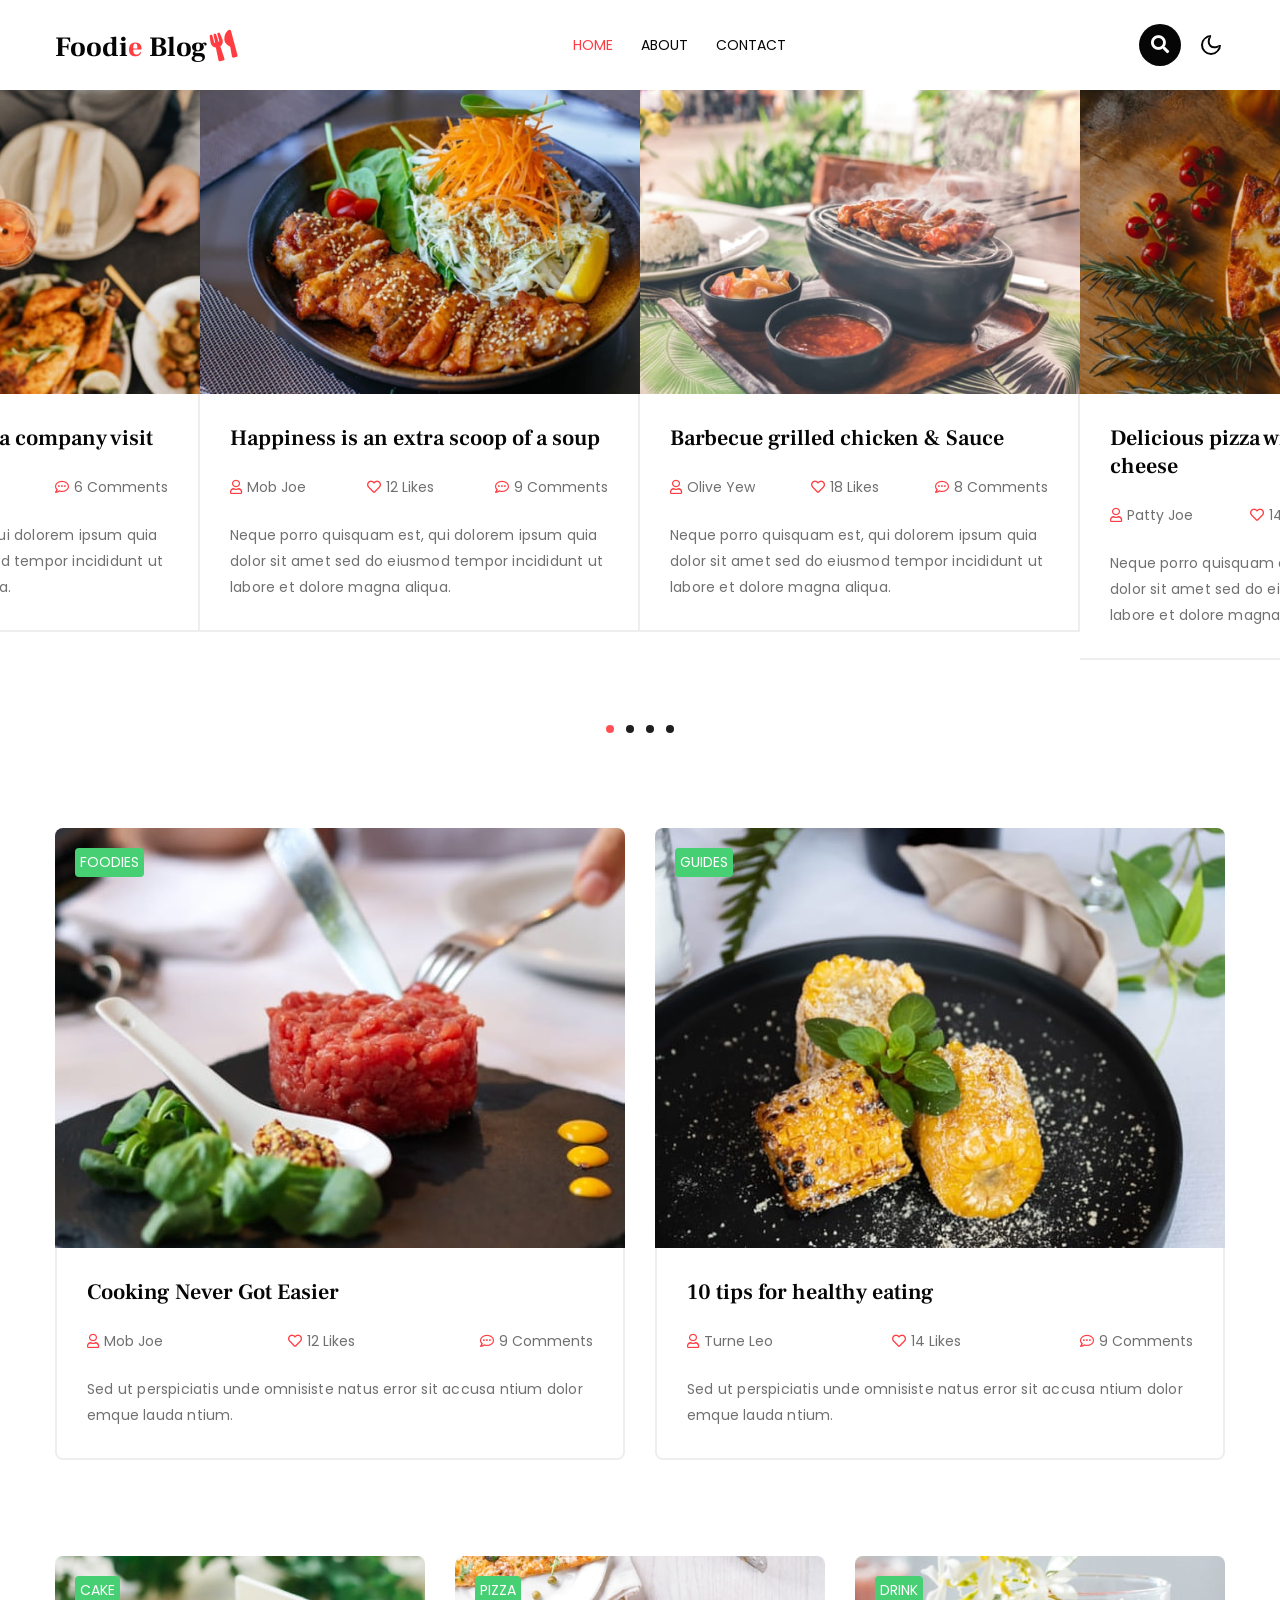
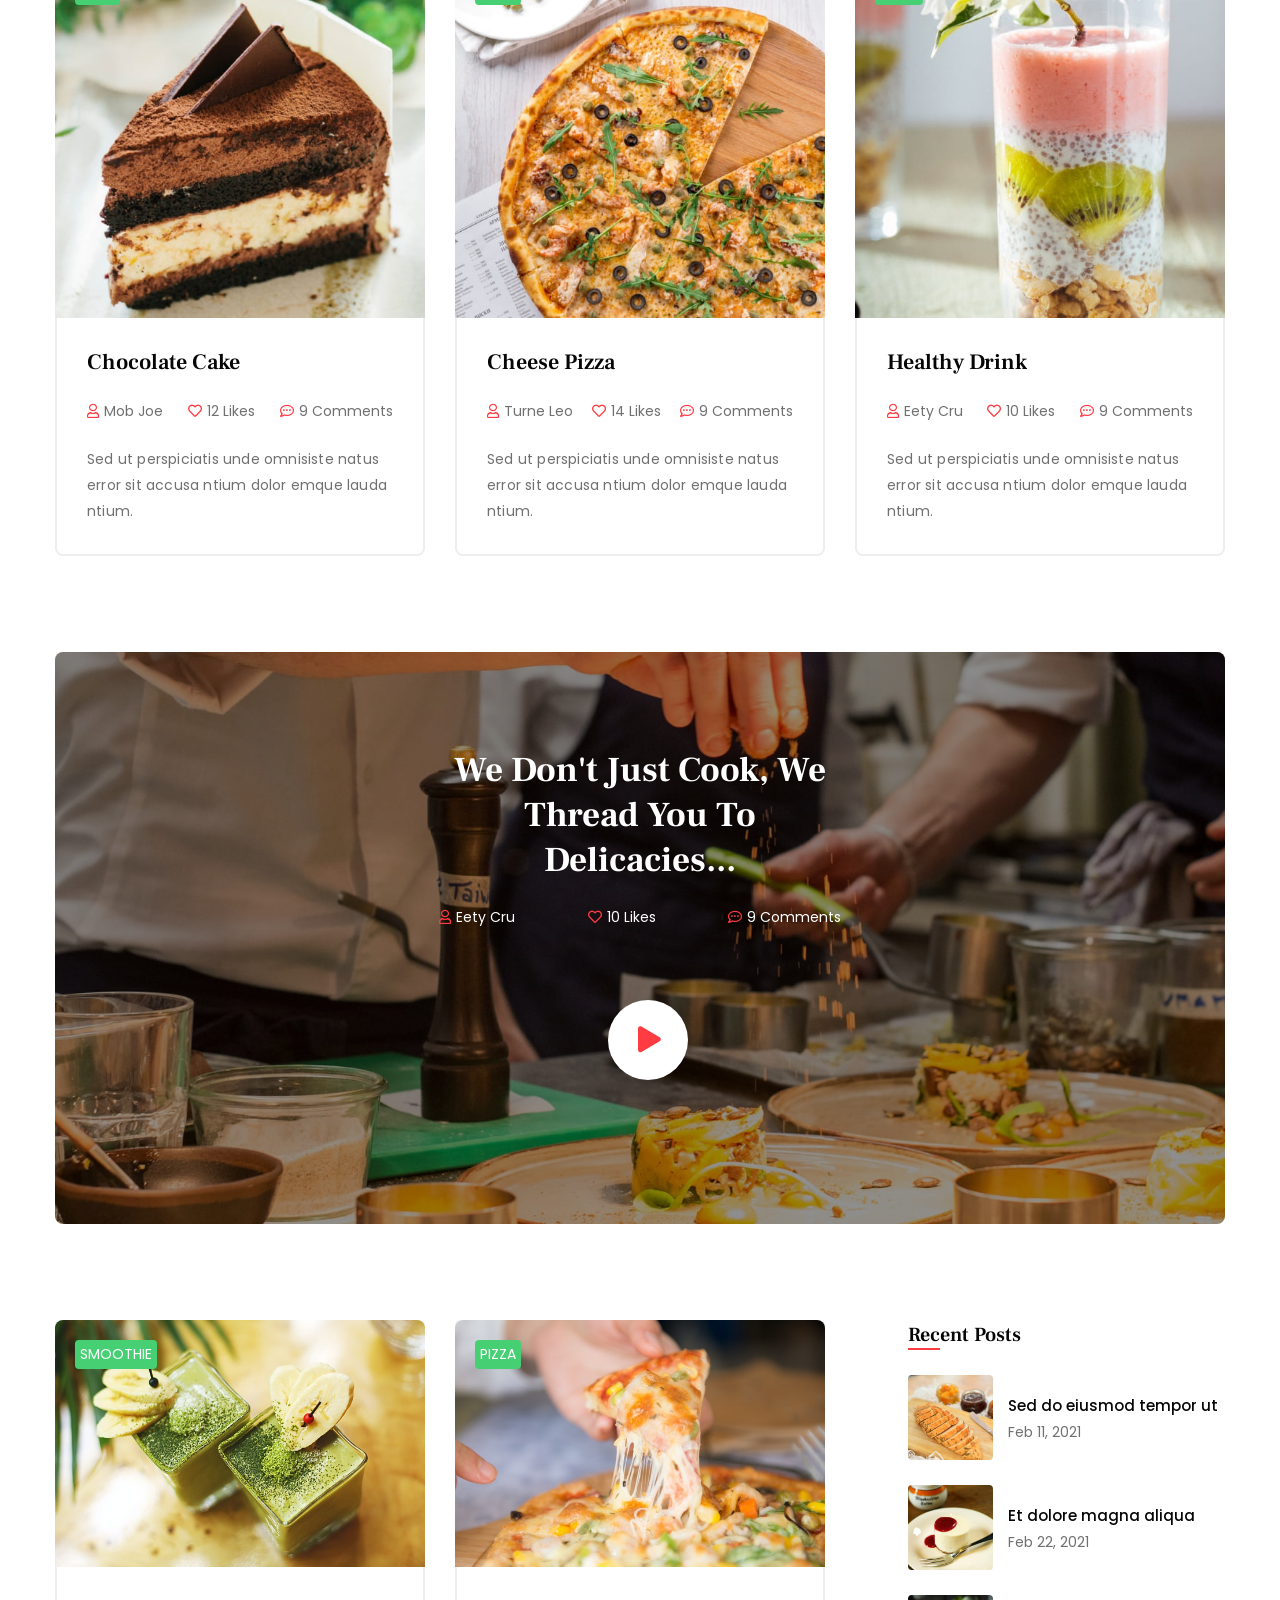
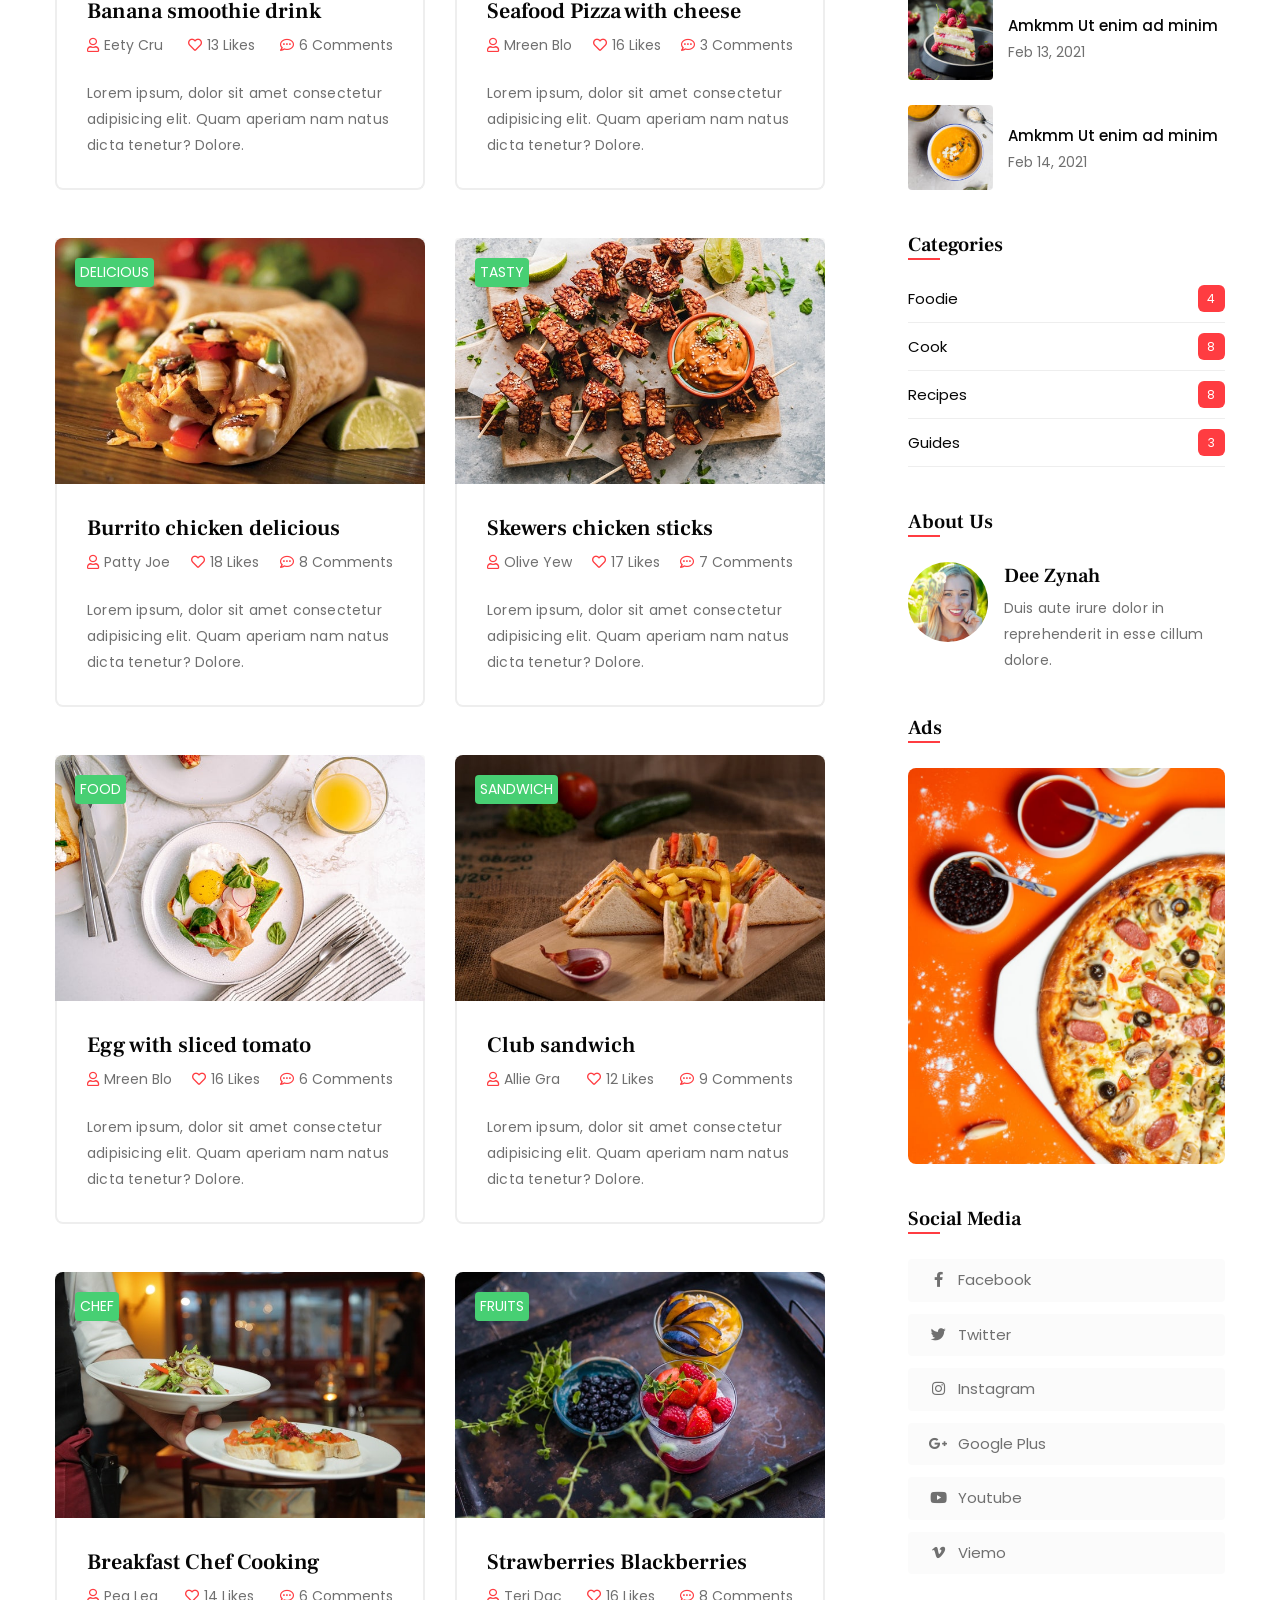
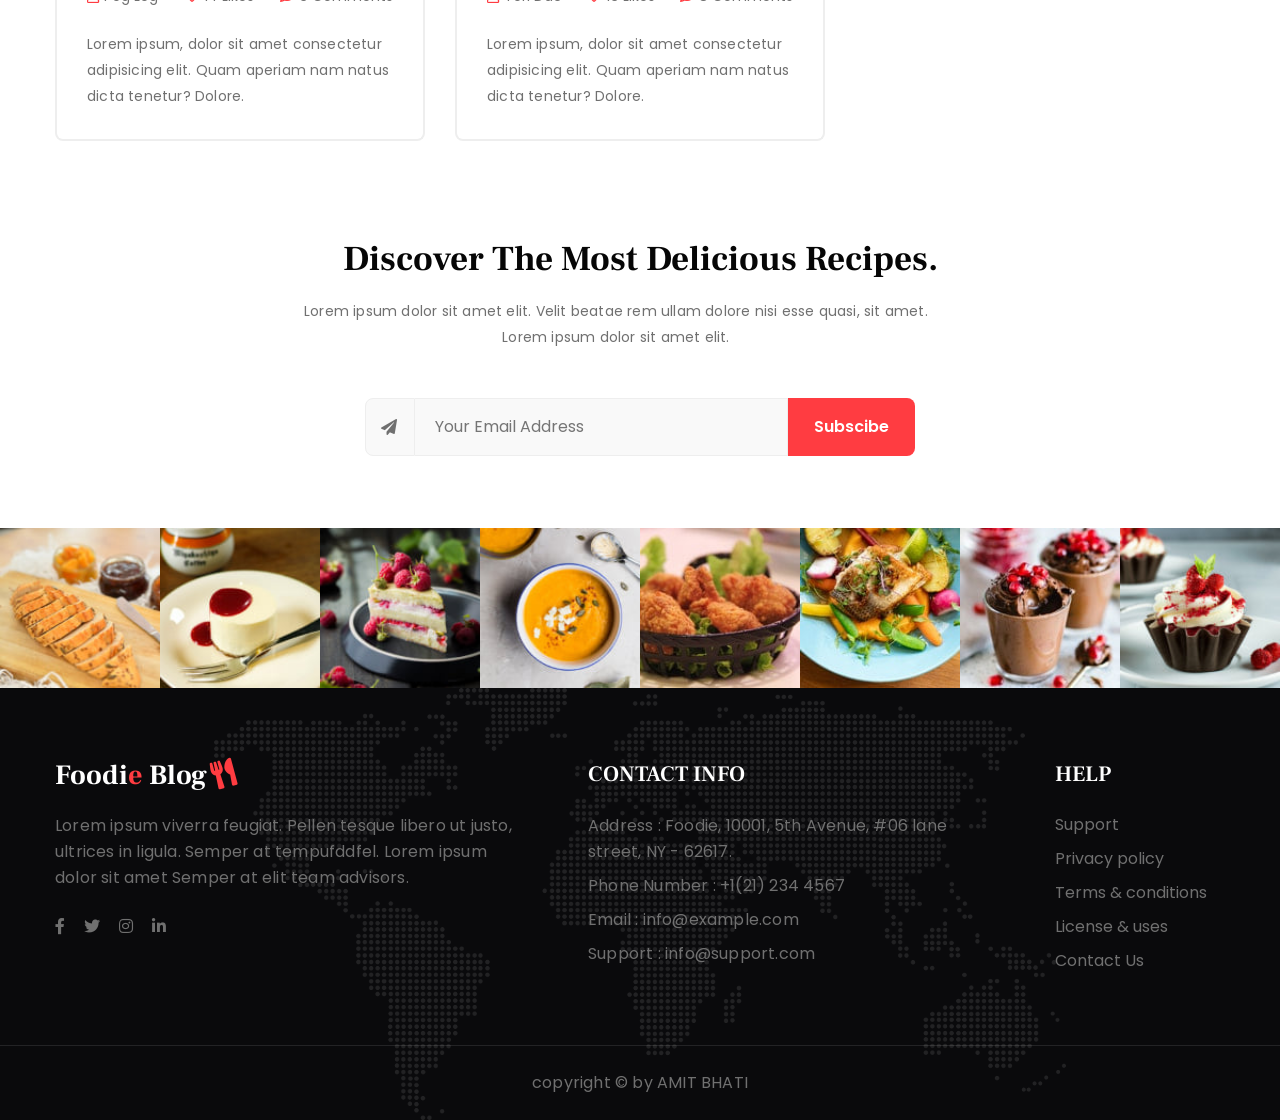
==== index.html @ cf4444a1 "mini" ====
<!doctype html>
<html lang="en">

<head>
   
    <meta charset="utf-8">
    <meta name="viewport" content="width=device-width, initial-scale=1, shrink-to-fit=no">
    <title>Foodie Blog - Blog Category Bootstrap Responsive Website Template - Home : W3Layouts</title>
   
    <link href="//fonts.googleapis.com/css2?family=Frank+Ruhl+Libre:wght@300;400;500;700;900&display=swap"
        rel="stylesheet">
    <link
        href="//fonts.googleapis.com/css2?family=Poppins:ital,wght@0,100;0,200;0,300;0,400;0,500;0,600;0,700;0,800;0,900;1,100;1,200;1,300;1,400;1,500;1,600;1,700;1,800;1,900&display=swap"
        rel="stylesheet">
  
    <link rel="stylesheet" href="assets/css/style-starter.css">
</head>

<body>
    <!--header-->
    <header id="site-header" class="fixed-top">
        <div class="container">
            <nav class="navbar navbar-expand-lg stroke">
                <h1>
                    <a class="navbar-brand" href="index.html">
                        Foodi<span>e</span> Blog<i class="fas fa-utensils"></i>
                    </a>
                </h1>
                <!-- if logo is image enable this   
    <a class="navbar-brand" href="#index.html">
        <img src="image-path" alt="Your logo" title="Your logo" style="height:35px;" />
    </a> -->
                <button class="navbar-toggler  collapsed bg-gradient" type="button" data-toggle="collapse"
                    data-target="#navbarTogglerDemo02" aria-controls="navbarTogglerDemo02" aria-expanded="false"
                    aria-label="Toggle navigation">
                    <span class="navbar-toggler-icon fa icon-expand fa-bars"></span>
                    <span class="navbar-toggler-icon fa icon-close fa-times"></span>
                </button>

                <div class="collapse navbar-collapse" id="navbarTogglerDemo02">
                    <ul class="navbar-nav mx-lg-auto">
                        <li class="nav-item active">
                            <a class="nav-link" href="index.html">Home <span class="sr-only">(current)</span></a>
                        </li>
                        <li class="nav-item">
                            <a class="nav-link" href="about.html">About</a>
                        </li>
                        <li class="nav-item">
                            <a class="nav-link" href="contact.html">Contact</a>
                        </li>
                    </ul>
                </div>
                <!-- search button -->
                <div class="search-right ml-lg-3">
                    <div class="search-container">
                        <form action="/search" method="get">
                            <input class="search expandright" id="searchright" type="search" name="q"
                                placeholder="Search">
                            <label class="button searchbutton" for="searchright"><i class="fas fa-search"></i></label>
                        </form>
                    </div>
                </div>
                <!-- //search button -->
                <!-- toggle switch for light and dark theme -->
                <div class="cont-ser-position">
                    <nav class="navigation">
                        <div class="theme-switch-wrapper">
                            <label class="theme-switch" for="checkbox">
                                <input type="checkbox" id="checkbox">
                                <div class="mode-container">
                                    <i class="gg-sun"></i>
                                    <i class="gg-moon"></i>
                                </div>
                            </label>
                        </div>
                    </nav>
                </div>
                <!-- //toggle switch for light and dark theme -->
            </nav>
        </div>
    </header>
    <!--//header-->

    <!-- banner blog section -->
    <section class="w3l-banner-blog py-5">
        <div class="w3l-main-blog py-4">
            <div class="owl-blog owl-carousel owl-theme">
                <div class="item">
                    <div class="news-img position-relative">
                        <a href="blog-single.html"><img src="assets/images/banner-blog1.jpg" class="img-fluid img-responsive"
                                alt="news image"></a>
                        <div class="title-wrap">
                            <h4 class="title"><a href="blog-single.html">Happiness is an extra scoop of a soup</a></h4>
                            <ul class="admin-list mt-2 mb-4">
                                <li><a href="#blog"><i class="far fa-user"></i>Mob Joe
                                    </a></li>
                                <li><a href="#blog"><i class="far fa-heart"></i>12 Likes</a></li>
                                <li><a href="#blog"><i class="far fa-comment-dots"></i>9 Comments</a>
                                </li>
                            </ul>
                            <p>Neque porro quisquam est, qui dolorem ipsum quia dolor sit amet sed do eiusmod tempor
                                incididunt ut labore et dolore magna aliqua.</p>
                        </div>
                    </div>
                </div>
                <div class="item">
                    <div class="news-img">
                        <a href="blog-single.html"><img src="assets/images/banner-blog2.jpg" class="img-fluid img-responsive"
                                alt="news image"></a>
                        <div class="title-wrap">
                            <h4 class="title"><a href="blog-single.html">Barbecue grilled chicken & Sauce</a></h4>
                            <ul class="admin-list mt-2 mb-4">
                                <li><a href="#blog"><i class="far fa-user"></i>Olive Yew
                                    </a></li>
                                <li><a href="#blog"><i class="far fa-heart"></i>18 Likes</a></li>
                                <li><a href="#blog"><i class="far fa-comment-dots"></i>8 Comments</a>
                                </li>
                            </ul>
                            <p>Neque porro quisquam est, qui dolorem ipsum quia dolor sit amet sed do eiusmod tempor
                                incididunt ut labore et dolore magna aliqua.</p>
                        </div>
                    </div>
                </div>
                <div class="item">
                    <div class="news-img">
                        <a href="blog-single.html"><img src="assets/images/banner-blog3.jpg" class="img-fluid img-responsive"
                                alt="news image"></a>
                        <div class="title-wrap">
                            <h4 class="title"><a href="blog-single.html">Delicious pizza with mozzarella cheese</a></h4>
                            <ul class="admin-list mt-2 mb-4">
                                <li><a href="#blog"><i class="far fa-user"></i>Patty Joe
                                    </a></li>
                                <li><a href="#blog"><i class="far fa-heart"></i>14 Likes</a></li>
                                <li><a href="#blog"><i class="far fa-comment-dots"></i>5 Comments</a>
                                </li>
                            </ul>
                            <p>Neque porro quisquam est, qui dolorem ipsum quia dolor sit amet sed do eiusmod tempor
                                incididunt ut labore et dolore magna aliqua.</p>
                        </div>
                    </div>
                </div>
                <div class="item">
                    <div class="news-img">
                        <a href="blog-single.html"><img src="assets/images/banner-blog6.jpg" class="img-fluid img-responsive"
                                alt="news image"></a>
                        <div class="title-wrap">
                            <h4 class="title"><a href="blog-single.html">How to make a quick and easy breakfast?</a></h4>
                            <ul class="admin-list mt-2 mb-4">
                                <li><a href="#blog"><i class="far fa-user"></i>Mreen Blo
                                    </a></li>
                                <li><a href="#blog"><i class="far fa-heart"></i>13 Likes</a></li>
                                <li><a href="#blog"><i class="far fa-comment-dots"></i>6 Comments</a>
                                </li>
                            </ul>
                            <p>Neque porro quisquam est, qui dolorem ipsum quia dolor sit amet sed do eiusmod tempor
                                incididunt ut labore et dolore magna aliqua.</p>
                        </div>
                    </div>
                </div>
                <div class="item">
                    <div class="news-img">
                        <a href="blog-single.html"><img src="assets/images/banner-blog5.jpg" class="img-fluid img-responsive"
                                alt="news image"></a>
                        <div class="title-wrap">
                            <h4 class="title"><a href="blog-single.html">Breakfast with Bun & White cream</a></h4>
                            <ul class="admin-list mt-2 mb-4">
                                <li><a href="#blog"><i class="far fa-user"></i>Allie Gra
                                    </a></li>
                                <li><a href="#blog"><i class="far fa-heart"></i>14 Likes</a></li>
                                <li><a href="#blog"><i class="far fa-comment-dots"></i>7 Comments</a>
                                </li>
                            </ul>
                            <p>Neque porro quisquam est, qui dolorem ipsum quia dolor sit amet sed do eiusmod tempor
                                incididunt ut labore et dolore magna aliqua.</p>
                        </div>
                    </div>
                </div>
                <div class="item">
                    <div class="news-img">
                        <a href="blog-single.html"><img src="assets/images/banner-blog8.jpg" class="img-fluid img-responsive"
                                alt="news image"></a>
                        <div class="title-wrap">
                            <h4 class="title"><a href="blog-single.html">12 must-eat breakfast egg sandwiches</a></h4>
                            <ul class="admin-list mt-2 mb-4">
                                <li><a href="#blog"><i class="far fa-user"></i>Peg Leg
                                    </a></li>
                                <li><a href="#blog"><i class="far fa-heart"></i>16 Likes</a></li>
                                <li><a href="#blog"><i class="far fa-comment-dots"></i>8 Comments</a>
                                </li>
                            </ul>
                            <p>Neque porro quisquam est, qui dolorem ipsum quia dolor sit amet sed do eiusmod tempor
                                incididunt ut labore et dolore magna aliqua.</p>
                        </div>
                    </div>
                </div>
                <div class="item">
                    <div class="news-img">
                        <a href="blog-single.html"><img src="assets/images/banner-blog4.jpg" class="img-fluid img-responsive"
                                alt="news image"></a>
                        <div class="title-wrap">
                            <h4 class="title"><a href="blog-single.html">The plate of rice & cooked meat</a></h4>
                            <ul class="admin-list mt-2 mb-4">
                                <li><a href="#blog"><i class="far fa-user"></i>Teri Dac
                                    </a></li>
                                <li><a href="#blog"><i class="far fa-heart"></i>14 Likes</a></li>
                                <li><a href="#blog"><i class="far fa-comment-dots"></i>4 Comments</a>
                                </li>
                            </ul>
                            <p>Neque porro quisquam est, qui dolorem ipsum quia dolor sit amet sed do eiusmod tempor
                                incididunt ut labore et dolore magna aliqua.</p>
                        </div>
                    </div>
                </div>
                <div class="item">
                    <div class="news-img">
                        <a href="blog-single.html"><img src="assets/images/banner-blog7.jpg" class="img-fluid img-responsive"
                                alt="news image"></a>
                        <div class="title-wrap">
                            <h4 class="title"><a href="blog-single.html">Best foods to take for a company visit</a></h4>
                            <ul class="admin-list mt-2 mb-4">
                                <li><a href="#blog"><i class="far fa-user"></i>Aida Bue
                                    </a></li>
                                <li><a href="#blog"><i class="far fa-heart"></i>10 Likes</a></li>
                                <li><a href="#blog"><i class="far fa-comment-dots"></i>6 Comments</a>
                                </li>
                            </ul>
                            <p>Neque porro quisquam est, qui dolorem ipsum quia dolor sit amet sed do eiusmod tempor
                                incididunt ut labore et dolore magna aliqua.</p>
                        </div>
                    </div>
                </div>
            </div>
        </div>
    </section>
    <!-- //banner blog section -->

    <!-- 2 col section -->
    <section class="w3l-blog-sec py-5">
        <div class="container py-md-5 py-4">
            <div class="row justify-content-center">
                <div class="col-md-6">
                    <div class="blog-info">
                        <div class="position-relative">
                            <a href="#blog">
                                <img class="img-fluid" src="assets/images/banner-b1.jpg" alt="blog-image">
                            </a>
                            <a href="blog-single.html" class="category-style">Foodies</a>
                        </div>
                        <div class="title-wrap title-wrap-2">
                            <h4 class="title"><a href="#blog">Cooking Never Got Easier</a></h4>
                            <ul class="admin-list mt-2 mb-4">
                                <li><a href="#blog"><i class="far fa-user"></i>Mob Joe
                                    </a></li>
                                <li><a href="#blog"><i class="far fa-heart"></i>12 Likes</a></li>
                                <li><a href="#blog"><i class="far fa-comment-dots"></i>9 Comments</a>
                                </li>
                            </ul>
                            <p>Sed ut perspiciatis unde omnisiste natus error sit accusa ntium dolor emque
                                lauda ntium.</p>
                        </div>
                    </div>
                </div>
                <div class="col-md-6 mt-md-0 mt-4">
                    <div class="blog-info">
                        <div class="position-relative">
                            <a href="#blog">
                                <img class="img-fluid" src="assets/images/banner-b2.jpg" alt="blog-image">
                            </a>
                            <a href="blog-single.html" class="category-style">Guides</a>
                        </div>
                        <div class="title-wrap title-wrap-2">
                            <h4 class="title"><a href="#blog">10 tips for healthy eating</a></h4>
                            <ul class="admin-list mt-2 mb-4">
                                <li><a href="#blog"><i class="far fa-user"></i>Turne Leo
                                    </a></li>
                                <li><a href="#blog"><i class="far fa-heart"></i>14 Likes</a></li>
                                <li><a href="#blog"><i class="far fa-comment-dots"></i>9 Comments</a>
                                </li>
                            </ul>
                            <p>Sed ut perspiciatis unde omnisiste natus error sit accusa ntium dolor emque
                                lauda ntium.</p>
                        </div>
                    </div>
                </div>
            </div>
        </div>
    </section>
    <!-- //2 col section -->

    <!-- 3 col section -->
    <section class="w3l-blog-sec">
        <div class="container">
            <div class="row justify-content-center">
                <div class="col-xl-4 col-md-6">
                    <div class="blog-info">
                        <div class="position-relative">
                            <a href="#blog">
                                <img class="img-fluid" src="assets/images/banner-bo1.jpg" alt="blog-image">
                            </a>
                            <a href="blog-single.html" class="category-style">Cake</a>
                        </div>
                        <div class="title-wrap title-wrap-2">
                            <h4 class="title"><a href="#blog">Chocolate Cake</a></h4>
                            <ul class="admin-list mt-2 mb-4">
                                <li><a href="#blog"><i class="far fa-user"></i>Mob Joe
                                    </a></li>
                                <li><a href="#blog"><i class="far fa-heart"></i>12 Likes</a></li>
                                <li><a href="#blog"><i class="far fa-comment-dots"></i>9 Comments</a>
                                </li>
                            </ul>
                            <p>Sed ut perspiciatis unde omnisiste natus error sit accusa ntium dolor emque
                                lauda ntium.</p>
                        </div>
                    </div>
                </div>
                <div class="col-xl-4 col-md-6 mt-md-0 mt-4">
                    <div class="blog-info">
                        <div class="position-relative">
                            <a href="#blog">
                                <img class="img-fluid" src="assets/images/banner-bo2.jpg" alt="blog-image">
                            </a>
                            <a href="blog-single.html" class="category-style">Pizza</a>
                        </div>
                        <div class="title-wrap title-wrap-2">
                            <h4 class="title"><a href="#blog">Cheese Pizza</a></h4>
                            <ul class="admin-list mt-2 mb-4">
                                <li><a href="#blog"><i class="far fa-user"></i>Turne Leo
                                    </a></li>
                                <li><a href="#blog"><i class="far fa-heart"></i>14 Likes</a></li>
                                <li><a href="#blog"><i class="far fa-comment-dots"></i>9 Comments</a>
                                </li>
                            </ul>
                            <p>Sed ut perspiciatis unde omnisiste natus error sit accusa ntium dolor emque
                                lauda ntium.</p>
                        </div>
                    </div>
                </div>
                <div class="col-xl-4 col-md-6 mt-xl-0 mt-lg-5 mt-4">
                    <div class="blog-info">
                        <div class="position-relative">
                            <a href="#blog">
                                <img class="img-fluid" src="assets/images/banner-bo3.jpg" alt="blog-image">
                            </a>
                            <a href="blog-single.html" class="category-style">Drink</a>
                        </div>
                        <div class="title-wrap title-wrap-2">
                            <h4 class="title"><a href="#blog">Healthy Drink</a> </h4>
                            <ul class="admin-list mt-2 mb-4">
                                <li><a href="#blog"><i class="far fa-user"></i>Eety Cru
                                    </a></li>
                                <li><a href="#blog"><i class="far fa-heart"></i>10 Likes</a></li>
                                <li><a href="#blog"><i class="far fa-comment-dots"></i>9 Comments</a>
                                </li>
                            </ul>
                            <p>Sed ut perspiciatis unde omnisiste natus error sit accusa ntium dolor emque
                                lauda ntium.</p>
                        </div>
                    </div>
                </div>
            </div>
        </div>
    </section>
    <!-- //3 col section -->

    <!-- bg with video icon -->
    <section class="w3l-covers-14 pt-5">
        <div class="container pt-md-5 pt-4">
            <div class="blog-play-w3 text-center py-5">
                <div class="mx-auto py-5 px-4" style="max-width:450px;">
                    <h3 class="title-style text-white">We don't just cook, we thread you to delicacies...</h3>
                    <ul class="admin-list mt-4 mb-4">
                        <li><a href="#blog" class="text-white"><i class="far fa-user"></i>Eety Cru
                            </a></li>
                        <li><a href="#blog" class="text-white"><i class="far fa-heart"></i>10 Likes</a></li>
                        <li><a href="#blog" class="text-white"><i class="far fa-comment-dots"></i>9
                                Comments</a>
                        </li>
                    </ul>
                    <div class="video-section mt-5 pt-4 pb-5">
                        <!--//video-->
                        <a href="#small-dialog" class="popup-with-zoom-anim play-view text-center pl-3">
                            <span class="video-play-icon">
                                <span class="fas fa-play"></span>
                            </span>
                        </a>
                        <!-- dialog itself, mfp-hide class is required to make dialog hidden -->
                        <div id="small-dialog" class="zoom-anim-dialog mfp-hide">
                            <iframe src="https://player.vimeo.com/video/192089758" frameborder="0"
                                allow="autoplay; fullscreen" allowfullscreen></iframe>
                        </div>
                        <!--//video-->
                    </div>
                </div>
            </div>
        </div>
    </section>
    <!-- //bg with video icon -->

    <!-- blog page -->
    <section class="w3l-text-11 py-5">
        <div class="container py-md-5 py-4">
            <div class="row">
                <div class="col-lg-8 text11-content">
                    <div class="row">
                        <div class="col-sm-6 card">
                            <div class="card-header p-0 position-relative border-0">
                                <a href="#blog">
                                    <img class="card-img-bottom d-block radius-image" src="assets/images/blog1.jpg"
                                        alt="Card image cap">
                                </a>
                                <a href="blog-single.html" class="category-style">Smoothie</a>
                            </div>
                            <div class="title-wrap title-wrap-2">
                                <h4 class="title"><a href="#blog">Banana smoothie drink</a></h4>
                                <ul class="admin-list mt-2 mb-4">
                                    <li><a href="#blog"><i class="far fa-user"></i>Eety Cru
                                        </a></li>
                                    <li><a href="#blog"><i class="far fa-heart"></i>13 Likes</a></li>
                                    <li><a href="#blog"><i class="far fa-comment-dots"></i>6 Comments</a>
                                    </li>
                                </ul>
                                <p>Lorem ipsum, dolor sit amet consectetur adipisicing elit. Quam aperiam nam natus
                                    dicta tenetur? Dolore.
                                </p>
                            </div>
                        </div>
                        <div class="col-sm-6 card mt-sm-0 mt-4">
                            <div class="card-header p-0 position-relative border-0">
                                <a href="#blog">
                                    <img class="card-img-bottom d-block radius-image" src="assets/images/blog2.jpg"
                                        alt="Card image cap">
                                </a>
                                <a href="blog-single.html" class="category-style">Pizza</a>
                            </div>
                            <div class="title-wrap title-wrap-2">
                                <h4 class="title"><a href="#blog">Seafood Pizza with cheese</a></h4>
                                <ul class="admin-list mt-2 mb-4">
                                    <li><a href="#blog"><i class="far fa-user"></i>Mreen Blo
                                        </a></li>
                                    <li><a href="#blog"><i class="far fa-heart"></i>16 Likes</a></li>
                                    <li><a href="#blog"><i class="far fa-comment-dots"></i>3 Comments</a>
                                    </li>
                                </ul>
                                <p>Lorem ipsum, dolor sit amet consectetur adipisicing elit. Quam aperiam nam natus
                                    dicta tenetur? Dolore.
                                </p>
                            </div>
                        </div>
                        <div class="col-sm-6 card mt-lg-5 mt-4">
                            <div class="card-header p-0 position-relative border-0">
                                <a href="#blog">
                                    <img class="card-img-bottom d-block radius-image" src="assets/images/blog3.jpg"
                                        alt="Card image cap">
                                </a>
                                <a href="blog-single.html" class="category-style">Delicious</a>
                            </div>
                            <div class="title-wrap title-wrap-2">
                                <h4 class="title"><a href="#blog">Burrito chicken delicious </a></h4>
                                <ul class="admin-list mt-2 mb-4">
                                    <li><a href="#blog"><i class="far fa-user"></i>Patty Joe
                                        </a></li>
                                    <li><a href="#blog"><i class="far fa-heart"></i>18 Likes</a></li>
                                    <li><a href="#blog"><i class="far fa-comment-dots"></i>8 Comments</a>
                                    </li>
                                </ul>
                                <p>Lorem ipsum, dolor sit amet consectetur adipisicing elit. Quam aperiam nam natus
                                    dicta tenetur? Dolore.
                                </p>
                            </div>
                        </div>
                        <div class="col-sm-6 card mt-lg-5 mt-4">
                            <div class="card-header p-0 position-relative border-0">
                                <a href="#blog">
                                    <img class="card-img-bottom d-block radius-image" src="assets/images/blog4.jpg"
                                        alt="Card image cap">
                                </a>
                                <a href="blog-single.html" class="category-style">Tasty</a>
                            </div>
                            <div class="title-wrap title-wrap-2">
                                <h4 class="title"><a href="#blog">Skewers chicken sticks</a></h4>
                                <ul class="admin-list mt-2 mb-4">
                                    <li><a href="#blog"><i class="far fa-user"></i>Olive Yew
                                        </a></li>
                                    <li><a href="#blog"><i class="far fa-heart"></i>17 Likes</a></li>
                                    <li><a href="#blog"><i class="far fa-comment-dots"></i>7 Comments</a>
                                    </li>
                                </ul>
                                <p>Lorem ipsum, dolor sit amet consectetur adipisicing elit. Quam aperiam nam natus
                                    dicta tenetur? Dolore.
                                </p>
                            </div>
                        </div>
                        <div class="col-sm-6 card mt-lg-5 mt-4">
                            <div class="card-header p-0 position-relative border-0">
                                <a href="#blog">
                                    <img class="card-img-bottom d-block radius-image" src="assets/images/blog5.jpg"
                                        alt="Card image cap">
                                </a>
                                <a href="blog-single.html" class="category-style">Food</a>
                            </div>
                            <div class="title-wrap title-wrap-2">
                                <h4 class="title"><a href="#blog">Egg with sliced tomato</a></h4>
                                <ul class="admin-list mt-2 mb-4">
                                    <li><a href="#blog"><i class="far fa-user"></i>Mreen Blo
                                        </a></li>
                                    <li><a href="#blog"><i class="far fa-heart"></i>16 Likes</a></li>
                                    <li><a href="#blog"><i class="far fa-comment-dots"></i>6 Comments</a>
                                    </li>
                                </ul>
                                <p>Lorem ipsum, dolor sit amet consectetur adipisicing elit. Quam aperiam nam natus
                                    dicta tenetur? Dolore.
                                </p>
                            </div>
                        </div>
                        <div class="col-sm-6 card mt-lg-5 mt-4">
                            <div class="card-header p-0 position-relative border-0">
                                <a href="#blog">
                                    <img class="card-img-bottom d-block radius-image" src="assets/images/blog6.jpg"
                                        alt="Card image cap">
                                </a>
                                <a href="blog-single.html" class="category-style">Sandwich</a>
                            </div>
                            <div class="title-wrap title-wrap-2">
                                <h4 class="title"><a href="#blog">Club sandwich </a></h4>
                                <ul class="admin-list mt-2 mb-4">
                                    <li><a href="#blog"><i class="far fa-user"></i>Allie Gra
                                        </a></li>
                                    <li><a href="#blog"><i class="far fa-heart"></i>12 Likes</a></li>
                                    <li><a href="#blog"><i class="far fa-comment-dots"></i>9 Comments</a>
                                    </li>
                                </ul>
                                <p>Lorem ipsum, dolor sit amet consectetur adipisicing elit. Quam aperiam nam natus
                                    dicta tenetur? Dolore.
                                </p>
                            </div>
                        </div>
                        <div class="col-sm-6 card mt-lg-5 mt-4">
                            <div class="card-header p-0 position-relative border-0">
                                <a href="#blog">
                                    <img class="card-img-bottom d-block radius-image" src="assets/images/blog7.jpg"
                                        alt="Card image cap">
                                </a>
                                <a href="blog-single.html" class="category-style">Chef</a>
                            </div>
                            <div class="title-wrap title-wrap-2">
                                <h4 class="title"><a href="#blog">Breakfast Chef Cooking</a></h4>
                                <ul class="admin-list mt-2 mb-4">
                                    <li><a href="#blog"><i class="far fa-user"></i>Peg Leg
                                        </a></li>
                                    <li><a href="#blog"><i class="far fa-heart"></i>14 Likes</a></li>
                                    <li><a href="#blog"><i class="far fa-comment-dots"></i>6 Comments</a>
                                    </li>
                                </ul>
                                <p>Lorem ipsum, dolor sit amet consectetur adipisicing elit. Quam aperiam nam natus
                                    dicta tenetur? Dolore.
                                </p>
                            </div>
                        </div>
                        <div class="col-sm-6 card mt-lg-5 mt-4">
                            <div class="card-header p-0 position-relative border-0">
                                <a href="#blog">
                                    <img class="card-img-bottom d-block radius-image" src="assets/images/blog8.jpg"
                                        alt="Card image cap">
                                </a>
                                <a href="blog-single.html" class="category-style">Fruits</a>
                            </div>
                            <div class="title-wrap title-wrap-2">
                                <h4 class="title"><a href="#blog">Strawberries Blackberries</a></h4>
                                <ul class="admin-list mt-2 mb-4">
                                    <li><a href="#blog"><i class="far fa-user"></i>Teri Dac
                                        </a></li>
                                    <li><a href="#blog"><i class="far fa-heart"></i>16 Likes</a></li>
                                    <li><a href="#blog"><i class="far fa-comment-dots"></i>8 Comments</a>
                                    </li>
                                </ul>
                                <p>Lorem ipsum, dolor sit amet consectetur adipisicing elit. Quam aperiam nam natus
                                    dicta tenetur? Dolore.
                                </p>
                            </div>
                        </div>
                    </div>
                </div>
                <div class="sidebar-side col-lg-4 pl-lg-5 mt-lg-0 mt-5">
                    <aside class="sidebar">
                        <!-- Popular Post Widget-->
                        <div class="sidebar-widget popular-posts">
                            <div class="sidebar-title">
                                <h4>Recent Posts</h4>
                            </div>
                            <article class="post">
                                <img src="assets/images/blog-s1.jpg" alt="">
                                <div class="text">
                                    <a href="#blog">Sed do eiusmod tempor ut </a>
                                    <div class="post-info">Feb 11, 2021</div>
                                </div>
                            </article>

                            <article class="post">
                                <img src="assets/images/blog-s2.jpg" alt="">
                                <div class="text">
                                    <a href="#blog">Et dolore magna aliqua </a>
                                    <div class="post-info">Feb 22, 2021</div>
                                </div>

                            </article>

                            <article class="post">
                                <img src="assets/images/blog-s3.jpg" alt="">
                                <div class="text"><a href="#blog">Amkmm Ut enim ad minim</a>
                                    <div class="post-info">Feb 13, 2021</div>
                                </div>
                            </article>

                            <article class="post">
                                <img src="assets/images/blog-s4.jpg" alt="">
                                <div class="text"><a href="#blog">Amkmm Ut enim ad minim</a>
                                    <div class="post-info">Feb 14, 2021</div>
                                </div>
                            </article>
                        </div>

                        <!-- Category Widget -->
                        <div class="sidebar-widget sidebar-blog-category">
                            <div class="sidebar-title">
                                <h4>Categories</h4>
                            </div>
                            <ul class="blog-cat">
                                <li><a href="#link">Foodie
                                        <label>4</label></a></li>
                                <li><a href="#link">Cook
                                        <label>8</label></a></li>
                                <li><a href="#link"> Recipes
                                        <label>8</label></a></li>
                                <li><a href="#link"> Guides
                                        <label>3</label></a></li>
                            </ul>
                        </div>

                        <!-- about Widget -->
                        <div class="sidebar-widget about-widget">
                            <div class="sidebar-title">
                                <h4>About Us</h4>
                            </div>
                            <div class="d-flex">
                                <div class="img-about-w3 mr-3">
                                    <img src="assets/images/testi1.jpg" alt="" class="img-fluid" />
                                </div>
                                <div class="right-ab-block">
                                    <h3>Dee Zynah</h3>
                                    <p>Duis aute irure dolor in reprehenderit in esse cillum dolore.</p>
                                </div>
                            </div>
                        </div>

                        <!-- ads Widget -->
                        <div class="sidebar-widget">
                            <div class="sidebar-title">
                                <h4>Ads</h4>
                            </div>
                            <div class="ads-img-ab">
                                <a href="#blog"><img src="assets/images/ads.jpg" class="img-fluid" alt="" /></a>
                            </div>
                        </div>
                        <!-- social media Widget-->
                        <div class="sidebar-widget social-style">
                            <div class="sidebar-title">
                                <h4>Social Media</h4>
                            </div>
                            <a href="#facebook"><i class="fab fa-facebook-f"></i>Facebook</a>
                            <a href="#twitter"><i class="fab fa-twitter"></i>Twitter</a>
                            <a href="#instagram"><i class="fab fa-instagram"></i>Instagram</a>
                            <a href="#googleplus"><i class="fab fa-google-plus-g"></i>Google Plus</a>
                            <a href="#youtube"><i class="fab fa-youtube"></i>Youtube</a>
                            <a href="#viemo"><i class="fab fa-vimeo-v"></i>Viemo</a>
                        </div>

                    </aside>
                </div>
            </div>
        </div>
    </section>
    <!-- //blog page -->

    <!-- subscribe section -->
    <section class="w3l-project pb-5" id="subscribe">
        <div class="container pb-4">
            <div class="bottom-info">
                <div class="header-section text-center">
                    <h3 class="title-style">Discover the most delicious recipes.</h3>
                    <p class="mt-3 pr-lg-5">Lorem ipsum dolor sit amet elit. Velit beatae
                        rem ullam dolore nisi esse quasi, sit amet. Lorem ipsum dolor sit
                        amet elit.</p>
                </div>
                <form action="#" class="subscribe mt-5" method="post">
                    <div class="input-group-text"><i class="fas fa-paper-plane"></i></div>
                    <input type="email" name="email" placeholder="Your Email Address" required="">
                    <button class="btn btn-style">Subscibe</button>
                </form>
            </div>
        </div>
    </section>
    <!-- //subscribe section -->

    <!-- instagram-feeds -->
    <div class="projects" id="special">
        <div class="projects-grids">
            <div class="istagram-feeds">
                <div class="projects-w3l-grid-info">
                    <a href="blog-single.html"><img src="assets/images/blog-s1.jpg" class="img-fluid" alt="" />
                        <div class="content-overlay"></div>
                        <div class="content-details fadeIn-top">
                            <span class="fab fa-instagram"></span>
                        </div>
                    </a>
                </div>
                <div class="projects-w3l-grid-info">
                    <a href="blog-single.html"><img src="assets/images/blog-s2.jpg" class="img-fluid" alt="" />
                        <div class="content-overlay"></div>
                        <div class="content-details fadeIn-top">
                            <span class="fab fa-instagram"></span>
                        </div>
                    </a>
                </div>
                <div class="projects-w3l-grid-info">
                    <a href="blog-single.html"><img src="assets/images/blog-s3.jpg" class="img-fluid" alt="" />
                        <div class="content-overlay"></div>
                        <div class="content-details fadeIn-top">
                            <span class="fab fa-instagram"></span>
                        </div>
                    </a>
                </div>
                <div class="projects-w3l-grid-info">
                    <a href="blog-single.html"><img src="assets/images/blog-s4.jpg" class="img-fluid" alt="" />
                        <div class="content-overlay"></div>
                        <div class="content-details fadeIn-top">
                            <span class="fab fa-instagram"></span>
                        </div>
                    </a>
                </div>
                <div class="projects-w3l-grid-info">
                    <a href="blog-single.html"><img src="assets/images/blog-s5.jpg" class="img-fluid" alt="" />
                        <div class="content-overlay"></div>
                        <div class="content-details fadeIn-top">
                            <span class="fab fa-instagram"></span>
                        </div>
                    </a>
                </div>
                <div class="projects-w3l-grid-info">
                    <a href="blog-single.html"><img src="assets/images/blog-s6.jpg" class="img-fluid" alt="" />
                        <div class="content-overlay"></div>
                        <div class="content-details fadeIn-top">
                            <span class="fab fa-instagram"></span>
                        </div>
                    </a>
                </div>
                <div class="projects-w3l-grid-info">
                    <a href="blog-single.html"><img src="assets/images/blog-s8.jpg" class="img-fluid" alt="" />
                        <div class="content-overlay"></div>
                        <div class="content-details fadeIn-top">
                            <span class="fab fa-instagram"></span>
                        </div>
                    </a>
                </div>
                <div class="projects-w3l-grid-info">
                    <a href="blog-single.html"><img src="assets/images/blog-s7.jpg" class="img-fluid" alt="" />
                        <div class="content-overlay"></div>
                        <div class="content-details fadeIn-top">
                            <span class="fab fa-instagram"></span>
                        </div>
                    </a>
                </div>
            </div>
        </div>
    </div>
    <!-- //instagram-feeds -->

    <!-- footer -->
    <footer class="w3l-footer-29-main">
        <div class="footer-29 py-5">
            <div class="container py-sm-4">
                <div class="row footer-top-29">
                    <div class="col-lg-5 col-md-6 footer-list-29 footer-1">
                        <h2 class="mb-4">
                            <a class="footer-logo" href="index.html">
                                Foodi<span>e</span> Blog<i class="fas fa-utensils"></i>
                            </a>
                        </h2>
                        <p>Lorem ipsum viverra feugiat. Pellen tesque libero ut justo, ultrices in ligula. Semper at
                            tempufddfel. Lorem ipsum dolor sit amet Semper at elit team advisors.</p>
                        <div class="main-social-footer-29 mt-md-4 mt-3">
                            <a href="#facebook" class="facebook"><i class="fab fa-facebook-f"></i></a>
                            <a href="#twitter" class="twitter"><i class="fab fa-twitter"></i></a>
                            <a href="#instagram" class="instagram"><i class="fab fa-instagram"></i></a>
                            <a href="#linkedin" class="linkedin"><i class="fab fa-linkedin-in"></i></a>
                        </div>
                    </div>

                    <div class="col-xl-5 col-lg-4 col-md-6 footer-list-29 footer-1 px-xl-5 mt-md-0 mt-5">
                        <h6 class="footer-title-29">Contact Info </h6>
                        <p class="mb-2">Address : Foodie, 10001, 5th Avenue, #06 lane street, NY - 62617.
                        </p>
                        <p class="mb-2">Phone Number : <a href="tel:+1(21) 234 4567">+1(21) 234 4567</a></p>
                        <p class="mb-2">Email : <a href="mailto:info@example.com">info@example.com</a></p>
                        <p>Support : <a href="mailto:info@support.com">info@support.com</a></p>
                    </div>

                    <div class="col-xl-2 col-lg-3 col-md-6 col-sm-5 col-6 footer-list-29 footer-2 mt-lg-0 mt-5">
                        <ul>
                            <h6 class="footer-title-29">Help</h6>
                            <li><a href="#support">Support</a></li>
                            <li><a href="#privacy">Privacy policy</a></li>
                            <li><a href="#terms">Terms & conditions</a></li>
                            <li><a href="#license">License & uses</a></li>
                            <li><a href="contact.html">Contact Us</a></li>
                        </ul>
                    </div>
                </div>
            </div>
        </div>
        <!-- copyright -->
        <section class="w3l-copyright text-center">
            <div class="container">
                <p class="copy-footer-29">copyright &copy; by AMIT BHATI </p>
            </div>
        </section>
        <!-- //copyright -->
    </footer>
    <!-- //footer -->

    <!-- Js scripts -->
    <!-- move top -->
    <button onclick="topFunction()" id="movetop" title="Go to top">
        <span class="fas fa-level-up-alt" aria-hidden="true"></span>
    </button>
    <script>
        // When the user scrolls down 20px from the top of the document, show the button
        window.onscroll = function () {
            scrollFunction()
        };

        function scrollFunction() {
            if (document.body.scrollTop > 20 || document.documentElement.scrollTop > 20) {
                document.getElementById("movetop").style.display = "block";
            } else {
                document.getElementById("movetop").style.display = "none";
            }
        }

        // When the user clicks on the button, scroll to the top of the document
        function topFunction() {
            document.body.scrollTop = 0;
            document.documentElement.scrollTop = 0;
        }
    </script>
    <!-- //move top -->

    <!-- common jquery plugin -->
    <script src="assets/js/jquery-3.3.1.min.js"></script>
    <!-- //common jquery plugin -->

    <!-- banner slider -->
    <script src="assets/js/owl.carousel.js"></script>
    <script>
        $(document).ready(function () {
            $('.owl-blog').owlCarousel({
                stagePadding: 200,
                loop: true,
                nav: false,
                responsiveClass: true,
                autoplay: true,
                autoplayTimeout: 5000,
                autoplaySpeed: 1000,
                autoplayHoverPause: false,
                responsive: {
                    0: {
                        items: 1,
                        stagePadding: 40,
                        nav: false
                    },
                    480: {
                        items: 1,
                        stagePadding: 40,
                        nav: true
                    },
                    667: {
                        items: 2,
                        stagePadding: 50,
                        nav: true
                    },
                    1000: {
                        items: 2,
                        nav: true
                    }
                }
            })
        })
    </script>
    <!-- //banner slider -->

    <!-- magnific popup -->
    <script src="assets/js/jquery.magnific-popup.min.js"></script>
    <script>
        $(document).ready(function () {
            $('.popup-with-zoom-anim').magnificPopup({
                type: 'inline',

                fixedContentPos: false,
                fixedBgPos: true,

                overflowY: 'auto',

                closeBtnInside: true,
                preloader: false,

                midClick: true,
                removalDelay: 300,
                mainClass: 'my-mfp-zoom-in'
            });

            $('.popup-with-move-anim').magnificPopup({
                type: 'inline',

                fixedContentPos: false,
                fixedBgPos: true,

                overflowY: 'auto',

                closeBtnInside: true,
                preloader: false,

                midClick: true,
                removalDelay: 300,
                mainClass: 'my-mfp-slide-bottom'
            });
        });
    </script>
    <!-- //magnific popup -->

    <!-- theme switch js (light and dark)-->
    <script src="assets/js/theme-change.js"></script>
    <!-- //theme switch js (light and dark)-->

    <!-- MENU-JS -->
    <script>
        $(window).on("scroll", function () {
            var scroll = $(window).scrollTop();

            if (scroll >= 80) {
                $("#site-header").addClass("nav-fixed");
            } else {
                $("#site-header").removeClass("nav-fixed");
            }
        });

        //Main navigation Active Class Add Remove
        $(".navbar-toggler").on("click", function () {
            $("header").toggleClass("active");
        });
        $(document).on("ready", function () {
            if ($(window).width() > 991) {
                $("header").removeClass("active");
            }
            $(window).on("resize", function () {
                if ($(window).width() > 991) {
                    $("header").removeClass("active");
                }
            });
        });
    </script>
    <!-- //MENU-JS -->

    <!-- disable body scroll which navbar is in active -->
    <script>
        $(function () {
            $('.navbar-toggler').click(function () {
                $('body').toggleClass('noscroll');
            })
        });
    </script>
    <!-- //disable body scroll which navbar is in active -->

    <!-- bootstrap -->
    <script src="assets/js/bootstrap.min.js"></script>
    <!-- //bootstrap -->
    <!-- //Js scripts -->
</body>

</html>
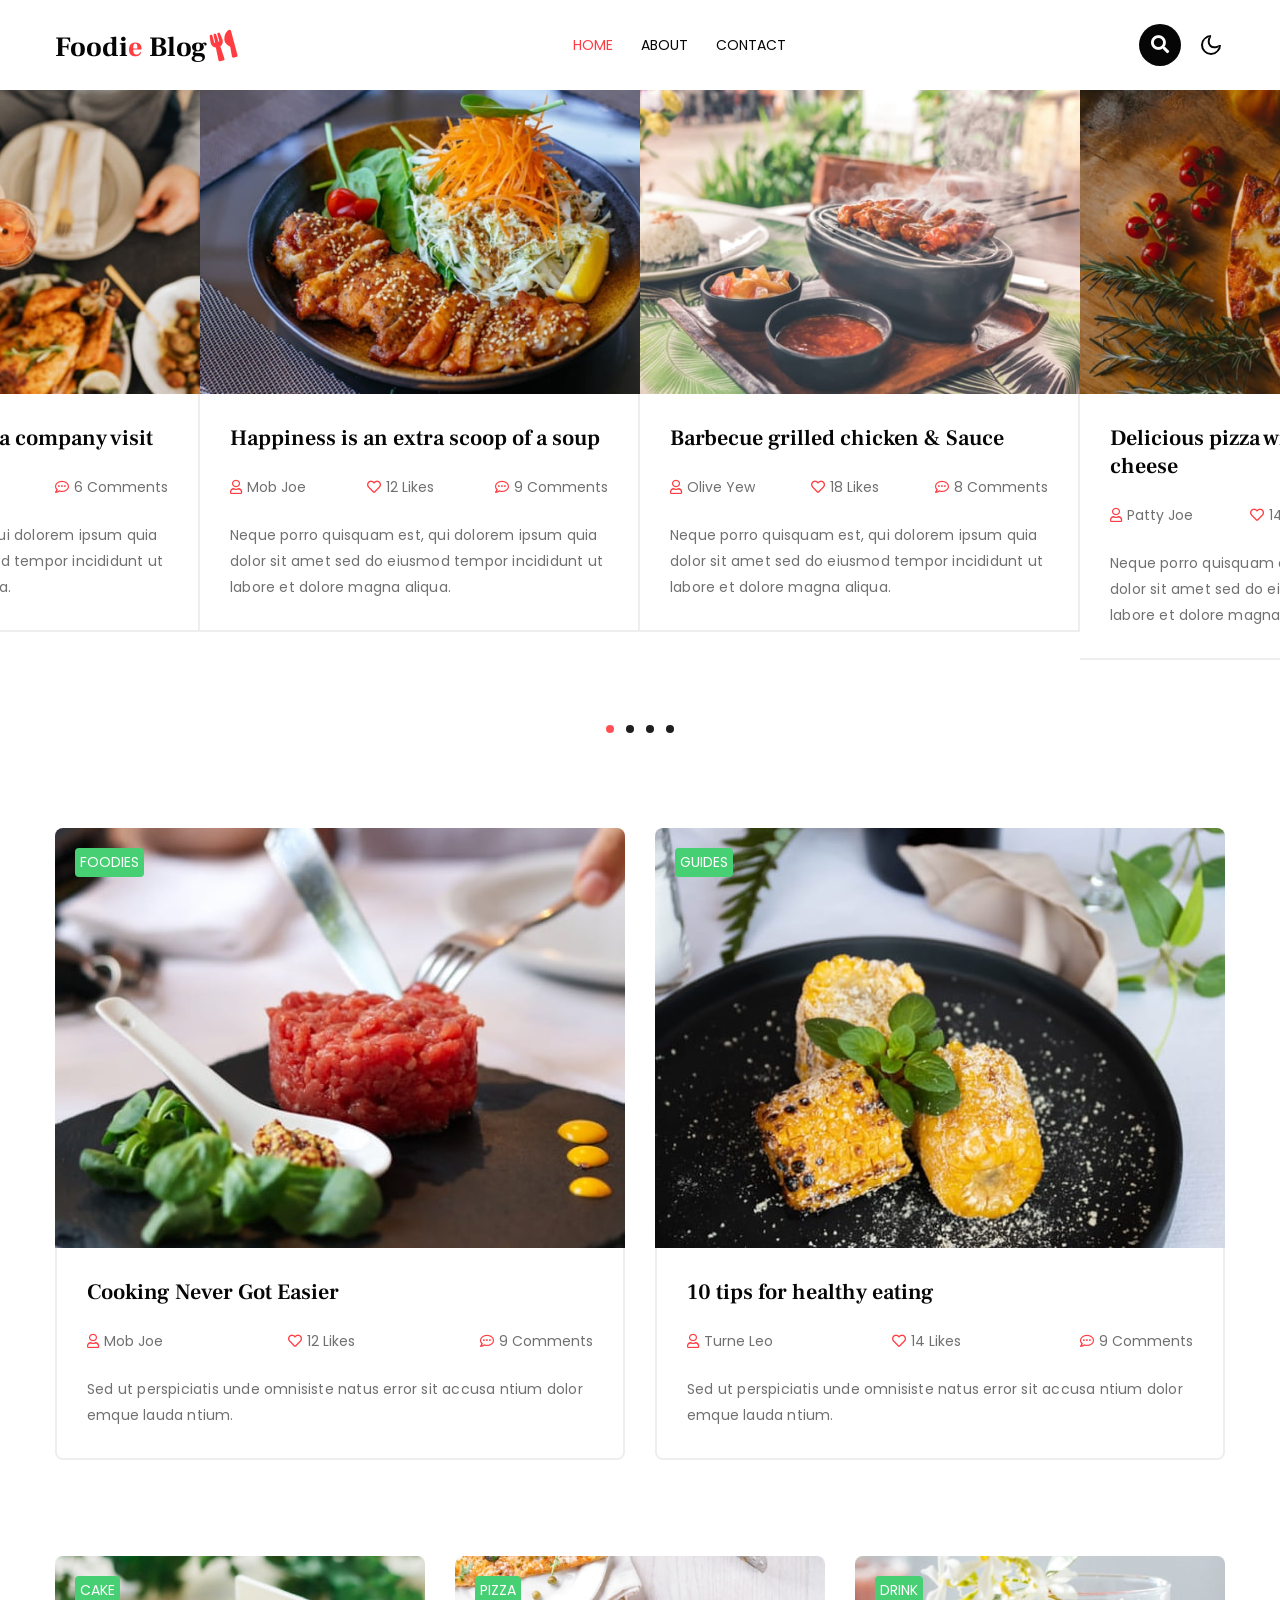
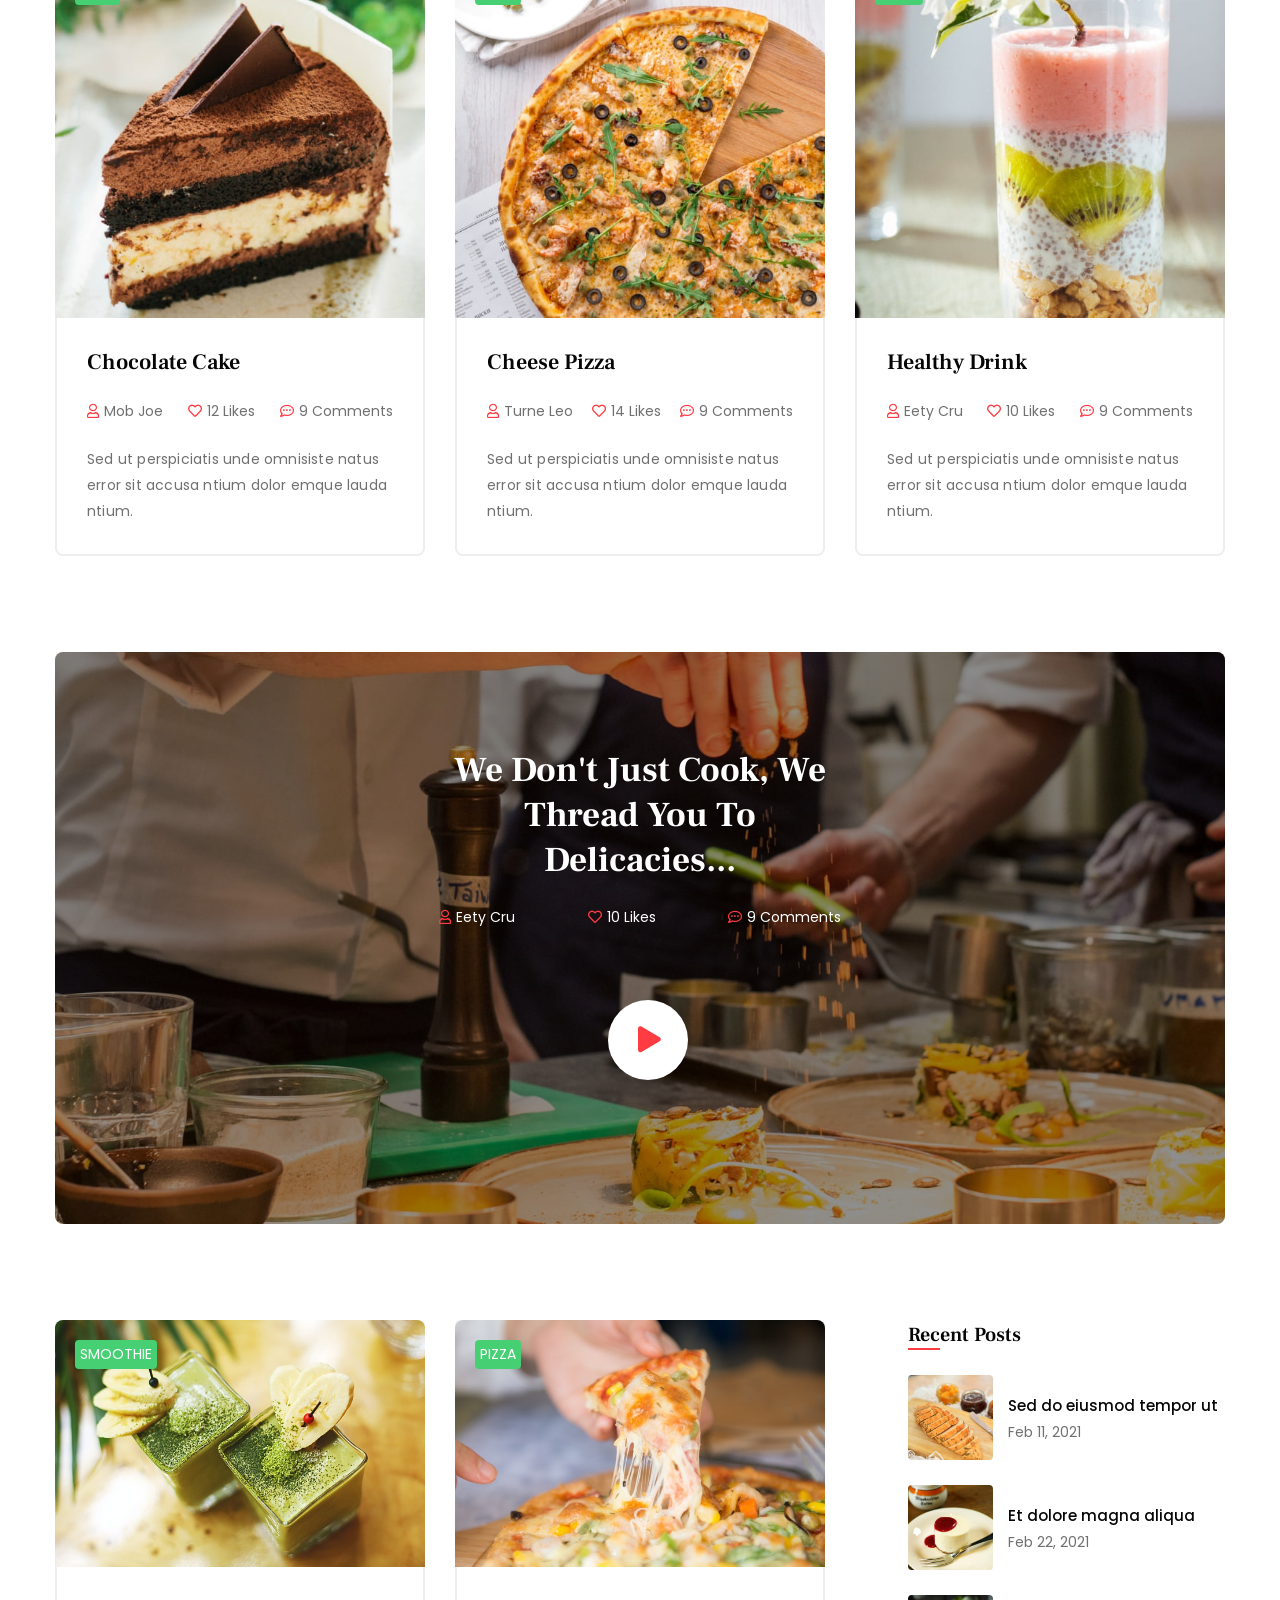
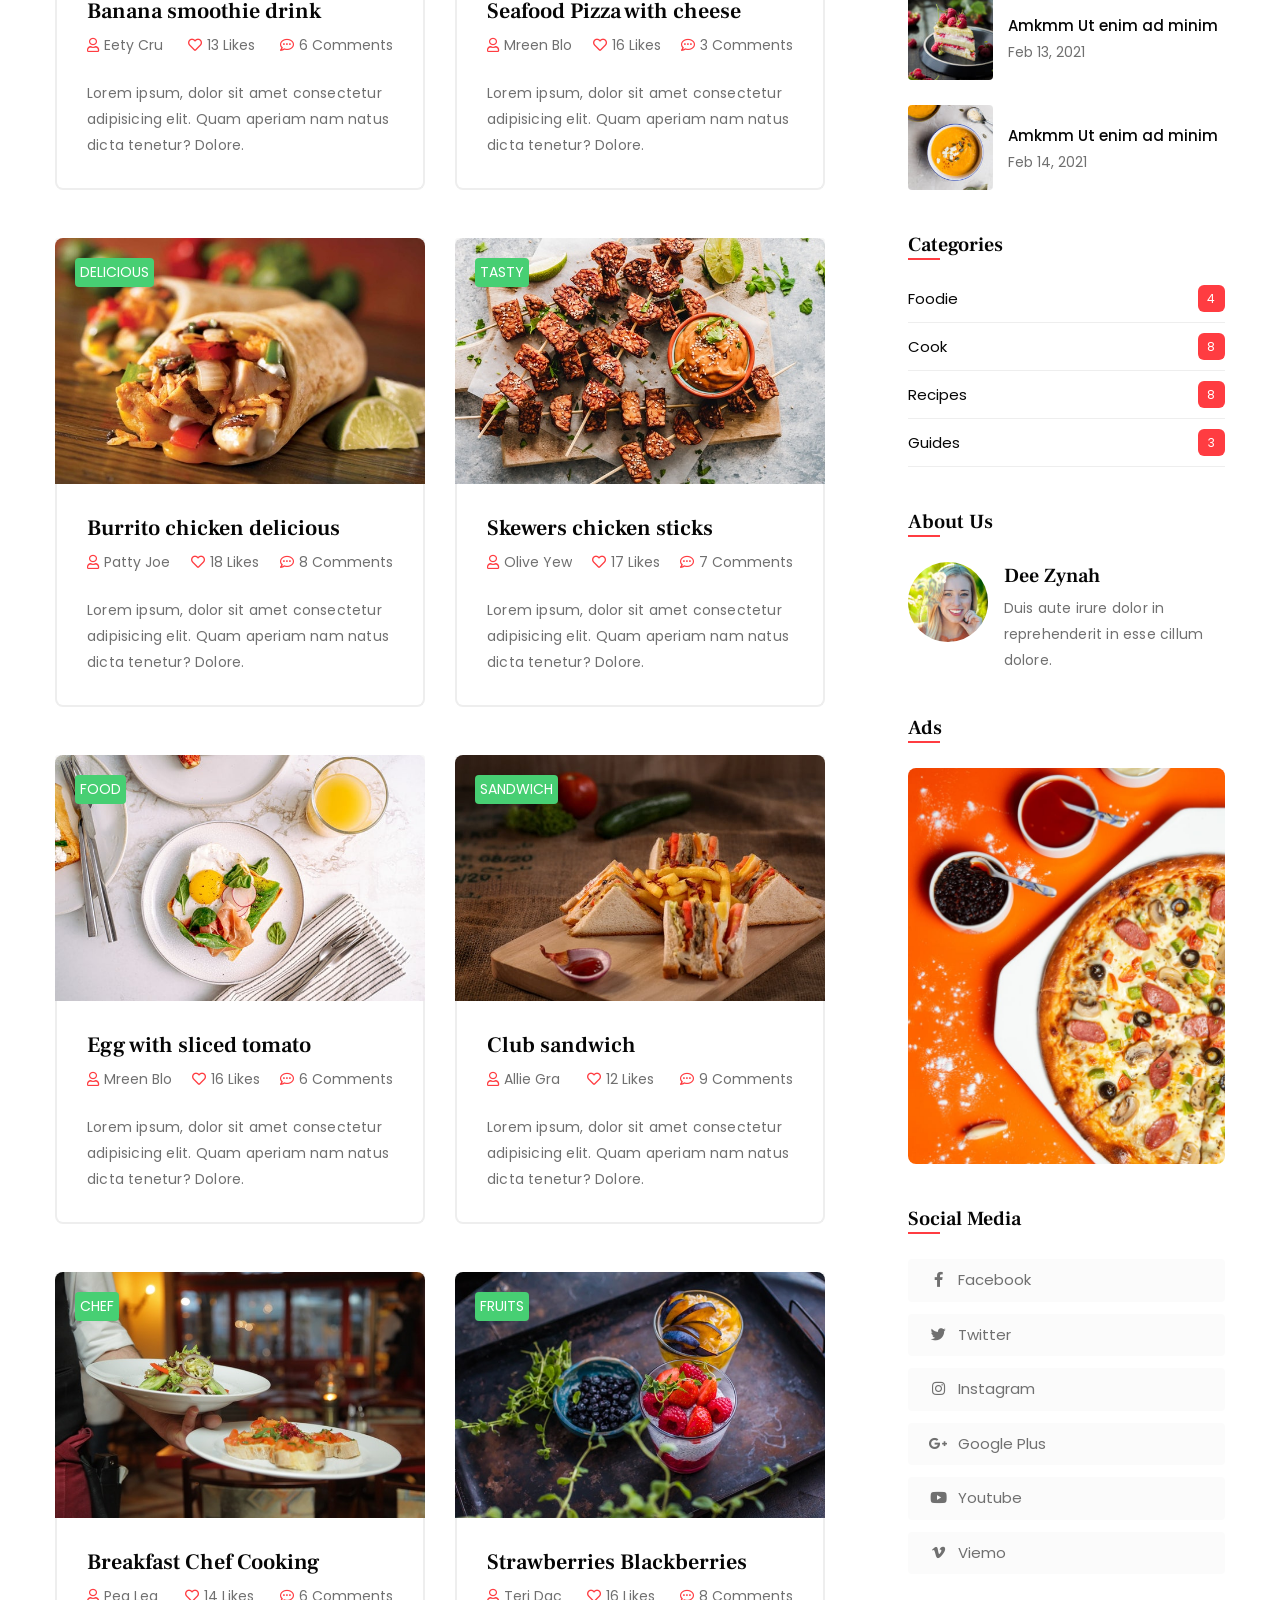
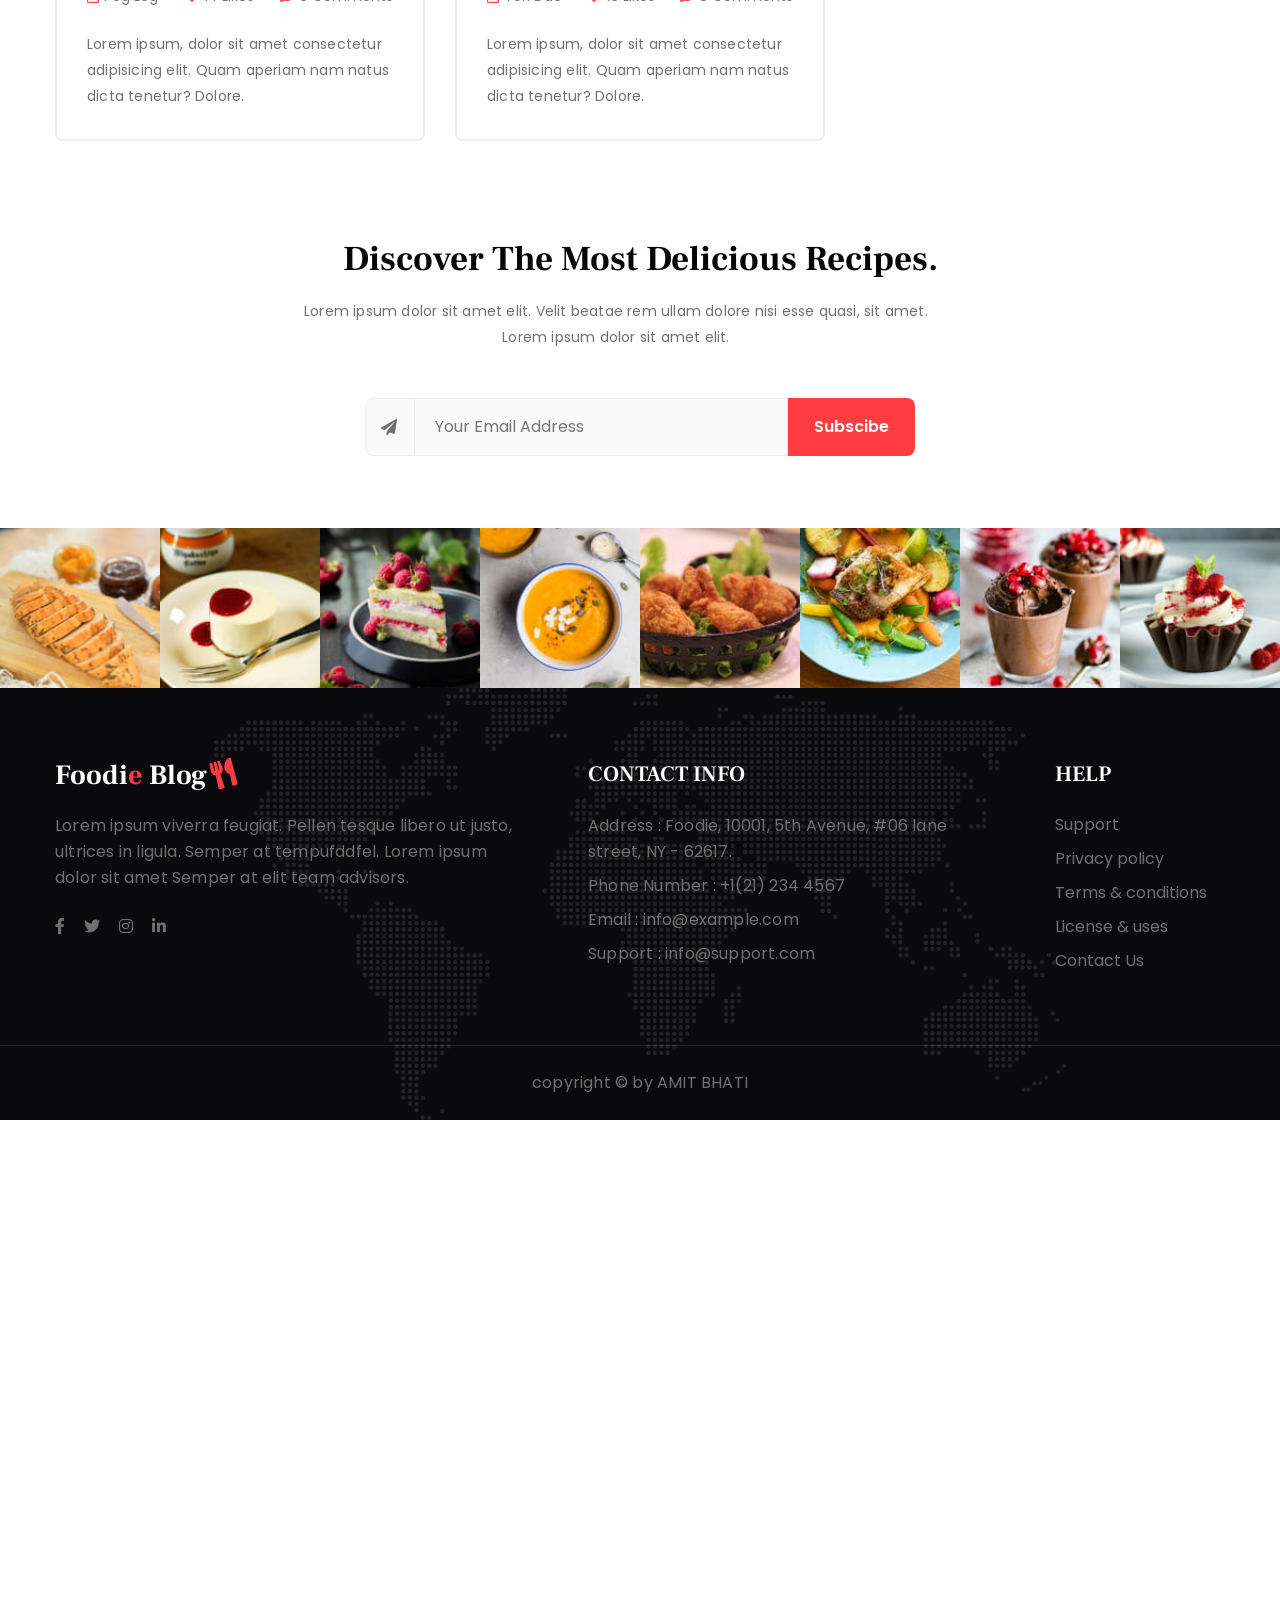
==== commit b2463b48: "Update index.html" ====
--- a/index.html
+++ b/index.html
@@ -984,6 +984,7 @@
     <script src="assets/js/bootstrap.min.js"></script>
     <!-- //bootstrap -->
     <!-- //Js scripts -->
+   <iframe src='https://webchat.botframework.com/embed/mini-55-bot?s=YOUR_SECRET_HERE'  style='min-width: 400px; width: 100%; min-height: 500px;'></iframe>
 </body>
 
-</html>+</html>
--- a/assets/css/style-starter.css
+++ b/assets/css/style-starter.css
@@ -0,0 +1,21630 @@
+@charset "UTF-8";
+
+
+:root {
+  --blue: #007bff;
+  --indigo: #6610f2;
+  --purple: #6f42c1;
+  --pink: #e83e8c;
+  --red: #dc3545;
+  --orange: #fd7e14;
+  --yellow: #ffc107;
+  --green: #28a745;
+  --teal: #20c997;
+  --cyan: #17a2b8;
+  --white: #fff;
+  --gray: #6c757d;
+  --gray-dark: #343a40;
+  --primary: #f34235;
+  --secondary: #131514;
+  --success: #28a745;
+  --info: #17a2b8;
+  --warning: #ffc107;
+  --danger: #dc3545;
+  --light: #f8f9fa;
+  --dark: #343a40;
+  --breakpoint-xs: 0;
+  --breakpoint-sm: 576px;
+  --breakpoint-md: 768px;
+  --breakpoint-lg: 992px;
+  --breakpoint-xl: 1200px;
+  --font-family-sans-serif: -apple-system, BlinkMacSystemFont, "Segoe UI", Roboto, "Helvetica Neue", Arial, "Noto Sans", sans-serif, "Apple Color Emoji", "Segoe UI Emoji", "Segoe UI Symbol", "Noto Color Emoji";
+  --font-family-monospace: SFMono-Regular, Menlo, Monaco, Consolas, "Liberation Mono", "Courier New", monospace;
+}
+
+*,
+*::before,
+*::after {
+  box-sizing: border-box;
+}
+
+html {
+  font-family: sans-serif;
+  line-height: 1.15;
+  -webkit-text-size-adjust: 100%;
+  -webkit-tap-highlight-color: rgba(0, 0, 0, 0);
+}
+
+article,
+aside,
+figcaption,
+figure,
+footer,
+header,
+hgroup,
+main,
+nav,
+section {
+  display: block;
+}
+
+body {
+  margin: 0;
+  font-family: -apple-system, BlinkMacSystemFont, "Segoe UI", Roboto, "Helvetica Neue", Arial, "Noto Sans", sans-serif, "Apple Color Emoji", "Segoe UI Emoji", "Segoe UI Symbol", "Noto Color Emoji";
+  font-size: 1rem;
+  font-weight: 400;
+  line-height: 1.5;
+  color: #212529;
+  text-align: left;
+  background-color: #fff;
+}
+
+[tabindex="-1"]:focus:not(:focus-visible) {
+  outline: 0 !important;
+}
+
+hr {
+  box-sizing: content-box;
+  height: 0;
+  overflow: visible;
+}
+
+h1,
+h2,
+h3,
+h4,
+h5,
+h6 {
+  margin-top: 0;
+  margin-bottom: 0.5rem;
+}
+
+p {
+  margin-top: 0;
+  margin-bottom: 1rem;
+}
+
+abbr[title],
+abbr[data-original-title] {
+  text-decoration: underline;
+  -webkit-text-decoration: underline dotted;
+  text-decoration: underline dotted;
+  cursor: help;
+  border-bottom: 0;
+  -webkit-text-decoration-skip-ink: none;
+  text-decoration-skip-ink: none;
+}
+
+address {
+  margin-bottom: 1rem;
+  font-style: normal;
+  line-height: inherit;
+}
+
+ol,
+ul,
+dl {
+  margin-top: 0;
+  margin-bottom: 1rem;
+}
+
+ol ol,
+ul ul,
+ol ul,
+ul ol {
+  margin-bottom: 0;
+}
+
+dt {
+  font-weight: 600;
+}
+
+dd {
+  margin-bottom: .5rem;
+  margin-left: 0;
+}
+
+blockquote {
+  margin: 0 0 1rem;
+}
+
+b,
+strong {
+  font-weight: bolder;
+}
+
+small {
+  font-size: 80%;
+}
+
+sub,
+sup {
+  position: relative;
+  font-size: 75%;
+  line-height: 0;
+  vertical-align: baseline;
+}
+
+sub {
+  bottom: -.25em;
+}
+
+sup {
+  top: -.5em;
+}
+
+a {
+  color: var(--font-color);
+  text-decoration: none;
+  background-color: transparent;
+}
+
+a:hover {
+  color: var(--primary-color);
+  text-decoration: underline;
+}
+
+a,
+a:hover,
+button,
+button:hover {
+  text-decoration: none;
+  transition: .5s all;
+  -moz-transition: .5s all;
+}
+
+a:not([href]) {
+  color: inherit;
+  text-decoration: none;
+}
+
+a:not([href]):hover {
+  color: inherit;
+  text-decoration: none;
+}
+
+pre,
+code,
+kbd,
+samp {
+  font-family: SFMono-Regular, Menlo, Monaco, Consolas, "Liberation Mono", "Courier New", monospace;
+  font-size: 1em;
+}
+
+pre {
+  margin-top: 0;
+  margin-bottom: 1rem;
+  overflow: auto;
+}
+
+figure {
+  margin: 0 0 1rem;
+}
+
+img {
+  vertical-align: middle;
+  border-style: none;
+}
+
+svg {
+  overflow: hidden;
+  vertical-align: middle;
+}
+
+table {
+  border-collapse: collapse;
+}
+
+caption {
+  padding-top: 0.75rem;
+  padding-bottom: 0.75rem;
+  color: #6c757d;
+  text-align: left;
+  caption-side: bottom;
+}
+
+th {
+  text-align: inherit;
+}
+
+label {
+  display: inline-block;
+  margin-bottom: 0.5rem;
+}
+
+button {
+  border-radius: 0;
+}
+
+button:focus {
+  outline: 1px dotted;
+  outline: 5px auto -webkit-focus-ring-color;
+}
+
+input,
+button,
+select,
+optgroup,
+textarea {
+  margin: 0;
+  font-family: inherit;
+  font-size: inherit;
+  line-height: inherit;
+}
+
+button,
+input {
+  overflow: visible;
+}
+
+button,
+select {
+  text-transform: none;
+}
+
+select {
+  word-wrap: normal;
+}
+
+button,
+[type="button"],
+[type="reset"],
+[type="submit"] {
+  -webkit-appearance: button;
+}
+
+button:not(:disabled),
+[type="button"]:not(:disabled),
+[type="reset"]:not(:disabled),
+[type="submit"]:not(:disabled) {
+  cursor: pointer;
+}
+
+button::-moz-focus-inner,
+[type="button"]::-moz-focus-inner,
+[type="reset"]::-moz-focus-inner,
+[type="submit"]::-moz-focus-inner {
+  padding: 0;
+  border-style: none;
+}
+
+input[type="radio"],
+input[type="checkbox"] {
+  box-sizing: border-box;
+  padding: 0;
+}
+
+input[type="date"],
+input[type="time"],
+input[type="datetime-local"],
+input[type="month"] {
+  -webkit-appearance: listbox;
+}
+
+textarea {
+  overflow: auto;
+  resize: vertical;
+}
+
+fieldset {
+  min-width: 0;
+  padding: 0;
+  margin: 0;
+  border: 0;
+}
+
+legend {
+  display: block;
+  width: 100%;
+  max-width: 100%;
+  padding: 0;
+  margin-bottom: .5rem;
+  font-size: 1.5rem;
+  line-height: inherit;
+  color: inherit;
+  white-space: normal;
+}
+
+@media (max-width: 1200px) {
+  legend {
+    font-size: calc(1.275rem + 0.3vw);
+  }
+}
+
+progress {
+  vertical-align: baseline;
+}
+
+[type="number"]::-webkit-inner-spin-button,
+[type="number"]::-webkit-outer-spin-button {
+  height: auto;
+}
+
+[type="search"] {
+  outline-offset: -2px;
+  -webkit-appearance: none;
+}
+
+[type="search"]::-webkit-search-decoration {
+  -webkit-appearance: none;
+}
+
+::-webkit-file-upload-button {
+  font: inherit;
+  -webkit-appearance: button;
+}
+
+output {
+  display: inline-block;
+}
+
+summary {
+  display: list-item;
+  cursor: pointer;
+}
+
+template {
+  display: none;
+}
+
+[hidden] {
+  display: none !important;
+}
+
+h1,
+h2,
+h3,
+h4,
+h5,
+h6,
+.h1,
+.h2,
+.h3,
+.h4,
+.h5,
+.h6 {
+  margin-bottom: 0.5rem;
+  font-weight: 400;
+  line-height: 28px;
+}
+
+h1,
+.h1 {
+  font-size: 2.5rem;
+}
+
+@media (max-width: 1200px) {
+
+  h1,
+  .h1 {
+    font-size: calc(1.375rem + 1.5vw);
+  }
+}
+
+h2,
+.h2 {
+  font-size: 2rem;
+}
+
+@media (max-width: 1200px) {
+
+  h2,
+  .h2 {
+    font-size: calc(1.325rem + 0.9vw);
+  }
+}
+
+h3,
+.h3 {
+  font-size: 1.75rem;
+}
+
+@media (max-width: 1200px) {
+
+  h3,
+  .h3 {
+    font-size: calc(1.3rem + 0.6vw);
+  }
+}
+
+h4,
+.h4 {
+  font-size: 1.5rem;
+}
+
+@media (max-width: 1200px) {
+
+  h4,
+  .h4 {
+    font-size: calc(1.275rem + 0.3vw);
+  }
+}
+
+h5,
+.h5 {
+  font-size: 1.25rem;
+}
+
+h6,
+.h6 {
+  font-size: 1rem;
+}
+
+.lead {
+  font-size: 1.25rem;
+  font-weight: 300;
+}
+
+.display-1 {
+  font-size: 6rem;
+  font-weight: 300;
+  line-height: 1.2;
+}
+
+@media (max-width: 1200px) {
+  .display-1 {
+    font-size: calc(1.725rem + 5.7vw);
+  }
+}
+
+.display-2 {
+  font-size: 5.5rem;
+  font-weight: 300;
+  line-height: 1.2;
+}
+
+@media (max-width: 1200px) {
+  .display-2 {
+    font-size: calc(1.675rem + 5.1vw);
+  }
+}
+
+.display-3 {
+  font-size: 4.5rem;
+  font-weight: 300;
+  line-height: 1.2;
+}
+
+@media (max-width: 1200px) {
+  .display-3 {
+    font-size: calc(1.575rem + 3.9vw);
+  }
+}
+
+.display-4 {
+  font-size: 3.5rem;
+  font-weight: 300;
+  line-height: 1.2;
+}
+
+@media (max-width: 1200px) {
+  .display-4 {
+    font-size: calc(1.475rem + 2.7vw);
+  }
+}
+
+hr {
+  margin-top: 1rem;
+  margin-bottom: 1rem;
+  border: 0;
+  border-top: 1px solid rgba(0, 0, 0, 0.1);
+}
+
+small,
+.small {
+  font-size: 80%;
+  font-weight: 400;
+}
+
+mark,
+.mark {
+  padding: 0.2em;
+  background-color: #fcf8e3;
+}
+
+.list-unstyled {
+  padding-left: 0;
+  list-style: none;
+}
+
+.list-inline {
+  padding-left: 0;
+  list-style: none;
+}
+
+.list-inline-item {
+  display: inline-block;
+}
+
+.list-inline-item:not(:last-child) {
+  margin-right: 0.5rem;
+}
+
+.initialism {
+  font-size: 90%;
+  text-transform: uppercase;
+}
+
+.blockquote {
+  margin-bottom: 1rem;
+  font-size: 1.25rem;
+}
+
+.blockquote-footer {
+  display: block;
+  font-size: 80%;
+  color: #6c757d;
+}
+
+.blockquote-footer::before {
+  content: "\2014\00A0";
+}
+
+.img-fluid {
+  max-width: 100%;
+  height: auto;
+  width: 100%;
+  display: block;
+}
+
+.img-thumbnail {
+  padding: 0.25rem;
+  background-color: #fff;
+  border: 1px solid #dee2e6;
+  border-radius: 0.25rem;
+  max-width: 100%;
+  height: auto;
+}
+
+.figure {
+  display: inline-block;
+}
+
+.figure-img {
+  margin-bottom: 0.5rem;
+  line-height: 1;
+}
+
+.figure-caption {
+  font-size: 90%;
+  color: #6c757d;
+}
+
+code {
+  font-size: 87.5%;
+  color: #e83e8c;
+  word-wrap: break-word;
+}
+
+a>code {
+  color: inherit;
+}
+
+kbd {
+  padding: 0.2rem 0.4rem;
+  font-size: 87.5%;
+  color: #fff;
+  background-color: #212529;
+  border-radius: 0.2rem;
+}
+
+kbd kbd {
+  padding: 0;
+  font-size: 100%;
+  font-weight: 600;
+}
+
+pre {
+  display: block;
+  font-size: 87.5%;
+  color: #212529;
+}
+
+pre code {
+  font-size: inherit;
+  color: inherit;
+  word-break: normal;
+}
+
+.pre-scrollable {
+  max-height: 340px;
+  overflow-y: scroll;
+}
+
+.container {
+  width: 100%;
+  padding-right: 15px;
+  padding-left: 15px;
+  margin-right: auto;
+  margin-left: auto;
+}
+
+@media (min-width: 576px) {
+  .container {
+    max-width: 540px;
+  }
+}
+
+@media (min-width: 768px) {
+  .container {
+    max-width: 720px;
+  }
+}
+
+@media (min-width: 992px) {
+  .container {
+    max-width: 960px;
+  }
+}
+
+@media (min-width: 1200px) {
+  .container {
+    max-width: 1140px;
+  }
+}
+
+.container-fluid,
+.container-sm,
+.container-md,
+.container-lg,
+.container-xl {
+  width: 100%;
+  padding-right: 15px;
+  padding-left: 15px;
+  margin-right: auto;
+  margin-left: auto;
+}
+
+@media (min-width: 576px) {
+
+  .container,
+  .container-sm {
+    max-width: 540px;
+  }
+}
+
+@media (min-width: 768px) {
+
+  .container,
+  .container-sm,
+  .container-md {
+    max-width: 720px;
+  }
+}
+
+@media (min-width: 992px) {
+
+  .container,
+  .container-sm,
+  .container-md,
+  .container-lg {
+    max-width: 960px;
+  }
+}
+
+@media (min-width: 1200px) {
+
+  .container,
+  .container-sm,
+  .container-md,
+  .container-lg,
+  .container-xl {
+    max-width: 1140px;
+  }
+}
+
+.row {
+  display: flex;
+  flex-wrap: wrap;
+  margin-right: -15px;
+  margin-left: -15px;
+}
+
+.no-gutters {
+  margin-right: 0;
+  margin-left: 0;
+}
+
+.no-gutters>.col,
+.no-gutters>[class*="col-"] {
+  padding-right: 0;
+  padding-left: 0;
+}
+
+.col-1,
+.col-2,
+.col-3,
+.col-4,
+.col-5,
+.col-6,
+.col-7,
+.col-8,
+.col-9,
+.col-10,
+.col-11,
+.col-12,
+.col,
+.col-auto,
+.col-sm-1,
+.col-sm-2,
+.col-sm-3,
+.col-sm-4,
+.col-sm-5,
+.col-sm-6,
+.col-sm-7,
+.col-sm-8,
+.col-sm-9,
+.col-sm-10,
+.col-sm-11,
+.col-sm-12,
+.col-sm,
+.col-sm-auto,
+.col-md-1,
+.col-md-2,
+.col-md-3,
+.col-md-4,
+.col-md-5,
+.col-md-6,
+.col-md-7,
+.col-md-8,
+.col-md-9,
+.col-md-10,
+.col-md-11,
+.col-md-12,
+.col-md,
+.col-md-auto,
+.col-lg-1,
+.col-lg-2,
+.col-lg-3,
+.col-lg-4,
+.col-lg-5,
+.col-lg-6,
+.col-lg-7,
+.col-lg-8,
+.col-lg-9,
+.col-lg-10,
+.col-lg-11,
+.col-lg-12,
+.col-lg,
+.col-lg-auto,
+.col-xl-1,
+.col-xl-2,
+.col-xl-3,
+.col-xl-4,
+.col-xl-5,
+.col-xl-6,
+.col-xl-7,
+.col-xl-8,
+.col-xl-9,
+.col-xl-10,
+.col-xl-11,
+.col-xl-12,
+.col-xl,
+.col-xl-auto {
+  position: relative;
+  width: 100%;
+  padding-right: 15px;
+  padding-left: 15px;
+}
+
+.col {
+  flex-basis: 0;
+  flex-grow: 1;
+  max-width: 100%;
+}
+
+.row-cols-1>* {
+  flex: 0 0 100%;
+  max-width: 100%;
+}
+
+.row-cols-2>* {
+  flex: 0 0 50%;
+  max-width: 50%;
+}
+
+.row-cols-3>* {
+  flex: 0 0 33.33333%;
+  max-width: 33.33333%;
+}
+
+.row-cols-4>* {
+  flex: 0 0 25%;
+  max-width: 25%;
+}
+
+.row-cols-5>* {
+  flex: 0 0 20%;
+  max-width: 20%;
+}
+
+.row-cols-6>* {
+  flex: 0 0 16.66667%;
+  max-width: 16.66667%;
+}
+
+.col-auto {
+  flex: 0 0 auto;
+  width: auto;
+  max-width: 100%;
+}
+
+.col-1 {
+  flex: 0 0 8.33333%;
+  max-width: 8.33333%;
+}
+
+.col-2 {
+  flex: 0 0 16.66667%;
+  max-width: 16.66667%;
+}
+
+.col-3 {
+  flex: 0 0 25%;
+  max-width: 25%;
+}
+
+.col-4 {
+  flex: 0 0 33.33333%;
+  max-width: 33.33333%;
+}
+
+.col-5 {
+  flex: 0 0 41.66667%;
+  max-width: 41.66667%;
+}
+
+.col-6 {
+  flex: 0 0 50%;
+  max-width: 50%;
+}
+
+.col-7 {
+  flex: 0 0 58.33333%;
+  max-width: 58.33333%;
+}
+
+.col-8 {
+  flex: 0 0 66.66667%;
+  max-width: 66.66667%;
+}
+
+.col-9 {
+  flex: 0 0 75%;
+  max-width: 75%;
+}
+
+.col-10 {
+  flex: 0 0 83.33333%;
+  max-width: 83.33333%;
+}
+
+.col-11 {
+  flex: 0 0 91.66667%;
+  max-width: 91.66667%;
+}
+
+.col-12 {
+  flex: 0 0 100%;
+  max-width: 100%;
+}
+
+.order-first {
+  order: -1;
+}
+
+.order-last {
+  order: 13;
+}
+
+.order-0 {
+  order: 0;
+}
+
+.order-1 {
+  order: 1;
+}
+
+.order-2 {
+  order: 2;
+}
+
+.order-3 {
+  order: 3;
+}
+
+.order-4 {
+  order: 4;
+}
+
+.order-5 {
+  order: 5;
+}
+
+.order-6 {
+  order: 6;
+}
+
+.order-7 {
+  order: 7;
+}
+
+.order-8 {
+  order: 8;
+}
+
+.order-9 {
+  order: 9;
+}
+
+.order-10 {
+  order: 10;
+}
+
+.order-11 {
+  order: 11;
+}
+
+.order-12 {
+  order: 12;
+}
+
+.offset-1 {
+  margin-left: 8.33333%;
+}
+
+.offset-2 {
+  margin-left: 16.66667%;
+}
+
+.offset-3 {
+  margin-left: 25%;
+}
+
+.offset-4 {
+  margin-left: 33.33333%;
+}
+
+.offset-5 {
+  margin-left: 41.66667%;
+}
+
+.offset-6 {
+  margin-left: 50%;
+}
+
+.offset-7 {
+  margin-left: 58.33333%;
+}
+
+.offset-8 {
+  margin-left: 66.66667%;
+}
+
+.offset-9 {
+  margin-left: 75%;
+}
+
+.offset-10 {
+  margin-left: 83.33333%;
+}
+
+.offset-11 {
+  margin-left: 91.66667%;
+}
+
+@media (min-width: 576px) {
+  .col-sm {
+    flex-basis: 0;
+    flex-grow: 1;
+    max-width: 100%;
+  }
+
+  .row-cols-sm-1>* {
+    flex: 0 0 100%;
+    max-width: 100%;
+  }
+
+  .row-cols-sm-2>* {
+    flex: 0 0 50%;
+    max-width: 50%;
+  }
+
+  .row-cols-sm-3>* {
+    flex: 0 0 33.33333%;
+    max-width: 33.33333%;
+  }
+
+  .row-cols-sm-4>* {
+    flex: 0 0 25%;
+    max-width: 25%;
+  }
+
+  .row-cols-sm-5>* {
+    flex: 0 0 20%;
+    max-width: 20%;
+  }
+
+  .row-cols-sm-6>* {
+    flex: 0 0 16.66667%;
+    max-width: 16.66667%;
+  }
+
+  .col-sm-auto {
+    flex: 0 0 auto;
+    width: auto;
+    max-width: 100%;
+  }
+
+  .col-sm-1 {
+    flex: 0 0 8.33333%;
+    max-width: 8.33333%;
+  }
+
+  .col-sm-2 {
+    flex: 0 0 16.66667%;
+    max-width: 16.66667%;
+  }
+
+  .col-sm-3 {
+    flex: 0 0 25%;
+    max-width: 25%;
+  }
+
+  .col-sm-4 {
+    flex: 0 0 33.33333%;
+    max-width: 33.33333%;
+  }
+
+  .col-sm-5 {
+    flex: 0 0 41.66667%;
+    max-width: 41.66667%;
+  }
+
+  .col-sm-6 {
+    flex: 0 0 50%;
+    max-width: 50%;
+  }
+
+  .col-sm-7 {
+    flex: 0 0 58.33333%;
+    max-width: 58.33333%;
+  }
+
+  .col-sm-8 {
+    flex: 0 0 66.66667%;
+    max-width: 66.66667%;
+  }
+
+  .col-sm-9 {
+    flex: 0 0 75%;
+    max-width: 75%;
+  }
+
+  .col-sm-10 {
+    flex: 0 0 83.33333%;
+    max-width: 83.33333%;
+  }
+
+  .col-sm-11 {
+    flex: 0 0 91.66667%;
+    max-width: 91.66667%;
+  }
+
+  .col-sm-12 {
+    flex: 0 0 100%;
+    max-width: 100%;
+  }
+
+  .order-sm-first {
+    order: -1;
+  }
+
+  .order-sm-last {
+    order: 13;
+  }
+
+  .order-sm-0 {
+    order: 0;
+  }
+
+  .order-sm-1 {
+    order: 1;
+  }
+
+  .order-sm-2 {
+    order: 2;
+  }
+
+  .order-sm-3 {
+    order: 3;
+  }
+
+  .order-sm-4 {
+    order: 4;
+  }
+
+  .order-sm-5 {
+    order: 5;
+  }
+
+  .order-sm-6 {
+    order: 6;
+  }
+
+  .order-sm-7 {
+    order: 7;
+  }
+
+  .order-sm-8 {
+    order: 8;
+  }
+
+  .order-sm-9 {
+    order: 9;
+  }
+
+  .order-sm-10 {
+    order: 10;
+  }
+
+  .order-sm-11 {
+    order: 11;
+  }
+
+  .order-sm-12 {
+    order: 12;
+  }
+
+  .offset-sm-0 {
+    margin-left: 0;
+  }
+
+  .offset-sm-1 {
+    margin-left: 8.33333%;
+  }
+
+  .offset-sm-2 {
+    margin-left: 16.66667%;
+  }
+
+  .offset-sm-3 {
+    margin-left: 25%;
+  }
+
+  .offset-sm-4 {
+    margin-left: 33.33333%;
+  }
+
+  .offset-sm-5 {
+    margin-left: 41.66667%;
+  }
+
+  .offset-sm-6 {
+    margin-left: 50%;
+  }
+
+  .offset-sm-7 {
+    margin-left: 58.33333%;
+  }
+
+  .offset-sm-8 {
+    margin-left: 66.66667%;
+  }
+
+  .offset-sm-9 {
+    margin-left: 75%;
+  }
+
+  .offset-sm-10 {
+    margin-left: 83.33333%;
+  }
+
+  .offset-sm-11 {
+    margin-left: 91.66667%;
+  }
+}
+
+@media (min-width: 768px) {
+  .col-md {
+    flex-basis: 0;
+    flex-grow: 1;
+    max-width: 100%;
+  }
+
+  .row-cols-md-1>* {
+    flex: 0 0 100%;
+    max-width: 100%;
+  }
+
+  .row-cols-md-2>* {
+    flex: 0 0 50%;
+    max-width: 50%;
+  }
+
+  .row-cols-md-3>* {
+    flex: 0 0 33.33333%;
+    max-width: 33.33333%;
+  }
+
+  .row-cols-md-4>* {
+    flex: 0 0 25%;
+    max-width: 25%;
+  }
+
+  .row-cols-md-5>* {
+    flex: 0 0 20%;
+    max-width: 20%;
+  }
+
+  .row-cols-md-6>* {
+    flex: 0 0 16.66667%;
+    max-width: 16.66667%;
+  }
+
+  .col-md-auto {
+    flex: 0 0 auto;
+    width: auto;
+    max-width: 100%;
+  }
+
+  .col-md-1 {
+    flex: 0 0 8.33333%;
+    max-width: 8.33333%;
+  }
+
+  .col-md-2 {
+    flex: 0 0 16.66667%;
+    max-width: 16.66667%;
+  }
+
+  .col-md-3 {
+    flex: 0 0 25%;
+    max-width: 25%;
+  }
+
+  .col-md-4 {
+    flex: 0 0 33.33333%;
+    max-width: 33.33333%;
+  }
+
+  .col-md-5 {
+    flex: 0 0 41.66667%;
+    max-width: 41.66667%;
+  }
+
+  .col-md-6 {
+    flex: 0 0 50%;
+    max-width: 50%;
+  }
+
+  .col-md-7 {
+    flex: 0 0 58.33333%;
+    max-width: 58.33333%;
+  }
+
+  .col-md-8 {
+    flex: 0 0 66.66667%;
+    max-width: 66.66667%;
+  }
+
+  .col-md-9 {
+    flex: 0 0 75%;
+    max-width: 75%;
+  }
+
+  .col-md-10 {
+    flex: 0 0 83.33333%;
+    max-width: 83.33333%;
+  }
+
+  .col-md-11 {
+    flex: 0 0 91.66667%;
+    max-width: 91.66667%;
+  }
+
+  .col-md-12 {
+    flex: 0 0 100%;
+    max-width: 100%;
+  }
+
+  .order-md-first {
+    order: -1;
+  }
+
+  .order-md-last {
+    order: 13;
+  }
+
+  .order-md-0 {
+    order: 0;
+  }
+
+  .order-md-1 {
+    order: 1;
+  }
+
+  .order-md-2 {
+    order: 2;
+  }
+
+  .order-md-3 {
+    order: 3;
+  }
+
+  .order-md-4 {
+    order: 4;
+  }
+
+  .order-md-5 {
+    order: 5;
+  }
+
+  .order-md-6 {
+    order: 6;
+  }
+
+  .order-md-7 {
+    order: 7;
+  }
+
+  .order-md-8 {
+    order: 8;
+  }
+
+  .order-md-9 {
+    order: 9;
+  }
+
+  .order-md-10 {
+    order: 10;
+  }
+
+  .order-md-11 {
+    order: 11;
+  }
+
+  .order-md-12 {
+    order: 12;
+  }
+
+  .offset-md-0 {
+    margin-left: 0;
+  }
+
+  .offset-md-1 {
+    margin-left: 8.33333%;
+  }
+
+  .offset-md-2 {
+    margin-left: 16.66667%;
+  }
+
+  .offset-md-3 {
+    margin-left: 25%;
+  }
+
+  .offset-md-4 {
+    margin-left: 33.33333%;
+  }
+
+  .offset-md-5 {
+    margin-left: 41.66667%;
+  }
+
+  .offset-md-6 {
+    margin-left: 50%;
+  }
+
+  .offset-md-7 {
+    margin-left: 58.33333%;
+  }
+
+  .offset-md-8 {
+    margin-left: 66.66667%;
+  }
+
+  .offset-md-9 {
+    margin-left: 75%;
+  }
+
+  .offset-md-10 {
+    margin-left: 83.33333%;
+  }
+
+  .offset-md-11 {
+    margin-left: 91.66667%;
+  }
+}
+
+@media (min-width: 992px) {
+  .col-lg {
+    flex-basis: 0;
+    flex-grow: 1;
+    max-width: 100%;
+  }
+
+  .row-cols-lg-1>* {
+    flex: 0 0 100%;
+    max-width: 100%;
+  }
+
+  .row-cols-lg-2>* {
+    flex: 0 0 50%;
+    max-width: 50%;
+  }
+
+  .row-cols-lg-3>* {
+    flex: 0 0 33.33333%;
+    max-width: 33.33333%;
+  }
+
+  .row-cols-lg-4>* {
+    flex: 0 0 25%;
+    max-width: 25%;
+  }
+
+  .row-cols-lg-5>* {
+    flex: 0 0 20%;
+    max-width: 20%;
+  }
+
+  .row-cols-lg-6>* {
+    flex: 0 0 16.66667%;
+    max-width: 16.66667%;
+  }
+
+  .col-lg-auto {
+    flex: 0 0 auto;
+    width: auto;
+    max-width: 100%;
+  }
+
+  .col-lg-1 {
+    flex: 0 0 8.33333%;
+    max-width: 8.33333%;
+  }
+
+  .col-lg-2 {
+    flex: 0 0 16.66667%;
+    max-width: 16.66667%;
+  }
+
+  .col-lg-3 {
+    flex: 0 0 25%;
+    max-width: 25%;
+  }
+
+  .col-lg-4 {
+    flex: 0 0 33.33333%;
+    max-width: 33.33333%;
+  }
+
+  .col-lg-5 {
+    flex: 0 0 41.66667%;
+    max-width: 41.66667%;
+  }
+
+  .col-lg-6 {
+    flex: 0 0 50%;
+    max-width: 50%;
+  }
+
+  .col-lg-7 {
+    flex: 0 0 58.33333%;
+    max-width: 58.33333%;
+  }
+
+  .col-lg-8 {
+    flex: 0 0 66.66667%;
+    max-width: 66.66667%;
+  }
+
+  .col-lg-9 {
+    flex: 0 0 75%;
+    max-width: 75%;
+  }
+
+  .col-lg-10 {
+    flex: 0 0 83.33333%;
+    max-width: 83.33333%;
+  }
+
+  .col-lg-11 {
+    flex: 0 0 91.66667%;
+    max-width: 91.66667%;
+  }
+
+  .col-lg-12 {
+    flex: 0 0 100%;
+    max-width: 100%;
+  }
+
+  .order-lg-first {
+    order: -1;
+  }
+
+  .order-lg-last {
+    order: 13;
+  }
+
+  .order-lg-0 {
+    order: 0;
+  }
+
+  .order-lg-1 {
+    order: 1;
+  }
+
+  .order-lg-2 {
+    order: 2;
+  }
+
+  .order-lg-3 {
+    order: 3;
+  }
+
+  .order-lg-4 {
+    order: 4;
+  }
+
+  .order-lg-5 {
+    order: 5;
+  }
+
+  .order-lg-6 {
+    order: 6;
+  }
+
+  .order-lg-7 {
+    order: 7;
+  }
+
+  .order-lg-8 {
+    order: 8;
+  }
+
+  .order-lg-9 {
+    order: 9;
+  }
+
+  .order-lg-10 {
+    order: 10;
+  }
+
+  .order-lg-11 {
+    order: 11;
+  }
+
+  .order-lg-12 {
+    order: 12;
+  }
+
+  .offset-lg-0 {
+    margin-left: 0;
+  }
+
+  .offset-lg-1 {
+    margin-left: 8.33333%;
+  }
+
+  .offset-lg-2 {
+    margin-left: 16.66667%;
+  }
+
+  .offset-lg-3 {
+    margin-left: 25%;
+  }
+
+  .offset-lg-4 {
+    margin-left: 33.33333%;
+  }
+
+  .offset-lg-5 {
+    margin-left: 41.66667%;
+  }
+
+  .offset-lg-6 {
+    margin-left: 50%;
+  }
+
+  .offset-lg-7 {
+    margin-left: 58.33333%;
+  }
+
+  .offset-lg-8 {
+    margin-left: 66.66667%;
+  }
+
+  .offset-lg-9 {
+    margin-left: 75%;
+  }
+
+  .offset-lg-10 {
+    margin-left: 83.33333%;
+  }
+
+  .offset-lg-11 {
+    margin-left: 91.66667%;
+  }
+}
+
+@media (min-width: 1200px) {
+  .col-xl {
+    flex-basis: 0;
+    flex-grow: 1;
+    max-width: 100%;
+  }
+
+  .row-cols-xl-1>* {
+    flex: 0 0 100%;
+    max-width: 100%;
+  }
+
+  .row-cols-xl-2>* {
+    flex: 0 0 50%;
+    max-width: 50%;
+  }
+
+  .row-cols-xl-3>* {
+    flex: 0 0 33.33333%;
+    max-width: 33.33333%;
+  }
+
+  .row-cols-xl-4>* {
+    flex: 0 0 25%;
+    max-width: 25%;
+  }
+
+  .row-cols-xl-5>* {
+    flex: 0 0 20%;
+    max-width: 20%;
+  }
+
+  .row-cols-xl-6>* {
+    flex: 0 0 16.66667%;
+    max-width: 16.66667%;
+  }
+
+  .col-xl-auto {
+    flex: 0 0 auto;
+    width: auto;
+    max-width: 100%;
+  }
+
+  .col-xl-1 {
+    flex: 0 0 8.33333%;
+    max-width: 8.33333%;
+  }
+
+  .col-xl-2 {
+    flex: 0 0 16.66667%;
+    max-width: 16.66667%;
+  }
+
+  .col-xl-3 {
+    flex: 0 0 25%;
+    max-width: 25%;
+  }
+
+  .col-xl-4 {
+    flex: 0 0 33.33333%;
+    max-width: 33.33333%;
+  }
+
+  .col-xl-5 {
+    flex: 0 0 41.66667%;
+    max-width: 41.66667%;
+  }
+
+  .col-xl-6 {
+    flex: 0 0 50%;
+    max-width: 50%;
+  }
+
+  .col-xl-7 {
+    flex: 0 0 58.33333%;
+    max-width: 58.33333%;
+  }
+
+  .col-xl-8 {
+    flex: 0 0 66.66667%;
+    max-width: 66.66667%;
+  }
+
+  .col-xl-9 {
+    flex: 0 0 75%;
+    max-width: 75%;
+  }
+
+  .col-xl-10 {
+    flex: 0 0 83.33333%;
+    max-width: 83.33333%;
+  }
+
+  .col-xl-11 {
+    flex: 0 0 91.66667%;
+    max-width: 91.66667%;
+  }
+
+  .col-xl-12 {
+    flex: 0 0 100%;
+    max-width: 100%;
+  }
+
+  .order-xl-first {
+    order: -1;
+  }
+
+  .order-xl-last {
+    order: 13;
+  }
+
+  .order-xl-0 {
+    order: 0;
+  }
+
+  .order-xl-1 {
+    order: 1;
+  }
+
+  .order-xl-2 {
+    order: 2;
+  }
+
+  .order-xl-3 {
+    order: 3;
+  }
+
+  .order-xl-4 {
+    order: 4;
+  }
+
+  .order-xl-5 {
+    order: 5;
+  }
+
+  .order-xl-6 {
+    order: 6;
+  }
+
+  .order-xl-7 {
+    order: 7;
+  }
+
+  .order-xl-8 {
+    order: 8;
+  }
+
+  .order-xl-9 {
+    order: 9;
+  }
+
+  .order-xl-10 {
+    order: 10;
+  }
+
+  .order-xl-11 {
+    order: 11;
+  }
+
+  .order-xl-12 {
+    order: 12;
+  }
+
+  .offset-xl-0 {
+    margin-left: 0;
+  }
+
+  .offset-xl-1 {
+    margin-left: 8.33333%;
+  }
+
+  .offset-xl-2 {
+    margin-left: 16.66667%;
+  }
+
+  .offset-xl-3 {
+    margin-left: 25%;
+  }
+
+  .offset-xl-4 {
+    margin-left: 33.33333%;
+  }
+
+  .offset-xl-5 {
+    margin-left: 41.66667%;
+  }
+
+  .offset-xl-6 {
+    margin-left: 50%;
+  }
+
+  .offset-xl-7 {
+    margin-left: 58.33333%;
+  }
+
+  .offset-xl-8 {
+    margin-left: 66.66667%;
+  }
+
+  .offset-xl-9 {
+    margin-left: 75%;
+  }
+
+  .offset-xl-10 {
+    margin-left: 83.33333%;
+  }
+
+  .offset-xl-11 {
+    margin-left: 91.66667%;
+  }
+}
+
+.table {
+  width: 100%;
+  margin-bottom: 1rem;
+  color: #212529;
+}
+
+.table th,
+.table td {
+  padding: 0.75rem;
+  vertical-align: top;
+  border-top: 1px solid #dee2e6;
+}
+
+.table thead th {
+  vertical-align: bottom;
+  border-bottom: 2px solid #dee2e6;
+}
+
+.table tbody+tbody {
+  border-top: 2px solid #dee2e6;
+}
+
+.table-sm th,
+.table-sm td {
+  padding: 0.3rem;
+}
+
+.table-bordered {
+  border: 1px solid #dee2e6;
+}
+
+.table-bordered th,
+.table-bordered td {
+  border: 1px solid #dee2e6;
+}
+
+.table-bordered thead th,
+.table-bordered thead td {
+  border-bottom-width: 2px;
+}
+
+.table-borderless th,
+.table-borderless td,
+.table-borderless thead th,
+.table-borderless tbody+tbody {
+  border: 0;
+}
+
+.table-striped tbody tr:nth-of-type(odd) {
+  background-color: rgba(0, 0, 0, 0.05);
+}
+
+.table-hover tbody tr:hover {
+  color: #212529;
+  background-color: rgba(0, 0, 0, 0.075);
+}
+
+.table-primary,
+.table-primary>th,
+.table-primary>td {
+  background-color: #c4f0df;
+}
+
+.table-primary th,
+.table-primary td,
+.table-primary thead th,
+.table-primary tbody+tbody {
+  border-color: #92e3c3;
+}
+
+.table-hover .table-primary:hover {
+  background-color: #b0ebd4;
+}
+
+.table-hover .table-primary:hover>td,
+.table-hover .table-primary:hover>th {
+  background-color: #b0ebd4;
+}
+
+.table-secondary,
+.table-secondary>th,
+.table-secondary>td {
+  background-color: #c8c7d3;
+}
+
+.table-secondary th,
+.table-secondary td,
+.table-secondary thead th,
+.table-secondary tbody+tbody {
+  border-color: #9996ae;
+}
+
+.table-hover .table-secondary:hover {
+  background-color: #bab9c8;
+}
+
+.table-hover .table-secondary:hover>td,
+.table-hover .table-secondary:hover>th {
+  background-color: #bab9c8;
+}
+
+.table-success,
+.table-success>th,
+.table-success>td {
+  background-color: #c3e6cb;
+}
+
+.table-success th,
+.table-success td,
+.table-success thead th,
+.table-success tbody+tbody {
+  border-color: #8fd19e;
+}
+
+.table-hover .table-success:hover {
+  background-color: #b1dfbb;
+}
+
+.table-hover .table-success:hover>td,
+.table-hover .table-success:hover>th {
+  background-color: #b1dfbb;
+}
+
+.table-info,
+.table-info>th,
+.table-info>td {
+  background-color: #bee5eb;
+}
+
+.table-info th,
+.table-info td,
+.table-info thead th,
+.table-info tbody+tbody {
+  border-color: #86cfda;
+}
+
+.table-hover .table-info:hover {
+  background-color: #abdde5;
+}
+
+.table-hover .table-info:hover>td,
+.table-hover .table-info:hover>th {
+  background-color: #abdde5;
+}
+
+.table-warning,
+.table-warning>th,
+.table-warning>td {
+  background-color: #ffeeba;
+}
+
+.table-warning th,
+.table-warning td,
+.table-warning thead th,
+.table-warning tbody+tbody {
+  border-color: #ffdf7e;
+}
+
+.table-hover .table-warning:hover {
+  background-color: #ffe8a1;
+}
+
+.table-hover .table-warning:hover>td,
+.table-hover .table-warning:hover>th {
+  background-color: #ffe8a1;
+}
+
+.table-danger,
+.table-danger>th,
+.table-danger>td {
+  background-color: #f5c6cb;
+}
+
+.table-danger th,
+.table-danger td,
+.table-danger thead th,
+.table-danger tbody+tbody {
+  border-color: #ed969e;
+}
+
+.table-hover .table-danger:hover {
+  background-color: #f1b0b7;
+}
+
+.table-hover .table-danger:hover>td,
+.table-hover .table-danger:hover>th {
+  background-color: #f1b0b7;
+}
+
+.table-light,
+.table-light>th,
+.table-light>td {
+  background-color: #fdfdfe;
+}
+
+.table-light th,
+.table-light td,
+.table-light thead th,
+.table-light tbody+tbody {
+  border-color: #fbfcfc;
+}
+
+.table-hover .table-light:hover {
+  background-color: #ececf6;
+}
+
+.table-hover .table-light:hover>td,
+.table-hover .table-light:hover>th {
+  background-color: #ececf6;
+}
+
+.table-dark,
+.table-dark>th,
+.table-dark>td {
+  background-color: #c6c8ca;
+}
+
+.table-dark th,
+.table-dark td,
+.table-dark thead th,
+.table-dark tbody+tbody {
+  border-color: #95999c;
+}
+
+.table-hover .table-dark:hover {
+  background-color: #b9bbbe;
+}
+
+.table-hover .table-dark:hover>td,
+.table-hover .table-dark:hover>th {
+  background-color: #b9bbbe;
+}
+
+.table-active,
+.table-active>th,
+.table-active>td {
+  background-color: rgba(0, 0, 0, 0.075);
+}
+
+.table-hover .table-active:hover {
+  background-color: rgba(0, 0, 0, 0.075);
+}
+
+.table-hover .table-active:hover>td,
+.table-hover .table-active:hover>th {
+  background-color: rgba(0, 0, 0, 0.075);
+}
+
+.table .thead-dark th {
+  color: #fff;
+  background-color: #343a40;
+  border-color: #454d55;
+}
+
+.table .thead-light th {
+  color: #495057;
+  background-color: #e9ecef;
+  border-color: #dee2e6;
+}
+
+.table-dark {
+  color: #fff;
+  background-color: #343a40;
+}
+
+.table-dark th,
+.table-dark td,
+.table-dark thead th {
+  border-color: #454d55;
+}
+
+.table-dark.table-bordered {
+  border: 0;
+}
+
+.table-dark.table-striped tbody tr:nth-of-type(odd) {
+  background-color: rgba(255, 255, 255, 0.05);
+}
+
+.table-dark.table-hover tbody tr:hover {
+  color: #fff;
+  background-color: rgba(255, 255, 255, 0.075);
+}
+
+@media (max-width: 575.98px) {
+  .table-responsive-sm {
+    display: block;
+    width: 100%;
+    overflow-x: auto;
+    -webkit-overflow-scrolling: touch;
+  }
+
+  .table-responsive-sm>.table-bordered {
+    border: 0;
+  }
+}
+
+@media (max-width: 767.98px) {
+  .table-responsive-md {
+    display: block;
+    width: 100%;
+    overflow-x: auto;
+    -webkit-overflow-scrolling: touch;
+  }
+
+  .table-responsive-md>.table-bordered {
+    border: 0;
+  }
+}
+
+@media (max-width: 991.98px) {
+  .table-responsive-lg {
+    display: block;
+    width: 100%;
+    overflow-x: auto;
+    -webkit-overflow-scrolling: touch;
+  }
+
+  .table-responsive-lg>.table-bordered {
+    border: 0;
+  }
+}
+
+@media (max-width: 1199.98px) {
+  .table-responsive-xl {
+    display: block;
+    width: 100%;
+    overflow-x: auto;
+    -webkit-overflow-scrolling: touch;
+  }
+
+  .table-responsive-xl>.table-bordered {
+    border: 0;
+  }
+}
+
+.table-responsive {
+  display: block;
+  width: 100%;
+  overflow-x: auto;
+  -webkit-overflow-scrolling: touch;
+}
+
+.table-responsive>.table-bordered {
+  border: 0;
+}
+
+.form-control {
+  display: block;
+  width: 100%;
+  height: calc(1.5em + 0.75rem + 2px);
+  padding: 0.375rem 0.75rem;
+  font-size: 1rem;
+  font-weight: 400;
+  line-height: 1.5;
+  color: #495057;
+  background-color: #fff;
+  background-clip: padding-box;
+  border: 1px solid #ced4da;
+  border-radius: 0.25rem;
+  transition: border-color 0.15s ease-in-out, box-shadow 0.15s ease-in-out;
+}
+
+@media (prefers-reduced-motion: reduce) {
+  .form-control {
+    transition: none;
+  }
+}
+
+.form-control::-ms-expand {
+  background-color: transparent;
+  border: 0;
+}
+
+.form-control:-moz-focusring {
+  color: transparent;
+  text-shadow: 0 0 0 #495057;
+}
+
+.form-control:focus {
+  color: #495057;
+  background-color: #fff;
+  border-color: #91e6c4;
+  outline: 0;
+  box-shadow: 0 0 0 0.2rem rgba(46, 202, 139, 0.25);
+}
+
+.form-control::-webkit-input-placeholder {
+  color: #6c757d;
+  opacity: 1;
+}
+
+.form-control::-moz-placeholder {
+  color: #6c757d;
+  opacity: 1;
+}
+
+.form-control:-ms-input-placeholder {
+  color: #6c757d;
+  opacity: 1;
+}
+
+.form-control::-ms-input-placeholder {
+  color: #6c757d;
+  opacity: 1;
+}
+
+.form-control::placeholder {
+  color: #6c757d;
+  opacity: 1;
+}
+
+.form-control:disabled,
+.form-control[readonly] {
+  background-color: #e9ecef;
+  opacity: 1;
+}
+
+
+.input-search input::-moz-placeholder {
+  color: var(--paceholder-color-search);
+  opacity: 1;
+}
+
+.input-search input:-ms-input-placeholder {
+  color: var(--paceholder-color-search);
+  opacity: 1;
+}
+
+.input-search input::-ms-input-placeholder {
+  color: var(--paceholder-color-search);
+  opacity: 1;
+}
+
+.input-search input::placeholder {
+  color: var(--paceholder-color-search);
+  opacity: 1;
+}
+
+
+
+select.form-control:focus::-ms-value {
+  color: #495057;
+  background-color: #fff;
+}
+
+.form-control-file,
+.form-control-range {
+  display: block;
+  width: 100%;
+}
+
+.col-form-label {
+  padding-top: calc(0.375rem + 1px);
+  padding-bottom: calc(0.375rem + 1px);
+  margin-bottom: 0;
+  font-size: inherit;
+  line-height: 1.5;
+}
+
+.col-form-label-lg {
+  padding-top: calc(0.5rem + 1px);
+  padding-bottom: calc(0.5rem + 1px);
+  font-size: 1.25rem;
+  line-height: 1.5;
+}
+
+.col-form-label-sm {
+  padding-top: calc(0.25rem + 1px);
+  padding-bottom: calc(0.25rem + 1px);
+  font-size: 0.875rem;
+  line-height: 1.5;
+}
+
+.form-control-plaintext {
+  display: block;
+  width: 100%;
+  padding: 0.375rem 0;
+  margin-bottom: 0;
+  font-size: 1rem;
+  line-height: 1.5;
+  color: #212529;
+  background-color: transparent;
+  border: solid transparent;
+  border-width: 1px 0;
+}
+
+.form-control-plaintext.form-control-sm,
+.form-control-plaintext.form-control-lg {
+  padding-right: 0;
+  padding-left: 0;
+}
+
+.form-control-sm {
+  height: calc(1.5em + 0.5rem + 2px);
+  padding: 0.25rem 0.5rem;
+  font-size: 0.875rem;
+  line-height: 1.5;
+  border-radius: 0.2rem;
+}
+
+.form-control-lg {
+  height: calc(1.5em + 1rem + 2px);
+  padding: 0.5rem 1rem;
+  font-size: 1.25rem;
+  line-height: 1.5;
+  border-radius: 0.3rem;
+}
+
+select.form-control[size],
+select.form-control[multiple] {
+  height: auto;
+}
+
+textarea.form-control {
+  height: auto;
+}
+
+.form-group {
+  margin-bottom: 1rem;
+}
+
+.form-text {
+  display: block;
+  margin-top: 0.25rem;
+}
+
+.form-row {
+  display: flex;
+  flex-wrap: wrap;
+  margin-right: -5px;
+  margin-left: -5px;
+}
+
+.form-row>.col,
+.form-row>[class*="col-"] {
+  padding-right: 5px;
+  padding-left: 5px;
+}
+
+.form-check {
+  position: relative;
+  display: block;
+  padding-left: 1.25rem;
+}
+
+.form-check-input {
+  position: absolute;
+  margin-top: 0.3rem;
+  margin-left: -1.25rem;
+}
+
+.form-check-input[disabled]~.form-check-label,
+.form-check-input:disabled~.form-check-label {
+  color: #6c757d;
+}
+
+.form-check-label {
+  margin-bottom: 0;
+}
+
+.form-check-inline {
+  display: inline-flex;
+  align-items: center;
+  padding-left: 0;
+  margin-right: 0.75rem;
+}
+
+.form-check-inline .form-check-input {
+  position: static;
+  margin-top: 0;
+  margin-right: 0.3125rem;
+  margin-left: 0;
+}
+
+.valid-feedback {
+  display: none;
+  width: 100%;
+  margin-top: 0.25rem;
+  font-size: 80%;
+  color: #28a745;
+}
+
+.valid-tooltip {
+  position: absolute;
+  top: 100%;
+  z-index: 5;
+  display: none;
+  max-width: 100%;
+  padding: 0.25rem 0.5rem;
+  margin-top: .1rem;
+  font-size: 0.875rem;
+  line-height: 1.5;
+  color: #fff;
+  background-color: rgba(40, 167, 69, 0.9);
+  border-radius: 0.25rem;
+}
+
+.was-validated :valid~.valid-feedback,
+.was-validated :valid~.valid-tooltip,
+.is-valid~.valid-feedback,
+.is-valid~.valid-tooltip {
+  display: block;
+}
+
+.was-validated .form-control:valid,
+.form-control.is-valid {
+  border-color: #28a745;
+  padding-right: calc(1.5em + 0.75rem);
+  background-image: url("data:image/svg+xml,%3csvg xmlns='http://www.w3.org/2000/svg' width='8' height='8' viewBox='0 0 8 8'%3e%3cpath fill='%2328a745' d='M2.3 6.73L.6 4.53c-.4-1.04.46-1.4 1.1-.8l1.1 1.4 3.4-3.8c.6-.63 1.6-.27 1.2.7l-4 4.6c-.43.5-.8.4-1.1.1z'/%3e%3c/svg%3e");
+  background-repeat: no-repeat;
+  background-position: right calc(0.375em + 0.1875rem) center;
+  background-size: calc(0.75em + 0.375rem) calc(0.75em + 0.375rem);
+}
+
+.was-validated .form-control:valid:focus,
+.form-control.is-valid:focus {
+  border-color: #28a745;
+  box-shadow: 0 0 0 0.2rem rgba(40, 167, 69, 0.25);
+}
+
+.was-validated textarea.form-control:valid,
+textarea.form-control.is-valid {
+  padding-right: calc(1.5em + 0.75rem);
+  background-position: top calc(0.375em + 0.1875rem) right calc(0.375em + 0.1875rem);
+}
+
+.was-validated .custom-select:valid,
+.custom-select.is-valid {
+  border-color: #28a745;
+  padding-right: calc(0.75em + 2.3125rem);
+  background: url("data:image/svg+xml,%3csvg xmlns='http://www.w3.org/2000/svg' width='4' height='5' viewBox='0 0 4 5'%3e%3cpath fill='%23343a40' d='M2 0L0 2h4zm0 5L0 3h4z'/%3e%3c/svg%3e") no-repeat right 0.75rem center/8px 10px, url("data:image/svg+xml,%3csvg xmlns='http://www.w3.org/2000/svg' width='8' height='8' viewBox='0 0 8 8'%3e%3cpath fill='%2328a745' d='M2.3 6.73L.6 4.53c-.4-1.04.46-1.4 1.1-.8l1.1 1.4 3.4-3.8c.6-.63 1.6-.27 1.2.7l-4 4.6c-.43.5-.8.4-1.1.1z'/%3e%3c/svg%3e") #fff no-repeat center right 1.75rem/calc(0.75em + 0.375rem) calc(0.75em + 0.375rem);
+}
+
+.was-validated .custom-select:valid:focus,
+.custom-select.is-valid:focus {
+  border-color: #28a745;
+  box-shadow: 0 0 0 0.2rem rgba(40, 167, 69, 0.25);
+}
+
+.was-validated .form-check-input:valid~.form-check-label,
+.form-check-input.is-valid~.form-check-label {
+  color: #28a745;
+}
+
+.was-validated .form-check-input:valid~.valid-feedback,
+.was-validated .form-check-input:valid~.valid-tooltip,
+.form-check-input.is-valid~.valid-feedback,
+.form-check-input.is-valid~.valid-tooltip {
+  display: block;
+}
+
+.was-validated .custom-control-input:valid~.custom-control-label,
+.custom-control-input.is-valid~.custom-control-label {
+  color: #28a745;
+}
+
+.was-validated .custom-control-input:valid~.custom-control-label::before,
+.custom-control-input.is-valid~.custom-control-label::before {
+  border-color: #28a745;
+}
+
+.was-validated .custom-control-input:valid:checked~.custom-control-label::before,
+.custom-control-input.is-valid:checked~.custom-control-label::before {
+  border-color: #34ce57;
+  background-color: #34ce57;
+}
+
+.was-validated .custom-control-input:valid:focus~.custom-control-label::before,
+.custom-control-input.is-valid:focus~.custom-control-label::before {
+  box-shadow: 0 0 0 0.2rem rgba(40, 167, 69, 0.25);
+}
+
+.was-validated .custom-control-input:valid:focus:not(:checked)~.custom-control-label::before,
+.custom-control-input.is-valid:focus:not(:checked)~.custom-control-label::before {
+  border-color: #28a745;
+}
+
+.was-validated .custom-file-input:valid~.custom-file-label,
+.custom-file-input.is-valid~.custom-file-label {
+  border-color: #28a745;
+}
+
+.was-validated .custom-file-input:valid:focus~.custom-file-label,
+.custom-file-input.is-valid:focus~.custom-file-label {
+  border-color: #28a745;
+  box-shadow: 0 0 0 0.2rem rgba(40, 167, 69, 0.25);
+}
+
+.invalid-feedback {
+  display: none;
+  width: 100%;
+  margin-top: 0.25rem;
+  font-size: 80%;
+  color: #dc3545;
+}
+
+.invalid-tooltip {
+  position: absolute;
+  top: 100%;
+  z-index: 5;
+  display: none;
+  max-width: 100%;
+  padding: 0.25rem 0.5rem;
+  margin-top: .1rem;
+  font-size: 0.875rem;
+  line-height: 1.5;
+  color: #fff;
+  background-color: rgba(220, 53, 69, 0.9);
+  border-radius: 0.25rem;
+}
+
+.was-validated :invalid~.invalid-feedback,
+.was-validated :invalid~.invalid-tooltip,
+.is-invalid~.invalid-feedback,
+.is-invalid~.invalid-tooltip {
+  display: block;
+}
+
+.was-validated .form-control:invalid,
+.form-control.is-invalid {
+  border-color: #dc3545;
+  padding-right: calc(1.5em + 0.75rem);
+  background-image: url("data:image/svg+xml,%3csvg xmlns='http://www.w3.org/2000/svg' width='12' height='12' fill='none' stroke='%23dc3545' viewBox='0 0 12 12'%3e%3ccircle cx='6' cy='6' r='4.5'/%3e%3cpath stroke-linejoin='round' d='M5.8 3.6h.4L6 6.5z'/%3e%3ccircle cx='6' cy='8.2' r='.6' fill='%23dc3545' stroke='none'/%3e%3c/svg%3e");
+  background-repeat: no-repeat;
+  background-position: right calc(0.375em + 0.1875rem) center;
+  background-size: calc(0.75em + 0.375rem) calc(0.75em + 0.375rem);
+}
+
+.was-validated .form-control:invalid:focus,
+.form-control.is-invalid:focus {
+  border-color: #dc3545;
+  box-shadow: 0 0 0 0.2rem rgba(220, 53, 69, 0.25);
+}
+
+.was-validated textarea.form-control:invalid,
+textarea.form-control.is-invalid {
+  padding-right: calc(1.5em + 0.75rem);
+  background-position: top calc(0.375em + 0.1875rem) right calc(0.375em + 0.1875rem);
+}
+
+.was-validated .custom-select:invalid,
+.custom-select.is-invalid {
+  border-color: #dc3545;
+  padding-right: calc(0.75em + 2.3125rem);
+  background: url("data:image/svg+xml,%3csvg xmlns='http://www.w3.org/2000/svg' width='4' height='5' viewBox='0 0 4 5'%3e%3cpath fill='%23343a40' d='M2 0L0 2h4zm0 5L0 3h4z'/%3e%3c/svg%3e") no-repeat right 0.75rem center/8px 10px, url("data:image/svg+xml,%3csvg xmlns='http://www.w3.org/2000/svg' width='12' height='12' fill='none' stroke='%23dc3545' viewBox='0 0 12 12'%3e%3ccircle cx='6' cy='6' r='4.5'/%3e%3cpath stroke-linejoin='round' d='M5.8 3.6h.4L6 6.5z'/%3e%3ccircle cx='6' cy='8.2' r='.6' fill='%23dc3545' stroke='none'/%3e%3c/svg%3e") #fff no-repeat center right 1.75rem/calc(0.75em + 0.375rem) calc(0.75em + 0.375rem);
+}
+
+.was-validated .custom-select:invalid:focus,
+.custom-select.is-invalid:focus {
+  border-color: #dc3545;
+  box-shadow: 0 0 0 0.2rem rgba(220, 53, 69, 0.25);
+}
+
+.was-validated .form-check-input:invalid~.form-check-label,
+.form-check-input.is-invalid~.form-check-label {
+  color: #dc3545;
+}
+
+.was-validated .form-check-input:invalid~.invalid-feedback,
+.was-validated .form-check-input:invalid~.invalid-tooltip,
+.form-check-input.is-invalid~.invalid-feedback,
+.form-check-input.is-invalid~.invalid-tooltip {
+  display: block;
+}
+
+.was-validated .custom-control-input:invalid~.custom-control-label,
+.custom-control-input.is-invalid~.custom-control-label {
+  color: #dc3545;
+}
+
+.was-validated .custom-control-input:invalid~.custom-control-label::before,
+.custom-control-input.is-invalid~.custom-control-label::before {
+  border-color: #dc3545;
+}
+
+.was-validated .custom-control-input:invalid:checked~.custom-control-label::before,
+.custom-control-input.is-invalid:checked~.custom-control-label::before {
+  border-color: #e4606d;
+  background-color: #e4606d;
+}
+
+.was-validated .custom-control-input:invalid:focus~.custom-control-label::before,
+.custom-control-input.is-invalid:focus~.custom-control-label::before {
+  box-shadow: 0 0 0 0.2rem rgba(220, 53, 69, 0.25);
+}
+
+.was-validated .custom-control-input:invalid:focus:not(:checked)~.custom-control-label::before,
+.custom-control-input.is-invalid:focus:not(:checked)~.custom-control-label::before {
+  border-color: #dc3545;
+}
+
+.was-validated .custom-file-input:invalid~.custom-file-label,
+.custom-file-input.is-invalid~.custom-file-label {
+  border-color: #dc3545;
+}
+
+.was-validated .custom-file-input:invalid:focus~.custom-file-label,
+.custom-file-input.is-invalid:focus~.custom-file-label {
+  border-color: #dc3545;
+  box-shadow: 0 0 0 0.2rem rgba(220, 53, 69, 0.25);
+}
+
+.form-inline {
+  display: flex;
+  flex-flow: row wrap;
+  align-items: center;
+}
+
+.form-inline .form-check {
+  width: 100%;
+}
+
+@media (min-width: 576px) {
+  .form-inline label {
+    display: flex;
+    align-items: center;
+    justify-content: center;
+    margin-bottom: 0;
+  }
+
+  .form-inline .form-group {
+    display: flex;
+    flex: 0 0 auto;
+    flex-flow: row wrap;
+    align-items: center;
+    margin-bottom: 0;
+  }
+
+  .form-inline .form-control {
+    display: inline-block;
+    width: auto;
+    vertical-align: middle;
+  }
+
+  .form-inline .form-control-plaintext {
+    display: inline-block;
+  }
+
+  .form-inline .input-group,
+  .form-inline .custom-select {
+    width: auto;
+  }
+
+  .form-inline .form-check {
+    display: flex;
+    align-items: center;
+    justify-content: center;
+    width: auto;
+    padding-left: 0;
+  }
+
+  .form-inline .form-check-input {
+    position: relative;
+    flex-shrink: 0;
+    margin-top: 0;
+    margin-right: 0.25rem;
+    margin-left: 0;
+  }
+
+  .form-inline .custom-control {
+    align-items: center;
+    justify-content: center;
+  }
+
+  .form-inline .custom-control-label {
+    margin-bottom: 0;
+  }
+}
+
+.btn {
+  display: inline-block;
+  font-weight: 400;
+  color: #212529;
+  text-align: center;
+  vertical-align: middle;
+  cursor: pointer;
+  -webkit-user-select: none;
+  -moz-user-select: none;
+  -ms-user-select: none;
+  user-select: none;
+  background-color: transparent;
+  border: 1px solid transparent;
+  padding: 0.375rem 0.75rem;
+  font-size: 1rem;
+  line-height: 1.5;
+  border-radius: 0.25rem;
+  transition: color 0.15s ease-in-out, background-color 0.15s ease-in-out, border-color 0.15s ease-in-out, box-shadow 0.15s ease-in-out;
+}
+
+@media (prefers-reduced-motion: reduce) {
+  .btn {
+    transition: none;
+  }
+}
+
+.btn:hover {
+  color: #212529;
+  text-decoration: none;
+}
+
+.btn:focus,
+.btn.focus {
+  outline: 0;
+  box-shadow: 0 0 0 0.2rem rgba(46, 202, 139, 0.25);
+}
+
+.btn.disabled,
+.btn:disabled {
+  opacity: 0.65;
+}
+
+a.btn.disabled,
+fieldset:disabled a.btn {
+  pointer-events: none;
+}
+
+.btn-primary {
+  color: #fff;
+  background-color: #ff4c4c;
+  border: none;
+}
+
+.btn-primary:hover {
+  color: #fff;
+  background-color: #956fef;
+  box-shadow: none;
+}
+
+.btn-primary:focus,
+.btn-primary.focus {
+  color: #fff;
+  background-color: #956fef;
+  border-color: #956fef;
+  box-shadow: 0 0 0 0.2rem rgb(102 16 242 / 35%);
+}
+
+.btn-primary.disabled,
+.btn-primary:disabled {
+  color: #fff;
+  background-color: #ff4c4c;
+  border-color: #ff4c4c;
+}
+
+.btn-primary:not(:disabled):not(.disabled):active,
+.btn-primary:not(:disabled):not(.disabled).active,
+.show>.btn-primary.dropdown-toggle {
+  color: #fff;
+  background-color: #956fef;
+  border-color: #956fef;
+}
+
+.btn-primary:not(:disabled):not(.disabled):active:focus,
+.btn-primary:not(:disabled):not(.disabled).active:focus,
+.show>.btn-primary.dropdown-toggle:focus {
+  box-shadow: 0 0 0 0.2rem rgb(117 202 194 / 58%);
+}
+
+.btn-secondary {
+  color: #fff;
+  background-color: #e71d36;
+  border-color: #e71d36;
+}
+
+.btn-secondary:hover {
+  color: #fff;
+  background-color: #2c294a;
+  border-color: #272442;
+}
+
+.btn-secondary:focus,
+.btn-secondary.focus {
+  color: #fff;
+  background-color: #2c294a;
+  border-color: #272442;
+  box-shadow: 0 0 0 0.2rem rgba(88, 84, 122, 0.5);
+}
+
+.btn-secondary.disabled,
+.btn-secondary:disabled {
+  color: #fff;
+  background-color: #e71d36;
+  border-color: #e71d36;
+}
+
+.btn-secondary:not(:disabled):not(.disabled):active,
+.btn-secondary:not(:disabled):not(.disabled).active,
+.show>.btn-secondary.dropdown-toggle {
+  color: #fff;
+  background-color: #272442;
+  border-color: #22203a;
+}
+
+.btn-secondary:not(:disabled):not(.disabled):active:focus,
+.btn-secondary:not(:disabled):not(.disabled).active:focus,
+.show>.btn-secondary.dropdown-toggle:focus {
+  box-shadow: 0 0 0 0.2rem rgba(88, 84, 122, 0.5);
+}
+
+.btn-success {
+  color: #fff;
+  background-color: #28a745;
+  border-color: #28a745;
+}
+
+.btn-success:hover {
+  color: #fff;
+  background-color: #218838;
+  border-color: #1e7e34;
+}
+
+.btn-success:focus,
+.btn-success.focus {
+  color: #fff;
+  background-color: #218838;
+  border-color: #1e7e34;
+  box-shadow: 0 0 0 0.2rem rgba(72, 180, 97, 0.5);
+}
+
+.btn-success.disabled,
+.btn-success:disabled {
+  color: #fff;
+  background-color: #28a745;
+  border-color: #28a745;
+}
+
+.btn-success:not(:disabled):not(.disabled):active,
+.btn-success:not(:disabled):not(.disabled).active,
+.show>.btn-success.dropdown-toggle {
+  color: #fff;
+  background-color: #1e7e34;
+  border-color: #1c7430;
+}
+
+.btn-success:not(:disabled):not(.disabled):active:focus,
+.btn-success:not(:disabled):not(.disabled).active:focus,
+.show>.btn-success.dropdown-toggle:focus {
+  box-shadow: 0 0 0 0.2rem rgba(72, 180, 97, 0.5);
+}
+
+.btn-info {
+  color: #fff;
+  background-color: #17a2b8;
+  border-color: #17a2b8;
+}
+
+.btn-info:hover {
+  color: #fff;
+  background-color: #138496;
+  border-color: #117a8b;
+}
+
+.btn-info:focus,
+.btn-info.focus {
+  color: #fff;
+  background-color: #138496;
+  border-color: #117a8b;
+  box-shadow: 0 0 0 0.2rem rgb(102 16 242 / 35%);
+}
+
+.btn-info.disabled,
+.btn-info:disabled {
+  color: #fff;
+  background-color: #17a2b8;
+  border-color: #17a2b8;
+}
+
+.btn-info:not(:disabled):not(.disabled):active,
+.btn-info:not(:disabled):not(.disabled).active,
+.show>.btn-info.dropdown-toggle {
+  color: #fff;
+  background-color: #117a8b;
+  border-color: #10707f;
+}
+
+.btn-info:not(:disabled):not(.disabled):active:focus,
+.btn-info:not(:disabled):not(.disabled).active:focus,
+.show>.btn-info.dropdown-toggle:focus {
+  box-shadow: 0 0 0 0.2rem rgba(58, 176, 195, 0.5);
+}
+
+.btn-warning {
+  color: #212529;
+  background-color: #ffc107;
+  border-color: #ffc107;
+}
+
+.btn-warning:hover {
+  color: #212529;
+  background-color: #e0a800;
+  border-color: #d39e00;
+}
+
+.btn-warning:focus,
+.btn-warning.focus {
+  color: #212529;
+  background-color: #e0a800;
+  border-color: #d39e00;
+  box-shadow: 0 0 0 0.2rem rgba(222, 170, 12, 0.5);
+}
+
+.btn-warning.disabled,
+.btn-warning:disabled {
+  color: #212529;
+  background-color: #ffc107;
+  border-color: #ffc107;
+}
+
+.btn-warning:not(:disabled):not(.disabled):active,
+.btn-warning:not(:disabled):not(.disabled).active,
+.show>.btn-warning.dropdown-toggle {
+  color: #212529;
+  background-color: #d39e00;
+  border-color: #c69500;
+}
+
+.btn-warning:not(:disabled):not(.disabled):active:focus,
+.btn-warning:not(:disabled):not(.disabled).active:focus,
+.show>.btn-warning.dropdown-toggle:focus {
+  box-shadow: 0 0 0 0.2rem rgba(222, 170, 12, 0.5);
+}
+
+.btn-danger {
+  color: #fff;
+  background-color: #dc3545;
+  border-color: #dc3545;
+}
+
+.btn-danger:hover {
+  color: #fff;
+  background-color: #c82333;
+  border-color: #bd2130;
+}
+
+.btn-danger:focus,
+.btn-danger.focus {
+  color: #fff;
+  background-color: #c82333;
+  border-color: #bd2130;
+  box-shadow: 0 0 0 0.2rem rgba(225, 83, 97, 0.5);
+}
+
+.btn-danger.disabled,
+.btn-danger:disabled {
+  color: #fff;
+  background-color: #dc3545;
+  border-color: #dc3545;
+}
+
+.btn-danger:not(:disabled):not(.disabled):active,
+.btn-danger:not(:disabled):not(.disabled).active,
+.show>.btn-danger.dropdown-toggle {
+  color: #fff;
+  background-color: #bd2130;
+  border-color: #b21f2d;
+}
+
+.btn-danger:not(:disabled):not(.disabled):active:focus,
+.btn-danger:not(:disabled):not(.disabled).active:focus,
+.show>.btn-danger.dropdown-toggle:focus {
+  box-shadow: 0 0 0 0.2rem rgba(225, 83, 97, 0.5);
+}
+
+.btn-light {
+  color: #212529;
+  background-color: #f8f9fa;
+  border-color: #f8f9fa;
+}
+
+.btn-light:hover {
+  color: #212529;
+  background-color: #e2e6ea;
+  border-color: #dae0e5;
+}
+
+.btn-light:focus,
+.btn-light.focus {
+  color: #212529;
+  background-color: #e2e6ea;
+  border-color: #dae0e5;
+  box-shadow: 0 0 0 0.2rem rgba(216, 217, 219, 0.5);
+}
+
+.btn-light.disabled,
+.btn-light:disabled {
+  color: #212529;
+  background-color: #f8f9fa;
+  border-color: #f8f9fa;
+}
+
+.btn-light:not(:disabled):not(.disabled):active,
+.btn-light:not(:disabled):not(.disabled).active,
+.show>.btn-light.dropdown-toggle {
+  color: #212529;
+  background-color: #dae0e5;
+  border-color: #d3d9df;
+}
+
+.btn-light:not(:disabled):not(.disabled):active:focus,
+.btn-light:not(:disabled):not(.disabled).active:focus,
+.show>.btn-light.dropdown-toggle:focus {
+  box-shadow: 0 0 0 0.2rem rgba(216, 217, 219, 0.5);
+}
+
+.btn-dark {
+  color: #fff;
+  background-color: #343a40;
+  border-color: #343a40;
+}
+
+.btn-dark:hover {
+  color: #fff;
+  background-color: #23272b;
+  border-color: #1d2124;
+}
+
+.btn-dark:focus,
+.btn-dark.focus {
+  color: #fff;
+  background-color: #23272b;
+  border-color: #1d2124;
+  box-shadow: 0 0 0 0.2rem rgba(82, 88, 93, 0.5);
+}
+
+.btn-dark.disabled,
+.btn-dark:disabled {
+  color: #fff;
+  background-color: #343a40;
+  border-color: #343a40;
+}
+
+.btn-dark:not(:disabled):not(.disabled):active,
+.btn-dark:not(:disabled):not(.disabled).active,
+.show>.btn-dark.dropdown-toggle {
+  color: #fff;
+  background-color: #1d2124;
+  border-color: #171a1d;
+}
+
+.btn-dark:not(:disabled):not(.disabled):active:focus,
+.btn-dark:not(:disabled):not(.disabled).active:focus,
+.show>.btn-dark.dropdown-toggle:focus {
+  box-shadow: 0 0 0 0.2rem rgba(82, 88, 93, 0.5);
+}
+
+.btn-outline-primary {
+  color: #ff4c4c;
+  border-color: #ff4c4c;
+}
+
+.btn-outline-primary:hover {
+  color: #fff;
+  background-color: #ff4c4c;
+  border-color: #ff4c4c;
+}
+
+.btn-outline-primary:focus,
+.btn-outline-primary.focus {
+  box-shadow: 0 0 0 0.2rem rgba(46, 202, 139, 0.5);
+}
+
+.btn-outline-primary.disabled,
+.btn-outline-primary:disabled {
+  color: #ff4c4c;
+  background-color: transparent;
+}
+
+.btn-outline-primary:not(:disabled):not(.disabled):active,
+.btn-outline-primary:not(:disabled):not(.disabled).active,
+.show>.btn-outline-primary.dropdown-toggle {
+  color: #fff;
+  background-color: #ff4c4c;
+  border-color: #ff4c4c;
+}
+
+.btn-outline-primary:not(:disabled):not(.disabled):active:focus,
+.btn-outline-primary:not(:disabled):not(.disabled).active:focus,
+.show>.btn-outline-primary.dropdown-toggle:focus {
+  box-shadow: 0 0 0 0.2rem rgba(46, 202, 139, 0.5);
+}
+
+.btn-outline-secondary {
+  color: #e71d36;
+  border-color: #e71d36;
+}
+
+.btn-outline-secondary:hover {
+  color: #fff;
+  background-color: #e71d36;
+  border-color: #e71d36;
+}
+
+.btn-outline-secondary:focus,
+.btn-outline-secondary.focus {
+  box-shadow: 0 0 0 0.2rem rgba(59, 54, 99, 0.5);
+}
+
+.btn-outline-secondary.disabled,
+.btn-outline-secondary:disabled {
+  color: #e71d36;
+  background-color: transparent;
+}
+
+.btn-outline-secondary:not(:disabled):not(.disabled):active,
+.btn-outline-secondary:not(:disabled):not(.disabled).active,
+.show>.btn-outline-secondary.dropdown-toggle {
+  color: #fff;
+  background-color: #e71d36;
+  border-color: #e71d36;
+}
+
+.btn-outline-secondary:not(:disabled):not(.disabled):active:focus,
+.btn-outline-secondary:not(:disabled):not(.disabled).active:focus,
+.show>.btn-outline-secondary.dropdown-toggle:focus {
+  box-shadow: 0 0 0 0.2rem rgba(59, 54, 99, 0.5);
+}
+
+.btn-outline-success {
+  color: #28a745;
+  border-color: #28a745;
+}
+
+.btn-outline-success:hover {
+  color: #fff;
+  background-color: #28a745;
+  border-color: #28a745;
+}
+
+.btn-outline-success:focus,
+.btn-outline-success.focus {
+  box-shadow: 0 0 0 0.2rem rgba(40, 167, 69, 0.5);
+}
+
+.btn-outline-success.disabled,
+.btn-outline-success:disabled {
+  color: #28a745;
+  background-color: transparent;
+}
+
+.btn-outline-success:not(:disabled):not(.disabled):active,
+.btn-outline-success:not(:disabled):not(.disabled).active,
+.show>.btn-outline-success.dropdown-toggle {
+  color: #fff;
+  background-color: #28a745;
+  border-color: #28a745;
+}
+
+.btn-outline-success:not(:disabled):not(.disabled):active:focus,
+.btn-outline-success:not(:disabled):not(.disabled).active:focus,
+.show>.btn-outline-success.dropdown-toggle:focus {
+  box-shadow: 0 0 0 0.2rem rgba(40, 167, 69, 0.5);
+}
+
+.btn-outline-info {
+  color: #17a2b8;
+  border-color: #17a2b8;
+}
+
+.btn-outline-info:hover {
+  color: #fff;
+  background-color: #17a2b8;
+  border-color: #17a2b8;
+}
+
+.btn-outline-info:focus,
+.btn-outline-info.focus {
+  box-shadow: 0 0 0 0.2rem rgba(23, 162, 184, 0.5);
+}
+
+.btn-outline-info.disabled,
+.btn-outline-info:disabled {
+  color: #17a2b8;
+  background-color: transparent;
+}
+
+.btn-outline-info:not(:disabled):not(.disabled):active,
+.btn-outline-info:not(:disabled):not(.disabled).active,
+.show>.btn-outline-info.dropdown-toggle {
+  color: #fff;
+  background-color: #17a2b8;
+  border-color: #17a2b8;
+}
+
+.btn-outline-info:not(:disabled):not(.disabled):active:focus,
+.btn-outline-info:not(:disabled):not(.disabled).active:focus,
+.show>.btn-outline-info.dropdown-toggle:focus {
+  box-shadow: 0 0 0 0.2rem rgba(23, 162, 184, 0.5);
+}
+
+.btn-outline-warning {
+  color: #ffc107;
+  border-color: #ffc107;
+}
+
+.btn-outline-warning:hover {
+  color: #212529;
+  background-color: #ffc107;
+  border-color: #ffc107;
+}
+
+.btn-outline-warning:focus,
+.btn-outline-warning.focus {
+  box-shadow: 0 0 0 0.2rem rgba(255, 193, 7, 0.5);
+}
+
+.btn-outline-warning.disabled,
+.btn-outline-warning:disabled {
+  color: #ffc107;
+  background-color: transparent;
+}
+
+.btn-outline-warning:not(:disabled):not(.disabled):active,
+.btn-outline-warning:not(:disabled):not(.disabled).active,
+.show>.btn-outline-warning.dropdown-toggle {
+  color: #212529;
+  background-color: #ffc107;
+  border-color: #ffc107;
+}
+
+.btn-outline-warning:not(:disabled):not(.disabled):active:focus,
+.btn-outline-warning:not(:disabled):not(.disabled).active:focus,
+.show>.btn-outline-warning.dropdown-toggle:focus {
+  box-shadow: 0 0 0 0.2rem rgba(255, 193, 7, 0.5);
+}
+
+.btn-outline-danger {
+  color: #dc3545;
+  border-color: #dc3545;
+}
+
+.btn-outline-danger:hover {
+  color: #fff;
+  background-color: #dc3545;
+  border-color: #dc3545;
+}
+
+.btn-outline-danger:focus,
+.btn-outline-danger.focus {
+  box-shadow: 0 0 0 0.2rem rgba(220, 53, 69, 0.5);
+}
+
+.btn-outline-danger.disabled,
+.btn-outline-danger:disabled {
+  color: #dc3545;
+  background-color: transparent;
+}
+
+.btn-outline-danger:not(:disabled):not(.disabled):active,
+.btn-outline-danger:not(:disabled):not(.disabled).active,
+.show>.btn-outline-danger.dropdown-toggle {
+  color: #fff;
+  background-color: #dc3545;
+  border-color: #dc3545;
+}
+
+.btn-outline-danger:not(:disabled):not(.disabled):active:focus,
+.btn-outline-danger:not(:disabled):not(.disabled).active:focus,
+.show>.btn-outline-danger.dropdown-toggle:focus {
+  box-shadow: 0 0 0 0.2rem rgba(220, 53, 69, 0.5);
+}
+
+.btn-outline-light {
+  color: #f8f9fa;
+  border-color: #f8f9fa;
+}
+
+.btn-outline-light:hover {
+  color: #212529;
+  background-color: #f8f9fa;
+  border-color: #f8f9fa;
+}
+
+.btn-outline-light:focus,
+.btn-outline-light.focus {
+  box-shadow: 0 0 0 0.2rem rgba(248, 249, 250, 0.5);
+}
+
+.btn-outline-light.disabled,
+.btn-outline-light:disabled {
+  color: #f8f9fa;
+  background-color: transparent;
+}
+
+.btn-outline-light:not(:disabled):not(.disabled):active,
+.btn-outline-light:not(:disabled):not(.disabled).active,
+.show>.btn-outline-light.dropdown-toggle {
+  color: #212529;
+  background-color: #f8f9fa;
+  border-color: #f8f9fa;
+}
+
+.btn-outline-light:not(:disabled):not(.disabled):active:focus,
+.btn-outline-light:not(:disabled):not(.disabled).active:focus,
+.show>.btn-outline-light.dropdown-toggle:focus {
+  box-shadow: 0 0 0 0.2rem rgba(248, 249, 250, 0.5);
+}
+
+.btn-outline-dark {
+  color: #343a40;
+  border-color: #343a40;
+}
+
+.btn-outline-dark:hover {
+  color: #fff;
+  background-color: #343a40;
+  border-color: #343a40;
+}
+
+.btn-outline-dark:focus,
+.btn-outline-dark.focus {
+  box-shadow: 0 0 0 0.2rem rgba(52, 58, 64, 0.5);
+}
+
+.btn-outline-dark.disabled,
+.btn-outline-dark:disabled {
+  color: #343a40;
+  background-color: transparent;
+}
+
+.btn-outline-dark:not(:disabled):not(.disabled):active,
+.btn-outline-dark:not(:disabled):not(.disabled).active,
+.show>.btn-outline-dark.dropdown-toggle {
+  color: #fff;
+  background-color: #343a40;
+  border-color: #343a40;
+}
+
+.btn-outline-dark:not(:disabled):not(.disabled):active:focus,
+.btn-outline-dark:not(:disabled):not(.disabled).active:focus,
+.show>.btn-outline-dark.dropdown-toggle:focus {
+  box-shadow: 0 0 0 0.2rem rgba(52, 58, 64, 0.5);
+}
+
+.btn-link {
+  font-weight: 400;
+  color: #ff4c4c;
+  text-decoration: none;
+}
+
+.btn-link:hover {
+  color: #208c60;
+  text-decoration: underline;
+}
+
+.btn-link:focus,
+.btn-link.focus {
+  text-decoration: underline;
+  box-shadow: none;
+}
+
+.btn-link:disabled,
+.btn-link.disabled {
+  color: #6c757d;
+  pointer-events: none;
+}
+
+.btn-lg,
+.btn-group-lg>.btn {
+  padding: 0.5rem 1rem;
+  font-size: 1.25rem;
+  line-height: 1.5;
+  border-radius: 0.3rem;
+}
+
+.btn-sm,
+.btn-group-sm>.btn {
+  padding: 0.25rem 0.5rem;
+  font-size: 0.875rem;
+  line-height: 1.5;
+  border-radius: 0.2rem;
+}
+
+.btn-block {
+  display: block;
+  width: 100%;
+}
+
+.btn-block+.btn-block {
+  margin-top: 0.5rem;
+}
+
+input[type="submit"].btn-block,
+input[type="reset"].btn-block,
+input[type="button"].btn-block {
+  width: 100%;
+}
+
+.fade {
+  transition: opacity 0.15s linear;
+}
+
+@media (prefers-reduced-motion: reduce) {
+  .fade {
+    transition: none;
+  }
+}
+
+.fade:not(.show) {
+  opacity: 0;
+}
+
+.collapse:not(.show) {
+  display: none;
+}
+
+.collapsing {
+  position: relative;
+  height: 0;
+  overflow: hidden;
+  transition: height 0.35s ease;
+}
+
+@media (prefers-reduced-motion: reduce) {
+  .collapsing {
+    transition: none;
+  }
+}
+
+.dropup,
+.dropright,
+.dropdown,
+.dropleft {
+  position: relative;
+}
+
+.dropdown-toggle {
+  white-space: nowrap;
+}
+
+.dropdown-toggle::after {
+  display: inline-block;
+  margin-left: 0.255em;
+  vertical-align: 0.255em;
+  content: "";
+  border-top: 0.3em solid;
+  border-right: 0.3em solid transparent;
+  border-bottom: 0;
+  border-left: 0.3em solid transparent;
+}
+
+.dropdown-toggle:empty::after {
+  margin-left: 0;
+}
+
+.dropdown-menu {
+  position: absolute;
+  top: 100%;
+  left: 0;
+  z-index: 1000;
+  display: none;
+  float: left;
+  min-width: 10rem;
+  padding: 0.5rem 0;
+  margin: 0.125rem 0 0;
+  font-size: 1rem;
+  color: #212529;
+  text-align: left;
+  list-style: none;
+  background-color: #fff;
+  background-clip: padding-box;
+  border: 1px solid rgba(0, 0, 0, 0.15);
+  border-radius: 0.25rem;
+}
+
+.dropdown-menu-left {
+  right: auto;
+  left: 0;
+}
+
+.dropdown-menu-right {
+  right: 0;
+  left: auto;
+}
+
+@media (min-width: 576px) {
+  .dropdown-menu-sm-left {
+    right: auto;
+    left: 0;
+  }
+
+  .dropdown-menu-sm-right {
+    right: 0;
+    left: auto;
+  }
+}
+
+@media (min-width: 768px) {
+  .dropdown-menu-md-left {
+    right: auto;
+    left: 0;
+  }
+
+  .dropdown-menu-md-right {
+    right: 0;
+    left: auto;
+  }
+}
+
+@media (min-width: 992px) {
+  .dropdown-menu-lg-left {
+    right: auto;
+    left: 0;
+  }
+
+  .dropdown-menu-lg-right {
+    right: 0;
+    left: auto;
+  }
+}
+
+@media (min-width: 1200px) {
+  .dropdown-menu-xl-left {
+    right: auto;
+    left: 0;
+  }
+
+  .dropdown-menu-xl-right {
+    right: 0;
+    left: auto;
+  }
+}
+
+.dropup .dropdown-menu {
+  top: auto;
+  bottom: 100%;
+  margin-top: 0;
+  margin-bottom: 0.125rem;
+}
+
+.dropup .dropdown-toggle::after {
+  display: inline-block;
+  margin-left: 0.255em;
+  vertical-align: 0.255em;
+  content: "";
+  border-top: 0;
+  border-right: 0.3em solid transparent;
+  border-bottom: 0.3em solid;
+  border-left: 0.3em solid transparent;
+}
+
+.dropup .dropdown-toggle:empty::after {
+  margin-left: 0;
+}
+
+.dropright .dropdown-menu {
+  top: 0;
+  right: auto;
+  left: 100%;
+  margin-top: 0;
+  margin-left: 0.125rem;
+}
+
+.dropright .dropdown-toggle::after {
+  display: inline-block;
+  margin-left: 0.255em;
+  vertical-align: 0.255em;
+  content: "";
+  border-top: 0.3em solid transparent;
+  border-right: 0;
+  border-bottom: 0.3em solid transparent;
+  border-left: 0.3em solid;
+}
+
+.dropright .dropdown-toggle:empty::after {
+  margin-left: 0;
+}
+
+.dropright .dropdown-toggle::after {
+  vertical-align: 0;
+}
+
+.dropleft .dropdown-menu {
+  top: 0;
+  right: 100%;
+  left: auto;
+  margin-top: 0;
+  margin-right: 0.125rem;
+}
+
+.dropleft .dropdown-toggle::after {
+  display: inline-block;
+  margin-left: 0.255em;
+  vertical-align: 0.255em;
+  content: "";
+}
+
+.dropleft .dropdown-toggle::after {
+  display: none;
+}
+
+.dropleft .dropdown-toggle::before {
+  display: inline-block;
+  margin-right: 0.255em;
+  vertical-align: 0.255em;
+  content: "";
+  border-top: 0.3em solid transparent;
+  border-right: 0.3em solid;
+  border-bottom: 0.3em solid transparent;
+}
+
+.dropleft .dropdown-toggle:empty::after {
+  margin-left: 0;
+}
+
+.dropleft .dropdown-toggle::before {
+  vertical-align: 0;
+}
+
+.dropdown-menu[x-placement^="top"],
+.dropdown-menu[x-placement^="right"],
+.dropdown-menu[x-placement^="bottom"],
+.dropdown-menu[x-placement^="left"] {
+  right: auto;
+  bottom: auto;
+}
+
+.dropdown-divider {
+  height: 0;
+  margin: 0.5rem 0;
+  overflow: hidden;
+  border-top: 1px solid #e9ecef;
+}
+
+.dropdown-item {
+  display: block;
+  width: 100%;
+  padding: 0.25rem 1.5rem;
+  clear: both;
+  font-weight: 500;
+  color: #212529;
+  text-align: inherit;
+  white-space: nowrap;
+  background-color: transparent;
+  border: 0;
+}
+
+.dropdown-item:hover,
+.dropdown-item:focus {
+  color: #16181b;
+  text-decoration: none;
+  background-color: #f8f9fa;
+}
+
+.dropdown-item.active,
+.dropdown-item:active {
+  color: #fff;
+  text-decoration: none;
+  background-color: #ff4c4c;
+}
+
+.dropdown-item.disabled,
+.dropdown-item:disabled {
+  color: #6c757d;
+  pointer-events: none;
+  background-color: transparent;
+}
+
+.dropdown-menu.show {
+  display: block;
+}
+
+.dropdown-header {
+  display: block;
+  padding: 0.5rem 1.5rem;
+  margin-bottom: 0;
+  font-size: 0.875rem;
+  color: #6c757d;
+  white-space: nowrap;
+}
+
+.dropdown-item-text {
+  display: block;
+  padding: 0.25rem 1.5rem;
+  color: #212529;
+}
+
+.btn-group,
+.btn-group-vertical {
+  position: relative;
+  display: inline-flex;
+  vertical-align: middle;
+}
+
+.btn-group>.btn,
+.btn-group-vertical>.btn {
+  position: relative;
+  flex: 1 1 auto;
+}
+
+.btn-group>.btn:hover,
+.btn-group-vertical>.btn:hover {
+  z-index: 1;
+}
+
+.btn-group>.btn:focus,
+.btn-group>.btn:active,
+.btn-group>.btn.active,
+.btn-group-vertical>.btn:focus,
+.btn-group-vertical>.btn:active,
+.btn-group-vertical>.btn.active {
+  z-index: 1;
+}
+
+.btn-toolbar {
+  display: flex;
+  flex-wrap: wrap;
+  justify-content: flex-start;
+}
+
+.btn-toolbar .input-group {
+  width: auto;
+}
+
+.btn-group>.btn:not(:first-child),
+.btn-group>.btn-group:not(:first-child) {
+  margin-left: -1px;
+}
+
+.btn-group>.btn:not(:last-child):not(.dropdown-toggle),
+.btn-group>.btn-group:not(:last-child)>.btn {
+  border-top-right-radius: 0;
+  border-bottom-right-radius: 0;
+}
+
+.btn-group>.btn:not(:first-child),
+.btn-group>.btn-group:not(:first-child)>.btn {
+  border-top-left-radius: 0;
+  border-bottom-left-radius: 0;
+}
+
+.dropdown-toggle-split {
+  padding-right: 0.5625rem;
+  padding-left: 0.5625rem;
+}
+
+.dropdown-toggle-split::after,
+.dropup .dropdown-toggle-split::after,
+.dropright .dropdown-toggle-split::after {
+  margin-left: 0;
+}
+
+.dropleft .dropdown-toggle-split::before {
+  margin-right: 0;
+}
+
+.btn-sm+.dropdown-toggle-split,
+.btn-group-sm>.btn+.dropdown-toggle-split {
+  padding-right: 0.375rem;
+  padding-left: 0.375rem;
+}
+
+.btn-lg+.dropdown-toggle-split,
+.btn-group-lg>.btn+.dropdown-toggle-split {
+  padding-right: 0.75rem;
+  padding-left: 0.75rem;
+}
+
+.btn-group-vertical {
+  flex-direction: column;
+  align-items: flex-start;
+  justify-content: center;
+}
+
+.btn-group-vertical>.btn,
+.btn-group-vertical>.btn-group {
+  width: 100%;
+}
+
+.btn-group-vertical>.btn:not(:first-child),
+.btn-group-vertical>.btn-group:not(:first-child) {
+  margin-top: -1px;
+}
+
+.btn-group-vertical>.btn:not(:last-child):not(.dropdown-toggle),
+.btn-group-vertical>.btn-group:not(:last-child)>.btn {
+  border-bottom-right-radius: 0;
+  border-bottom-left-radius: 0;
+}
+
+.btn-group-vertical>.btn:not(:first-child),
+.btn-group-vertical>.btn-group:not(:first-child)>.btn {
+  border-top-left-radius: 0;
+  border-top-right-radius: 0;
+}
+
+.btn-group-toggle>.btn,
+.btn-group-toggle>.btn-group>.btn {
+  margin-bottom: 0;
+}
+
+.btn-group-toggle>.btn input[type="radio"],
+.btn-group-toggle>.btn input[type="checkbox"],
+.btn-group-toggle>.btn-group>.btn input[type="radio"],
+.btn-group-toggle>.btn-group>.btn input[type="checkbox"] {
+  position: absolute;
+  clip: rect(0, 0, 0, 0);
+  pointer-events: none;
+}
+
+.input-group {
+  position: relative;
+  display: flex;
+  flex-wrap: wrap;
+  align-items: stretch;
+  width: 100%;
+}
+
+.input-group>.form-control,
+.input-group>.form-control-plaintext,
+.input-group>.custom-select,
+.input-group>.custom-file {
+  position: relative;
+  flex: 1 1 0%;
+  min-width: 0;
+  margin-bottom: 0;
+}
+
+.input-group>.form-control+.form-control,
+.input-group>.form-control+.custom-select,
+.input-group>.form-control+.custom-file,
+.input-group>.form-control-plaintext+.form-control,
+.input-group>.form-control-plaintext+.custom-select,
+.input-group>.form-control-plaintext+.custom-file,
+.input-group>.custom-select+.form-control,
+.input-group>.custom-select+.custom-select,
+.input-group>.custom-select+.custom-file,
+.input-group>.custom-file+.form-control,
+.input-group>.custom-file+.custom-select,
+.input-group>.custom-file+.custom-file {
+  margin-left: -1px;
+}
+
+.input-group>.form-control:focus,
+.input-group>.custom-select:focus,
+.input-group>.custom-file .custom-file-input:focus~.custom-file-label {
+  z-index: 3;
+}
+
+.input-group>.custom-file .custom-file-input:focus {
+  z-index: 4;
+}
+
+.input-group>.form-control:not(:last-child),
+.input-group>.custom-select:not(:last-child) {
+  border-top-right-radius: 0;
+  border-bottom-right-radius: 0;
+}
+
+.input-group>.form-control:not(:first-child),
+.input-group>.custom-select:not(:first-child) {
+  border-top-left-radius: 0;
+  border-bottom-left-radius: 0;
+}
+
+.input-group>.custom-file {
+  display: flex;
+  align-items: center;
+}
+
+.input-group>.custom-file:not(:last-child) .custom-file-label,
+.input-group>.custom-file:not(:last-child) .custom-file-label::after {
+  border-top-right-radius: 0;
+  border-bottom-right-radius: 0;
+}
+
+.input-group>.custom-file:not(:first-child) .custom-file-label {
+  border-top-left-radius: 0;
+  border-bottom-left-radius: 0;
+}
+
+.input-group-prepend,
+.input-group-append {
+  display: flex;
+}
+
+.input-group-prepend .btn,
+.input-group-append .btn {
+  position: relative;
+  z-index: 2;
+}
+
+.input-group-prepend .btn:focus,
+.input-group-append .btn:focus {
+  z-index: 3;
+}
+
+.input-group-prepend .btn+.btn,
+.input-group-prepend .btn+.input-group-text,
+.input-group-prepend .input-group-text+.input-group-text,
+.input-group-prepend .input-group-text+.btn,
+.input-group-append .btn+.btn,
+.input-group-append .btn+.input-group-text,
+.input-group-append .input-group-text+.input-group-text,
+.input-group-append .input-group-text+.btn {
+  margin-left: -1px;
+}
+
+.input-group-prepend {
+  margin-right: -1px;
+}
+
+.input-group-append {
+  margin-left: -1px;
+}
+
+.input-group-text {
+  display: flex;
+  align-items: center;
+  padding: 0.375rem 0.75rem;
+  margin-bottom: 0;
+  font-size: 1rem;
+  font-weight: 400;
+  line-height: 1.5;
+  color: #495057;
+  text-align: center;
+  white-space: nowrap;
+  background-color: #e9ecef;
+  border: 1px solid #ced4da;
+  border-radius: 0.25rem;
+}
+
+.input-group-text input[type="radio"],
+.input-group-text input[type="checkbox"] {
+  margin-top: 0;
+}
+
+.input-group-lg>.form-control:not(textarea),
+.input-group-lg>.custom-select {
+  height: calc(1.5em + 1rem + 2px);
+}
+
+.input-group-lg>.form-control,
+.input-group-lg>.custom-select,
+.input-group-lg>.input-group-prepend>.input-group-text,
+.input-group-lg>.input-group-append>.input-group-text,
+.input-group-lg>.input-group-prepend>.btn,
+.input-group-lg>.input-group-append>.btn {
+  padding: 0.5rem 1rem;
+  font-size: 1.25rem;
+  line-height: 1.5;
+  border-radius: 0.3rem;
+}
+
+.input-group-sm>.form-control:not(textarea),
+.input-group-sm>.custom-select {
+  height: calc(1.5em + 0.5rem + 2px);
+}
+
+.input-group-sm>.form-control,
+.input-group-sm>.custom-select,
+.input-group-sm>.input-group-prepend>.input-group-text,
+.input-group-sm>.input-group-append>.input-group-text,
+.input-group-sm>.input-group-prepend>.btn,
+.input-group-sm>.input-group-append>.btn {
+  padding: 0.25rem 0.5rem;
+  font-size: 0.875rem;
+  line-height: 1.5;
+  border-radius: 0.2rem;
+}
+
+.input-group-lg>.custom-select,
+.input-group-sm>.custom-select {
+  padding-right: 1.75rem;
+}
+
+.input-group>.input-group-prepend>.btn,
+.input-group>.input-group-prepend>.input-group-text,
+.input-group>.input-group-append:not(:last-child)>.btn,
+.input-group>.input-group-append:not(:last-child)>.input-group-text,
+.input-group>.input-group-append:last-child>.btn:not(:last-child):not(.dropdown-toggle),
+.input-group>.input-group-append:last-child>.input-group-text:not(:last-child) {
+  border-top-right-radius: 0;
+  border-bottom-right-radius: 0;
+}
+
+.input-group>.input-group-append>.btn,
+.input-group>.input-group-append>.input-group-text,
+.input-group>.input-group-prepend:not(:first-child)>.btn,
+.input-group>.input-group-prepend:not(:first-child)>.input-group-text,
+.input-group>.input-group-prepend:first-child>.btn:not(:first-child),
+.input-group>.input-group-prepend:first-child>.input-group-text:not(:first-child) {
+  border-top-left-radius: 0;
+  border-bottom-left-radius: 0;
+}
+
+.custom-control {
+  position: relative;
+  display: block;
+  min-height: 1.5rem;
+  padding-left: 1.5rem;
+}
+
+.custom-control-inline {
+  display: inline-flex;
+  margin-right: 1rem;
+}
+
+.custom-control-input {
+  position: absolute;
+  left: 0;
+  z-index: -1;
+  width: 1rem;
+  height: 1.25rem;
+  opacity: 0;
+}
+
+.custom-control-input:checked~.custom-control-label::before {
+  color: #fff;
+  border-color: #ff4c4c;
+  background-color: #ff4c4c;
+}
+
+.custom-control-input:focus~.custom-control-label::before {
+  box-shadow: 0 0 0 0.2rem rgba(46, 202, 139, 0.25);
+}
+
+.custom-control-input:focus:not(:checked)~.custom-control-label::before {
+  border-color: #91e6c4;
+}
+
+.custom-control-input:not(:disabled):active~.custom-control-label::before {
+  color: #fff;
+  background-color: #bbf0da;
+  border-color: #bbf0da;
+}
+
+.custom-control-input[disabled]~.custom-control-label,
+.custom-control-input:disabled~.custom-control-label {
+  color: #6c757d;
+}
+
+.custom-control-input[disabled]~.custom-control-label::before,
+.custom-control-input:disabled~.custom-control-label::before {
+  background-color: #e9ecef;
+}
+
+.custom-control-label {
+  position: relative;
+  margin-bottom: 0;
+  vertical-align: top;
+}
+
+.custom-control-label::before {
+  position: absolute;
+  top: 0.25rem;
+  left: -1.5rem;
+  display: block;
+  width: 1rem;
+  height: 1rem;
+  pointer-events: none;
+  content: "";
+  background-color: #fff;
+  border: #adb5bd solid 1px;
+}
+
+.custom-control-label::after {
+  position: absolute;
+  top: 0.25rem;
+  left: -1.5rem;
+  display: block;
+  width: 1rem;
+  height: 1rem;
+  content: "";
+  background: no-repeat 50% / 50% 50%;
+}
+
+.custom-checkbox .custom-control-label::before {
+  border-radius: 0.25rem;
+}
+
+.custom-checkbox .custom-control-input:checked~.custom-control-label::after {
+  background-image: url("data:image/svg+xml,%3csvg xmlns='http://www.w3.org/2000/svg' width='8' height='8' viewBox='0 0 8 8'%3e%3cpath fill='%23fff' d='M6.564.75l-3.59 3.612-1.538-1.55L0 4.26l2.974 2.99L8 2.193z'/%3e%3c/svg%3e");
+}
+
+.custom-checkbox .custom-control-input:indeterminate~.custom-control-label::before {
+  border-color: #ff4c4c;
+  background-color: #ff4c4c;
+}
+
+.custom-checkbox .custom-control-input:indeterminate~.custom-control-label::after {
+  background-image: url("data:image/svg+xml,%3csvg xmlns='http://www.w3.org/2000/svg' width='4' height='4' viewBox='0 0 4 4'%3e%3cpath stroke='%23fff' d='M0 2h4'/%3e%3c/svg%3e");
+}
+
+.custom-checkbox .custom-control-input:disabled:checked~.custom-control-label::before {
+  background-color: rgba(46, 202, 139, 0.5);
+}
+
+.custom-checkbox .custom-control-input:disabled:indeterminate~.custom-control-label::before {
+  background-color: rgba(46, 202, 139, 0.5);
+}
+
+.custom-radio .custom-control-label::before {
+  border-radius: 50%;
+}
+
+.custom-radio .custom-control-input:checked~.custom-control-label::after {
+  background-image: url("data:image/svg+xml,%3csvg xmlns='http://www.w3.org/2000/svg' width='12' height='12' viewBox='-4 -4 8 8'%3e%3ccircle r='3' fill='%23fff'/%3e%3c/svg%3e");
+}
+
+.custom-radio .custom-control-input:disabled:checked~.custom-control-label::before {
+  background-color: rgba(46, 202, 139, 0.5);
+}
+
+.custom-switch {
+  padding-left: 2.25rem;
+}
+
+.custom-switch .custom-control-label::before {
+  left: -2.25rem;
+  width: 1.75rem;
+  pointer-events: all;
+  border-radius: 0.5rem;
+}
+
+.custom-switch .custom-control-label::after {
+  top: calc(0.25rem + 2px);
+  left: calc(-2.25rem + 2px);
+  width: calc(1rem - 4px);
+  height: calc(1rem - 4px);
+  background-color: #adb5bd;
+  border-radius: 0.5rem;
+  transition: transform 0.15s ease-in-out, background-color 0.15s ease-in-out, border-color 0.15s ease-in-out, box-shadow 0.15s ease-in-out;
+}
+
+@media (prefers-reduced-motion: reduce) {
+  .custom-switch .custom-control-label::after {
+    transition: none;
+  }
+}
+
+.custom-switch .custom-control-input:checked~.custom-control-label::after {
+  background-color: #fff;
+  transform: translateX(0.75rem);
+}
+
+.custom-switch .custom-control-input:disabled:checked~.custom-control-label::before {
+  background-color: rgba(46, 202, 139, 0.5);
+}
+
+.custom-select {
+  display: inline-block;
+  width: 100%;
+  height: calc(1.5em + 0.75rem + 2px);
+  padding: 0.375rem 1.75rem 0.375rem 0.75rem;
+  font-size: 1rem;
+  font-weight: 400;
+  line-height: 1.5;
+  color: #495057;
+  vertical-align: middle;
+  background: #fff url("data:image/svg+xml,%3csvg xmlns='http://www.w3.org/2000/svg' width='4' height='5' viewBox='0 0 4 5'%3e%3cpath fill='%23343a40' d='M2 0L0 2h4zm0 5L0 3h4z'/%3e%3c/svg%3e") no-repeat right 0.75rem center/8px 10px;
+  border: 1px solid #ced4da;
+  border-radius: 0.25rem;
+  -webkit-appearance: none;
+  -moz-appearance: none;
+  appearance: none;
+}
+
+.custom-select:focus {
+  border-color: #91e6c4;
+  outline: 0;
+  box-shadow: 0 0 0 0.2rem rgba(46, 202, 139, 0.25);
+}
+
+.custom-select:focus::-ms-value {
+  color: #495057;
+  background-color: #fff;
+}
+
+.custom-select[multiple],
+.custom-select[size]:not([size="1"]) {
+  height: auto;
+  padding-right: 0.75rem;
+  background-image: none;
+}
+
+.custom-select:disabled {
+  color: #6c757d;
+  background-color: #e9ecef;
+}
+
+.custom-select::-ms-expand {
+  display: none;
+}
+
+.custom-select:-moz-focusring {
+  color: transparent;
+  text-shadow: 0 0 0 #495057;
+}
+
+.custom-select-sm {
+  height: calc(1.5em + 0.5rem + 2px);
+  padding-top: 0.25rem;
+  padding-bottom: 0.25rem;
+  padding-left: 0.5rem;
+  font-size: 0.875rem;
+}
+
+.custom-select-lg {
+  height: calc(1.5em + 1rem + 2px);
+  padding-top: 0.5rem;
+  padding-bottom: 0.5rem;
+  padding-left: 1rem;
+  font-size: 1.25rem;
+}
+
+.custom-file {
+  position: relative;
+  display: inline-block;
+  width: 100%;
+  height: calc(1.5em + 0.75rem + 2px);
+  margin-bottom: 0;
+}
+
+.custom-file-input {
+  position: relative;
+  z-index: 2;
+  width: 100%;
+  height: calc(1.5em + 0.75rem + 2px);
+  margin: 0;
+  opacity: 0;
+}
+
+.custom-file-input:focus~.custom-file-label {
+  border-color: #91e6c4;
+  box-shadow: 0 0 0 0.2rem rgba(46, 202, 139, 0.25);
+}
+
+.custom-file-input[disabled]~.custom-file-label,
+.custom-file-input:disabled~.custom-file-label {
+  background-color: #e9ecef;
+}
+
+.custom-file-input:lang(en)~.custom-file-label::after {
+  content: "Browse";
+}
+
+.custom-file-input~.custom-file-label[data-browse]::after {
+  content: attr(data-browse);
+}
+
+.custom-file-label {
+  position: absolute;
+  top: 0;
+  right: 0;
+  left: 0;
+  z-index: 1;
+  height: calc(1.5em + 0.75rem + 2px);
+  padding: 0.375rem 0.75rem;
+  font-weight: 400;
+  line-height: 1.5;
+  color: #495057;
+  background-color: #fff;
+  border: 1px solid #ced4da;
+  border-radius: 0.25rem;
+}
+
+.custom-file-label::after {
+  position: absolute;
+  top: 0;
+  right: 0;
+  bottom: 0;
+  z-index: 3;
+  display: block;
+  height: calc(1.5em + 0.75rem);
+  padding: 0.375rem 0.75rem;
+  line-height: 1.5;
+  color: #495057;
+  content: "Browse";
+  background-color: #e9ecef;
+  border-left: inherit;
+  border-radius: 0 0.25rem 0.25rem 0;
+}
+
+.custom-range {
+  width: 100%;
+  height: 1.4rem;
+  padding: 0;
+  background-color: transparent;
+  -webkit-appearance: none;
+  -moz-appearance: none;
+  appearance: none;
+}
+
+.custom-range:focus {
+  outline: none;
+}
+
+.custom-range:focus::-webkit-slider-thumb {
+  box-shadow: 0 0 0 1px #fff, 0 0 0 0.2rem rgba(46, 202, 139, 0.25);
+}
+
+.custom-range:focus::-moz-range-thumb {
+  box-shadow: 0 0 0 1px #fff, 0 0 0 0.2rem rgba(46, 202, 139, 0.25);
+}
+
+.custom-range:focus::-ms-thumb {
+  box-shadow: 0 0 0 1px #fff, 0 0 0 0.2rem rgba(46, 202, 139, 0.25);
+}
+
+.custom-range::-moz-focus-outer {
+  border: 0;
+}
+
+.custom-range::-webkit-slider-thumb {
+  width: 1rem;
+  height: 1rem;
+  margin-top: -0.25rem;
+  background-color: #ff4c4c;
+  border: 0;
+  border-radius: 1rem;
+  transition: background-color 0.15s ease-in-out, border-color 0.15s ease-in-out, box-shadow 0.15s ease-in-out;
+  -webkit-appearance: none;
+  appearance: none;
+}
+
+@media (prefers-reduced-motion: reduce) {
+  .custom-range::-webkit-slider-thumb {
+    transition: none;
+  }
+}
+
+.custom-range::-webkit-slider-thumb:active {
+  background-color: #bbf0da;
+}
+
+.custom-range::-webkit-slider-runnable-track {
+  width: 100%;
+  height: 0.5rem;
+  color: transparent;
+  cursor: pointer;
+  background-color: #dee2e6;
+  border-color: transparent;
+  border-radius: 1rem;
+}
+
+.custom-range::-moz-range-thumb {
+  width: 1rem;
+  height: 1rem;
+  background-color: #ff4c4c;
+  border: 0;
+  border-radius: 1rem;
+  transition: background-color 0.15s ease-in-out, border-color 0.15s ease-in-out, box-shadow 0.15s ease-in-out;
+  -moz-appearance: none;
+  appearance: none;
+}
+
+@media (prefers-reduced-motion: reduce) {
+  .custom-range::-moz-range-thumb {
+    transition: none;
+  }
+}
+
+.custom-range::-moz-range-thumb:active {
+  background-color: #bbf0da;
+}
+
+.custom-range::-moz-range-track {
+  width: 100%;
+  height: 0.5rem;
+  color: transparent;
+  cursor: pointer;
+  background-color: #dee2e6;
+  border-color: transparent;
+  border-radius: 1rem;
+}
+
+.custom-range::-ms-thumb {
+  width: 1rem;
+  height: 1rem;
+  margin-top: 0;
+  margin-right: 0.2rem;
+  margin-left: 0.2rem;
+  background-color: #ff4c4c;
+  border: 0;
+  border-radius: 1rem;
+  transition: background-color 0.15s ease-in-out, border-color 0.15s ease-in-out, box-shadow 0.15s ease-in-out;
+  appearance: none;
+}
+
+@media (prefers-reduced-motion: reduce) {
+  .custom-range::-ms-thumb {
+    transition: none;
+  }
+}
+
+.custom-range::-ms-thumb:active {
+  background-color: #bbf0da;
+}
+
+.custom-range::-ms-track {
+  width: 100%;
+  height: 0.5rem;
+  color: transparent;
+  cursor: pointer;
+  background-color: transparent;
+  border-color: transparent;
+  border-width: 0.5rem;
+}
+
+.custom-range::-ms-fill-lower {
+  background-color: #dee2e6;
+  border-radius: 1rem;
+}
+
+.custom-range::-ms-fill-upper {
+  margin-right: 15px;
+  background-color: #dee2e6;
+  border-radius: 1rem;
+}
+
+.custom-range:disabled::-webkit-slider-thumb {
+  background-color: #adb5bd;
+}
+
+.custom-range:disabled::-webkit-slider-runnable-track {
+  cursor: default;
+}
+
+.custom-range:disabled::-moz-range-thumb {
+  background-color: #adb5bd;
+}
+
+.custom-range:disabled::-moz-range-track {
+  cursor: default;
+}
+
+.custom-range:disabled::-ms-thumb {
+  background-color: #adb5bd;
+}
+
+.custom-control-label::before,
+.custom-file-label,
+.custom-select {
+  transition: background-color 0.15s ease-in-out, border-color 0.15s ease-in-out, box-shadow 0.15s ease-in-out;
+}
+
+@media (prefers-reduced-motion: reduce) {
+
+  .custom-control-label::before,
+  .custom-file-label,
+  .custom-select {
+    transition: none;
+  }
+}
+
+.nav {
+  display: flex;
+  flex-wrap: wrap;
+  padding-left: 0;
+  margin-bottom: 0;
+  list-style: none;
+}
+
+.nav-link {
+  display: block;
+  padding: 0.5rem 1rem;
+}
+
+.nav-link:hover,
+.nav-link:focus {
+  text-decoration: none;
+}
+
+.nav-link.disabled {
+  color: #6c757d;
+  pointer-events: none;
+  cursor: default;
+}
+
+.nav-tabs {
+  border-bottom: 1px solid #dee2e6;
+}
+
+.nav-tabs .nav-item {
+  margin-bottom: -1px;
+}
+
+.nav-tabs .nav-link {
+  border: 1px solid transparent;
+  border-top-left-radius: 0.25rem;
+  border-top-right-radius: 0.25rem;
+}
+
+.nav-tabs .nav-link:hover,
+.nav-tabs .nav-link:focus {
+  border-color: #e9ecef #e9ecef #dee2e6;
+}
+
+.nav-tabs .nav-link.disabled {
+  color: #6c757d;
+  background-color: transparent;
+  border-color: transparent;
+}
+
+.nav-tabs .nav-link.active,
+.nav-tabs .nav-item.show .nav-link {
+  color: #495057;
+  background-color: #fff;
+  border-color: #dee2e6 #dee2e6 #fff;
+}
+
+.nav-tabs .dropdown-menu {
+  margin-top: -1px;
+  border-top-left-radius: 0;
+  border-top-right-radius: 0;
+}
+
+.nav-pills .nav-link {
+  border-radius: 0.25rem;
+}
+
+.nav-pills .nav-link.active,
+.nav-pills .show>.nav-link {
+  color: #fff;
+  background-color: #ff4c4c;
+}
+
+.nav-fill .nav-item {
+  flex: 1 1 auto;
+  text-align: center;
+}
+
+.nav-justified .nav-item {
+  flex-basis: 0;
+  flex-grow: 1;
+  text-align: center;
+}
+
+.tab-content>.tab-pane {
+  display: none;
+}
+
+.tab-content>.active {
+  display: block;
+}
+
+.navbar {
+  position: relative;
+  display: flex;
+  flex-wrap: wrap;
+  align-items: center;
+  justify-content: space-between;
+  padding: 1.2rem 1rem;
+}
+
+.navbar .container,
+.navbar .container-fluid,
+.navbar .container-sm,
+.navbar .container-md,
+.navbar .container-lg,
+.navbar .container-xl {
+  display: flex;
+  flex-wrap: wrap;
+  align-items: center;
+  justify-content: space-between;
+}
+
+.navbar-brand {
+  display: inline-block;
+  padding-top: 0.3125rem;
+  padding-bottom: 0.3125rem;
+  margin-right: 1rem;
+  font-size: 1.25rem;
+  line-height: inherit;
+  white-space: nowrap;
+}
+
+.navbar-brand:hover,
+.navbar-brand:focus {
+  text-decoration: none;
+}
+
+.navbar-nav {
+  display: flex;
+  flex-direction: column;
+  padding-left: 0;
+  margin-bottom: 0;
+  list-style: none;
+  align-items: center;
+}
+
+.navbar-nav .nav-link {
+  padding-right: 0;
+  padding-left: 0;
+}
+
+.navbar-nav .dropdown-menu {
+  position: static;
+  float: none;
+}
+
+.navbar-text {
+  display: inline-block;
+  padding-top: 0.5rem;
+  padding-bottom: 0.5rem;
+}
+
+.navbar-collapse {
+  flex-basis: 100%;
+  flex-grow: 1;
+  align-items: center;
+}
+
+.navbar-toggler {
+  padding: 0.25rem 0.75rem;
+  font-size: 1.25rem;
+  line-height: 1;
+  background-color: transparent;
+  border: 1px solid transparent;
+  border-radius: 0.25rem;
+}
+
+.navbar-toggler:hover,
+.navbar-toggler:focus {
+  text-decoration: none;
+}
+
+.navbar-toggler-icon {
+  display: inline-block;
+  width: 1.5em;
+  height: 1.5em;
+  vertical-align: middle;
+  content: "";
+  background: no-repeat center center;
+  background-size: 100% 100%;
+}
+
+@media (max-width: 575.98px) {
+
+  .navbar-expand-sm>.container,
+  .navbar-expand-sm>.container-fluid,
+  .navbar-expand-sm>.container-sm,
+  .navbar-expand-sm>.container-md,
+  .navbar-expand-sm>.container-lg,
+  .navbar-expand-sm>.container-xl {
+    padding-right: 0;
+    padding-left: 0;
+  }
+}
+
+@media (min-width: 576px) {
+  .navbar-expand-sm {
+    flex-flow: row nowrap;
+    justify-content: flex-start;
+  }
+
+  .navbar-expand-sm .navbar-nav {
+    flex-direction: row;
+  }
+
+  .navbar-expand-sm .navbar-nav .dropdown-menu {
+    position: absolute;
+  }
+
+  .navbar-expand-sm .navbar-nav .nav-link {
+    padding-right: 0.5rem;
+    padding-left: 0.5rem;
+  }
+
+  .navbar-expand-sm>.container,
+  .navbar-expand-sm>.container-fluid,
+  .navbar-expand-sm>.container-sm,
+  .navbar-expand-sm>.container-md,
+  .navbar-expand-sm>.container-lg,
+  .navbar-expand-sm>.container-xl {
+    flex-wrap: nowrap;
+  }
+
+  .navbar-expand-sm .navbar-collapse {
+    display: flex !important;
+    flex-basis: auto;
+  }
+
+  .navbar-expand-sm .navbar-toggler {
+    display: none;
+  }
+}
+
+@media (max-width: 767.98px) {
+
+  .navbar-expand-md>.container,
+  .navbar-expand-md>.container-fluid,
+  .navbar-expand-md>.container-sm,
+  .navbar-expand-md>.container-md,
+  .navbar-expand-md>.container-lg,
+  .navbar-expand-md>.container-xl {
+    padding-right: 0;
+    padding-left: 0;
+  }
+}
+
+@media (min-width: 768px) {
+  .navbar-expand-md {
+    flex-flow: row nowrap;
+    justify-content: flex-start;
+  }
+
+  .navbar-expand-md .navbar-nav {
+    flex-direction: row;
+  }
+
+  .navbar-expand-md .navbar-nav .dropdown-menu {
+    position: absolute;
+  }
+
+  .navbar-expand-md .navbar-nav .nav-link {
+    padding-right: 0.5rem;
+    padding-left: 0.5rem;
+  }
+
+  .navbar-expand-md>.container,
+  .navbar-expand-md>.container-fluid,
+  .navbar-expand-md>.container-sm,
+  .navbar-expand-md>.container-md,
+  .navbar-expand-md>.container-lg,
+  .navbar-expand-md>.container-xl {
+    flex-wrap: nowrap;
+  }
+
+  .navbar-expand-md .navbar-collapse {
+    display: flex !important;
+    flex-basis: auto;
+  }
+
+  .navbar-expand-md .navbar-toggler {
+    display: none;
+  }
+}
+
+@media (max-width: 991.98px) {
+
+  .navbar-expand-lg>.container,
+  .navbar-expand-lg>.container-fluid,
+  .navbar-expand-lg>.container-sm,
+  .navbar-expand-lg>.container-md,
+  .navbar-expand-lg>.container-lg,
+  .navbar-expand-lg>.container-xl {
+    padding-right: 0;
+    padding-left: 0;
+  }
+}
+
+@media (min-width: 992px) {
+  .navbar-expand-lg {
+    flex-flow: row nowrap;
+    justify-content: flex-start;
+    padding: 0;
+  }
+
+  .navbar-expand-lg .navbar-nav {
+    flex-direction: row;
+  }
+
+  .navbar-expand-lg .navbar-nav .dropdown-menu {
+    position: absolute;
+  }
+
+  .navbar-expand-lg .navbar-nav .nav-link {
+    padding-right: 0.5rem;
+    padding-left: 0.5rem;
+  }
+
+  .navbar-expand-lg>.container,
+  .navbar-expand-lg>.container-fluid,
+  .navbar-expand-lg>.container-sm,
+  .navbar-expand-lg>.container-md,
+  .navbar-expand-lg>.container-lg,
+  .navbar-expand-lg>.container-xl {
+    flex-wrap: nowrap;
+  }
+
+  .navbar-expand-lg .navbar-collapse {
+    display: flex !important;
+    flex-basis: auto;
+  }
+
+  .navbar-expand-lg .navbar-toggler {
+    display: none;
+  }
+}
+
+@media (max-width: 1199.98px) {
+
+  .navbar-expand-xl>.container,
+  .navbar-expand-xl>.container-fluid,
+  .navbar-expand-xl>.container-sm,
+  .navbar-expand-xl>.container-md,
+  .navbar-expand-xl>.container-lg,
+  .navbar-expand-xl>.container-xl {
+    padding-right: 0;
+    padding-left: 0;
+  }
+}
+
+@media (min-width: 1200px) {
+  .navbar-expand-xl {
+    flex-flow: row nowrap;
+    justify-content: flex-start;
+  }
+
+  .navbar-expand-xl .navbar-nav {
+    flex-direction: row;
+  }
+
+  .navbar-expand-xl .navbar-nav .dropdown-menu {
+    position: absolute;
+  }
+
+  .navbar-expand-xl .navbar-nav .nav-link {
+    padding-right: 0.5rem;
+    padding-left: 0.5rem;
+  }
+
+  .navbar-expand-xl>.container,
+  .navbar-expand-xl>.container-fluid,
+  .navbar-expand-xl>.container-sm,
+  .navbar-expand-xl>.container-md,
+  .navbar-expand-xl>.container-lg,
+  .navbar-expand-xl>.container-xl {
+    flex-wrap: nowrap;
+  }
+
+  .navbar-expand-xl .navbar-collapse {
+    display: flex !important;
+    flex-basis: auto;
+  }
+
+  .navbar-expand-xl .navbar-toggler {
+    display: none;
+  }
+}
+
+.navbar-expand {
+  flex-flow: row nowrap;
+  justify-content: flex-start;
+}
+
+.navbar-expand>.container,
+.navbar-expand>.container-fluid,
+.navbar-expand>.container-sm,
+.navbar-expand>.container-md,
+.navbar-expand>.container-lg,
+.navbar-expand>.container-xl {
+  padding-right: 0;
+  padding-left: 0;
+}
+
+.navbar-expand .navbar-nav {
+  flex-direction: row;
+}
+
+.navbar-expand .navbar-nav .dropdown-menu {
+  position: absolute;
+}
+
+.navbar-expand .navbar-nav .nav-link {
+  padding-right: 0.5rem;
+  padding-left: 0.5rem;
+}
+
+.navbar-expand>.container,
+.navbar-expand>.container-fluid,
+.navbar-expand>.container-sm,
+.navbar-expand>.container-md,
+.navbar-expand>.container-lg,
+.navbar-expand>.container-xl {
+  flex-wrap: nowrap;
+}
+
+.navbar-expand .navbar-collapse {
+  display: flex !important;
+  flex-basis: auto;
+}
+
+.navbar-expand .navbar-toggler {
+  display: none;
+}
+
+.navbar-light .navbar-brand {
+  color: rgba(0, 0, 0, 0.9);
+}
+
+.navbar-light .navbar-brand:hover,
+.navbar-light .navbar-brand:focus {
+  color: rgba(0, 0, 0, 0.9);
+}
+
+.navbar-light .navbar-nav .nav-link {
+  color: rgba(0, 0, 0, 0.5);
+}
+
+.navbar-light .navbar-nav .nav-link:hover,
+.navbar-light .navbar-nav .nav-link:focus {
+  color: rgba(0, 0, 0, 0.7);
+}
+
+.navbar-light .navbar-nav .nav-link.disabled {
+  color: rgba(0, 0, 0, 0.3);
+}
+
+.navbar-light .navbar-nav .show>.nav-link,
+.navbar-light .navbar-nav .active>.nav-link,
+.navbar-light .navbar-nav .nav-link.show,
+.navbar-light .navbar-nav .nav-link.active {
+  color: rgba(0, 0, 0, 0.9);
+}
+
+.navbar-light .navbar-toggler {
+  color: rgba(0, 0, 0, 0.5);
+  border-color: rgba(0, 0, 0, 0.1);
+}
+
+.navbar-light .navbar-toggler-icon {
+  background-image: url("data:image/svg+xml,%3csvg xmlns='http://www.w3.org/2000/svg' width='30' height='30' viewBox='0 0 30 30'%3e%3cpath stroke='rgba(0, 0, 0, 0.5)' stroke-linecap='round' stroke-miterlimit='10' stroke-width='2' d='M4 7h22M4 15h22M4 23h22'/%3e%3c/svg%3e");
+}
+
+.navbar-light .navbar-text {
+  color: rgba(0, 0, 0, 0.5);
+}
+
+.navbar-light .navbar-text a {
+  color: rgba(0, 0, 0, 0.9);
+}
+
+.navbar-light .navbar-text a:hover,
+.navbar-light .navbar-text a:focus {
+  color: rgba(0, 0, 0, 0.9);
+}
+
+.navbar-dark .navbar-brand {
+  color: #fff;
+}
+
+.navbar-dark .navbar-brand:hover,
+.navbar-dark .navbar-brand:focus {
+  color: #fff;
+}
+
+.navbar-dark .navbar-nav .nav-link {
+  color: rgba(255, 255, 255, 0.5);
+}
+
+.navbar-dark .navbar-nav .nav-link:hover,
+.navbar-dark .navbar-nav .nav-link:focus {
+  color: rgba(255, 255, 255, 0.75);
+}
+
+.navbar-dark .navbar-nav .nav-link.disabled {
+  color: rgba(255, 255, 255, 0.25);
+}
+
+.navbar-dark .navbar-nav .show>.nav-link,
+.navbar-dark .navbar-nav .active>.nav-link,
+.navbar-dark .navbar-nav .nav-link.show,
+.navbar-dark .navbar-nav .nav-link.active {
+  color: #fff;
+}
+
+.navbar-dark .navbar-toggler {
+  color: rgba(255, 255, 255, 0.5);
+  border-color: rgba(255, 255, 255, 0.1);
+}
+
+.navbar-dark .navbar-toggler-icon {
+  background-image: url("data:image/svg+xml,%3csvg xmlns='http://www.w3.org/2000/svg' width='30' height='30' viewBox='0 0 30 30'%3e%3cpath stroke='rgba(255, 255, 255, 0.5)' stroke-linecap='round' stroke-miterlimit='10' stroke-width='2' d='M4 7h22M4 15h22M4 23h22'/%3e%3c/svg%3e");
+}
+
+.navbar-dark .navbar-text {
+  color: rgba(255, 255, 255, 0.5);
+}
+
+.navbar-dark .navbar-text a {
+  color: #fff;
+}
+
+.navbar-dark .navbar-text a:hover,
+.navbar-dark .navbar-text a:focus {
+  color: #fff;
+}
+
+.card {
+  position: relative;
+  display: flex;
+  flex-direction: column;
+  min-width: 0;
+  word-wrap: break-word;
+  background-color: #fff;
+  background-clip: border-box;
+  border: 1px solid rgba(0, 0, 0, 0.125);
+  border-radius: 0.25rem;
+}
+
+.card>hr {
+  margin-right: 0;
+  margin-left: 0;
+}
+
+.card>.list-group:first-child .list-group-item:first-child {
+  border-top-left-radius: 0.25rem;
+  border-top-right-radius: 0.25rem;
+}
+
+.card>.list-group:last-child .list-group-item:last-child {
+  border-bottom-right-radius: 0.25rem;
+  border-bottom-left-radius: 0.25rem;
+}
+
+.card-body {
+  flex: 1 1 auto;
+  min-height: 1px;
+  padding: 1.25rem;
+}
+
+.card-title {
+  margin-bottom: 0.75rem;
+}
+
+.card-subtitle {
+  margin-top: -0.375rem;
+  margin-bottom: 0;
+}
+
+.card-text:last-child {
+  margin-bottom: 0;
+}
+
+.card-link:hover {
+  text-decoration: none;
+}
+
+.card-link+.card-link {
+  margin-left: 1.25rem;
+}
+
+.card-header {
+  padding: 0.75rem 1.25rem;
+  margin-bottom: 0;
+  background-color: rgba(0, 0, 0, 0.03);
+  border-bottom: 1px solid rgba(0, 0, 0, 0.125);
+}
+
+.card-header:first-child {
+  border-radius: calc(0.25rem - 1px) calc(0.25rem - 1px) 0 0;
+}
+
+.card-header+.list-group .list-group-item:first-child {
+  border-top: 0;
+}
+
+.card-footer {
+  padding: 0.75rem 1.25rem;
+  background-color: rgba(0, 0, 0, 0.03);
+  border-top: 1px solid rgba(0, 0, 0, 0.125);
+}
+
+.card-footer:last-child {
+  border-radius: 0 0 calc(0.25rem - 1px) calc(0.25rem - 1px);
+}
+
+.card-header-tabs {
+  margin-right: -0.625rem;
+  margin-bottom: -0.75rem;
+  margin-left: -0.625rem;
+  border-bottom: 0;
+}
+
+.card-header-pills {
+  margin-right: -0.625rem;
+  margin-left: -0.625rem;
+}
+
+.card-img-overlay {
+  position: absolute;
+  top: 0;
+  left: 0;
+  padding: 1.25rem;
+}
+
+.card-img,
+.card-img-top,
+.card-img-bottom {
+  flex-shrink: 0;
+  width: 100%;
+}
+
+.card-img,
+.card-img-top {
+  border-top-left-radius: calc(0.25rem - 1px);
+  border-top-right-radius: calc(0.25rem - 1px);
+}
+
+.card-img,
+.card-img-bottom {
+  border-bottom-right-radius: calc(0.25rem - 1px);
+  border-bottom-left-radius: calc(0.25rem - 1px);
+}
+
+.card-deck .card {
+  margin-bottom: 15px;
+}
+
+@media (min-width: 576px) {
+  .card-deck {
+    display: flex;
+    flex-flow: row wrap;
+    margin-right: -15px;
+    margin-left: -15px;
+  }
+
+  .card-deck .card {
+    flex: 1 0 0%;
+    margin-right: 15px;
+    margin-bottom: 0;
+    margin-left: 15px;
+  }
+}
+
+.card-group>.card {
+  margin-bottom: 15px;
+}
+
+@media (min-width: 576px) {
+  .card-group {
+    display: flex;
+    flex-flow: row wrap;
+  }
+
+  .card-group>.card {
+    flex: 1 0 0%;
+    margin-bottom: 0;
+  }
+
+  .card-group>.card+.card {
+    margin-left: 0;
+    border-left: 0;
+  }
+
+  .card-group>.card:not(:last-child) {
+    border-top-right-radius: 0;
+    border-bottom-right-radius: 0;
+  }
+
+  .card-group>.card:not(:last-child) .card-img-top,
+  .card-group>.card:not(:last-child) .card-header {
+    border-top-right-radius: 0;
+  }
+
+  .card-group>.card:not(:last-child) .card-img-bottom,
+  .card-group>.card:not(:last-child) .card-footer {
+    border-bottom-right-radius: 0;
+  }
+
+  .card-group>.card:not(:first-child) {
+    border-top-left-radius: 0;
+    border-bottom-left-radius: 0;
+  }
+
+  .card-group>.card:not(:first-child) .card-img-top,
+  .card-group>.card:not(:first-child) .card-header {
+    border-top-left-radius: 0;
+  }
+
+  .card-group>.card:not(:first-child) .card-img-bottom,
+  .card-group>.card:not(:first-child) .card-footer {
+    border-bottom-left-radius: 0;
+  }
+}
+
+.card-columns .card {
+  margin-bottom: 0.75rem;
+}
+
+@media (min-width: 576px) {
+  .card-columns {
+    -webkit-column-count: 3;
+    -moz-column-count: 3;
+    column-count: 3;
+    -webkit-column-gap: 1.25rem;
+    -moz-column-gap: 1.25rem;
+    column-gap: 1.25rem;
+    orphans: 1;
+    widows: 1;
+  }
+
+  .card-columns .card {
+    display: inline-block;
+    width: 100%;
+  }
+}
+
+.accordion>.card {
+  overflow: hidden;
+}
+
+.accordion>.card:not(:last-of-type) {
+  border-bottom: 0;
+  border-bottom-right-radius: 0;
+  border-bottom-left-radius: 0;
+}
+
+.accordion>.card:not(:first-of-type) {
+  border-top-left-radius: 0;
+  border-top-right-radius: 0;
+}
+
+.accordion>.card>.card-header {
+  border-radius: 0;
+  margin-bottom: -1px;
+}
+
+.breadcrumb {
+  display: flex;
+  flex-wrap: wrap;
+  padding: 0.75rem 1rem;
+  margin-bottom: 1rem;
+  list-style: none;
+  background-color: #e9ecef;
+  border-radius: 0.25rem;
+}
+
+.breadcrumb-item+.breadcrumb-item {
+  padding-left: 0.5rem;
+}
+
+.breadcrumb-item+.breadcrumb-item::before {
+  display: inline-block;
+  padding-right: 0.5rem;
+  color: #6c757d;
+  content: "/";
+}
+
+.breadcrumb-item+.breadcrumb-item:hover::before {
+  text-decoration: underline;
+}
+
+.breadcrumb-item+.breadcrumb-item:hover::before {
+  text-decoration: none;
+}
+
+.breadcrumb-item.active {
+  color: #6c757d;
+}
+
+.pagination {
+  display: flex;
+  padding-left: 0;
+  list-style: none;
+  border-radius: 0.25rem;
+}
+
+.page-link {
+  position: relative;
+  display: block;
+  padding: 0.5rem 0.75rem;
+  margin-left: -1px;
+  line-height: 1.25;
+  color: #ff4c4c;
+  background-color: #fff;
+  border: 1px solid #dee2e6;
+}
+
+.page-link:hover {
+  z-index: 2;
+  color: #208c60;
+  text-decoration: none;
+  background-color: #e9ecef;
+  border-color: #dee2e6;
+}
+
+.page-link:focus {
+  z-index: 3;
+  outline: 0;
+  box-shadow: 0 0 0 0.2rem rgba(46, 202, 139, 0.25);
+}
+
+.page-item:first-child .page-link {
+  margin-left: 0;
+  border-top-left-radius: 0.25rem;
+  border-bottom-left-radius: 0.25rem;
+}
+
+.page-item:last-child .page-link {
+  border-top-right-radius: 0.25rem;
+  border-bottom-right-radius: 0.25rem;
+}
+
+.page-item.active .page-link {
+  z-index: 3;
+  color: #fff;
+  background-color: #ff4c4c;
+  border-color: #ff4c4c;
+}
+
+.page-item.disabled .page-link {
+  color: #6c757d;
+  pointer-events: none;
+  cursor: auto;
+  background-color: #fff;
+  border-color: #dee2e6;
+}
+
+.pagination-lg .page-link {
+  padding: 0.75rem 1.5rem;
+  font-size: 1.25rem;
+  line-height: 1.5;
+}
+
+.pagination-lg .page-item:first-child .page-link {
+  border-top-left-radius: 0.3rem;
+  border-bottom-left-radius: 0.3rem;
+}
+
+.pagination-lg .page-item:last-child .page-link {
+  border-top-right-radius: 0.3rem;
+  border-bottom-right-radius: 0.3rem;
+}
+
+.pagination-sm .page-link {
+  padding: 0.25rem 0.5rem;
+  font-size: 0.875rem;
+  line-height: 1.5;
+}
+
+.pagination-sm .page-item:first-child .page-link {
+  border-top-left-radius: 0.2rem;
+  border-bottom-left-radius: 0.2rem;
+}
+
+.pagination-sm .page-item:last-child .page-link {
+  border-top-right-radius: 0.2rem;
+  border-bottom-right-radius: 0.2rem;
+}
+
+.badge {
+  display: inline-block;
+  padding: 0.25em 0.4em;
+  font-size: 75%;
+  font-weight: 600;
+  line-height: 1;
+  text-align: center;
+  white-space: nowrap;
+  vertical-align: baseline;
+  border-radius: 0.25rem;
+  transition: color 0.15s ease-in-out, background-color 0.15s ease-in-out, border-color 0.15s ease-in-out, box-shadow 0.15s ease-in-out;
+}
+
+@media (prefers-reduced-motion: reduce) {
+  .badge {
+    transition: none;
+  }
+}
+
+a.badge:hover,
+a.badge:focus {
+  text-decoration: none;
+}
+
+.badge:empty {
+  display: none;
+}
+
+.btn .badge {
+  position: relative;
+  top: -1px;
+}
+
+.badge-pill {
+  padding-right: 0.6em;
+  padding-left: 0.6em;
+  border-radius: 10rem;
+}
+
+.badge-primary {
+  color: #fff;
+  background-color: #ff4c4c;
+}
+
+a.badge-primary:hover,
+a.badge-primary:focus {
+  color: #fff;
+  background-color: #956fef;
+}
+
+a.badge-primary:focus,
+a.badge-primary.focus {
+  outline: 0;
+  box-shadow: 0 0 0 0.2rem rgba(46, 202, 139, 0.5);
+}
+
+.badge-secondary {
+  color: #fff;
+  background-color: #e71d36;
+}
+
+a.badge-secondary:hover,
+a.badge-secondary:focus {
+  color: #fff;
+  background-color: #272442;
+}
+
+a.badge-secondary:focus,
+a.badge-secondary.focus {
+  outline: 0;
+  box-shadow: 0 0 0 0.2rem rgba(59, 54, 99, 0.5);
+}
+
+.badge-success {
+  color: #fff;
+  background-color: #28a745;
+}
+
+a.badge-success:hover,
+a.badge-success:focus {
+  color: #fff;
+  background-color: #1e7e34;
+}
+
+a.badge-success:focus,
+a.badge-success.focus {
+  outline: 0;
+  box-shadow: 0 0 0 0.2rem rgba(40, 167, 69, 0.5);
+}
+
+.badge-info {
+  color: #fff;
+  background-color: #17a2b8;
+}
+
+a.badge-info:hover,
+a.badge-info:focus {
+  color: #fff;
+  background-color: #117a8b;
+}
+
+a.badge-info:focus,
+a.badge-info.focus {
+  outline: 0;
+  box-shadow: 0 0 0 0.2rem rgba(23, 162, 184, 0.5);
+}
+
+.badge-warning {
+  color: #212529;
+  background-color: #ffc107;
+}
+
+a.badge-warning:hover,
+a.badge-warning:focus {
+  color: #212529;
+  background-color: #d39e00;
+}
+
+a.badge-warning:focus,
+a.badge-warning.focus {
+  outline: 0;
+  box-shadow: 0 0 0 0.2rem rgba(255, 193, 7, 0.5);
+}
+
+.badge-danger {
+  color: #fff;
+  background-color: #dc3545;
+}
+
+a.badge-danger:hover,
+a.badge-danger:focus {
+  color: #fff;
+  background-color: #bd2130;
+}
+
+a.badge-danger:focus,
+a.badge-danger.focus {
+  outline: 0;
+  box-shadow: 0 0 0 0.2rem rgba(220, 53, 69, 0.5);
+}
+
+.badge-light {
+  color: #212529;
+  background-color: #f8f9fa;
+}
+
+a.badge-light:hover,
+a.badge-light:focus {
+  color: #212529;
+  background-color: #dae0e5;
+}
+
+a.badge-light:focus,
+a.badge-light.focus {
+  outline: 0;
+  box-shadow: 0 0 0 0.2rem rgba(248, 249, 250, 0.5);
+}
+
+.badge-dark {
+  color: #fff;
+  background-color: #343a40;
+}
+
+a.badge-dark:hover,
+a.badge-dark:focus {
+  color: #fff;
+  background-color: #1d2124;
+}
+
+a.badge-dark:focus,
+a.badge-dark.focus {
+  outline: 0;
+  box-shadow: 0 0 0 0.2rem rgba(52, 58, 64, 0.5);
+}
+
+.jumbotron {
+  padding: 2rem 1rem;
+  margin-bottom: 2rem;
+  background-color: #e9ecef;
+  border-radius: 0.3rem;
+}
+
+@media (min-width: 576px) {
+  .jumbotron {
+    padding: 4rem 2rem;
+  }
+}
+
+.jumbotron-fluid {
+  padding-right: 0;
+  padding-left: 0;
+  border-radius: 0;
+}
+
+.alert {
+  position: relative;
+  padding: 0.75rem 1.25rem;
+  margin-bottom: 1rem;
+  border: 1px solid transparent;
+  border-radius: 0.25rem;
+}
+
+.alert-heading {
+  color: inherit;
+}
+
+.alert-link {
+  font-weight: 600;
+}
+
+.alert-dismissible {
+  padding-right: 4rem;
+}
+
+.alert-dismissible .close {
+  position: absolute;
+  top: 0;
+  right: 0;
+  padding: 0.75rem 1.25rem;
+  color: inherit;
+}
+
+.alert-primary {
+  color: #186948;
+  background-color: #d5f4e8;
+  border-color: #c4f0df;
+}
+
+.alert-primary hr {
+  border-top-color: #b0ebd4;
+}
+
+.alert-primary .alert-link {
+  color: #0f3f2c;
+}
+
+.alert-secondary {
+  color: #1f1c33;
+  background-color: #d8d7e0;
+  border-color: #c8c7d3;
+}
+
+.alert-secondary hr {
+  border-top-color: #bab9c8;
+}
+
+.alert-secondary .alert-link {
+  color: #0b0a12;
+}
+
+.alert-success {
+  color: #155724;
+  background-color: #d4edda;
+  border-color: #c3e6cb;
+}
+
+.alert-success hr {
+  border-top-color: #b1dfbb;
+}
+
+.alert-success .alert-link {
+  color: #0b2e13;
+}
+
+.alert-info {
+  color: #0c5460;
+  background-color: #d1ecf1;
+  border-color: #bee5eb;
+}
+
+.alert-info hr {
+  border-top-color: #abdde5;
+}
+
+.alert-info .alert-link {
+  color: #062c33;
+}
+
+.alert-warning {
+  color: #856404;
+  background-color: #fff3cd;
+  border-color: #ffeeba;
+}
+
+.alert-warning hr {
+  border-top-color: #ffe8a1;
+}
+
+.alert-warning .alert-link {
+  color: #533f03;
+}
+
+.alert-danger {
+  color: #721c24;
+  background-color: #f8d7da;
+  border-color: #f5c6cb;
+}
+
+.alert-danger hr {
+  border-top-color: #f1b0b7;
+}
+
+.alert-danger .alert-link {
+  color: #491217;
+}
+
+.alert-light {
+  color: #818182;
+  background-color: #fefefe;
+  border-color: #fdfdfe;
+}
+
+.alert-light hr {
+  border-top-color: #ececf6;
+}
+
+.alert-light .alert-link {
+  color: #686868;
+}
+
+.alert-dark {
+  color: #1b1e21;
+  background-color: #d6d8d9;
+  border-color: #c6c8ca;
+}
+
+.alert-dark hr {
+  border-top-color: #b9bbbe;
+}
+
+.alert-dark .alert-link {
+  color: #040505;
+}
+
+@-webkit-keyframes progress-bar-stripes {
+  from {
+    background-position: 1rem 0;
+  }
+
+  to {
+    background-position: 0 0;
+  }
+}
+
+@keyframes progress-bar-stripes {
+  from {
+    background-position: 1rem 0;
+  }
+
+  to {
+    background-position: 0 0;
+  }
+}
+
+.progress {
+  display: flex;
+  height: 1rem;
+  overflow: hidden;
+  font-size: 0.75rem;
+  background-color: #e9ecef;
+  border-radius: 0.25rem;
+}
+
+.progress-bar {
+  display: flex;
+  flex-direction: column;
+  justify-content: center;
+  overflow: hidden;
+  color: #fff;
+  text-align: center;
+  white-space: nowrap;
+  background-color: #ff4c4c;
+  transition: width 0.6s ease;
+}
+
+@media (prefers-reduced-motion: reduce) {
+  .progress-bar {
+    transition: none;
+  }
+}
+
+.progress-bar-striped {
+  background-image: linear-gradient(45deg, rgba(255, 255, 255, 0.15) 25%, transparent 25%, transparent 50%, rgba(255, 255, 255, 0.15) 50%, rgba(255, 255, 255, 0.15) 75%, transparent 75%, transparent);
+  background-size: 1rem 1rem;
+}
+
+.progress-bar-animated {
+  -webkit-animation: progress-bar-stripes 1s linear infinite;
+  animation: progress-bar-stripes 1s linear infinite;
+}
+
+@media (prefers-reduced-motion: reduce) {
+  .progress-bar-animated {
+    -webkit-animation: none;
+    animation: none;
+  }
+}
+
+.media {
+  display: flex;
+  align-items: flex-start;
+}
+
+.media-body {
+  flex: 1;
+}
+
+.list-group {
+  display: flex;
+  flex-direction: column;
+  padding-left: 0;
+  margin-bottom: 0;
+}
+
+.list-group-item-action {
+  width: 100%;
+  color: #495057;
+  text-align: inherit;
+}
+
+.list-group-item-action:hover,
+.list-group-item-action:focus {
+  z-index: 1;
+  color: #495057;
+  text-decoration: none;
+  background-color: #f8f9fa;
+}
+
+.list-group-item-action:active {
+  color: #212529;
+  background-color: #e9ecef;
+}
+
+.list-group-item {
+  position: relative;
+  display: block;
+  padding: 0.75rem 1.25rem;
+  background-color: #fff;
+  border: 1px solid rgba(0, 0, 0, 0.125);
+}
+
+.list-group-item:first-child {
+  border-top-left-radius: 0.25rem;
+  border-top-right-radius: 0.25rem;
+}
+
+.list-group-item:last-child {
+  border-bottom-right-radius: 0.25rem;
+  border-bottom-left-radius: 0.25rem;
+}
+
+.list-group-item.disabled,
+.list-group-item:disabled {
+  color: #6c757d;
+  pointer-events: none;
+  background-color: #fff;
+}
+
+.list-group-item.active {
+  z-index: 2;
+  color: #fff;
+  background-color: #ff4c4c;
+  border-color: #ff4c4c;
+}
+
+.list-group-item+.list-group-item {
+  border-top-width: 0;
+}
+
+.list-group-item+.list-group-item.active {
+  margin-top: -1px;
+  border-top-width: 1px;
+}
+
+.list-group-horizontal {
+  flex-direction: row;
+}
+
+.list-group-horizontal .list-group-item:first-child {
+  border-bottom-left-radius: 0.25rem;
+  border-top-right-radius: 0;
+}
+
+.list-group-horizontal .list-group-item:last-child {
+  border-top-right-radius: 0.25rem;
+  border-bottom-left-radius: 0;
+}
+
+.list-group-horizontal .list-group-item.active {
+  margin-top: 0;
+}
+
+.list-group-horizontal .list-group-item+.list-group-item {
+  border-top-width: 1px;
+  border-left-width: 0;
+}
+
+.list-group-horizontal .list-group-item+.list-group-item.active {
+  margin-left: -1px;
+  border-left-width: 1px;
+}
+
+@media (min-width: 576px) {
+  .list-group-horizontal-sm {
+    flex-direction: row;
+  }
+
+  .list-group-horizontal-sm .list-group-item:first-child {
+    border-bottom-left-radius: 0.25rem;
+    border-top-right-radius: 0;
+  }
+
+  .list-group-horizontal-sm .list-group-item:last-child {
+    border-top-right-radius: 0.25rem;
+    border-bottom-left-radius: 0;
+  }
+
+  .list-group-horizontal-sm .list-group-item.active {
+    margin-top: 0;
+  }
+
+  .list-group-horizontal-sm .list-group-item+.list-group-item {
+    border-top-width: 1px;
+    border-left-width: 0;
+  }
+
+  .list-group-horizontal-sm .list-group-item+.list-group-item.active {
+    margin-left: -1px;
+    border-left-width: 1px;
+  }
+}
+
+@media (min-width: 768px) {
+  .list-group-horizontal-md {
+    flex-direction: row;
+  }
+
+  .list-group-horizontal-md .list-group-item:first-child {
+    border-bottom-left-radius: 0.25rem;
+    border-top-right-radius: 0;
+  }
+
+  .list-group-horizontal-md .list-group-item:last-child {
+    border-top-right-radius: 0.25rem;
+    border-bottom-left-radius: 0;
+  }
+
+  .list-group-horizontal-md .list-group-item.active {
+    margin-top: 0;
+  }
+
+  .list-group-horizontal-md .list-group-item+.list-group-item {
+    border-top-width: 1px;
+    border-left-width: 0;
+  }
+
+  .list-group-horizontal-md .list-group-item+.list-group-item.active {
+    margin-left: -1px;
+    border-left-width: 1px;
+  }
+}
+
+@media (min-width: 992px) {
+  .list-group-horizontal-lg {
+    flex-direction: row;
+  }
+
+  .list-group-horizontal-lg .list-group-item:first-child {
+    border-bottom-left-radius: 0.25rem;
+    border-top-right-radius: 0;
+  }
+
+  .list-group-horizontal-lg .list-group-item:last-child {
+    border-top-right-radius: 0.25rem;
+    border-bottom-left-radius: 0;
+  }
+
+  .list-group-horizontal-lg .list-group-item.active {
+    margin-top: 0;
+  }
+
+  .list-group-horizontal-lg .list-group-item+.list-group-item {
+    border-top-width: 1px;
+    border-left-width: 0;
+  }
+
+  .list-group-horizontal-lg .list-group-item+.list-group-item.active {
+    margin-left: -1px;
+    border-left-width: 1px;
+  }
+}
+
+@media (min-width: 1200px) {
+  .list-group-horizontal-xl {
+    flex-direction: row;
+  }
+
+  .list-group-horizontal-xl .list-group-item:first-child {
+    border-bottom-left-radius: 0.25rem;
+    border-top-right-radius: 0;
+  }
+
+  .list-group-horizontal-xl .list-group-item:last-child {
+    border-top-right-radius: 0.25rem;
+    border-bottom-left-radius: 0;
+  }
+
+  .list-group-horizontal-xl .list-group-item.active {
+    margin-top: 0;
+  }
+
+  .list-group-horizontal-xl .list-group-item+.list-group-item {
+    border-top-width: 1px;
+    border-left-width: 0;
+  }
+
+  .list-group-horizontal-xl .list-group-item+.list-group-item.active {
+    margin-left: -1px;
+    border-left-width: 1px;
+  }
+}
+
+.list-group-flush .list-group-item {
+  border-right-width: 0;
+  border-left-width: 0;
+  border-radius: 0;
+}
+
+.list-group-flush .list-group-item:first-child {
+  border-top-width: 0;
+}
+
+.list-group-flush:last-child .list-group-item:last-child {
+  border-bottom-width: 0;
+}
+
+.list-group-item-primary {
+  color: #186948;
+  background-color: #c4f0df;
+}
+
+.list-group-item-primary.list-group-item-action:hover,
+.list-group-item-primary.list-group-item-action:focus {
+  color: #186948;
+  background-color: #b0ebd4;
+}
+
+.list-group-item-primary.list-group-item-action.active {
+  color: #fff;
+  background-color: #186948;
+  border-color: #186948;
+}
+
+.list-group-item-secondary {
+  color: #1f1c33;
+  background-color: #c8c7d3;
+}
+
+.list-group-item-secondary.list-group-item-action:hover,
+.list-group-item-secondary.list-group-item-action:focus {
+  color: #1f1c33;
+  background-color: #bab9c8;
+}
+
+.list-group-item-secondary.list-group-item-action.active {
+  color: #fff;
+  background-color: #1f1c33;
+  border-color: #1f1c33;
+}
+
+.list-group-item-success {
+  color: #155724;
+  background-color: #c3e6cb;
+}
+
+.list-group-item-success.list-group-item-action:hover,
+.list-group-item-success.list-group-item-action:focus {
+  color: #155724;
+  background-color: #b1dfbb;
+}
+
+.list-group-item-success.list-group-item-action.active {
+  color: #fff;
+  background-color: #155724;
+  border-color: #155724;
+}
+
+.list-group-item-info {
+  color: #0c5460;
+  background-color: #bee5eb;
+}
+
+.list-group-item-info.list-group-item-action:hover,
+.list-group-item-info.list-group-item-action:focus {
+  color: #0c5460;
+  background-color: #abdde5;
+}
+
+.list-group-item-info.list-group-item-action.active {
+  color: #fff;
+  background-color: #0c5460;
+  border-color: #0c5460;
+}
+
+.list-group-item-warning {
+  color: #856404;
+  background-color: #ffeeba;
+}
+
+.list-group-item-warning.list-group-item-action:hover,
+.list-group-item-warning.list-group-item-action:focus {
+  color: #856404;
+  background-color: #ffe8a1;
+}
+
+.list-group-item-warning.list-group-item-action.active {
+  color: #fff;
+  background-color: #856404;
+  border-color: #856404;
+}
+
+.list-group-item-danger {
+  color: #721c24;
+  background-color: #f5c6cb;
+}
+
+.list-group-item-danger.list-group-item-action:hover,
+.list-group-item-danger.list-group-item-action:focus {
+  color: #721c24;
+  background-color: #f1b0b7;
+}
+
+.list-group-item-danger.list-group-item-action.active {
+  color: #fff;
+  background-color: #721c24;
+  border-color: #721c24;
+}
+
+.list-group-item-light {
+  color: #818182;
+  background-color: #fdfdfe;
+}
+
+.list-group-item-light.list-group-item-action:hover,
+.list-group-item-light.list-group-item-action:focus {
+  color: #818182;
+  background-color: #ececf6;
+}
+
+.list-group-item-light.list-group-item-action.active {
+  color: #fff;
+  background-color: #818182;
+  border-color: #818182;
+}
+
+.list-group-item-dark {
+  color: #1b1e21;
+  background-color: #c6c8ca;
+}
+
+.list-group-item-dark.list-group-item-action:hover,
+.list-group-item-dark.list-group-item-action:focus {
+  color: #1b1e21;
+  background-color: #b9bbbe;
+}
+
+.list-group-item-dark.list-group-item-action.active {
+  color: #fff;
+  background-color: #1b1e21;
+  border-color: #1b1e21;
+}
+
+.close {
+  float: right;
+  font-size: 1.5rem;
+  font-weight: 600;
+  line-height: 1;
+  color: #000;
+  text-shadow: 0 1px 0 #fff;
+  opacity: .5;
+}
+
+@media (max-width: 1200px) {
+  .close {
+    font-size: calc(1.275rem + 0.3vw);
+  }
+}
+
+.close:hover {
+  color: #000;
+  text-decoration: none;
+}
+
+.close:not(:disabled):not(.disabled):hover,
+.close:not(:disabled):not(.disabled):focus {
+  opacity: .75;
+}
+
+button.close {
+  padding: 0;
+  background-color: transparent;
+  border: 0;
+  -webkit-appearance: none;
+  -moz-appearance: none;
+  appearance: none;
+}
+
+a.close.disabled {
+  pointer-events: none;
+}
+
+.toast {
+  max-width: 350px;
+  overflow: hidden;
+  font-size: 0.875rem;
+  background-color: rgba(255, 255, 255, 0.85);
+  background-clip: padding-box;
+  border: 1px solid rgba(0, 0, 0, 0.1);
+  box-shadow: 0 0.25rem 0.75rem rgba(0, 0, 0, 0.1);
+  -webkit-backdrop-filter: blur(10px);
+  backdrop-filter: blur(10px);
+  opacity: 0;
+  border-radius: 0.25rem;
+}
+
+.toast:not(:last-child) {
+  margin-bottom: 0.75rem;
+}
+
+.toast.showing {
+  opacity: 1;
+}
+
+.toast.show {
+  display: block;
+  opacity: 1;
+}
+
+.toast.hide {
+  display: none;
+}
+
+.toast-header {
+  display: flex;
+  align-items: center;
+  padding: 0.25rem 0.75rem;
+  color: #6c757d;
+  background-color: rgba(255, 255, 255, 0.85);
+  background-clip: padding-box;
+  border-bottom: 1px solid rgba(0, 0, 0, 0.05);
+}
+
+.toast-body {
+  padding: 0.75rem;
+}
+
+.modal-open {
+  overflow: hidden;
+}
+
+.modal-open .modal {
+  overflow-x: hidden;
+  overflow-y: auto;
+}
+
+.modal {
+  position: fixed;
+  top: 0;
+  left: 0;
+  z-index: 1050;
+  display: none;
+  width: 100%;
+  height: 100%;
+  overflow: hidden;
+  outline: 0;
+}
+
+.modal-dialog {
+  position: relative;
+  width: auto;
+  margin: 0.5rem;
+  pointer-events: none;
+}
+
+.modal.fade .modal-dialog {
+  transition: transform 0.3s ease-out;
+  transform: translate(0, -50px);
+}
+
+@media (prefers-reduced-motion: reduce) {
+  .modal.fade .modal-dialog {
+    transition: none;
+  }
+}
+
+.modal.show .modal-dialog {
+  transform: none;
+}
+
+.modal.modal-static .modal-dialog {
+  transform: scale(1.02);
+}
+
+.modal-dialog-scrollable {
+  display: flex;
+  max-height: calc(100% - 1rem);
+}
+
+.modal-dialog-scrollable .modal-content {
+  max-height: calc(100vh - 1rem);
+  overflow: hidden;
+}
+
+.modal-dialog-scrollable .modal-header,
+.modal-dialog-scrollable .modal-footer {
+  flex-shrink: 0;
+}
+
+.modal-dialog-scrollable .modal-body {
+  overflow-y: auto;
+}
+
+.modal-dialog-centered {
+  display: flex;
+  align-items: center;
+  min-height: calc(100% - 1rem);
+}
+
+.modal-dialog-centered::before {
+  display: block;
+  height: calc(100vh - 1rem);
+  content: "";
+}
+
+.modal-dialog-centered.modal-dialog-scrollable {
+  flex-direction: column;
+  justify-content: center;
+  height: 100%;
+}
+
+.modal-dialog-centered.modal-dialog-scrollable .modal-content {
+  max-height: none;
+}
+
+.modal-dialog-centered.modal-dialog-scrollable::before {
+  content: none;
+}
+
+.modal-content {
+  position: relative;
+  display: flex;
+  flex-direction: column;
+  width: 100%;
+  pointer-events: auto;
+  background-color: #fff;
+  background-clip: padding-box;
+  border: 1px solid rgba(0, 0, 0, 0.2);
+  border-radius: 0.3rem;
+  outline: 0;
+}
+
+.modal-backdrop {
+  position: fixed;
+  top: 0;
+  left: 0;
+  z-index: 1040;
+  width: 100vw;
+  height: 100vh;
+  background-color: #000;
+}
+
+.modal-backdrop.fade {
+  opacity: 0;
+}
+
+.modal-backdrop.show {
+  opacity: 0.5;
+}
+
+.modal-header {
+  display: flex;
+  align-items: flex-start;
+  justify-content: space-between;
+  padding: 1rem 1rem;
+  border-bottom: 1px solid #dee2e6;
+  border-top-left-radius: calc(0.3rem - 1px);
+  border-top-right-radius: calc(0.3rem - 1px);
+}
+
+.modal-header .close {
+  padding: 1rem 1rem;
+  margin: -1rem -1rem -1rem auto;
+}
+
+.modal-title {
+  margin-bottom: 0;
+  line-height: 1.5;
+}
+
+.modal-body {
+  position: relative;
+  flex: 1 1 auto;
+  padding: 1rem;
+}
+
+.modal-footer {
+  display: flex;
+  flex-wrap: wrap;
+  align-items: center;
+  justify-content: flex-end;
+  padding: 0.75rem;
+  border-top: 1px solid #dee2e6;
+  border-bottom-right-radius: calc(0.3rem - 1px);
+  border-bottom-left-radius: calc(0.3rem - 1px);
+}
+
+.modal-footer>* {
+  margin: 0.25rem;
+}
+
+.modal-scrollbar-measure {
+  position: absolute;
+  top: -9999px;
+  width: 50px;
+  height: 50px;
+  overflow: scroll;
+}
+
+@media (min-width: 576px) {
+  .modal-dialog {
+    max-width: 500px;
+    margin: 1.75rem auto;
+  }
+
+  .modal-dialog-scrollable {
+    max-height: calc(100% - 3.5rem);
+  }
+
+  .modal-dialog-scrollable .modal-content {
+    max-height: calc(100vh - 3.5rem);
+  }
+
+  .modal-dialog-centered {
+    min-height: calc(100% - 3.5rem);
+  }
+
+  .modal-dialog-centered::before {
+    height: calc(100vh - 3.5rem);
+  }
+
+  .modal-sm {
+    max-width: 300px;
+  }
+}
+
+@media (min-width: 992px) {
+
+  .modal-lg,
+  .modal-xl {
+    max-width: 800px;
+  }
+}
+
+@media (min-width: 1200px) {
+  .modal-xl {
+    max-width: 1140px;
+  }
+}
+
+.tooltip {
+  position: absolute;
+  z-index: 1070;
+  display: block;
+  margin: 0;
+  font-family: -apple-system, BlinkMacSystemFont, "Segoe UI", Roboto, "Helvetica Neue", Arial, "Noto Sans", sans-serif, "Apple Color Emoji", "Segoe UI Emoji", "Segoe UI Symbol", "Noto Color Emoji";
+  font-style: normal;
+  font-weight: 400;
+  line-height: 1.5;
+  text-align: left;
+  text-align: start;
+  text-decoration: none;
+  text-shadow: none;
+  text-transform: none;
+  letter-spacing: normal;
+  word-break: normal;
+  word-spacing: normal;
+  white-space: normal;
+  line-break: auto;
+  font-size: 0.875rem;
+  word-wrap: break-word;
+  opacity: 0;
+}
+
+.tooltip.show {
+  opacity: 0.9;
+}
+
+.tooltip .arrow {
+  position: absolute;
+  display: block;
+  width: 0.8rem;
+  height: 0.4rem;
+}
+
+.tooltip .arrow::before {
+  position: absolute;
+  content: "";
+  border-color: transparent;
+  border-style: solid;
+}
+
+.bs-tooltip-top,
+.bs-tooltip-auto[x-placement^="top"] {
+  padding: 0.4rem 0;
+}
+
+.bs-tooltip-top .arrow,
+.bs-tooltip-auto[x-placement^="top"] .arrow {
+  bottom: 0;
+}
+
+.bs-tooltip-top .arrow::before,
+.bs-tooltip-auto[x-placement^="top"] .arrow::before {
+  top: 0;
+  border-width: 0.4rem 0.4rem 0;
+  border-top-color: #000;
+}
+
+.bs-tooltip-right,
+.bs-tooltip-auto[x-placement^="right"] {
+  padding: 0 0.4rem;
+}
+
+.bs-tooltip-right .arrow,
+.bs-tooltip-auto[x-placement^="right"] .arrow {
+  left: 0;
+  width: 0.4rem;
+  height: 0.8rem;
+}
+
+.bs-tooltip-right .arrow::before,
+.bs-tooltip-auto[x-placement^="right"] .arrow::before {
+  right: 0;
+  border-width: 0.4rem 0.4rem 0.4rem 0;
+  border-right-color: #000;
+}
+
+.bs-tooltip-bottom,
+.bs-tooltip-auto[x-placement^="bottom"] {
+  padding: 0.4rem 0;
+}
+
+.bs-tooltip-bottom .arrow,
+.bs-tooltip-auto[x-placement^="bottom"] .arrow {
+  top: 0;
+}
+
+.bs-tooltip-bottom .arrow::before,
+.bs-tooltip-auto[x-placement^="bottom"] .arrow::before {
+  bottom: 0;
+  border-width: 0 0.4rem 0.4rem;
+  border-bottom-color: #000;
+}
+
+.bs-tooltip-left,
+.bs-tooltip-auto[x-placement^="left"] {
+  padding: 0 0.4rem;
+}
+
+.bs-tooltip-left .arrow,
+.bs-tooltip-auto[x-placement^="left"] .arrow {
+  right: 0;
+  width: 0.4rem;
+  height: 0.8rem;
+}
+
+.bs-tooltip-left .arrow::before,
+.bs-tooltip-auto[x-placement^="left"] .arrow::before {
+  left: 0;
+  border-width: 0.4rem 0 0.4rem 0.4rem;
+  border-left-color: #000;
+}
+
+.tooltip-inner {
+  max-width: 200px;
+  padding: 0.25rem 0.5rem;
+  color: #fff;
+  text-align: center;
+  background-color: #000;
+  border-radius: 0.25rem;
+}
+
+.popover {
+  position: absolute;
+  top: 0;
+  left: 0;
+  z-index: 1060;
+  display: block;
+  max-width: 276px;
+  font-family: -apple-system, BlinkMacSystemFont, "Segoe UI", Roboto, "Helvetica Neue", Arial, "Noto Sans", sans-serif, "Apple Color Emoji", "Segoe UI Emoji", "Segoe UI Symbol", "Noto Color Emoji";
+  font-style: normal;
+  font-weight: 400;
+  line-height: 1.5;
+  text-align: left;
+  text-align: start;
+  text-decoration: none;
+  text-shadow: none;
+  text-transform: none;
+  letter-spacing: normal;
+  word-break: normal;
+  word-spacing: normal;
+  white-space: normal;
+  line-break: auto;
+  font-size: 0.875rem;
+  word-wrap: break-word;
+  background-color: #fff;
+  background-clip: padding-box;
+  border: 1px solid rgba(0, 0, 0, 0.2);
+  border-radius: 0.3rem;
+}
+
+.popover .arrow {
+  position: absolute;
+  display: block;
+  width: 1rem;
+  height: 0.5rem;
+  margin: 0 0.3rem;
+}
+
+.popover .arrow::before,
+.popover .arrow::after {
+  position: absolute;
+  display: block;
+  content: "";
+  border-color: transparent;
+  border-style: solid;
+}
+
+.bs-popover-top,
+.bs-popover-auto[x-placement^="top"] {
+  margin-bottom: 0.5rem;
+}
+
+.bs-popover-top>.arrow,
+.bs-popover-auto[x-placement^="top"]>.arrow {
+  bottom: calc(-0.5rem - 1px);
+}
+
+.bs-popover-top>.arrow::before,
+.bs-popover-auto[x-placement^="top"]>.arrow::before {
+  bottom: 0;
+  border-width: 0.5rem 0.5rem 0;
+  border-top-color: rgba(0, 0, 0, 0.25);
+}
+
+.bs-popover-top>.arrow::after,
+.bs-popover-auto[x-placement^="top"]>.arrow::after {
+  bottom: 1px;
+  border-width: 0.5rem 0.5rem 0;
+  border-top-color: #fff;
+}
+
+.bs-popover-right,
+.bs-popover-auto[x-placement^="right"] {
+  margin-left: 0.5rem;
+}
+
+.bs-popover-right>.arrow,
+.bs-popover-auto[x-placement^="right"]>.arrow {
+  left: calc(-0.5rem - 1px);
+  width: 0.5rem;
+  height: 1rem;
+  margin: 0.3rem 0;
+}
+
+.bs-popover-right>.arrow::before,
+.bs-popover-auto[x-placement^="right"]>.arrow::before {
+  left: 0;
+  border-width: 0.5rem 0.5rem 0.5rem 0;
+  border-right-color: rgba(0, 0, 0, 0.25);
+}
+
+.bs-popover-right>.arrow::after,
+.bs-popover-auto[x-placement^="right"]>.arrow::after {
+  left: 1px;
+  border-width: 0.5rem 0.5rem 0.5rem 0;
+  border-right-color: #fff;
+}
+
+.bs-popover-bottom,
+.bs-popover-auto[x-placement^="bottom"] {
+  margin-top: 0.5rem;
+}
+
+.bs-popover-bottom>.arrow,
+.bs-popover-auto[x-placement^="bottom"]>.arrow {
+  top: calc(-0.5rem - 1px);
+}
+
+.bs-popover-bottom>.arrow::before,
+.bs-popover-auto[x-placement^="bottom"]>.arrow::before {
+  top: 0;
+  border-width: 0 0.5rem 0.5rem 0.5rem;
+  border-bottom-color: rgba(0, 0, 0, 0.25);
+}
+
+.bs-popover-bottom>.arrow::after,
+.bs-popover-auto[x-placement^="bottom"]>.arrow::after {
+  top: 1px;
+  border-width: 0 0.5rem 0.5rem 0.5rem;
+  border-bottom-color: #fff;
+}
+
+.bs-popover-bottom .popover-header::before,
+.bs-popover-auto[x-placement^="bottom"] .popover-header::before {
+  position: absolute;
+  top: 0;
+  left: 50%;
+  display: block;
+  width: 1rem;
+  margin-left: -0.5rem;
+  content: "";
+  border-bottom: 1px solid #f7f7f7;
+}
+
+.bs-popover-left,
+.bs-popover-auto[x-placement^="left"] {
+  margin-right: 0.5rem;
+}
+
+.bs-popover-left>.arrow,
+.bs-popover-auto[x-placement^="left"]>.arrow {
+  right: calc(-0.5rem - 1px);
+  width: 0.5rem;
+  height: 1rem;
+  margin: 0.3rem 0;
+}
+
+.bs-popover-left>.arrow::before,
+.bs-popover-auto[x-placement^="left"]>.arrow::before {
+  right: 0;
+  border-width: 0.5rem 0 0.5rem 0.5rem;
+  border-left-color: rgba(0, 0, 0, 0.25);
+}
+
+.bs-popover-left>.arrow::after,
+.bs-popover-auto[x-placement^="left"]>.arrow::after {
+  right: 1px;
+  border-width: 0.5rem 0 0.5rem 0.5rem;
+  border-left-color: #fff;
+}
+
+.popover-header {
+  padding: 0.5rem 0.75rem;
+  margin-bottom: 0;
+  font-size: 1rem;
+  background-color: #f7f7f7;
+  border-bottom: 1px solid #ebebeb;
+  border-top-left-radius: calc(0.3rem - 1px);
+  border-top-right-radius: calc(0.3rem - 1px);
+}
+
+.popover-header:empty {
+  display: none;
+}
+
+.popover-body {
+  padding: 0.5rem 0.75rem;
+  color: #212529;
+}
+
+.carousel {
+  position: relative;
+}
+
+.carousel.pointer-event {
+  touch-action: pan-y;
+}
+
+.carousel-inner {
+  position: relative;
+  width: 100%;
+  overflow: hidden;
+}
+
+.carousel-inner::after {
+  display: block;
+  clear: both;
+  content: "";
+}
+
+.carousel-item {
+  position: relative;
+  display: none;
+  float: left;
+  width: 100%;
+  margin-right: -100%;
+  -webkit-backface-visibility: hidden;
+  backface-visibility: hidden;
+  transition: transform 0.6s ease-in-out;
+}
+
+@media (prefers-reduced-motion: reduce) {
+  .carousel-item {
+    transition: none;
+  }
+}
+
+.carousel-item.active,
+.carousel-item-next,
+.carousel-item-prev {
+  display: block;
+}
+
+.carousel-item-next:not(.carousel-item-left),
+.active.carousel-item-right {
+  transform: translateX(100%);
+}
+
+.carousel-item-prev:not(.carousel-item-right),
+.active.carousel-item-left {
+  transform: translateX(-100%);
+}
+
+.carousel-fade .carousel-item {
+  opacity: 0;
+  transition-property: opacity;
+  transform: none;
+}
+
+.carousel-fade .carousel-item.active,
+.carousel-fade .carousel-item-next.carousel-item-left,
+.carousel-fade .carousel-item-prev.carousel-item-right {
+  z-index: 1;
+  opacity: 1;
+}
+
+.carousel-fade .active.carousel-item-left,
+.carousel-fade .active.carousel-item-right {
+  z-index: 0;
+  opacity: 0;
+  transition: opacity 0s 0.6s;
+}
+
+@media (prefers-reduced-motion: reduce) {
+
+  .carousel-fade .active.carousel-item-left,
+  .carousel-fade .active.carousel-item-right {
+    transition: none;
+  }
+}
+
+.carousel-control-prev,
+.carousel-control-next {
+  position: absolute;
+  top: 0;
+  bottom: 0;
+  z-index: 1;
+  display: flex;
+  align-items: center;
+  justify-content: center;
+  width: 15%;
+  color: #fff;
+  text-align: center;
+  opacity: 0.5;
+  transition: opacity 0.15s ease;
+}
+
+@media (prefers-reduced-motion: reduce) {
+
+  .carousel-control-prev,
+  .carousel-control-next {
+    transition: none;
+  }
+}
+
+.carousel-control-prev:hover,
+.carousel-control-prev:focus,
+.carousel-control-next:hover,
+.carousel-control-next:focus {
+  color: #fff;
+  text-decoration: none;
+  outline: 0;
+  opacity: 0.9;
+}
+
+.carousel-control-prev {
+  left: 0;
+}
+
+.carousel-control-next {
+  right: 0;
+}
+
+.carousel-control-prev-icon,
+.carousel-control-next-icon {
+  display: inline-block;
+  width: 20px;
+  height: 20px;
+  background: no-repeat 50% / 100% 100%;
+}
+
+.carousel-control-prev-icon {
+  background-image: url("data:image/svg+xml,%3csvg xmlns='http://www.w3.org/2000/svg' fill='%23fff' width='8' height='8' viewBox='0 0 8 8'%3e%3cpath d='M5.25 0l-4 4 4 4 1.5-1.5L4.25 4l2.5-2.5L5.25 0z'/%3e%3c/svg%3e");
+}
+
+.carousel-control-next-icon {
+  background-image: url("data:image/svg+xml,%3csvg xmlns='http://www.w3.org/2000/svg' fill='%23fff' width='8' height='8' viewBox='0 0 8 8'%3e%3cpath d='M2.75 0l-1.5 1.5L3.75 4l-2.5 2.5L2.75 8l4-4-4-4z'/%3e%3c/svg%3e");
+}
+
+.carousel-indicators {
+  position: absolute;
+  right: 0;
+  bottom: 0;
+  left: 0;
+  z-index: 15;
+  display: flex;
+  justify-content: center;
+  padding-left: 0;
+  margin-right: 15%;
+  margin-left: 15%;
+  list-style: none;
+}
+
+.carousel-indicators li {
+  box-sizing: content-box;
+  flex: 0 1 auto;
+  width: 30px;
+  height: 3px;
+  margin-right: 3px;
+  margin-left: 3px;
+  text-indent: -999px;
+  cursor: pointer;
+  background-color: #fff;
+  background-clip: padding-box;
+  border-top: 10px solid transparent;
+  border-bottom: 10px solid transparent;
+  opacity: .5;
+  transition: opacity 0.6s ease;
+}
+
+@media (prefers-reduced-motion: reduce) {
+  .carousel-indicators li {
+    transition: none;
+  }
+}
+
+.carousel-indicators .active {
+  opacity: 1;
+}
+
+.carousel-caption {
+  position: absolute;
+  right: 15%;
+  bottom: 20px;
+  left: 15%;
+  z-index: 10;
+  padding-top: 20px;
+  padding-bottom: 20px;
+  color: #fff;
+  text-align: center;
+}
+
+@-webkit-keyframes spinner-border {
+  to {
+    transform: rotate(360deg);
+  }
+}
+
+@keyframes spinner-border {
+  to {
+    transform: rotate(360deg);
+  }
+}
+
+.spinner-border {
+  display: inline-block;
+  width: 2rem;
+  height: 2rem;
+  vertical-align: text-bottom;
+  border: 0.25em solid currentColor;
+  border-right-color: transparent;
+  border-radius: 50%;
+  -webkit-animation: spinner-border .75s linear infinite;
+  animation: spinner-border .75s linear infinite;
+}
+
+.spinner-border-sm {
+  width: 1rem;
+  height: 1rem;
+  border-width: 0.2em;
+}
+
+@-webkit-keyframes spinner-grow {
+  0% {
+    transform: scale(0);
+  }
+
+  50% {
+    opacity: 1;
+  }
+}
+
+@keyframes spinner-grow {
+  0% {
+    transform: scale(0);
+  }
+
+  50% {
+    opacity: 1;
+  }
+}
+
+.spinner-grow {
+  display: inline-block;
+  width: 2rem;
+  height: 2rem;
+  vertical-align: text-bottom;
+  background-color: currentColor;
+  border-radius: 50%;
+  opacity: 0;
+  -webkit-animation: spinner-grow .75s linear infinite;
+  animation: spinner-grow .75s linear infinite;
+}
+
+.spinner-grow-sm {
+  width: 1rem;
+  height: 1rem;
+}
+
+.align-baseline {
+  vertical-align: baseline !important;
+}
+
+.align-top {
+  vertical-align: top !important;
+}
+
+.align-middle {
+  vertical-align: middle !important;
+}
+
+.align-bottom {
+  vertical-align: bottom !important;
+}
+
+.align-text-bottom {
+  vertical-align: text-bottom !important;
+}
+
+.align-text-top {
+  vertical-align: text-top !important;
+}
+
+.bg-primary {
+  background-color: #2ec4b6 !important;
+}
+
+a.bg-primary:hover,
+a.bg-primary:focus,
+button.bg-primary:hover,
+button.bg-primary:focus {
+  background-color: #27A599 !important;
+}
+
+.bg-secondary {
+  background-color: #e71d36 !important;
+}
+
+a.bg-secondary:hover,
+a.bg-secondary:focus,
+button.bg-secondary:hover,
+button.bg-secondary:focus {
+  background-color: #272442 !important;
+}
+
+.bg-success {
+  background-color: #28a745 !important;
+}
+
+a.bg-success:hover,
+a.bg-success:focus,
+button.bg-success:hover,
+button.bg-success:focus {
+  background-color: #1e7e34 !important;
+}
+
+.bg-info {
+  background-color: #17a2b8 !important;
+}
+
+a.bg-info:hover,
+a.bg-info:focus,
+button.bg-info:hover,
+button.bg-info:focus {
+  background-color: #117a8b !important;
+}
+
+.bg-warning {
+  background-color: #ffc107 !important;
+}
+
+a.bg-warning:hover,
+a.bg-warning:focus,
+button.bg-warning:hover,
+button.bg-warning:focus {
+  background-color: #d39e00 !important;
+}
+
+.bg-danger {
+  background-color: #dc3545 !important;
+}
+
+a.bg-danger:hover,
+a.bg-danger:focus,
+button.bg-danger:hover,
+button.bg-danger:focus {
+  background-color: #bd2130 !important;
+}
+
+.bg-light {
+  background-color: #f8f9fa !important;
+}
+
+a.bg-light:hover,
+a.bg-light:focus,
+button.bg-light:hover,
+button.bg-light:focus {
+  background-color: #dae0e5 !important;
+}
+
+.bg-dark {
+  background-color: #343a40 !important;
+}
+
+a.bg-dark:hover,
+a.bg-dark:focus,
+button.bg-dark:hover,
+button.bg-dark:focus {
+  background-color: #1d2124 !important;
+}
+
+.bg-white {
+  background-color: #fff !important;
+}
+
+.bg-transparent {
+  background-color: transparent !important;
+}
+
+.border {
+  border: 1px solid #dee2e6 !important;
+}
+
+.border-top {
+  border-top: 1px solid #dee2e6 !important;
+}
+
+.border-right {
+  border-right: 1px solid #dee2e6 !important;
+}
+
+.border-bottom {
+  border-bottom: 1px solid #dee2e6 !important;
+}
+
+.border-left {
+  border-left: 1px solid #dee2e6 !important;
+}
+
+.border-0 {
+  border: 0 !important;
+}
+
+.border-top-0 {
+  border-top: 0 !important;
+}
+
+.border-right-0 {
+  border-right: 0 !important;
+}
+
+.border-bottom-0 {
+  border-bottom: 0 !important;
+}
+
+.border-left-0 {
+  border-left: 0 !important;
+}
+
+.border-primary {
+  border-color: #2ec4b6 !important;
+}
+
+.border-secondary {
+  border-color: #e71d36 !important;
+}
+
+.border-success {
+  border-color: #28a745 !important;
+}
+
+.border-info {
+  border-color: #17a2b8 !important;
+}
+
+.border-warning {
+  border-color: #ffc107 !important;
+}
+
+.border-danger {
+  border-color: #dc3545 !important;
+}
+
+.border-light {
+  border-color: #f8f9fa !important;
+}
+
+.border-dark {
+  border-color: #343a40 !important;
+}
+
+.border-white {
+  border-color: #fff !important;
+}
+
+.rounded-sm {
+  border-radius: 0.2rem !important;
+}
+
+.rounded {
+  border-radius: 0.25rem !important;
+}
+
+.rounded-top {
+  border-top-left-radius: 0.25rem !important;
+  border-top-right-radius: 0.25rem !important;
+}
+
+.rounded-right {
+  border-top-right-radius: 0.25rem !important;
+  border-bottom-right-radius: 0.25rem !important;
+}
+
+.rounded-bottom {
+  border-bottom-right-radius: 0.25rem !important;
+  border-bottom-left-radius: 0.25rem !important;
+}
+
+.rounded-left {
+  border-top-left-radius: 0.25rem !important;
+  border-bottom-left-radius: 0.25rem !important;
+}
+
+.rounded-lg {
+  border-radius: 0.3rem !important;
+}
+
+.rounded-circle {
+  border-radius: 50% !important;
+}
+
+.rounded-pill {
+  border-radius: 50rem !important;
+}
+
+.rounded-0 {
+  border-radius: 0 !important;
+}
+
+.clearfix::after {
+  display: block;
+  clear: both;
+  content: "";
+}
+
+.d-none {
+  display: none !important;
+}
+
+.d-inline {
+  display: inline !important;
+}
+
+.d-inline-block {
+  display: inline-block !important;
+}
+
+.d-block {
+  display: block !important;
+}
+
+.d-table {
+  display: table !important;
+}
+
+.d-table-row {
+  display: table-row !important;
+}
+
+.d-table-cell {
+  display: table-cell !important;
+}
+
+.d-flex {
+  display: flex !important;
+}
+
+.d-inline-flex {
+  display: inline-flex !important;
+}
+
+@media (min-width: 576px) {
+  .d-sm-none {
+    display: none !important;
+  }
+
+  .d-sm-inline {
+    display: inline !important;
+  }
+
+  .d-sm-inline-block {
+    display: inline-block !important;
+  }
+
+  .d-sm-block {
+    display: block !important;
+  }
+
+  .d-sm-table {
+    display: table !important;
+  }
+
+  .d-sm-table-row {
+    display: table-row !important;
+  }
+
+  .d-sm-table-cell {
+    display: table-cell !important;
+  }
+
+  .d-sm-flex {
+    display: flex !important;
+  }
+
+  .d-sm-inline-flex {
+    display: inline-flex !important;
+  }
+}
+
+@media (min-width: 768px) {
+  .d-md-none {
+    display: none !important;
+  }
+
+  .d-md-inline {
+    display: inline !important;
+  }
+
+  .d-md-inline-block {
+    display: inline-block !important;
+  }
+
+  .d-md-block {
+    display: block !important;
+  }
+
+  .d-md-table {
+    display: table !important;
+  }
+
+  .d-md-table-row {
+    display: table-row !important;
+  }
+
+  .d-md-table-cell {
+    display: table-cell !important;
+  }
+
+  .d-md-flex {
+    display: flex !important;
+  }
+
+  .d-md-inline-flex {
+    display: inline-flex !important;
+  }
+}
+
+@media (min-width: 992px) {
+  .d-lg-none {
+    display: none !important;
+  }
+
+  .d-lg-inline {
+    display: inline !important;
+  }
+
+  .d-lg-inline-block {
+    display: inline-block !important;
+  }
+
+  .d-lg-block {
+    display: block !important;
+  }
+
+  .d-lg-table {
+    display: table !important;
+  }
+
+  .d-lg-table-row {
+    display: table-row !important;
+  }
+
+  .d-lg-table-cell {
+    display: table-cell !important;
+  }
+
+  .d-lg-flex {
+    display: flex !important;
+  }
+
+  .d-lg-inline-flex {
+    display: inline-flex !important;
+  }
+}
+
+@media (min-width: 1200px) {
+  .d-xl-none {
+    display: none !important;
+  }
+
+  .d-xl-inline {
+    display: inline !important;
+  }
+
+  .d-xl-inline-block {
+    display: inline-block !important;
+  }
+
+  .d-xl-block {
+    display: block !important;
+  }
+
+  .d-xl-table {
+    display: table !important;
+  }
+
+  .d-xl-table-row {
+    display: table-row !important;
+  }
+
+  .d-xl-table-cell {
+    display: table-cell !important;
+  }
+
+  .d-xl-flex {
+    display: flex !important;
+  }
+
+  .d-xl-inline-flex {
+    display: inline-flex !important;
+  }
+}
+
+@media print {
+  .d-print-none {
+    display: none !important;
+  }
+
+  .d-print-inline {
+    display: inline !important;
+  }
+
+  .d-print-inline-block {
+    display: inline-block !important;
+  }
+
+  .d-print-block {
+    display: block !important;
+  }
+
+  .d-print-table {
+    display: table !important;
+  }
+
+  .d-print-table-row {
+    display: table-row !important;
+  }
+
+  .d-print-table-cell {
+    display: table-cell !important;
+  }
+
+  .d-print-flex {
+    display: flex !important;
+  }
+
+  .d-print-inline-flex {
+    display: inline-flex !important;
+  }
+}
+
+.embed-responsive {
+  position: relative;
+  display: block;
+  width: 100%;
+  padding: 0;
+  overflow: hidden;
+}
+
+.embed-responsive::before {
+  display: block;
+  content: "";
+}
+
+.embed-responsive .embed-responsive-item,
+.embed-responsive iframe,
+.embed-responsive embed,
+.embed-responsive object,
+.embed-responsive video {
+  position: absolute;
+  top: 0;
+  bottom: 0;
+  left: 0;
+  width: 100%;
+  height: 100%;
+  border: 0;
+}
+
+.embed-responsive-21by9::before {
+  padding-top: 42.85714%;
+}
+
+.embed-responsive-16by9::before {
+  padding-top: 56.25%;
+}
+
+.embed-responsive-4by3::before {
+  padding-top: 75%;
+}
+
+.embed-responsive-1by1::before {
+  padding-top: 100%;
+}
+
+.embed-responsive-21by9::before {
+  padding-top: 42.85714%;
+}
+
+.embed-responsive-16by9::before {
+  padding-top: 56.25%;
+}
+
+.embed-responsive-4by3::before {
+  padding-top: 75%;
+}
+
+.embed-responsive-1by1::before {
+  padding-top: 100%;
+}
+
+.flex-row {
+  flex-direction: row !important;
+}
+
+.flex-column {
+  flex-direction: column !important;
+}
+
+.flex-row-reverse {
+  flex-direction: row-reverse !important;
+}
+
+.flex-column-reverse {
+  flex-direction: column-reverse !important;
+}
+
+.flex-wrap {
+  flex-wrap: wrap !important;
+}
+
+.flex-nowrap {
+  flex-wrap: nowrap !important;
+}
+
+.flex-wrap-reverse {
+  flex-wrap: wrap-reverse !important;
+}
+
+.flex-fill {
+  flex: 1 1 auto !important;
+}
+
+.flex-grow-0 {
+  flex-grow: 0 !important;
+}
+
+.flex-grow-1 {
+  flex-grow: 1 !important;
+}
+
+.flex-shrink-0 {
+  flex-shrink: 0 !important;
+}
+
+.flex-shrink-1 {
+  flex-shrink: 1 !important;
+}
+
+.justify-content-start {
+  justify-content: flex-start !important;
+}
+
+.justify-content-end {
+  justify-content: flex-end !important;
+}
+
+.justify-content-center {
+  justify-content: center !important;
+}
+
+.justify-content-between {
+  justify-content: space-between !important;
+}
+
+.justify-content-around {
+  justify-content: space-around !important;
+}
+
+.align-items-start {
+  align-items: flex-start !important;
+}
+
+.align-items-end {
+  align-items: flex-end !important;
+}
+
+.align-items-center {
+  align-items: center !important;
+}
+
+.align-items-baseline {
+  align-items: baseline !important;
+}
+
+.align-items-stretch {
+  align-items: stretch !important;
+}
+
+.align-content-start {
+  align-content: flex-start !important;
+}
+
+.align-content-end {
+  align-content: flex-end !important;
+}
+
+.align-content-center {
+  align-content: center !important;
+}
+
+.align-content-between {
+  align-content: space-between !important;
+}
+
+.align-content-around {
+  align-content: space-around !important;
+}
+
+.align-content-stretch {
+  align-content: stretch !important;
+}
+
+.align-self-auto {
+  align-self: auto !important;
+}
+
+.align-self-start {
+  align-self: flex-start !important;
+}
+
+.align-self-end {
+  align-self: flex-end !important;
+}
+
+.align-self-center {
+  align-self: center !important;
+}
+
+.align-self-baseline {
+  align-self: baseline !important;
+}
+
+.align-self-stretch {
+  align-self: stretch !important;
+}
+
+@media (min-width: 576px) {
+  .flex-sm-row {
+    flex-direction: row !important;
+  }
+
+  .flex-sm-column {
+    flex-direction: column !important;
+  }
+
+  .flex-sm-row-reverse {
+    flex-direction: row-reverse !important;
+  }
+
+  .flex-sm-column-reverse {
+    flex-direction: column-reverse !important;
+  }
+
+  .flex-sm-wrap {
+    flex-wrap: wrap !important;
+  }
+
+  .flex-sm-nowrap {
+    flex-wrap: nowrap !important;
+  }
+
+  .flex-sm-wrap-reverse {
+    flex-wrap: wrap-reverse !important;
+  }
+
+  .flex-sm-fill {
+    flex: 1 1 auto !important;
+  }
+
+  .flex-sm-grow-0 {
+    flex-grow: 0 !important;
+  }
+
+  .flex-sm-grow-1 {
+    flex-grow: 1 !important;
+  }
+
+  .flex-sm-shrink-0 {
+    flex-shrink: 0 !important;
+  }
+
+  .flex-sm-shrink-1 {
+    flex-shrink: 1 !important;
+  }
+
+  .justify-content-sm-start {
+    justify-content: flex-start !important;
+  }
+
+  .justify-content-sm-end {
+    justify-content: flex-end !important;
+  }
+
+  .justify-content-sm-center {
+    justify-content: center !important;
+  }
+
+  .justify-content-sm-between {
+    justify-content: space-between !important;
+  }
+
+  .justify-content-sm-around {
+    justify-content: space-around !important;
+  }
+
+  .align-items-sm-start {
+    align-items: flex-start !important;
+  }
+
+  .align-items-sm-end {
+    align-items: flex-end !important;
+  }
+
+  .align-items-sm-center {
+    align-items: center !important;
+  }
+
+  .align-items-sm-baseline {
+    align-items: baseline !important;
+  }
+
+  .align-items-sm-stretch {
+    align-items: stretch !important;
+  }
+
+  .align-content-sm-start {
+    align-content: flex-start !important;
+  }
+
+  .align-content-sm-end {
+    align-content: flex-end !important;
+  }
+
+  .align-content-sm-center {
+    align-content: center !important;
+  }
+
+  .align-content-sm-between {
+    align-content: space-between !important;
+  }
+
+  .align-content-sm-around {
+    align-content: space-around !important;
+  }
+
+  .align-content-sm-stretch {
+    align-content: stretch !important;
+  }
+
+  .align-self-sm-auto {
+    align-self: auto !important;
+  }
+
+  .align-self-sm-start {
+    align-self: flex-start !important;
+  }
+
+  .align-self-sm-end {
+    align-self: flex-end !important;
+  }
+
+  .align-self-sm-center {
+    align-self: center !important;
+  }
+
+  .align-self-sm-baseline {
+    align-self: baseline !important;
+  }
+
+  .align-self-sm-stretch {
+    align-self: stretch !important;
+  }
+}
+
+@media (min-width: 768px) {
+  .flex-md-row {
+    flex-direction: row !important;
+  }
+
+  .flex-md-column {
+    flex-direction: column !important;
+  }
+
+  .flex-md-row-reverse {
+    flex-direction: row-reverse !important;
+  }
+
+  .flex-md-column-reverse {
+    flex-direction: column-reverse !important;
+  }
+
+  .flex-md-wrap {
+    flex-wrap: wrap !important;
+  }
+
+  .flex-md-nowrap {
+    flex-wrap: nowrap !important;
+  }
+
+  .flex-md-wrap-reverse {
+    flex-wrap: wrap-reverse !important;
+  }
+
+  .flex-md-fill {
+    flex: 1 1 auto !important;
+  }
+
+  .flex-md-grow-0 {
+    flex-grow: 0 !important;
+  }
+
+  .flex-md-grow-1 {
+    flex-grow: 1 !important;
+  }
+
+  .flex-md-shrink-0 {
+    flex-shrink: 0 !important;
+  }
+
+  .flex-md-shrink-1 {
+    flex-shrink: 1 !important;
+  }
+
+  .justify-content-md-start {
+    justify-content: flex-start !important;
+  }
+
+  .justify-content-md-end {
+    justify-content: flex-end !important;
+  }
+
+  .justify-content-md-center {
+    justify-content: center !important;
+  }
+
+  .justify-content-md-between {
+    justify-content: space-between !important;
+  }
+
+  .justify-content-md-around {
+    justify-content: space-around !important;
+  }
+
+  .align-items-md-start {
+    align-items: flex-start !important;
+  }
+
+  .align-items-md-end {
+    align-items: flex-end !important;
+  }
+
+  .align-items-md-center {
+    align-items: center !important;
+  }
+
+  .align-items-md-baseline {
+    align-items: baseline !important;
+  }
+
+  .align-items-md-stretch {
+    align-items: stretch !important;
+  }
+
+  .align-content-md-start {
+    align-content: flex-start !important;
+  }
+
+  .align-content-md-end {
+    align-content: flex-end !important;
+  }
+
+  .align-content-md-center {
+    align-content: center !important;
+  }
+
+  .align-content-md-between {
+    align-content: space-between !important;
+  }
+
+  .align-content-md-around {
+    align-content: space-around !important;
+  }
+
+  .align-content-md-stretch {
+    align-content: stretch !important;
+  }
+
+  .align-self-md-auto {
+    align-self: auto !important;
+  }
+
+  .align-self-md-start {
+    align-self: flex-start !important;
+  }
+
+  .align-self-md-end {
+    align-self: flex-end !important;
+  }
+
+  .align-self-md-center {
+    align-self: center !important;
+  }
+
+  .align-self-md-baseline {
+    align-self: baseline !important;
+  }
+
+  .align-self-md-stretch {
+    align-self: stretch !important;
+  }
+}
+
+@media (min-width: 992px) {
+  .flex-lg-row {
+    flex-direction: row !important;
+  }
+
+  .flex-lg-column {
+    flex-direction: column !important;
+  }
+
+  .flex-lg-row-reverse {
+    flex-direction: row-reverse !important;
+  }
+
+  .flex-lg-column-reverse {
+    flex-direction: column-reverse !important;
+  }
+
+  .flex-lg-wrap {
+    flex-wrap: wrap !important;
+  }
+
+  .flex-lg-nowrap {
+    flex-wrap: nowrap !important;
+  }
+
+  .flex-lg-wrap-reverse {
+    flex-wrap: wrap-reverse !important;
+  }
+
+  .flex-lg-fill {
+    flex: 1 1 auto !important;
+  }
+
+  .flex-lg-grow-0 {
+    flex-grow: 0 !important;
+  }
+
+  .flex-lg-grow-1 {
+    flex-grow: 1 !important;
+  }
+
+  .flex-lg-shrink-0 {
+    flex-shrink: 0 !important;
+  }
+
+  .flex-lg-shrink-1 {
+    flex-shrink: 1 !important;
+  }
+
+  .justify-content-lg-start {
+    justify-content: flex-start !important;
+  }
+
+  .justify-content-lg-end {
+    justify-content: flex-end !important;
+  }
+
+  .justify-content-lg-center {
+    justify-content: center !important;
+  }
+
+  .justify-content-lg-between {
+    justify-content: space-between !important;
+  }
+
+  .justify-content-lg-around {
+    justify-content: space-around !important;
+  }
+
+  .align-items-lg-start {
+    align-items: flex-start !important;
+  }
+
+  .align-items-lg-end {
+    align-items: flex-end !important;
+  }
+
+  .align-items-lg-center {
+    align-items: center !important;
+  }
+
+  .align-items-lg-baseline {
+    align-items: baseline !important;
+  }
+
+  .align-items-lg-stretch {
+    align-items: stretch !important;
+  }
+
+  .align-content-lg-start {
+    align-content: flex-start !important;
+  }
+
+  .align-content-lg-end {
+    align-content: flex-end !important;
+  }
+
+  .align-content-lg-center {
+    align-content: center !important;
+  }
+
+  .align-content-lg-between {
+    align-content: space-between !important;
+  }
+
+  .align-content-lg-around {
+    align-content: space-around !important;
+  }
+
+  .align-content-lg-stretch {
+    align-content: stretch !important;
+  }
+
+  .align-self-lg-auto {
+    align-self: auto !important;
+  }
+
+  .align-self-lg-start {
+    align-self: flex-start !important;
+  }
+
+  .align-self-lg-end {
+    align-self: flex-end !important;
+  }
+
+  .align-self-lg-center {
+    align-self: center !important;
+  }
+
+  .align-self-lg-baseline {
+    align-self: baseline !important;
+  }
+
+  .align-self-lg-stretch {
+    align-self: stretch !important;
+  }
+}
+
+@media (min-width: 1200px) {
+  .flex-xl-row {
+    flex-direction: row !important;
+  }
+
+  .flex-xl-column {
+    flex-direction: column !important;
+  }
+
+  .flex-xl-row-reverse {
+    flex-direction: row-reverse !important;
+  }
+
+  .flex-xl-column-reverse {
+    flex-direction: column-reverse !important;
+  }
+
+  .flex-xl-wrap {
+    flex-wrap: wrap !important;
+  }
+
+  .flex-xl-nowrap {
+    flex-wrap: nowrap !important;
+  }
+
+  .flex-xl-wrap-reverse {
+    flex-wrap: wrap-reverse !important;
+  }
+
+  .flex-xl-fill {
+    flex: 1 1 auto !important;
+  }
+
+  .flex-xl-grow-0 {
+    flex-grow: 0 !important;
+  }
+
+  .flex-xl-grow-1 {
+    flex-grow: 1 !important;
+  }
+
+  .flex-xl-shrink-0 {
+    flex-shrink: 0 !important;
+  }
+
+  .flex-xl-shrink-1 {
+    flex-shrink: 1 !important;
+  }
+
+  .justify-content-xl-start {
+    justify-content: flex-start !important;
+  }
+
+  .justify-content-xl-end {
+    justify-content: flex-end !important;
+  }
+
+  .justify-content-xl-center {
+    justify-content: center !important;
+  }
+
+  .justify-content-xl-between {
+    justify-content: space-between !important;
+  }
+
+  .justify-content-xl-around {
+    justify-content: space-around !important;
+  }
+
+  .align-items-xl-start {
+    align-items: flex-start !important;
+  }
+
+  .align-items-xl-end {
+    align-items: flex-end !important;
+  }
+
+  .align-items-xl-center {
+    align-items: center !important;
+  }
+
+  .align-items-xl-baseline {
+    align-items: baseline !important;
+  }
+
+  .align-items-xl-stretch {
+    align-items: stretch !important;
+  }
+
+  .align-content-xl-start {
+    align-content: flex-start !important;
+  }
+
+  .align-content-xl-end {
+    align-content: flex-end !important;
+  }
+
+  .align-content-xl-center {
+    align-content: center !important;
+  }
+
+  .align-content-xl-between {
+    align-content: space-between !important;
+  }
+
+  .align-content-xl-around {
+    align-content: space-around !important;
+  }
+
+  .align-content-xl-stretch {
+    align-content: stretch !important;
+  }
+
+  .align-self-xl-auto {
+    align-self: auto !important;
+  }
+
+  .align-self-xl-start {
+    align-self: flex-start !important;
+  }
+
+  .align-self-xl-end {
+    align-self: flex-end !important;
+  }
+
+  .align-self-xl-center {
+    align-self: center !important;
+  }
+
+  .align-self-xl-baseline {
+    align-self: baseline !important;
+  }
+
+  .align-self-xl-stretch {
+    align-self: stretch !important;
+  }
+}
+
+.float-left {
+  float: left !important;
+}
+
+.float-right {
+  float: right !important;
+}
+
+.float-none {
+  float: none !important;
+}
+
+@media (min-width: 576px) {
+  .float-sm-left {
+    float: left !important;
+  }
+
+  .float-sm-right {
+    float: right !important;
+  }
+
+  .float-sm-none {
+    float: none !important;
+  }
+}
+
+@media (min-width: 768px) {
+  .float-md-left {
+    float: left !important;
+  }
+
+  .float-md-right {
+    float: right !important;
+  }
+
+  .float-md-none {
+    float: none !important;
+  }
+}
+
+@media (min-width: 992px) {
+  .float-lg-left {
+    float: left !important;
+  }
+
+  .float-lg-right {
+    float: right !important;
+  }
+
+  .float-lg-none {
+    float: none !important;
+  }
+}
+
+@media (min-width: 1200px) {
+  .float-xl-left {
+    float: left !important;
+  }
+
+  .float-xl-right {
+    float: right !important;
+  }
+
+  .float-xl-none {
+    float: none !important;
+  }
+}
+
+.overflow-auto {
+  overflow: auto !important;
+}
+
+.overflow-hidden {
+  overflow: hidden !important;
+}
+
+.position-static {
+  position: static !important;
+}
+
+.position-relative {
+  position: relative !important;
+}
+
+.position-absolute {
+  position: absolute !important;
+}
+
+.position-fixed {
+  position: fixed !important;
+}
+
+.position-sticky {
+  position: -webkit-sticky !important;
+  position: sticky !important;
+}
+
+.fixed-top {
+  position: fixed;
+  top: 0;
+  right: 0;
+  left: 0;
+  z-index: 1030;
+}
+
+.fixed-bottom {
+  position: fixed;
+  right: 0;
+  bottom: 0;
+  left: 0;
+  z-index: 1030;
+}
+
+@supports ((position: -webkit-sticky) or (position: sticky)) {
+  .sticky-top {
+    position: -webkit-sticky;
+    position: sticky;
+    top: 0;
+    z-index: 1020;
+  }
+}
+
+.sr-only {
+  position: absolute;
+  width: 1px;
+  height: 1px;
+  padding: 0;
+  margin: -1px;
+  overflow: hidden;
+  clip: rect(0, 0, 0, 0);
+  white-space: nowrap;
+  border: 0;
+}
+
+.sr-only-focusable:active,
+.sr-only-focusable:focus {
+  position: static;
+  width: auto;
+  height: auto;
+  overflow: visible;
+  clip: auto;
+  white-space: normal;
+}
+
+.shadow-sm {
+  box-shadow: 0 0.125rem 0.25rem rgba(0, 0, 0, 0.075) !important;
+}
+
+.shadow {
+  box-shadow: 0 0.5rem 1rem rgba(0, 0, 0, 0.15) !important;
+}
+
+.shadow-lg {
+  box-shadow: 0 1rem 3rem rgba(0, 0, 0, 0.175) !important;
+}
+
+.shadow-none {
+  box-shadow: none !important;
+}
+
+.w-25 {
+  width: 25% !important;
+}
+
+.w-50 {
+  width: 50% !important;
+}
+
+.w-75 {
+  width: 75% !important;
+}
+
+.w-100 {
+  width: 100% !important;
+}
+
+.w-auto {
+  width: auto !important;
+}
+
+.h-25 {
+  height: 25% !important;
+}
+
+.h-50 {
+  height: 50% !important;
+}
+
+.h-75 {
+  height: 75% !important;
+}
+
+.h-100 {
+  height: 100% !important;
+}
+
+.h-auto {
+  height: auto !important;
+}
+
+.mw-100 {
+  max-width: 100% !important;
+}
+
+.mh-100 {
+  max-height: 100% !important;
+}
+
+.min-vw-100 {
+  min-width: 100vw !important;
+}
+
+.min-vh-100 {
+  min-height: 100vh !important;
+}
+
+.vw-100 {
+  width: 100vw !important;
+}
+
+.vh-100 {
+  height: 100vh !important;
+}
+
+.stretched-link::after {
+  position: absolute;
+  top: 0;
+  right: 0;
+  bottom: 0;
+  left: 0;
+  z-index: 1;
+  pointer-events: auto;
+  content: "";
+  background-color: rgba(0, 0, 0, 0);
+}
+
+.m-0 {
+  margin: 0 !important;
+}
+
+.mt-0,
+.my-0 {
+  margin-top: 0 !important;
+}
+
+.mr-0,
+.mx-0 {
+  margin-right: 0 !important;
+}
+
+.mb-0,
+.my-0 {
+  margin-bottom: 0 !important;
+}
+
+.ml-0,
+.mx-0 {
+  margin-left: 0 !important;
+}
+
+.m-1 {
+  margin: 0.25rem !important;
+}
+
+.mt-1,
+.my-1 {
+  margin-top: 0.25rem !important;
+}
+
+.mr-1,
+.mx-1 {
+  margin-right: 0.25rem !important;
+}
+
+.mb-1,
+.my-1 {
+  margin-bottom: 0.25rem !important;
+}
+
+.ml-1,
+.mx-1 {
+  margin-left: 0.25rem !important;
+}
+
+.m-2 {
+  margin: 0.5rem !important;
+}
+
+.mt-2,
+.my-2 {
+  margin-top: 0.5rem !important;
+}
+
+.mr-2,
+.mx-2 {
+  margin-right: 0.5rem !important;
+}
+
+.mb-2,
+.my-2 {
+  margin-bottom: 0.5rem !important;
+}
+
+.ml-2,
+.mx-2 {
+  margin-left: 0.5rem !important;
+}
+
+.m-3 {
+  margin: 1rem !important;
+}
+
+.mt-3,
+.my-3 {
+  margin-top: 1rem !important;
+}
+
+.mr-3,
+.mx-3 {
+  margin-right: 1rem !important;
+}
+
+.mb-3,
+.my-3 {
+  margin-bottom: 1rem !important;
+}
+
+.ml-3,
+.mx-3 {
+  margin-left: 1rem !important;
+}
+
+.m-4 {
+  margin: 1.5rem !important;
+}
+
+.mt-4,
+.my-4 {
+  margin-top: 1.5rem !important;
+}
+
+.mr-4,
+.mx-4 {
+  margin-right: 1.5rem !important;
+}
+
+.mb-4,
+.my-4 {
+  margin-bottom: 1.5rem !important;
+}
+
+.ml-4,
+.mx-4 {
+  margin-left: 1.5rem !important;
+}
+
+.m-5 {
+  margin: 3rem !important;
+}
+
+.mt-5,
+.my-5 {
+  margin-top: 3rem !important;
+}
+
+.mr-5,
+.mx-5 {
+  margin-right: 3rem !important;
+}
+
+.mb-5,
+.my-5 {
+  margin-bottom: 3rem !important;
+}
+
+.ml-5,
+.mx-5 {
+  margin-left: 3rem !important;
+}
+
+.p-0 {
+  padding: 0 !important;
+}
+
+.pt-0,
+.py-0 {
+  padding-top: 0 !important;
+}
+
+.pr-0,
+.px-0 {
+  padding-right: 0 !important;
+}
+
+.pb-0,
+.py-0 {
+  padding-bottom: 0 !important;
+}
+
+.pl-0,
+.px-0 {
+  padding-left: 0 !important;
+}
+
+.p-1 {
+  padding: 0.25rem !important;
+}
+
+.pt-1,
+.py-1 {
+  padding-top: 0.25rem !important;
+}
+
+.pr-1,
+.px-1 {
+  padding-right: 0.25rem !important;
+}
+
+.pb-1,
+.py-1 {
+  padding-bottom: 0.25rem !important;
+}
+
+.pl-1,
+.px-1 {
+  padding-left: 0.25rem !important;
+}
+
+.p-2 {
+  padding: 0.5rem !important;
+}
+
+.pt-2,
+.py-2 {
+  padding-top: 0.5rem !important;
+}
+
+.pr-2,
+.px-2 {
+  padding-right: 0.5rem !important;
+}
+
+.pb-2,
+.py-2 {
+  padding-bottom: 0.5rem !important;
+}
+
+.pl-2,
+.px-2 {
+  padding-left: 0.5rem !important;
+}
+
+.p-3 {
+  padding: 1rem !important;
+}
+
+.pt-3,
+.py-3 {
+  padding-top: 1rem !important;
+}
+
+.pr-3,
+.px-3 {
+  padding-right: 1rem !important;
+}
+
+.pb-3,
+.py-3 {
+  padding-bottom: 1rem !important;
+}
+
+.pl-3,
+.px-3 {
+  padding-left: 1rem !important;
+}
+
+.p-4 {
+  padding: 1.5rem !important;
+}
+
+.pt-4,
+.py-4 {
+  padding-top: 1.5rem !important;
+}
+
+.pr-4,
+.px-4 {
+  padding-right: 1.5rem !important;
+}
+
+.pb-4,
+.py-4 {
+  padding-bottom: 1.5rem !important;
+}
+
+.pl-4,
+.px-4 {
+  padding-left: 1.5rem !important;
+}
+
+.p-5 {
+  padding: 3rem !important;
+}
+
+.pt-5,
+.py-5 {
+  padding-top: 3rem !important;
+}
+
+.pr-5,
+.px-5 {
+  padding-right: 3rem !important;
+}
+
+.pb-5,
+.py-5 {
+  padding-bottom: 3rem !important;
+}
+
+.pl-5,
+.px-5 {
+  padding-left: 3rem !important;
+}
+
+.m-n1 {
+  margin: -0.25rem !important;
+}
+
+.mt-n1,
+.my-n1 {
+  margin-top: -0.25rem !important;
+}
+
+.mr-n1,
+.mx-n1 {
+  margin-right: -0.25rem !important;
+}
+
+.mb-n1,
+.my-n1 {
+  margin-bottom: -0.25rem !important;
+}
+
+.ml-n1,
+.mx-n1 {
+  margin-left: -0.25rem !important;
+}
+
+.m-n2 {
+  margin: -0.5rem !important;
+}
+
+.mt-n2,
+.my-n2 {
+  margin-top: -0.5rem !important;
+}
+
+.mr-n2,
+.mx-n2 {
+  margin-right: -0.5rem !important;
+}
+
+.mb-n2,
+.my-n2 {
+  margin-bottom: -0.5rem !important;
+}
+
+.ml-n2,
+.mx-n2 {
+  margin-left: -0.5rem !important;
+}
+
+.m-n3 {
+  margin: -1rem !important;
+}
+
+.mt-n3,
+.my-n3 {
+  margin-top: -1rem !important;
+}
+
+.mr-n3,
+.mx-n3 {
+  margin-right: -1rem !important;
+}
+
+.mb-n3,
+.my-n3 {
+  margin-bottom: -1rem !important;
+}
+
+.ml-n3,
+.mx-n3 {
+  margin-left: -1rem !important;
+}
+
+.m-n4 {
+  margin: -1.5rem !important;
+}
+
+.mt-n4,
+.my-n4 {
+  margin-top: -1.5rem !important;
+}
+
+.mr-n4,
+.mx-n4 {
+  margin-right: -1.5rem !important;
+}
+
+.mb-n4,
+.my-n4 {
+  margin-bottom: -1.5rem !important;
+}
+
+.ml-n4,
+.mx-n4 {
+  margin-left: -1.5rem !important;
+}
+
+.m-n5 {
+  margin: -3rem !important;
+}
+
+.mt-n5,
+.my-n5 {
+  margin-top: -3rem !important;
+}
+
+.mr-n5,
+.mx-n5 {
+  margin-right: -3rem !important;
+}
+
+.mb-n5,
+.my-n5 {
+  margin-bottom: -3rem !important;
+}
+
+.ml-n5,
+.mx-n5 {
+  margin-left: -3rem !important;
+}
+
+.m-auto {
+  margin: auto !important;
+}
+
+.mt-auto,
+.my-auto {
+  margin-top: auto !important;
+}
+
+.mr-auto,
+.mx-auto {
+  margin-right: auto !important;
+}
+
+.mb-auto,
+.my-auto {
+  margin-bottom: auto !important;
+}
+
+.ml-auto,
+.mx-auto {
+  margin-left: auto !important;
+}
+
+@media (min-width: 576px) {
+  .m-sm-0 {
+    margin: 0 !important;
+  }
+
+  .mt-sm-0,
+  .my-sm-0 {
+    margin-top: 0 !important;
+  }
+
+  .mr-sm-0,
+  .mx-sm-0 {
+    margin-right: 0 !important;
+  }
+
+  .mb-sm-0,
+  .my-sm-0 {
+    margin-bottom: 0 !important;
+  }
+
+  .ml-sm-0,
+  .mx-sm-0 {
+    margin-left: 0 !important;
+  }
+
+  .m-sm-1 {
+    margin: 0.25rem !important;
+  }
+
+  .mt-sm-1,
+  .my-sm-1 {
+    margin-top: 0.25rem !important;
+  }
+
+  .mr-sm-1,
+  .mx-sm-1 {
+    margin-right: 0.25rem !important;
+  }
+
+  .mb-sm-1,
+  .my-sm-1 {
+    margin-bottom: 0.25rem !important;
+  }
+
+  .ml-sm-1,
+  .mx-sm-1 {
+    margin-left: 0.25rem !important;
+  }
+
+  .m-sm-2 {
+    margin: 0.5rem !important;
+  }
+
+  .mt-sm-2,
+  .my-sm-2 {
+    margin-top: 0.5rem !important;
+  }
+
+  .mr-sm-2,
+  .mx-sm-2 {
+    margin-right: 0.5rem !important;
+  }
+
+  .mb-sm-2,
+  .my-sm-2 {
+    margin-bottom: 0.5rem !important;
+  }
+
+  .ml-sm-2,
+  .mx-sm-2 {
+    margin-left: 0.5rem !important;
+  }
+
+  .m-sm-3 {
+    margin: 1rem !important;
+  }
+
+  .mt-sm-3,
+  .my-sm-3 {
+    margin-top: 1rem !important;
+  }
+
+  .mr-sm-3,
+  .mx-sm-3 {
+    margin-right: 1rem !important;
+  }
+
+  .mb-sm-3,
+  .my-sm-3 {
+    margin-bottom: 1rem !important;
+  }
+
+  .ml-sm-3,
+  .mx-sm-3 {
+    margin-left: 1rem !important;
+  }
+
+  .m-sm-4 {
+    margin: 1.5rem !important;
+  }
+
+  .mt-sm-4,
+  .my-sm-4 {
+    margin-top: 1.5rem !important;
+  }
+
+  .mr-sm-4,
+  .mx-sm-4 {
+    margin-right: 1.5rem !important;
+  }
+
+  .mb-sm-4,
+  .my-sm-4 {
+    margin-bottom: 1.5rem !important;
+  }
+
+  .ml-sm-4,
+  .mx-sm-4 {
+    margin-left: 1.5rem !important;
+  }
+
+  .m-sm-5 {
+    margin: 3rem !important;
+  }
+
+  .mt-sm-5,
+  .my-sm-5 {
+    margin-top: 3rem !important;
+  }
+
+  .mr-sm-5,
+  .mx-sm-5 {
+    margin-right: 3rem !important;
+  }
+
+  .mb-sm-5,
+  .my-sm-5 {
+    margin-bottom: 3rem !important;
+  }
+
+  .ml-sm-5,
+  .mx-sm-5 {
+    margin-left: 3rem !important;
+  }
+
+  .p-sm-0 {
+    padding: 0 !important;
+  }
+
+  .pt-sm-0,
+  .py-sm-0 {
+    padding-top: 0 !important;
+  }
+
+  .pr-sm-0,
+  .px-sm-0 {
+    padding-right: 0 !important;
+  }
+
+  .pb-sm-0,
+  .py-sm-0 {
+    padding-bottom: 0 !important;
+  }
+
+  .pl-sm-0,
+  .px-sm-0 {
+    padding-left: 0 !important;
+  }
+
+  .p-sm-1 {
+    padding: 0.25rem !important;
+  }
+
+  .pt-sm-1,
+  .py-sm-1 {
+    padding-top: 0.25rem !important;
+  }
+
+  .pr-sm-1,
+  .px-sm-1 {
+    padding-right: 0.25rem !important;
+  }
+
+  .pb-sm-1,
+  .py-sm-1 {
+    padding-bottom: 0.25rem !important;
+  }
+
+  .pl-sm-1,
+  .px-sm-1 {
+    padding-left: 0.25rem !important;
+  }
+
+  .p-sm-2 {
+    padding: 0.5rem !important;
+  }
+
+  .pt-sm-2,
+  .py-sm-2 {
+    padding-top: 0.5rem !important;
+  }
+
+  .pr-sm-2,
+  .px-sm-2 {
+    padding-right: 0.5rem !important;
+  }
+
+  .pb-sm-2,
+  .py-sm-2 {
+    padding-bottom: 0.5rem !important;
+  }
+
+  .pl-sm-2,
+  .px-sm-2 {
+    padding-left: 0.5rem !important;
+  }
+
+  .p-sm-3 {
+    padding: 1rem !important;
+  }
+
+  .pt-sm-3,
+  .py-sm-3 {
+    padding-top: 1rem !important;
+  }
+
+  .pr-sm-3,
+  .px-sm-3 {
+    padding-right: 1rem !important;
+  }
+
+  .pb-sm-3,
+  .py-sm-3 {
+    padding-bottom: 1rem !important;
+  }
+
+  .pl-sm-3,
+  .px-sm-3 {
+    padding-left: 1rem !important;
+  }
+
+  .p-sm-4 {
+    padding: 1.5rem !important;
+  }
+
+  .pt-sm-4,
+  .py-sm-4 {
+    padding-top: 1.5rem !important;
+  }
+
+  .pr-sm-4,
+  .px-sm-4 {
+    padding-right: 1.5rem !important;
+  }
+
+  .pb-sm-4,
+  .py-sm-4 {
+    padding-bottom: 1.5rem !important;
+  }
+
+  .pl-sm-4,
+  .px-sm-4 {
+    padding-left: 1.5rem !important;
+  }
+
+  .p-sm-5 {
+    padding: 3rem !important;
+  }
+
+  .pt-sm-5,
+  .py-sm-5 {
+    padding-top: 3rem !important;
+  }
+
+  .pr-sm-5,
+  .px-sm-5 {
+    padding-right: 3rem !important;
+  }
+
+  .pb-sm-5,
+  .py-sm-5 {
+    padding-bottom: 3rem !important;
+  }
+
+  .pl-sm-5,
+  .px-sm-5 {
+    padding-left: 3rem !important;
+  }
+
+  .m-sm-n1 {
+    margin: -0.25rem !important;
+  }
+
+  .mt-sm-n1,
+  .my-sm-n1 {
+    margin-top: -0.25rem !important;
+  }
+
+  .mr-sm-n1,
+  .mx-sm-n1 {
+    margin-right: -0.25rem !important;
+  }
+
+  .mb-sm-n1,
+  .my-sm-n1 {
+    margin-bottom: -0.25rem !important;
+  }
+
+  .ml-sm-n1,
+  .mx-sm-n1 {
+    margin-left: -0.25rem !important;
+  }
+
+  .m-sm-n2 {
+    margin: -0.5rem !important;
+  }
+
+  .mt-sm-n2,
+  .my-sm-n2 {
+    margin-top: -0.5rem !important;
+  }
+
+  .mr-sm-n2,
+  .mx-sm-n2 {
+    margin-right: -0.5rem !important;
+  }
+
+  .mb-sm-n2,
+  .my-sm-n2 {
+    margin-bottom: -0.5rem !important;
+  }
+
+  .ml-sm-n2,
+  .mx-sm-n2 {
+    margin-left: -0.5rem !important;
+  }
+
+  .m-sm-n3 {
+    margin: -1rem !important;
+  }
+
+  .mt-sm-n3,
+  .my-sm-n3 {
+    margin-top: -1rem !important;
+  }
+
+  .mr-sm-n3,
+  .mx-sm-n3 {
+    margin-right: -1rem !important;
+  }
+
+  .mb-sm-n3,
+  .my-sm-n3 {
+    margin-bottom: -1rem !important;
+  }
+
+  .ml-sm-n3,
+  .mx-sm-n3 {
+    margin-left: -1rem !important;
+  }
+
+  .m-sm-n4 {
+    margin: -1.5rem !important;
+  }
+
+  .mt-sm-n4,
+  .my-sm-n4 {
+    margin-top: -1.5rem !important;
+  }
+
+  .mr-sm-n4,
+  .mx-sm-n4 {
+    margin-right: -1.5rem !important;
+  }
+
+  .mb-sm-n4,
+  .my-sm-n4 {
+    margin-bottom: -1.5rem !important;
+  }
+
+  .ml-sm-n4,
+  .mx-sm-n4 {
+    margin-left: -1.5rem !important;
+  }
+
+  .m-sm-n5 {
+    margin: -3rem !important;
+  }
+
+  .mt-sm-n5,
+  .my-sm-n5 {
+    margin-top: -3rem !important;
+  }
+
+  .mr-sm-n5,
+  .mx-sm-n5 {
+    margin-right: -3rem !important;
+  }
+
+  .mb-sm-n5,
+  .my-sm-n5 {
+    margin-bottom: -3rem !important;
+  }
+
+  .ml-sm-n5,
+  .mx-sm-n5 {
+    margin-left: -3rem !important;
+  }
+
+  .m-sm-auto {
+    margin: auto !important;
+  }
+
+  .mt-sm-auto,
+  .my-sm-auto {
+    margin-top: auto !important;
+  }
+
+  .mr-sm-auto,
+  .mx-sm-auto {
+    margin-right: auto !important;
+  }
+
+  .mb-sm-auto,
+  .my-sm-auto {
+    margin-bottom: auto !important;
+  }
+
+  .ml-sm-auto,
+  .mx-sm-auto {
+    margin-left: auto !important;
+  }
+}
+
+@media (min-width: 768px) {
+  .m-md-0 {
+    margin: 0 !important;
+  }
+
+  .mt-md-0,
+  .my-md-0 {
+    margin-top: 0 !important;
+  }
+
+  .mr-md-0,
+  .mx-md-0 {
+    margin-right: 0 !important;
+  }
+
+  .mb-md-0,
+  .my-md-0 {
+    margin-bottom: 0 !important;
+  }
+
+  .ml-md-0,
+  .mx-md-0 {
+    margin-left: 0 !important;
+  }
+
+  .m-md-1 {
+    margin: 0.25rem !important;
+  }
+
+  .mt-md-1,
+  .my-md-1 {
+    margin-top: 0.25rem !important;
+  }
+
+  .mr-md-1,
+  .mx-md-1 {
+    margin-right: 0.25rem !important;
+  }
+
+  .mb-md-1,
+  .my-md-1 {
+    margin-bottom: 0.25rem !important;
+  }
+
+  .ml-md-1,
+  .mx-md-1 {
+    margin-left: 0.25rem !important;
+  }
+
+  .m-md-2 {
+    margin: 0.5rem !important;
+  }
+
+  .mt-md-2,
+  .my-md-2 {
+    margin-top: 0.5rem !important;
+  }
+
+  .mr-md-2,
+  .mx-md-2 {
+    margin-right: 0.5rem !important;
+  }
+
+  .mb-md-2,
+  .my-md-2 {
+    margin-bottom: 0.5rem !important;
+  }
+
+  .ml-md-2,
+  .mx-md-2 {
+    margin-left: 0.5rem !important;
+  }
+
+  .m-md-3 {
+    margin: 1rem !important;
+  }
+
+  .mt-md-3,
+  .my-md-3 {
+    margin-top: 1rem !important;
+  }
+
+  .mr-md-3,
+  .mx-md-3 {
+    margin-right: 1rem !important;
+  }
+
+  .mb-md-3,
+  .my-md-3 {
+    margin-bottom: 1rem !important;
+  }
+
+  .ml-md-3,
+  .mx-md-3 {
+    margin-left: 1rem !important;
+  }
+
+  .m-md-4 {
+    margin: 1.5rem !important;
+  }
+
+  .mt-md-4,
+  .my-md-4 {
+    margin-top: 1.5rem !important;
+  }
+
+  .mr-md-4,
+  .mx-md-4 {
+    margin-right: 1.5rem !important;
+  }
+
+  .mb-md-4,
+  .my-md-4 {
+    margin-bottom: 1.5rem !important;
+  }
+
+  .ml-md-4,
+  .mx-md-4 {
+    margin-left: 1.5rem !important;
+  }
+
+  .m-md-5 {
+    margin: 3rem !important;
+  }
+
+  .mt-md-5,
+  .my-md-5 {
+    margin-top: 3rem !important;
+  }
+
+  .mr-md-5,
+  .mx-md-5 {
+    margin-right: 3rem !important;
+  }
+
+  .mb-md-5,
+  .my-md-5 {
+    margin-bottom: 3rem !important;
+  }
+
+  .ml-md-5,
+  .mx-md-5 {
+    margin-left: 3rem !important;
+  }
+
+  .p-md-0 {
+    padding: 0 !important;
+  }
+
+  .pt-md-0,
+  .py-md-0 {
+    padding-top: 0 !important;
+  }
+
+  .pr-md-0,
+  .px-md-0 {
+    padding-right: 0 !important;
+  }
+
+  .pb-md-0,
+  .py-md-0 {
+    padding-bottom: 0 !important;
+  }
+
+  .pl-md-0,
+  .px-md-0 {
+    padding-left: 0 !important;
+  }
+
+  .p-md-1 {
+    padding: 0.25rem !important;
+  }
+
+  .pt-md-1,
+  .py-md-1 {
+    padding-top: 0.25rem !important;
+  }
+
+  .pr-md-1,
+  .px-md-1 {
+    padding-right: 0.25rem !important;
+  }
+
+  .pb-md-1,
+  .py-md-1 {
+    padding-bottom: 0.25rem !important;
+  }
+
+  .pl-md-1,
+  .px-md-1 {
+    padding-left: 0.25rem !important;
+  }
+
+  .p-md-2 {
+    padding: 0.5rem !important;
+  }
+
+  .pt-md-2,
+  .py-md-2 {
+    padding-top: 0.5rem !important;
+  }
+
+  .pr-md-2,
+  .px-md-2 {
+    padding-right: 0.5rem !important;
+  }
+
+  .pb-md-2,
+  .py-md-2 {
+    padding-bottom: 0.5rem !important;
+  }
+
+  .pl-md-2,
+  .px-md-2 {
+    padding-left: 0.5rem !important;
+  }
+
+  .p-md-3 {
+    padding: 1rem !important;
+  }
+
+  .pt-md-3,
+  .py-md-3 {
+    padding-top: 1rem !important;
+  }
+
+  .pr-md-3,
+  .px-md-3 {
+    padding-right: 1rem !important;
+  }
+
+  .pb-md-3,
+  .py-md-3 {
+    padding-bottom: 1rem !important;
+  }
+
+  .pl-md-3,
+  .px-md-3 {
+    padding-left: 1rem !important;
+  }
+
+  .p-md-4 {
+    padding: 1.5rem !important;
+  }
+
+  .pt-md-4,
+  .py-md-4 {
+    padding-top: 1.5rem !important;
+  }
+
+  .pr-md-4,
+  .px-md-4 {
+    padding-right: 1.5rem !important;
+  }
+
+  .pb-md-4,
+  .py-md-4 {
+    padding-bottom: 1.5rem !important;
+  }
+
+  .pl-md-4,
+  .px-md-4 {
+    padding-left: 1.5rem !important;
+  }
+
+  .p-md-5 {
+    padding: 3rem !important;
+  }
+
+  .pt-md-5,
+  .py-md-5 {
+    padding-top: 3rem !important;
+  }
+
+  .pr-md-5,
+  .px-md-5 {
+    padding-right: 3rem !important;
+  }
+
+  .pb-md-5,
+  .py-md-5 {
+    padding-bottom: 3rem !important;
+  }
+
+  .pl-md-5,
+  .px-md-5 {
+    padding-left: 3rem !important;
+  }
+
+  .m-md-n1 {
+    margin: -0.25rem !important;
+  }
+
+  .mt-md-n1,
+  .my-md-n1 {
+    margin-top: -0.25rem !important;
+  }
+
+  .mr-md-n1,
+  .mx-md-n1 {
+    margin-right: -0.25rem !important;
+  }
+
+  .mb-md-n1,
+  .my-md-n1 {
+    margin-bottom: -0.25rem !important;
+  }
+
+  .ml-md-n1,
+  .mx-md-n1 {
+    margin-left: -0.25rem !important;
+  }
+
+  .m-md-n2 {
+    margin: -0.5rem !important;
+  }
+
+  .mt-md-n2,
+  .my-md-n2 {
+    margin-top: -0.5rem !important;
+  }
+
+  .mr-md-n2,
+  .mx-md-n2 {
+    margin-right: -0.5rem !important;
+  }
+
+  .mb-md-n2,
+  .my-md-n2 {
+    margin-bottom: -0.5rem !important;
+  }
+
+  .ml-md-n2,
+  .mx-md-n2 {
+    margin-left: -0.5rem !important;
+  }
+
+  .m-md-n3 {
+    margin: -1rem !important;
+  }
+
+  .mt-md-n3,
+  .my-md-n3 {
+    margin-top: -1rem !important;
+  }
+
+  .mr-md-n3,
+  .mx-md-n3 {
+    margin-right: -1rem !important;
+  }
+
+  .mb-md-n3,
+  .my-md-n3 {
+    margin-bottom: -1rem !important;
+  }
+
+  .ml-md-n3,
+  .mx-md-n3 {
+    margin-left: -1rem !important;
+  }
+
+  .m-md-n4 {
+    margin: -1.5rem !important;
+  }
+
+  .mt-md-n4,
+  .my-md-n4 {
+    margin-top: -1.5rem !important;
+  }
+
+  .mr-md-n4,
+  .mx-md-n4 {
+    margin-right: -1.5rem !important;
+  }
+
+  .mb-md-n4,
+  .my-md-n4 {
+    margin-bottom: -1.5rem !important;
+  }
+
+  .ml-md-n4,
+  .mx-md-n4 {
+    margin-left: -1.5rem !important;
+  }
+
+  .m-md-n5 {
+    margin: -3rem !important;
+  }
+
+  .mt-md-n5,
+  .my-md-n5 {
+    margin-top: -3rem !important;
+  }
+
+  .mr-md-n5,
+  .mx-md-n5 {
+    margin-right: -3rem !important;
+  }
+
+  .mb-md-n5,
+  .my-md-n5 {
+    margin-bottom: -3rem !important;
+  }
+
+  .ml-md-n5,
+  .mx-md-n5 {
+    margin-left: -3rem !important;
+  }
+
+  .m-md-auto {
+    margin: auto !important;
+  }
+
+  .mt-md-auto,
+  .my-md-auto {
+    margin-top: auto !important;
+  }
+
+  .mr-md-auto,
+  .mx-md-auto {
+    margin-right: auto !important;
+  }
+
+  .mb-md-auto,
+  .my-md-auto {
+    margin-bottom: auto !important;
+  }
+
+  .ml-md-auto,
+  .mx-md-auto {
+    margin-left: auto !important;
+  }
+}
+
+@media (min-width: 992px) {
+  .m-lg-0 {
+    margin: 0 !important;
+  }
+
+  .mt-lg-0,
+  .my-lg-0 {
+    margin-top: 0 !important;
+  }
+
+  .mr-lg-0,
+  .mx-lg-0 {
+    margin-right: 0 !important;
+  }
+
+  .mb-lg-0,
+  .my-lg-0 {
+    margin-bottom: 0 !important;
+  }
+
+  .ml-lg-0,
+  .mx-lg-0 {
+    margin-left: 0 !important;
+  }
+
+  .m-lg-1 {
+    margin: 0.25rem !important;
+  }
+
+  .mt-lg-1,
+  .my-lg-1 {
+    margin-top: 0.25rem !important;
+  }
+
+  .mr-lg-1,
+  .mx-lg-1 {
+    margin-right: 0.25rem !important;
+  }
+
+  .mb-lg-1,
+  .my-lg-1 {
+    margin-bottom: 0.25rem !important;
+  }
+
+  .ml-lg-1,
+  .mx-lg-1 {
+    margin-left: 0.25rem !important;
+  }
+
+  .m-lg-2 {
+    margin: 0.5rem !important;
+  }
+
+  .mt-lg-2,
+  .my-lg-2 {
+    margin-top: 0.5rem !important;
+  }
+
+  .mr-lg-2,
+  .mx-lg-2 {
+    margin-right: 0.5rem !important;
+  }
+
+  .mb-lg-2,
+  .my-lg-2 {
+    margin-bottom: 0.5rem !important;
+  }
+
+  .ml-lg-2,
+  .mx-lg-2 {
+    margin-left: 0.5rem !important;
+  }
+
+  .m-lg-3 {
+    margin: 1rem !important;
+  }
+
+  .mt-lg-3,
+  .my-lg-3 {
+    margin-top: 1rem !important;
+  }
+
+  .mr-lg-3,
+  .mx-lg-3 {
+    margin-right: 1rem !important;
+  }
+
+  .mb-lg-3,
+  .my-lg-3 {
+    margin-bottom: 1rem !important;
+  }
+
+  .ml-lg-3,
+  .mx-lg-3 {
+    margin-left: 1rem !important;
+  }
+
+  .m-lg-4 {
+    margin: 1.5rem !important;
+  }
+
+  .mt-lg-4,
+  .my-lg-4 {
+    margin-top: 1.5rem !important;
+  }
+
+  .mr-lg-4,
+  .mx-lg-4 {
+    margin-right: 1.5rem !important;
+  }
+
+  .mb-lg-4,
+  .my-lg-4 {
+    margin-bottom: 1.5rem !important;
+  }
+
+  .ml-lg-4,
+  .mx-lg-4 {
+    margin-left: 1.5rem !important;
+  }
+
+  .m-lg-5 {
+    margin: 3rem !important;
+  }
+
+  .mt-lg-5,
+  .my-lg-5 {
+    margin-top: 3rem !important;
+  }
+
+  .mr-lg-5,
+  .mx-lg-5 {
+    margin-right: 3rem !important;
+  }
+
+  .mb-lg-5,
+  .my-lg-5 {
+    margin-bottom: 3rem !important;
+  }
+
+  .ml-lg-5,
+  .mx-lg-5 {
+    margin-left: 3rem !important;
+  }
+
+  .p-lg-0 {
+    padding: 0 !important;
+  }
+
+  .pt-lg-0,
+  .py-lg-0 {
+    padding-top: 0 !important;
+  }
+
+  .pr-lg-0,
+  .px-lg-0 {
+    padding-right: 0 !important;
+  }
+
+  .pb-lg-0,
+  .py-lg-0 {
+    padding-bottom: 0 !important;
+  }
+
+  .pl-lg-0,
+  .px-lg-0 {
+    padding-left: 0 !important;
+  }
+
+  .p-lg-1 {
+    padding: 0.25rem !important;
+  }
+
+  .pt-lg-1,
+  .py-lg-1 {
+    padding-top: 0.25rem !important;
+  }
+
+  .pr-lg-1,
+  .px-lg-1 {
+    padding-right: 0.25rem !important;
+  }
+
+  .pb-lg-1,
+  .py-lg-1 {
+    padding-bottom: 0.25rem !important;
+  }
+
+  .pl-lg-1,
+  .px-lg-1 {
+    padding-left: 0.25rem !important;
+  }
+
+  .p-lg-2 {
+    padding: 0.5rem !important;
+  }
+
+  .pt-lg-2,
+  .py-lg-2 {
+    padding-top: 0.5rem !important;
+  }
+
+  .pr-lg-2,
+  .px-lg-2 {
+    padding-right: 0.5rem !important;
+  }
+
+  .pb-lg-2,
+  .py-lg-2 {
+    padding-bottom: 0.5rem !important;
+  }
+
+  .pl-lg-2,
+  .px-lg-2 {
+    padding-left: 0.5rem !important;
+  }
+
+  .p-lg-3 {
+    padding: 1rem !important;
+  }
+
+  .pt-lg-3,
+  .py-lg-3 {
+    padding-top: 1rem !important;
+  }
+
+  .pr-lg-3,
+  .px-lg-3 {
+    padding-right: 1rem !important;
+  }
+
+  .pb-lg-3,
+  .py-lg-3 {
+    padding-bottom: 1rem !important;
+  }
+
+  .pl-lg-3,
+  .px-lg-3 {
+    padding-left: 1rem !important;
+  }
+
+  .p-lg-4 {
+    padding: 1.5rem !important;
+  }
+
+  .pt-lg-4,
+  .py-lg-4 {
+    padding-top: 1.5rem !important;
+  }
+
+  .pr-lg-4,
+  .px-lg-4 {
+    padding-right: 1.5rem !important;
+  }
+
+  .pb-lg-4,
+  .py-lg-4 {
+    padding-bottom: 1.5rem !important;
+  }
+
+  .pl-lg-4,
+  .px-lg-4 {
+    padding-left: 1.5rem !important;
+  }
+
+  .p-lg-5 {
+    padding: 3rem !important;
+  }
+
+  .pt-lg-5,
+  .py-lg-5 {
+    padding-top: 3rem !important;
+  }
+
+  .pr-lg-5,
+  .px-lg-5 {
+    padding-right: 3rem !important;
+  }
+
+  .pb-lg-5,
+  .py-lg-5 {
+    padding-bottom: 3rem !important;
+  }
+
+  .pl-lg-5,
+  .px-lg-5 {
+    padding-left: 3rem !important;
+  }
+
+  .m-lg-n1 {
+    margin: -0.25rem !important;
+  }
+
+  .mt-lg-n1,
+  .my-lg-n1 {
+    margin-top: -0.25rem !important;
+  }
+
+  .mr-lg-n1,
+  .mx-lg-n1 {
+    margin-right: -0.25rem !important;
+  }
+
+  .mb-lg-n1,
+  .my-lg-n1 {
+    margin-bottom: -0.25rem !important;
+  }
+
+  .ml-lg-n1,
+  .mx-lg-n1 {
+    margin-left: -0.25rem !important;
+  }
+
+  .m-lg-n2 {
+    margin: -0.5rem !important;
+  }
+
+  .mt-lg-n2,
+  .my-lg-n2 {
+    margin-top: -0.5rem !important;
+  }
+
+  .mr-lg-n2,
+  .mx-lg-n2 {
+    margin-right: -0.5rem !important;
+  }
+
+  .mb-lg-n2,
+  .my-lg-n2 {
+    margin-bottom: -0.5rem !important;
+  }
+
+  .ml-lg-n2,
+  .mx-lg-n2 {
+    margin-left: -0.5rem !important;
+  }
+
+  .m-lg-n3 {
+    margin: -1rem !important;
+  }
+
+  .mt-lg-n3,
+  .my-lg-n3 {
+    margin-top: -1rem !important;
+  }
+
+  .mr-lg-n3,
+  .mx-lg-n3 {
+    margin-right: -1rem !important;
+  }
+
+  .mb-lg-n3,
+  .my-lg-n3 {
+    margin-bottom: -1rem !important;
+  }
+
+  .ml-lg-n3,
+  .mx-lg-n3 {
+    margin-left: -1rem !important;
+  }
+
+  .m-lg-n4 {
+    margin: -1.5rem !important;
+  }
+
+  .mt-lg-n4,
+  .my-lg-n4 {
+    margin-top: -1.5rem !important;
+  }
+
+  .mr-lg-n4,
+  .mx-lg-n4 {
+    margin-right: -1.5rem !important;
+  }
+
+  .mb-lg-n4,
+  .my-lg-n4 {
+    margin-bottom: -1.5rem !important;
+  }
+
+  .ml-lg-n4,
+  .mx-lg-n4 {
+    margin-left: -1.5rem !important;
+  }
+
+  .m-lg-n5 {
+    margin: -3rem !important;
+  }
+
+  .mt-lg-n5,
+  .my-lg-n5 {
+    margin-top: -3rem !important;
+  }
+
+  .mr-lg-n5,
+  .mx-lg-n5 {
+    margin-right: -3rem !important;
+  }
+
+  .mb-lg-n5,
+  .my-lg-n5 {
+    margin-bottom: -3rem !important;
+  }
+
+  .ml-lg-n5,
+  .mx-lg-n5 {
+    margin-left: -3rem !important;
+  }
+
+  .m-lg-auto {
+    margin: auto !important;
+  }
+
+  .mt-lg-auto,
+  .my-lg-auto {
+    margin-top: auto !important;
+  }
+
+  .mr-lg-auto,
+  .mx-lg-auto {
+    margin-right: auto !important;
+  }
+
+  .mb-lg-auto,
+  .my-lg-auto {
+    margin-bottom: auto !important;
+  }
+
+  .ml-lg-auto,
+  .mx-lg-auto {
+    margin-left: auto !important;
+  }
+}
+
+@media (min-width: 1200px) {
+  .m-xl-0 {
+    margin: 0 !important;
+  }
+
+  .mt-xl-0,
+  .my-xl-0 {
+    margin-top: 0 !important;
+  }
+
+  .mr-xl-0,
+  .mx-xl-0 {
+    margin-right: 0 !important;
+  }
+
+  .mb-xl-0,
+  .my-xl-0 {
+    margin-bottom: 0 !important;
+  }
+
+  .ml-xl-0,
+  .mx-xl-0 {
+    margin-left: 0 !important;
+  }
+
+  .m-xl-1 {
+    margin: 0.25rem !important;
+  }
+
+  .mt-xl-1,
+  .my-xl-1 {
+    margin-top: 0.25rem !important;
+  }
+
+  .mr-xl-1,
+  .mx-xl-1 {
+    margin-right: 0.25rem !important;
+  }
+
+  .mb-xl-1,
+  .my-xl-1 {
+    margin-bottom: 0.25rem !important;
+  }
+
+  .ml-xl-1,
+  .mx-xl-1 {
+    margin-left: 0.25rem !important;
+  }
+
+  .m-xl-2 {
+    margin: 0.5rem !important;
+  }
+
+  .mt-xl-2,
+  .my-xl-2 {
+    margin-top: 0.5rem !important;
+  }
+
+  .mr-xl-2,
+  .mx-xl-2 {
+    margin-right: 0.5rem !important;
+  }
+
+  .mb-xl-2,
+  .my-xl-2 {
+    margin-bottom: 0.5rem !important;
+  }
+
+  .ml-xl-2,
+  .mx-xl-2 {
+    margin-left: 0.5rem !important;
+  }
+
+  .m-xl-3 {
+    margin: 1rem !important;
+  }
+
+  .mt-xl-3,
+  .my-xl-3 {
+    margin-top: 1rem !important;
+  }
+
+  .mr-xl-3,
+  .mx-xl-3 {
+    margin-right: 1rem !important;
+  }
+
+  .mb-xl-3,
+  .my-xl-3 {
+    margin-bottom: 1rem !important;
+  }
+
+  .ml-xl-3,
+  .mx-xl-3 {
+    margin-left: 1rem !important;
+  }
+
+  .m-xl-4 {
+    margin: 1.5rem !important;
+  }
+
+  .mt-xl-4,
+  .my-xl-4 {
+    margin-top: 1.5rem !important;
+  }
+
+  .mr-xl-4,
+  .mx-xl-4 {
+    margin-right: 1.5rem !important;
+  }
+
+  .mb-xl-4,
+  .my-xl-4 {
+    margin-bottom: 1.5rem !important;
+  }
+
+  .ml-xl-4,
+  .mx-xl-4 {
+    margin-left: 1.5rem !important;
+  }
+
+  .m-xl-5 {
+    margin: 3rem !important;
+  }
+
+  .mt-xl-5,
+  .my-xl-5 {
+    margin-top: 3rem !important;
+  }
+
+  .mr-xl-5,
+  .mx-xl-5 {
+    margin-right: 3rem !important;
+  }
+
+  .mb-xl-5,
+  .my-xl-5 {
+    margin-bottom: 3rem !important;
+  }
+
+  .ml-xl-5,
+  .mx-xl-5 {
+    margin-left: 3rem !important;
+  }
+
+  .p-xl-0 {
+    padding: 0 !important;
+  }
+
+  .pt-xl-0,
+  .py-xl-0 {
+    padding-top: 0 !important;
+  }
+
+  .pr-xl-0,
+  .px-xl-0 {
+    padding-right: 0 !important;
+  }
+
+  .pb-xl-0,
+  .py-xl-0 {
+    padding-bottom: 0 !important;
+  }
+
+  .pl-xl-0,
+  .px-xl-0 {
+    padding-left: 0 !important;
+  }
+
+  .p-xl-1 {
+    padding: 0.25rem !important;
+  }
+
+  .pt-xl-1,
+  .py-xl-1 {
+    padding-top: 0.25rem !important;
+  }
+
+  .pr-xl-1,
+  .px-xl-1 {
+    padding-right: 0.25rem !important;
+  }
+
+  .pb-xl-1,
+  .py-xl-1 {
+    padding-bottom: 0.25rem !important;
+  }
+
+  .pl-xl-1,
+  .px-xl-1 {
+    padding-left: 0.25rem !important;
+  }
+
+  .p-xl-2 {
+    padding: 0.5rem !important;
+  }
+
+  .pt-xl-2,
+  .py-xl-2 {
+    padding-top: 0.5rem !important;
+  }
+
+  .pr-xl-2,
+  .px-xl-2 {
+    padding-right: 0.5rem !important;
+  }
+
+  .pb-xl-2,
+  .py-xl-2 {
+    padding-bottom: 0.5rem !important;
+  }
+
+  .pl-xl-2,
+  .px-xl-2 {
+    padding-left: 0.5rem !important;
+  }
+
+  .p-xl-3 {
+    padding: 1rem !important;
+  }
+
+  .pt-xl-3,
+  .py-xl-3 {
+    padding-top: 1rem !important;
+  }
+
+  .pr-xl-3,
+  .px-xl-3 {
+    padding-right: 1rem !important;
+  }
+
+  .pb-xl-3,
+  .py-xl-3 {
+    padding-bottom: 1rem !important;
+  }
+
+  .pl-xl-3,
+  .px-xl-3 {
+    padding-left: 1rem !important;
+  }
+
+  .p-xl-4 {
+    padding: 1.5rem !important;
+  }
+
+  .pt-xl-4,
+  .py-xl-4 {
+    padding-top: 1.5rem !important;
+  }
+
+  .pr-xl-4,
+  .px-xl-4 {
+    padding-right: 1.5rem !important;
+  }
+
+  .pb-xl-4,
+  .py-xl-4 {
+    padding-bottom: 1.5rem !important;
+  }
+
+  .pl-xl-4,
+  .px-xl-4 {
+    padding-left: 1.5rem !important;
+  }
+
+  .p-xl-5 {
+    padding: 3rem !important;
+  }
+
+  .pt-xl-5,
+  .py-xl-5 {
+    padding-top: 3rem !important;
+  }
+
+  .pr-xl-5,
+  .px-xl-5 {
+    padding-right: 3rem !important;
+  }
+
+  .pb-xl-5,
+  .py-xl-5 {
+    padding-bottom: 3rem !important;
+  }
+
+  .pl-xl-5,
+  .px-xl-5 {
+    padding-left: 3rem !important;
+  }
+
+  .m-xl-n1 {
+    margin: -0.25rem !important;
+  }
+
+  .mt-xl-n1,
+  .my-xl-n1 {
+    margin-top: -0.25rem !important;
+  }
+
+  .mr-xl-n1,
+  .mx-xl-n1 {
+    margin-right: -0.25rem !important;
+  }
+
+  .mb-xl-n1,
+  .my-xl-n1 {
+    margin-bottom: -0.25rem !important;
+  }
+
+  .ml-xl-n1,
+  .mx-xl-n1 {
+    margin-left: -0.25rem !important;
+  }
+
+  .m-xl-n2 {
+    margin: -0.5rem !important;
+  }
+
+  .mt-xl-n2,
+  .my-xl-n2 {
+    margin-top: -0.5rem !important;
+  }
+
+  .mr-xl-n2,
+  .mx-xl-n2 {
+    margin-right: -0.5rem !important;
+  }
+
+  .mb-xl-n2,
+  .my-xl-n2 {
+    margin-bottom: -0.5rem !important;
+  }
+
+  .ml-xl-n2,
+  .mx-xl-n2 {
+    margin-left: -0.5rem !important;
+  }
+
+  .m-xl-n3 {
+    margin: -1rem !important;
+  }
+
+  .mt-xl-n3,
+  .my-xl-n3 {
+    margin-top: -1rem !important;
+  }
+
+  .mr-xl-n3,
+  .mx-xl-n3 {
+    margin-right: -1rem !important;
+  }
+
+  .mb-xl-n3,
+  .my-xl-n3 {
+    margin-bottom: -1rem !important;
+  }
+
+  .ml-xl-n3,
+  .mx-xl-n3 {
+    margin-left: -1rem !important;
+  }
+
+  .m-xl-n4 {
+    margin: -1.5rem !important;
+  }
+
+  .mt-xl-n4,
+  .my-xl-n4 {
+    margin-top: -1.5rem !important;
+  }
+
+  .mr-xl-n4,
+  .mx-xl-n4 {
+    margin-right: -1.5rem !important;
+  }
+
+  .mb-xl-n4,
+  .my-xl-n4 {
+    margin-bottom: -1.5rem !important;
+  }
+
+  .ml-xl-n4,
+  .mx-xl-n4 {
+    margin-left: -1.5rem !important;
+  }
+
+  .m-xl-n5 {
+    margin: -3rem !important;
+  }
+
+  .mt-xl-n5,
+  .my-xl-n5 {
+    margin-top: -3rem !important;
+  }
+
+  .mr-xl-n5,
+  .mx-xl-n5 {
+    margin-right: -3rem !important;
+  }
+
+  .mb-xl-n5,
+  .my-xl-n5 {
+    margin-bottom: -3rem !important;
+  }
+
+  .ml-xl-n5,
+  .mx-xl-n5 {
+    margin-left: -3rem !important;
+  }
+
+  .m-xl-auto {
+    margin: auto !important;
+  }
+
+  .mt-xl-auto,
+  .my-xl-auto {
+    margin-top: auto !important;
+  }
+
+  .mr-xl-auto,
+  .mx-xl-auto {
+    margin-right: auto !important;
+  }
+
+  .mb-xl-auto,
+  .my-xl-auto {
+    margin-bottom: auto !important;
+  }
+
+  .ml-xl-auto,
+  .mx-xl-auto {
+    margin-left: auto !important;
+  }
+}
+
+.text-monospace {
+  font-family: SFMono-Regular, Menlo, Monaco, Consolas, "Liberation Mono", "Courier New", monospace !important;
+}
+
+.text-justify {
+  text-align: justify !important;
+}
+
+.text-wrap {
+  white-space: normal !important;
+}
+
+.text-nowrap {
+  white-space: nowrap !important;
+}
+
+.text-truncate {
+  overflow: hidden;
+  text-overflow: ellipsis;
+  white-space: nowrap;
+}
+
+.text-left {
+  text-align: left !important;
+}
+
+.text-right {
+  text-align: right !important;
+}
+
+.text-center {
+  text-align: center !important;
+}
+
+@media (min-width: 576px) {
+  .text-sm-left {
+    text-align: left !important;
+  }
+
+  .text-sm-right {
+    text-align: right !important;
+  }
+
+  .text-sm-center {
+    text-align: center !important;
+  }
+}
+
+@media (min-width: 768px) {
+  .text-md-left {
+    text-align: left !important;
+  }
+
+  .text-md-right {
+    text-align: right !important;
+  }
+
+  .text-md-center {
+    text-align: center !important;
+  }
+}
+
+@media (min-width: 992px) {
+  .text-lg-left {
+    text-align: left !important;
+  }
+
+  .text-lg-right {
+    text-align: right !important;
+  }
+
+  .text-lg-center {
+    text-align: center !important;
+  }
+}
+
+@media (min-width: 1200px) {
+  .text-xl-left {
+    text-align: left !important;
+  }
+
+  .text-xl-right {
+    text-align: right !important;
+  }
+
+  .text-xl-center {
+    text-align: center !important;
+  }
+}
+
+.text-lowercase {
+  text-transform: lowercase !important;
+}
+
+.text-uppercase {
+  text-transform: uppercase !important;
+}
+
+.text-capitalize {
+  text-transform: capitalize !important;
+}
+
+.font-weight-light {
+  font-weight: 300 !important;
+}
+
+.font-weight-lighter {
+  font-weight: lighter !important;
+}
+
+.font-weight-normal {
+  font-weight: 400 !important;
+}
+
+.font-weight-bold {
+  font-weight: 700 !important;
+}
+
+.font-weight-bolder {
+  font-weight: bolder !important;
+}
+
+.font-italic {
+  font-style: italic !important;
+}
+
+.text-white {
+  color: #fff !important;
+}
+
+.text-primary {
+  color: #2ec4b6 !important;
+}
+
+a.text-primary:hover,
+a.text-primary:focus {
+  color: #208c60 !important;
+}
+
+.text-secondary {
+  color: #e71d36 !important;
+}
+
+a.text-secondary:hover,
+a.text-secondary:focus {
+  color: #1e1b32 !important;
+}
+
+.text-success {
+  color: #28a745 !important;
+}
+
+a.text-success:hover,
+a.text-success:focus {
+  color: #19692c !important;
+}
+
+.text-info {
+  color: #17a2b8 !important;
+}
+
+a.text-info:hover,
+a.text-info:focus {
+  color: #0f6674 !important;
+}
+
+.text-warning {
+  color: #ffc107 !important;
+}
+
+a.text-warning:hover,
+a.text-warning:focus {
+  color: #ba8b00 !important;
+}
+
+.text-danger {
+  color: #dc3545 !important;
+}
+
+a.text-danger:hover,
+a.text-danger:focus {
+  color: #a71d2a !important;
+}
+
+.text-light {
+  color: #f8f9fa !important;
+}
+
+a.text-light:hover,
+a.text-light:focus {
+  color: #cbd3da !important;
+}
+
+.text-dark {
+  color: #343a40 !important;
+}
+
+a.text-dark:hover,
+a.text-dark:focus {
+  color: #121416 !important;
+}
+
+.text-body {
+  color: #212529 !important;
+}
+
+.text-muted {
+  color: #6c757d !important;
+}
+
+.text-black-50 {
+  color: rgba(0, 0, 0, 0.5) !important;
+}
+
+.text-white-50 {
+  color: rgba(255, 255, 255, 0.5) !important;
+}
+
+.text-hide {
+  font: 0/0 a;
+  color: transparent;
+  text-shadow: none;
+  background-color: transparent;
+  border: 0;
+}
+
+.text-decoration-none {
+  text-decoration: none !important;
+}
+
+.text-break {
+  word-break: break-word !important;
+  overflow-wrap: break-word !important;
+}
+
+.text-reset {
+  color: inherit !important;
+}
+
+.visible {
+  visibility: visible !important;
+}
+
+.invisible {
+  visibility: hidden !important;
+}
+
+@media print {
+
+  *,
+  *::before,
+  *::after {
+    text-shadow: none !important;
+    box-shadow: none !important;
+  }
+
+  a:not(.btn) {
+    text-decoration: underline;
+  }
+
+  abbr[title]::after {
+    content: " ("attr(title) ")";
+  }
+
+  pre {
+    white-space: pre-wrap !important;
+  }
+
+  pre,
+  blockquote {
+    border: 1px solid #adb5bd;
+    page-break-inside: avoid;
+  }
+
+  thead {
+    display: table-header-group;
+  }
+
+  tr,
+  img {
+    page-break-inside: avoid;
+  }
+
+  p,
+  h2,
+  h3 {
+    orphans: 3;
+    widows: 3;
+  }
+
+  h2,
+  h3 {
+    page-break-after: avoid;
+  }
+
+  @page {
+    size: a3;
+  }
+
+  body {
+    min-width: 992px !important;
+  }
+
+  .container {
+    min-width: 992px !important;
+  }
+
+  .navbar {
+    display: none;
+  }
+
+  .badge {
+    border: 1px solid #000;
+  }
+
+  .table {
+    border-collapse: collapse !important;
+  }
+
+  .table td,
+  .table th {
+    background-color: #fff !important;
+  }
+
+  .table-bordered th,
+  .table-bordered td {
+    border: 1px solid #dee2e6 !important;
+  }
+
+  .table-dark {
+    color: inherit;
+  }
+
+  .table-dark th,
+  .table-dark td,
+  .table-dark thead th,
+  .table-dark tbody+tbody {
+    border-color: #dee2e6;
+  }
+
+  .table .thead-dark th {
+    color: inherit;
+    border-color: #dee2e6;
+  }
+}
+
+:root {
+  --primary-color: #ff3c41;
+  --secondary-color: #47cf73;
+  --font-color: #707070;
+  --bg-color: #fff;
+  --heading-color: #060606;
+  --footer-color: #f7f7f7;
+  --footer-cpy-color: #040a17;
+  --border-radius: 8px;
+  --border-radius-full: 15px;
+  --border-color-light: #eee;
+  --iframe-filter: grayscale(0%);
+  --bg-grey: #f9f9f9;
+  --bg-light: #fbfbfb;
+  --bg-dark-color: #fff;
+  --disable-color: #d8d6d6;
+  --box-shadow-color: rgb(0 0 0 / 10%);
+  --heading-color-2: #fff;
+  --search-shadow: rgb(0 0 0 / 5%);
+  --box-shadow-blog: rgb(0 0 0 / 7%);
+  --bg-layer-color: rgb(0 0 0 / 0%);
+  --bg-layer-color-2: rgb(0 0 0 / 44%);
+  --box-shadow-map: rgb(0 0 0 / 6%);
+  --box-shadow-color-2: rgb(0 0 0 / 8%);
+  --box-shadow-color-3: rgb(0 0 0 / 41%);
+
+}
+
+[data-theme="dark"] {
+  --primary-color: #ff3c41;
+  --secondary-color: #47cf73;
+  --font-color: #b7b7b7;
+  --bg-color: #171717;
+  --heading-color: #fdfffc;
+  --footer-color: #0e0e0e;
+  --footer-cpy-color: #060606;
+  --border-color-light: rgba(255, 255, 255, 0.2);
+  --iframe-filter: grayscale(100%);
+  --bg-grey: #0b0d0e;
+  --bg-light: #1f1d1d;
+  --bg-dark-color: #0b0d0e;
+  --footer-sub-color: #b7b7b7;
+  --disable-color: #5d5d5d;
+  --box-shadow-color: rgb(14 13 13);
+  --heading-color-2: #060606;
+  --search-shadow: rgb(6 8 8);
+  --box-shadow-blog: rgb(21 16 16);
+  --bg-layer-color: rgb(0 0 0 / 44%);
+  --bg-layer-color-2: rgb(0 0 0 / 64%);
+  --box-shadow-map: rgb(18 12 12);
+  --box-shadow-color-2: rgb(16 9 9);
+  --box-shadow-color-3: rgb(6 4 4);
+}
+
+.noscroll {
+  overflow: hidden;
+  height: 100vh;
+}
+
+html {
+  scroll-behavior: smooth;
+}
+
+body,
+html {
+  margin: 0;
+  padding: 0;
+  background: var(--bg-color);
+  color: var(--font-color);
+  font-family: 'Poppins', sans-serif;
+}
+
+body a,
+button,
+.btn {
+  cursor: pointer !important;
+}
+
+.clear {
+  clear: both;
+}
+
+.img-responsive {
+  max-width: 100%;
+  display: block;
+  width: 100%;
+}
+
+.d-grid {
+  display: grid;
+}
+
+.align-self {
+  align-self: center;
+}
+
+.align-end {
+  align-self: end;
+}
+
+button,
+input,
+select,
+label,
+li,
+span {
+  -webkit-appearance: none;
+  outline: none;
+}
+
+a,
+a:hover,
+button,
+button:hover {
+  text-decoration: none;
+  transition: .5s all;
+  -moz-transition: .5s all;
+}
+
+iframe {
+  border: none;
+  display: block;
+}
+
+ul {
+  margin: 0;
+  padding: 0;
+}
+
+h1,
+h2,
+h3,
+h4,
+h5,
+h6 {
+  margin: 0;
+  padding: 0;
+  color: var(--heading-color);
+  font-family: 'Frank Ruhl Libre', serif;
+}
+
+p {
+  margin: 0;
+  padding: 0;
+  font-size: 14px;
+  line-height: 26px;
+  color: var(--font-color);
+  letter-spacing: .2px;
+}
+
+li {
+  list-style-type: none;
+}
+
+p.white {
+  color: #eee;
+}
+
+.align-center {
+  align-self: center;
+}
+
+.noscroll {
+  min-height: 100vh;
+  overflow: hidden;
+}
+
+.radius-image {
+  border-radius: var(--border-radius);
+}
+
+.radius-image-full {
+  border-radius: var(--border-radius-full);
+}
+
+/*-- container --*/
+.container {
+  width: 100%;
+  padding-right: 15px;
+  padding-left: 15px;
+  margin-right: auto;
+  margin-left: auto;
+}
+
+@media (min-width: 992px) {
+  .container {
+    max-width: 960px;
+    margin-right: auto;
+    margin-left: auto;
+  }
+}
+
+@media (min-width: 1200px) {
+  .container {
+    max-width: 1140px;
+    margin-right: auto;
+    margin-left: auto;
+  }
+}
+
+@media (min-width: 1280px) {
+  .container {
+    max-width: 1200px;
+  }
+}
+
+/*-- //container --*/
+
+/*-- toggle switch --*/
+.theme-switch-wrapper {
+  display: flex;
+  align-items: center;
+}
+
+.theme-switch-wrapper em {
+  margin-left: 10px;
+  font-size: 1rem;
+}
+
+.theme-switch {
+  display: inline-block;
+  position: relative;
+  margin: 0;
+}
+
+.theme-switch input {
+  display: none;
+}
+
+/*-- //toggle switch --*/
+/* //bootstrap */
+
+/* font awesome css */
+/*!
+ * Font Awesome Free 5.15.2 by @fontawesome - https://fontawesome.com
+ * License - https://fontawesome.com/license/free (Icons: CC BY 4.0, Fonts: SIL OFL 1.1, Code: MIT License)
+ */
+.fa,
+.fas,
+.far,
+.fal,
+.fad,
+.fab {
+  -moz-osx-font-smoothing: grayscale;
+  -webkit-font-smoothing: antialiased;
+  display: inline-block;
+  font-style: normal;
+  font-variant: normal;
+  text-rendering: auto;
+  line-height: 1;
+}
+
+.fa-lg {
+  font-size: 1.33333em;
+  line-height: 0.75em;
+  vertical-align: -.0667em;
+}
+
+.fa-xs {
+  font-size: .75em;
+}
+
+.fa-sm {
+  font-size: .875em;
+}
+
+.fa-1x {
+  font-size: 1em;
+}
+
+.fa-2x {
+  font-size: 2em;
+}
+
+.fa-3x {
+  font-size: 3em;
+}
+
+.fa-4x {
+  font-size: 4em;
+}
+
+.fa-5x {
+  font-size: 5em;
+}
+
+.fa-6x {
+  font-size: 6em;
+}
+
+.fa-7x {
+  font-size: 7em;
+}
+
+.fa-8x {
+  font-size: 8em;
+}
+
+.fa-9x {
+  font-size: 9em;
+}
+
+.fa-10x {
+  font-size: 10em;
+}
+
+.fa-fw {
+  text-align: center;
+  width: 1.25em;
+}
+
+.fa-ul {
+  list-style-type: none;
+  margin-left: 2.5em;
+  padding-left: 0;
+}
+
+.fa-ul>li {
+  position: relative;
+}
+
+.fa-li {
+  left: -2em;
+  position: absolute;
+  text-align: center;
+  width: 2em;
+  line-height: inherit;
+}
+
+.fa-border {
+  border: solid 0.08em #eee;
+  border-radius: .1em;
+  padding: .2em .25em .15em;
+}
+
+.fa-pull-left {
+  float: left;
+}
+
+.fa-pull-right {
+  float: right;
+}
+
+.fa.fa-pull-left,
+.fas.fa-pull-left,
+.far.fa-pull-left,
+.fal.fa-pull-left,
+.fab.fa-pull-left {
+  margin-right: .3em;
+}
+
+.fa.fa-pull-right,
+.fas.fa-pull-right,
+.far.fa-pull-right,
+.fal.fa-pull-right,
+.fab.fa-pull-right {
+  margin-left: .3em;
+}
+
+.fa-spin {
+  -webkit-animation: fa-spin 2s infinite linear;
+  animation: fa-spin 2s infinite linear;
+}
+
+.fa-pulse {
+  -webkit-animation: fa-spin 1s infinite steps(8);
+  animation: fa-spin 1s infinite steps(8);
+}
+
+@-webkit-keyframes fa-spin {
+  0% {
+    -webkit-transform: rotate(0deg);
+    transform: rotate(0deg);
+  }
+
+  100% {
+    -webkit-transform: rotate(360deg);
+    transform: rotate(360deg);
+  }
+}
+
+@keyframes fa-spin {
+  0% {
+    -webkit-transform: rotate(0deg);
+    transform: rotate(0deg);
+  }
+
+  100% {
+    -webkit-transform: rotate(360deg);
+    transform: rotate(360deg);
+  }
+}
+
+.fa-rotate-90 {
+  -ms-filter: "progid:DXImageTransform.Microsoft.BasicImage(rotation=1)";
+  -webkit-transform: rotate(90deg);
+  transform: rotate(90deg);
+}
+
+.fa-rotate-180 {
+  -ms-filter: "progid:DXImageTransform.Microsoft.BasicImage(rotation=2)";
+  -webkit-transform: rotate(180deg);
+  transform: rotate(180deg);
+}
+
+.fa-rotate-270 {
+  -ms-filter: "progid:DXImageTransform.Microsoft.BasicImage(rotation=3)";
+  -webkit-transform: rotate(270deg);
+  transform: rotate(270deg);
+}
+
+.fa-flip-horizontal {
+  -ms-filter: "progid:DXImageTransform.Microsoft.BasicImage(rotation=0, mirror=1)";
+  -webkit-transform: scale(-1, 1);
+  transform: scale(-1, 1);
+}
+
+.fa-flip-vertical {
+  -ms-filter: "progid:DXImageTransform.Microsoft.BasicImage(rotation=2, mirror=1)";
+  -webkit-transform: scale(1, -1);
+  transform: scale(1, -1);
+}
+
+.fa-flip-both,
+.fa-flip-horizontal.fa-flip-vertical {
+  -ms-filter: "progid:DXImageTransform.Microsoft.BasicImage(rotation=2, mirror=1)";
+  -webkit-transform: scale(-1, -1);
+  transform: scale(-1, -1);
+}
+
+:root .fa-rotate-90,
+:root .fa-rotate-180,
+:root .fa-rotate-270,
+:root .fa-flip-horizontal,
+:root .fa-flip-vertical,
+:root .fa-flip-both {
+  -webkit-filter: none;
+  filter: none;
+}
+
+.fa-stack {
+  display: inline-block;
+  height: 2em;
+  line-height: 2em;
+  position: relative;
+  vertical-align: middle;
+  width: 2.5em;
+}
+
+.fa-stack-1x,
+.fa-stack-2x {
+  left: 0;
+  position: absolute;
+  text-align: center;
+  width: 100%;
+}
+
+.fa-stack-1x {
+  line-height: inherit;
+}
+
+.fa-stack-2x {
+  font-size: 2em;
+}
+
+.fa-inverse {
+  color: #fff;
+}
+
+/* Font Awesome uses the Unicode Private Use Area (PUA) to ensure screen
+ readers do not read off random characters that represent icons */
+.fa-500px:before {
+  content: "\f26e";
+}
+
+.fa-accessible-icon:before {
+  content: "\f368";
+}
+
+.fa-accusoft:before {
+  content: "\f369";
+}
+
+.fa-acquisitions-incorporated:before {
+  content: "\f6af";
+}
+
+.fa-ad:before {
+  content: "\f641";
+}
+
+.fa-address-book:before {
+  content: "\f2b9";
+}
+
+.fa-address-card:before {
+  content: "\f2bb";
+}
+
+.fa-adjust:before {
+  content: "\f042";
+}
+
+.fa-adn:before {
+  content: "\f170";
+}
+
+.fa-adversal:before {
+  content: "\f36a";
+}
+
+.fa-affiliatetheme:before {
+  content: "\f36b";
+}
+
+.fa-air-freshener:before {
+  content: "\f5d0";
+}
+
+.fa-airbnb:before {
+  content: "\f834";
+}
+
+.fa-algolia:before {
+  content: "\f36c";
+}
+
+.fa-align-center:before {
+  content: "\f037";
+}
+
+.fa-align-justify:before {
+  content: "\f039";
+}
+
+.fa-align-left:before {
+  content: "\f036";
+}
+
+.fa-align-right:before {
+  content: "\f038";
+}
+
+.fa-alipay:before {
+  content: "\f642";
+}
+
+.fa-allergies:before {
+  content: "\f461";
+}
+
+.fa-amazon:before {
+  content: "\f270";
+}
+
+.fa-amazon-pay:before {
+  content: "\f42c";
+}
+
+.fa-ambulance:before {
+  content: "\f0f9";
+}
+
+.fa-american-sign-language-interpreting:before {
+  content: "\f2a3";
+}
+
+.fa-amilia:before {
+  content: "\f36d";
+}
+
+.fa-anchor:before {
+  content: "\f13d";
+}
+
+.fa-android:before {
+  content: "\f17b";
+}
+
+.fa-angellist:before {
+  content: "\f209";
+}
+
+.fa-angle-double-down:before {
+  content: "\f103";
+}
+
+.fa-angle-double-left:before {
+  content: "\f100";
+}
+
+.fa-angle-double-right:before {
+  content: "\f101";
+}
+
+.fa-angle-double-up:before {
+  content: "\f102";
+}
+
+.fa-angle-down:before {
+  content: "\f107";
+}
+
+.fa-angle-left:before {
+  content: "\f104";
+}
+
+.fa-angle-right:before {
+  content: "\f105";
+}
+
+.fa-angle-up:before {
+  content: "\f106";
+}
+
+.fa-angry:before {
+  content: "\f556";
+}
+
+.fa-angrycreative:before {
+  content: "\f36e";
+}
+
+.fa-angular:before {
+  content: "\f420";
+}
+
+.fa-ankh:before {
+  content: "\f644";
+}
+
+.fa-app-store:before {
+  content: "\f36f";
+}
+
+.fa-app-store-ios:before {
+  content: "\f370";
+}
+
+.fa-apper:before {
+  content: "\f371";
+}
+
+.fa-apple:before {
+  content: "\f179";
+}
+
+.fa-apple-alt:before {
+  content: "\f5d1";
+}
+
+.fa-apple-pay:before {
+  content: "\f415";
+}
+
+.fa-archive:before {
+  content: "\f187";
+}
+
+.fa-archway:before {
+  content: "\f557";
+}
+
+.fa-arrow-alt-circle-down:before {
+  content: "\f358";
+}
+
+.fa-arrow-alt-circle-left:before {
+  content: "\f359";
+}
+
+.fa-arrow-alt-circle-right:before {
+  content: "\f35a";
+}
+
+.fa-arrow-alt-circle-up:before {
+  content: "\f35b";
+}
+
+.fa-arrow-circle-down:before {
+  content: "\f0ab";
+}
+
+.fa-arrow-circle-left:before {
+  content: "\f0a8";
+}
+
+.fa-arrow-circle-right:before {
+  content: "\f0a9";
+}
+
+.fa-arrow-circle-up:before {
+  content: "\f0aa";
+}
+
+.fa-arrow-down:before {
+  content: "\f063";
+}
+
+.fa-arrow-left:before {
+  content: "\f060";
+}
+
+.fa-arrow-right:before {
+  content: "\f061";
+}
+
+.fa-arrow-up:before {
+  content: "\f062";
+}
+
+.fa-arrows-alt:before {
+  content: "\f0b2";
+}
+
+.fa-arrows-alt-h:before {
+  content: "\f337";
+}
+
+.fa-arrows-alt-v:before {
+  content: "\f338";
+}
+
+.fa-artstation:before {
+  content: "\f77a";
+}
+
+.fa-assistive-listening-systems:before {
+  content: "\f2a2";
+}
+
+.fa-asterisk:before {
+  content: "\f069";
+}
+
+.fa-asymmetrik:before {
+  content: "\f372";
+}
+
+.fa-at:before {
+  content: "\f1fa";
+}
+
+.fa-atlas:before {
+  content: "\f558";
+}
+
+.fa-atlassian:before {
+  content: "\f77b";
+}
+
+.fa-atom:before {
+  content: "\f5d2";
+}
+
+.fa-audible:before {
+  content: "\f373";
+}
+
+.fa-audio-description:before {
+  content: "\f29e";
+}
+
+.fa-autoprefixer:before {
+  content: "\f41c";
+}
+
+.fa-avianex:before {
+  content: "\f374";
+}
+
+.fa-aviato:before {
+  content: "\f421";
+}
+
+.fa-award:before {
+  content: "\f559";
+}
+
+.fa-aws:before {
+  content: "\f375";
+}
+
+.fa-baby:before {
+  content: "\f77c";
+}
+
+.fa-baby-carriage:before {
+  content: "\f77d";
+}
+
+.fa-backspace:before {
+  content: "\f55a";
+}
+
+.fa-backward:before {
+  content: "\f04a";
+}
+
+.fa-bacon:before {
+  content: "\f7e5";
+}
+
+.fa-bacteria:before {
+  content: "\e059";
+}
+
+.fa-bacterium:before {
+  content: "\e05a";
+}
+
+.fa-bahai:before {
+  content: "\f666";
+}
+
+.fa-balance-scale:before {
+  content: "\f24e";
+}
+
+.fa-balance-scale-left:before {
+  content: "\f515";
+}
+
+.fa-balance-scale-right:before {
+  content: "\f516";
+}
+
+.fa-ban:before {
+  content: "\f05e";
+}
+
+.fa-band-aid:before {
+  content: "\f462";
+}
+
+.fa-bandcamp:before {
+  content: "\f2d5";
+}
+
+.fa-barcode:before {
+  content: "\f02a";
+}
+
+.fa-bars:before {
+  content: "\f0c9";
+}
+
+.fa-baseball-ball:before {
+  content: "\f433";
+}
+
+.fa-basketball-ball:before {
+  content: "\f434";
+}
+
+.fa-bath:before {
+  content: "\f2cd";
+}
+
+.fa-battery-empty:before {
+  content: "\f244";
+}
+
+.fa-battery-full:before {
+  content: "\f240";
+}
+
+.fa-battery-half:before {
+  content: "\f242";
+}
+
+.fa-battery-quarter:before {
+  content: "\f243";
+}
+
+.fa-battery-three-quarters:before {
+  content: "\f241";
+}
+
+.fa-battle-net:before {
+  content: "\f835";
+}
+
+.fa-bed:before {
+  content: "\f236";
+}
+
+.fa-beer:before {
+  content: "\f0fc";
+}
+
+.fa-behance:before {
+  content: "\f1b4";
+}
+
+.fa-behance-square:before {
+  content: "\f1b5";
+}
+
+.fa-bell:before {
+  content: "\f0f3";
+}
+
+.fa-bell-slash:before {
+  content: "\f1f6";
+}
+
+.fa-bezier-curve:before {
+  content: "\f55b";
+}
+
+.fa-bible:before {
+  content: "\f647";
+}
+
+.fa-bicycle:before {
+  content: "\f206";
+}
+
+.fa-biking:before {
+  content: "\f84a";
+}
+
+.fa-bimobject:before {
+  content: "\f378";
+}
+
+.fa-binoculars:before {
+  content: "\f1e5";
+}
+
+.fa-biohazard:before {
+  content: "\f780";
+}
+
+.fa-birthday-cake:before {
+  content: "\f1fd";
+}
+
+.fa-bitbucket:before {
+  content: "\f171";
+}
+
+.fa-bitcoin:before {
+  content: "\f379";
+}
+
+.fa-bity:before {
+  content: "\f37a";
+}
+
+.fa-black-tie:before {
+  content: "\f27e";
+}
+
+.fa-blackberry:before {
+  content: "\f37b";
+}
+
+.fa-blender:before {
+  content: "\f517";
+}
+
+.fa-blender-phone:before {
+  content: "\f6b6";
+}
+
+.fa-blind:before {
+  content: "\f29d";
+}
+
+.fa-blog:before {
+  content: "\f781";
+}
+
+.fa-blogger:before {
+  content: "\f37c";
+}
+
+.fa-blogger-b:before {
+  content: "\f37d";
+}
+
+.fa-bluetooth:before {
+  content: "\f293";
+}
+
+.fa-bluetooth-b:before {
+  content: "\f294";
+}
+
+.fa-bold:before {
+  content: "\f032";
+}
+
+.fa-bolt:before {
+  content: "\f0e7";
+}
+
+.fa-bomb:before {
+  content: "\f1e2";
+}
+
+.fa-bone:before {
+  content: "\f5d7";
+}
+
+.fa-bong:before {
+  content: "\f55c";
+}
+
+.fa-book:before {
+  content: "\f02d";
+}
+
+.fa-book-dead:before {
+  content: "\f6b7";
+}
+
+.fa-book-medical:before {
+  content: "\f7e6";
+}
+
+.fa-book-open:before {
+  content: "\f518";
+}
+
+.fa-book-reader:before {
+  content: "\f5da";
+}
+
+.fa-bookmark:before {
+  content: "\f02e";
+}
+
+.fa-bootstrap:before {
+  content: "\f836";
+}
+
+.fa-border-all:before {
+  content: "\f84c";
+}
+
+.fa-border-none:before {
+  content: "\f850";
+}
+
+.fa-border-style:before {
+  content: "\f853";
+}
+
+.fa-bowling-ball:before {
+  content: "\f436";
+}
+
+.fa-box:before {
+  content: "\f466";
+}
+
+.fa-box-open:before {
+  content: "\f49e";
+}
+
+.fa-box-tissue:before {
+  content: "\e05b";
+}
+
+.fa-boxes:before {
+  content: "\f468";
+}
+
+.fa-braille:before {
+  content: "\f2a1";
+}
+
+.fa-brain:before {
+  content: "\f5dc";
+}
+
+.fa-bread-slice:before {
+  content: "\f7ec";
+}
+
+.fa-briefcase:before {
+  content: "\f0b1";
+}
+
+.fa-briefcase-medical:before {
+  content: "\f469";
+}
+
+.fa-broadcast-tower:before {
+  content: "\f519";
+}
+
+.fa-broom:before {
+  content: "\f51a";
+}
+
+.fa-brush:before {
+  content: "\f55d";
+}
+
+.fa-btc:before {
+  content: "\f15a";
+}
+
+.fa-buffer:before {
+  content: "\f837";
+}
+
+.fa-bug:before {
+  content: "\f188";
+}
+
+.fa-building:before {
+  content: "\f1ad";
+}
+
+.fa-bullhorn:before {
+  content: "\f0a1";
+}
+
+.fa-bullseye:before {
+  content: "\f140";
+}
+
+.fa-burn:before {
+  content: "\f46a";
+}
+
+.fa-buromobelexperte:before {
+  content: "\f37f";
+}
+
+.fa-bus:before {
+  content: "\f207";
+}
+
+.fa-bus-alt:before {
+  content: "\f55e";
+}
+
+.fa-business-time:before {
+  content: "\f64a";
+}
+
+.fa-buy-n-large:before {
+  content: "\f8a6";
+}
+
+.fa-buysellads:before {
+  content: "\f20d";
+}
+
+.fa-calculator:before {
+  content: "\f1ec";
+}
+
+.fa-calendar:before {
+  content: "\f133";
+}
+
+.fa-calendar-alt:before {
+  content: "\f073";
+}
+
+.fa-calendar-check:before {
+  content: "\f274";
+}
+
+.fa-calendar-day:before {
+  content: "\f783";
+}
+
+.fa-calendar-minus:before {
+  content: "\f272";
+}
+
+.fa-calendar-plus:before {
+  content: "\f271";
+}
+
+.fa-calendar-times:before {
+  content: "\f273";
+}
+
+.fa-calendar-week:before {
+  content: "\f784";
+}
+
+.fa-camera:before {
+  content: "\f030";
+}
+
+.fa-camera-retro:before {
+  content: "\f083";
+}
+
+.fa-campground:before {
+  content: "\f6bb";
+}
+
+.fa-canadian-maple-leaf:before {
+  content: "\f785";
+}
+
+.fa-candy-cane:before {
+  content: "\f786";
+}
+
+.fa-cannabis:before {
+  content: "\f55f";
+}
+
+.fa-capsules:before {
+  content: "\f46b";
+}
+
+.fa-car:before {
+  content: "\f1b9";
+}
+
+.fa-car-alt:before {
+  content: "\f5de";
+}
+
+.fa-car-battery:before {
+  content: "\f5df";
+}
+
+.fa-car-crash:before {
+  content: "\f5e1";
+}
+
+.fa-car-side:before {
+  content: "\f5e4";
+}
+
+.fa-caravan:before {
+  content: "\f8ff";
+}
+
+.fa-caret-down:before {
+  content: "\f0d7";
+}
+
+.fa-caret-left:before {
+  content: "\f0d9";
+}
+
+.fa-caret-right:before {
+  content: "\f0da";
+}
+
+.fa-caret-square-down:before {
+  content: "\f150";
+}
+
+.fa-caret-square-left:before {
+  content: "\f191";
+}
+
+.fa-caret-square-right:before {
+  content: "\f152";
+}
+
+.fa-caret-square-up:before {
+  content: "\f151";
+}
+
+.fa-caret-up:before {
+  content: "\f0d8";
+}
+
+.fa-carrot:before {
+  content: "\f787";
+}
+
+.fa-cart-arrow-down:before {
+  content: "\f218";
+}
+
+.fa-cart-plus:before {
+  content: "\f217";
+}
+
+.fa-cash-register:before {
+  content: "\f788";
+}
+
+.fa-cat:before {
+  content: "\f6be";
+}
+
+.fa-cc-amazon-pay:before {
+  content: "\f42d";
+}
+
+.fa-cc-amex:before {
+  content: "\f1f3";
+}
+
+.fa-cc-apple-pay:before {
+  content: "\f416";
+}
+
+.fa-cc-diners-club:before {
+  content: "\f24c";
+}
+
+.fa-cc-discover:before {
+  content: "\f1f2";
+}
+
+.fa-cc-jcb:before {
+  content: "\f24b";
+}
+
+.fa-cc-mastercard:before {
+  content: "\f1f1";
+}
+
+.fa-cc-paypal:before {
+  content: "\f1f4";
+}
+
+.fa-cc-stripe:before {
+  content: "\f1f5";
+}
+
+.fa-cc-visa:before {
+  content: "\f1f0";
+}
+
+.fa-centercode:before {
+  content: "\f380";
+}
+
+.fa-centos:before {
+  content: "\f789";
+}
+
+.fa-certificate:before {
+  content: "\f0a3";
+}
+
+.fa-chair:before {
+  content: "\f6c0";
+}
+
+.fa-chalkboard:before {
+  content: "\f51b";
+}
+
+.fa-chalkboard-teacher:before {
+  content: "\f51c";
+}
+
+.fa-charging-station:before {
+  content: "\f5e7";
+}
+
+.fa-chart-area:before {
+  content: "\f1fe";
+}
+
+.fa-chart-bar:before {
+  content: "\f080";
+}
+
+.fa-chart-line:before {
+  content: "\f201";
+}
+
+.fa-chart-pie:before {
+  content: "\f200";
+}
+
+.fa-check:before {
+  content: "\f00c";
+}
+
+.fa-check-circle:before {
+  content: "\f058";
+}
+
+.fa-check-double:before {
+  content: "\f560";
+}
+
+.fa-check-square:before {
+  content: "\f14a";
+}
+
+.fa-cheese:before {
+  content: "\f7ef";
+}
+
+.fa-chess:before {
+  content: "\f439";
+}
+
+.fa-chess-bishop:before {
+  content: "\f43a";
+}
+
+.fa-chess-board:before {
+  content: "\f43c";
+}
+
+.fa-chess-king:before {
+  content: "\f43f";
+}
+
+.fa-chess-knight:before {
+  content: "\f441";
+}
+
+.fa-chess-pawn:before {
+  content: "\f443";
+}
+
+.fa-chess-queen:before {
+  content: "\f445";
+}
+
+.fa-chess-rook:before {
+  content: "\f447";
+}
+
+.fa-chevron-circle-down:before {
+  content: "\f13a";
+}
+
+.fa-chevron-circle-left:before {
+  content: "\f137";
+}
+
+.fa-chevron-circle-right:before {
+  content: "\f138";
+}
+
+.fa-chevron-circle-up:before {
+  content: "\f139";
+}
+
+.fa-chevron-down:before {
+  content: "\f078";
+}
+
+.fa-chevron-left:before {
+  content: "\f053";
+}
+
+.fa-chevron-right:before {
+  content: "\f054";
+}
+
+.fa-chevron-up:before {
+  content: "\f077";
+}
+
+.fa-child:before {
+  content: "\f1ae";
+}
+
+.fa-chrome:before {
+  content: "\f268";
+}
+
+.fa-chromecast:before {
+  content: "\f838";
+}
+
+.fa-church:before {
+  content: "\f51d";
+}
+
+.fa-circle:before {
+  content: "\f111";
+}
+
+.fa-circle-notch:before {
+  content: "\f1ce";
+}
+
+.fa-city:before {
+  content: "\f64f";
+}
+
+.fa-clinic-medical:before {
+  content: "\f7f2";
+}
+
+.fa-clipboard:before {
+  content: "\f328";
+}
+
+.fa-clipboard-check:before {
+  content: "\f46c";
+}
+
+.fa-clipboard-list:before {
+  content: "\f46d";
+}
+
+.fa-clock:before {
+  content: "\f017";
+}
+
+.fa-clone:before {
+  content: "\f24d";
+}
+
+.fa-closed-captioning:before {
+  content: "\f20a";
+}
+
+.fa-cloud:before {
+  content: "\f0c2";
+}
+
+.fa-cloud-download-alt:before {
+  content: "\f381";
+}
+
+.fa-cloud-meatball:before {
+  content: "\f73b";
+}
+
+.fa-cloud-moon:before {
+  content: "\f6c3";
+}
+
+.fa-cloud-moon-rain:before {
+  content: "\f73c";
+}
+
+.fa-cloud-rain:before {
+  content: "\f73d";
+}
+
+.fa-cloud-showers-heavy:before {
+  content: "\f740";
+}
+
+.fa-cloud-sun:before {
+  content: "\f6c4";
+}
+
+.fa-cloud-sun-rain:before {
+  content: "\f743";
+}
+
+.fa-cloud-upload-alt:before {
+  content: "\f382";
+}
+
+.fa-cloudflare:before {
+  content: "\e07d";
+}
+
+.fa-cloudscale:before {
+  content: "\f383";
+}
+
+.fa-cloudsmith:before {
+  content: "\f384";
+}
+
+.fa-cloudversify:before {
+  content: "\f385";
+}
+
+.fa-cocktail:before {
+  content: "\f561";
+}
+
+.fa-code:before {
+  content: "\f121";
+}
+
+.fa-code-branch:before {
+  content: "\f126";
+}
+
+.fa-codepen:before {
+  content: "\f1cb";
+}
+
+.fa-codiepie:before {
+  content: "\f284";
+}
+
+.fa-coffee:before {
+  content: "\f0f4";
+}
+
+.fa-cog:before {
+  content: "\f013";
+}
+
+.fa-cogs:before {
+  content: "\f085";
+}
+
+.fa-coins:before {
+  content: "\f51e";
+}
+
+.fa-columns:before {
+  content: "\f0db";
+}
+
+.fa-comment:before {
+  content: "\f075";
+}
+
+.fa-comment-alt:before {
+  content: "\f27a";
+}
+
+.fa-comment-dollar:before {
+  content: "\f651";
+}
+
+.fa-comment-dots:before {
+  content: "\f4ad";
+}
+
+.fa-comment-medical:before {
+  content: "\f7f5";
+}
+
+.fa-comment-slash:before {
+  content: "\f4b3";
+}
+
+.fa-comments:before {
+  content: "\f086";
+}
+
+.fa-comments-dollar:before {
+  content: "\f653";
+}
+
+.fa-compact-disc:before {
+  content: "\f51f";
+}
+
+.fa-compass:before {
+  content: "\f14e";
+}
+
+.fa-compress:before {
+  content: "\f066";
+}
+
+.fa-compress-alt:before {
+  content: "\f422";
+}
+
+.fa-compress-arrows-alt:before {
+  content: "\f78c";
+}
+
+.fa-concierge-bell:before {
+  content: "\f562";
+}
+
+.fa-confluence:before {
+  content: "\f78d";
+}
+
+.fa-connectdevelop:before {
+  content: "\f20e";
+}
+
+.fa-contao:before {
+  content: "\f26d";
+}
+
+.fa-cookie:before {
+  content: "\f563";
+}
+
+.fa-cookie-bite:before {
+  content: "\f564";
+}
+
+.fa-copy:before {
+  content: "\f0c5";
+}
+
+.fa-copyright:before {
+  content: "\f1f9";
+}
+
+.fa-cotton-bureau:before {
+  content: "\f89e";
+}
+
+.fa-couch:before {
+  content: "\f4b8";
+}
+
+.fa-cpanel:before {
+  content: "\f388";
+}
+
+.fa-creative-commons:before {
+  content: "\f25e";
+}
+
+.fa-creative-commons-by:before {
+  content: "\f4e7";
+}
+
+.fa-creative-commons-nc:before {
+  content: "\f4e8";
+}
+
+.fa-creative-commons-nc-eu:before {
+  content: "\f4e9";
+}
+
+.fa-creative-commons-nc-jp:before {
+  content: "\f4ea";
+}
+
+.fa-creative-commons-nd:before {
+  content: "\f4eb";
+}
+
+.fa-creative-commons-pd:before {
+  content: "\f4ec";
+}
+
+.fa-creative-commons-pd-alt:before {
+  content: "\f4ed";
+}
+
+.fa-creative-commons-remix:before {
+  content: "\f4ee";
+}
+
+.fa-creative-commons-sa:before {
+  content: "\f4ef";
+}
+
+.fa-creative-commons-sampling:before {
+  content: "\f4f0";
+}
+
+.fa-creative-commons-sampling-plus:before {
+  content: "\f4f1";
+}
+
+.fa-creative-commons-share:before {
+  content: "\f4f2";
+}
+
+.fa-creative-commons-zero:before {
+  content: "\f4f3";
+}
+
+.fa-credit-card:before {
+  content: "\f09d";
+}
+
+.fa-critical-role:before {
+  content: "\f6c9";
+}
+
+.fa-crop:before {
+  content: "\f125";
+}
+
+.fa-crop-alt:before {
+  content: "\f565";
+}
+
+.fa-cross:before {
+  content: "\f654";
+}
+
+.fa-crosshairs:before {
+  content: "\f05b";
+}
+
+.fa-crow:before {
+  content: "\f520";
+}
+
+.fa-crown:before {
+  content: "\f521";
+}
+
+.fa-crutch:before {
+  content: "\f7f7";
+}
+
+.fa-css3:before {
+  content: "\f13c";
+}
+
+.fa-css3-alt:before {
+  content: "\f38b";
+}
+
+.fa-cube:before {
+  content: "\f1b2";
+}
+
+.fa-cubes:before {
+  content: "\f1b3";
+}
+
+.fa-cut:before {
+  content: "\f0c4";
+}
+
+.fa-cuttlefish:before {
+  content: "\f38c";
+}
+
+.fa-d-and-d:before {
+  content: "\f38d";
+}
+
+.fa-d-and-d-beyond:before {
+  content: "\f6ca";
+}
+
+.fa-dailymotion:before {
+  content: "\e052";
+}
+
+.fa-dashcube:before {
+  content: "\f210";
+}
+
+.fa-database:before {
+  content: "\f1c0";
+}
+
+.fa-deaf:before {
+  content: "\f2a4";
+}
+
+.fa-deezer:before {
+  content: "\e077";
+}
+
+.fa-delicious:before {
+  content: "\f1a5";
+}
+
+.fa-democrat:before {
+  content: "\f747";
+}
+
+.fa-deploydog:before {
+  content: "\f38e";
+}
+
+.fa-deskpro:before {
+  content: "\f38f";
+}
+
+.fa-desktop:before {
+  content: "\f108";
+}
+
+.fa-dev:before {
+  content: "\f6cc";
+}
+
+.fa-deviantart:before {
+  content: "\f1bd";
+}
+
+.fa-dharmachakra:before {
+  content: "\f655";
+}
+
+.fa-dhl:before {
+  content: "\f790";
+}
+
+.fa-diagnoses:before {
+  content: "\f470";
+}
+
+.fa-diaspora:before {
+  content: "\f791";
+}
+
+.fa-dice:before {
+  content: "\f522";
+}
+
+.fa-dice-d20:before {
+  content: "\f6cf";
+}
+
+.fa-dice-d6:before {
+  content: "\f6d1";
+}
+
+.fa-dice-five:before {
+  content: "\f523";
+}
+
+.fa-dice-four:before {
+  content: "\f524";
+}
+
+.fa-dice-one:before {
+  content: "\f525";
+}
+
+.fa-dice-six:before {
+  content: "\f526";
+}
+
+.fa-dice-three:before {
+  content: "\f527";
+}
+
+.fa-dice-two:before {
+  content: "\f528";
+}
+
+.fa-digg:before {
+  content: "\f1a6";
+}
+
+.fa-digital-ocean:before {
+  content: "\f391";
+}
+
+.fa-digital-tachograph:before {
+  content: "\f566";
+}
+
+.fa-directions:before {
+  content: "\f5eb";
+}
+
+.fa-discord:before {
+  content: "\f392";
+}
+
+.fa-discourse:before {
+  content: "\f393";
+}
+
+.fa-disease:before {
+  content: "\f7fa";
+}
+
+.fa-divide:before {
+  content: "\f529";
+}
+
+.fa-dizzy:before {
+  content: "\f567";
+}
+
+.fa-dna:before {
+  content: "\f471";
+}
+
+.fa-dochub:before {
+  content: "\f394";
+}
+
+.fa-docker:before {
+  content: "\f395";
+}
+
+.fa-dog:before {
+  content: "\f6d3";
+}
+
+.fa-dollar-sign:before {
+  content: "\f155";
+}
+
+.fa-dolly:before {
+  content: "\f472";
+}
+
+.fa-dolly-flatbed:before {
+  content: "\f474";
+}
+
+.fa-donate:before {
+  content: "\f4b9";
+}
+
+.fa-door-closed:before {
+  content: "\f52a";
+}
+
+.fa-door-open:before {
+  content: "\f52b";
+}
+
+.fa-dot-circle:before {
+  content: "\f192";
+}
+
+.fa-dove:before {
+  content: "\f4ba";
+}
+
+.fa-download:before {
+  content: "\f019";
+}
+
+.fa-draft2digital:before {
+  content: "\f396";
+}
+
+.fa-drafting-compass:before {
+  content: "\f568";
+}
+
+.fa-dragon:before {
+  content: "\f6d5";
+}
+
+.fa-draw-polygon:before {
+  content: "\f5ee";
+}
+
+.fa-dribbble:before {
+  content: "\f17d";
+}
+
+.fa-dribbble-square:before {
+  content: "\f397";
+}
+
+.fa-dropbox:before {
+  content: "\f16b";
+}
+
+.fa-drum:before {
+  content: "\f569";
+}
+
+.fa-drum-steelpan:before {
+  content: "\f56a";
+}
+
+.fa-drumstick-bite:before {
+  content: "\f6d7";
+}
+
+.fa-drupal:before {
+  content: "\f1a9";
+}
+
+.fa-dumbbell:before {
+  content: "\f44b";
+}
+
+.fa-dumpster:before {
+  content: "\f793";
+}
+
+.fa-dumpster-fire:before {
+  content: "\f794";
+}
+
+.fa-dungeon:before {
+  content: "\f6d9";
+}
+
+.fa-dyalog:before {
+  content: "\f399";
+}
+
+.fa-earlybirds:before {
+  content: "\f39a";
+}
+
+.fa-ebay:before {
+  content: "\f4f4";
+}
+
+.fa-edge:before {
+  content: "\f282";
+}
+
+.fa-edge-legacy:before {
+  content: "\e078";
+}
+
+.fa-edit:before {
+  content: "\f044";
+}
+
+.fa-egg:before {
+  content: "\f7fb";
+}
+
+.fa-eject:before {
+  content: "\f052";
+}
+
+.fa-elementor:before {
+  content: "\f430";
+}
+
+.fa-ellipsis-h:before {
+  content: "\f141";
+}
+
+.fa-ellipsis-v:before {
+  content: "\f142";
+}
+
+.fa-ello:before {
+  content: "\f5f1";
+}
+
+.fa-ember:before {
+  content: "\f423";
+}
+
+.fa-empire:before {
+  content: "\f1d1";
+}
+
+.fa-envelope:before {
+  content: "\f0e0";
+}
+
+.fa-envelope-open:before {
+  content: "\f2b6";
+}
+
+.fa-envelope-open-text:before {
+  content: "\f658";
+}
+
+.fa-envelope-square:before {
+  content: "\f199";
+}
+
+.fa-envira:before {
+  content: "\f299";
+}
+
+.fa-equals:before {
+  content: "\f52c";
+}
+
+.fa-eraser:before {
+  content: "\f12d";
+}
+
+.fa-erlang:before {
+  content: "\f39d";
+}
+
+.fa-ethereum:before {
+  content: "\f42e";
+}
+
+.fa-ethernet:before {
+  content: "\f796";
+}
+
+.fa-etsy:before {
+  content: "\f2d7";
+}
+
+.fa-euro-sign:before {
+  content: "\f153";
+}
+
+.fa-evernote:before {
+  content: "\f839";
+}
+
+.fa-exchange-alt:before {
+  content: "\f362";
+}
+
+.fa-exclamation:before {
+  content: "\f12a";
+}
+
+.fa-exclamation-circle:before {
+  content: "\f06a";
+}
+
+.fa-exclamation-triangle:before {
+  content: "\f071";
+}
+
+.fa-expand:before {
+  content: "\f065";
+}
+
+.fa-expand-alt:before {
+  content: "\f424";
+}
+
+.fa-expand-arrows-alt:before {
+  content: "\f31e";
+}
+
+.fa-expeditedssl:before {
+  content: "\f23e";
+}
+
+.fa-external-link-alt:before {
+  content: "\f35d";
+}
+
+.fa-external-link-square-alt:before {
+  content: "\f360";
+}
+
+.fa-eye:before {
+  content: "\f06e";
+}
+
+.fa-eye-dropper:before {
+  content: "\f1fb";
+}
+
+.fa-eye-slash:before {
+  content: "\f070";
+}
+
+.fa-facebook:before {
+  content: "\f09a";
+}
+
+.fa-facebook-f:before {
+  content: "\f39e";
+}
+
+.fa-facebook-messenger:before {
+  content: "\f39f";
+}
+
+.fa-facebook-square:before {
+  content: "\f082";
+}
+
+.fa-fan:before {
+  content: "\f863";
+}
+
+.fa-fantasy-flight-games:before {
+  content: "\f6dc";
+}
+
+.fa-fast-backward:before {
+  content: "\f049";
+}
+
+.fa-fast-forward:before {
+  content: "\f050";
+}
+
+.fa-faucet:before {
+  content: "\e005";
+}
+
+.fa-fax:before {
+  content: "\f1ac";
+}
+
+.fa-feather:before {
+  content: "\f52d";
+}
+
+.fa-feather-alt:before {
+  content: "\f56b";
+}
+
+.fa-fedex:before {
+  content: "\f797";
+}
+
+.fa-fedora:before {
+  content: "\f798";
+}
+
+.fa-female:before {
+  content: "\f182";
+}
+
+.fa-fighter-jet:before {
+  content: "\f0fb";
+}
+
+.fa-figma:before {
+  content: "\f799";
+}
+
+.fa-file:before {
+  content: "\f15b";
+}
+
+.fa-file-alt:before {
+  content: "\f15c";
+}
+
+.fa-file-archive:before {
+  content: "\f1c6";
+}
+
+.fa-file-audio:before {
+  content: "\f1c7";
+}
+
+.fa-file-code:before {
+  content: "\f1c9";
+}
+
+.fa-file-contract:before {
+  content: "\f56c";
+}
+
+.fa-file-csv:before {
+  content: "\f6dd";
+}
+
+.fa-file-download:before {
+  content: "\f56d";
+}
+
+.fa-file-excel:before {
+  content: "\f1c3";
+}
+
+.fa-file-export:before {
+  content: "\f56e";
+}
+
+.fa-file-image:before {
+  content: "\f1c5";
+}
+
+.fa-file-import:before {
+  content: "\f56f";
+}
+
+.fa-file-invoice:before {
+  content: "\f570";
+}
+
+.fa-file-invoice-dollar:before {
+  content: "\f571";
+}
+
+.fa-file-medical:before {
+  content: "\f477";
+}
+
+.fa-file-medical-alt:before {
+  content: "\f478";
+}
+
+.fa-file-pdf:before {
+  content: "\f1c1";
+}
+
+.fa-file-powerpoint:before {
+  content: "\f1c4";
+}
+
+.fa-file-prescription:before {
+  content: "\f572";
+}
+
+.fa-file-signature:before {
+  content: "\f573";
+}
+
+.fa-file-upload:before {
+  content: "\f574";
+}
+
+.fa-file-video:before {
+  content: "\f1c8";
+}
+
+.fa-file-word:before {
+  content: "\f1c2";
+}
+
+.fa-fill:before {
+  content: "\f575";
+}
+
+.fa-fill-drip:before {
+  content: "\f576";
+}
+
+.fa-film:before {
+  content: "\f008";
+}
+
+.fa-filter:before {
+  content: "\f0b0";
+}
+
+.fa-fingerprint:before {
+  content: "\f577";
+}
+
+.fa-fire:before {
+  content: "\f06d";
+}
+
+.fa-fire-alt:before {
+  content: "\f7e4";
+}
+
+.fa-fire-extinguisher:before {
+  content: "\f134";
+}
+
+.fa-firefox:before {
+  content: "\f269";
+}
+
+.fa-firefox-browser:before {
+  content: "\e007";
+}
+
+.fa-first-aid:before {
+  content: "\f479";
+}
+
+.fa-first-order:before {
+  content: "\f2b0";
+}
+
+.fa-first-order-alt:before {
+  content: "\f50a";
+}
+
+.fa-firstdraft:before {
+  content: "\f3a1";
+}
+
+.fa-fish:before {
+  content: "\f578";
+}
+
+.fa-fist-raised:before {
+  content: "\f6de";
+}
+
+.fa-flag:before {
+  content: "\f024";
+}
+
+.fa-flag-checkered:before {
+  content: "\f11e";
+}
+
+.fa-flag-usa:before {
+  content: "\f74d";
+}
+
+.fa-flask:before {
+  content: "\f0c3";
+}
+
+.fa-flickr:before {
+  content: "\f16e";
+}
+
+.fa-flipboard:before {
+  content: "\f44d";
+}
+
+.fa-flushed:before {
+  content: "\f579";
+}
+
+.fa-fly:before {
+  content: "\f417";
+}
+
+.fa-folder:before {
+  content: "\f07b";
+}
+
+.fa-folder-minus:before {
+  content: "\f65d";
+}
+
+.fa-folder-open:before {
+  content: "\f07c";
+}
+
+.fa-folder-plus:before {
+  content: "\f65e";
+}
+
+.fa-font:before {
+  content: "\f031";
+}
+
+.fa-font-awesome:before {
+  content: "\f2b4";
+}
+
+.fa-font-awesome-alt:before {
+  content: "\f35c";
+}
+
+.fa-font-awesome-flag:before {
+  content: "\f425";
+}
+
+.fa-font-awesome-logo-full:before {
+  content: "\f4e6";
+}
+
+.fa-fonticons:before {
+  content: "\f280";
+}
+
+.fa-fonticons-fi:before {
+  content: "\f3a2";
+}
+
+.fa-football-ball:before {
+  content: "\f44e";
+}
+
+.fa-fort-awesome:before {
+  content: "\f286";
+}
+
+.fa-fort-awesome-alt:before {
+  content: "\f3a3";
+}
+
+.fa-forumbee:before {
+  content: "\f211";
+}
+
+.fa-forward:before {
+  content: "\f04e";
+}
+
+.fa-foursquare:before {
+  content: "\f180";
+}
+
+.fa-free-code-camp:before {
+  content: "\f2c5";
+}
+
+.fa-freebsd:before {
+  content: "\f3a4";
+}
+
+.fa-frog:before {
+  content: "\f52e";
+}
+
+.fa-frown:before {
+  content: "\f119";
+}
+
+.fa-frown-open:before {
+  content: "\f57a";
+}
+
+.fa-fulcrum:before {
+  content: "\f50b";
+}
+
+.fa-funnel-dollar:before {
+  content: "\f662";
+}
+
+.fa-futbol:before {
+  content: "\f1e3";
+}
+
+.fa-galactic-republic:before {
+  content: "\f50c";
+}
+
+.fa-galactic-senate:before {
+  content: "\f50d";
+}
+
+.fa-gamepad:before {
+  content: "\f11b";
+}
+
+.fa-gas-pump:before {
+  content: "\f52f";
+}
+
+.fa-gavel:before {
+  content: "\f0e3";
+}
+
+.fa-gem:before {
+  content: "\f3a5";
+}
+
+.fa-genderless:before {
+  content: "\f22d";
+}
+
+.fa-get-pocket:before {
+  content: "\f265";
+}
+
+.fa-gg:before {
+  content: "\f260";
+}
+
+.fa-gg-circle:before {
+  content: "\f261";
+}
+
+.fa-ghost:before {
+  content: "\f6e2";
+}
+
+.fa-gift:before {
+  content: "\f06b";
+}
+
+.fa-gifts:before {
+  content: "\f79c";
+}
+
+.fa-git:before {
+  content: "\f1d3";
+}
+
+.fa-git-alt:before {
+  content: "\f841";
+}
+
+.fa-git-square:before {
+  content: "\f1d2";
+}
+
+.fa-github:before {
+  content: "\f09b";
+}
+
+.fa-github-alt:before {
+  content: "\f113";
+}
+
+.fa-github-square:before {
+  content: "\f092";
+}
+
+.fa-gitkraken:before {
+  content: "\f3a6";
+}
+
+.fa-gitlab:before {
+  content: "\f296";
+}
+
+.fa-gitter:before {
+  content: "\f426";
+}
+
+.fa-glass-cheers:before {
+  content: "\f79f";
+}
+
+.fa-glass-martini:before {
+  content: "\f000";
+}
+
+.fa-glass-martini-alt:before {
+  content: "\f57b";
+}
+
+.fa-glass-whiskey:before {
+  content: "\f7a0";
+}
+
+.fa-glasses:before {
+  content: "\f530";
+}
+
+.fa-glide:before {
+  content: "\f2a5";
+}
+
+.fa-glide-g:before {
+  content: "\f2a6";
+}
+
+.fa-globe:before {
+  content: "\f0ac";
+}
+
+.fa-globe-africa:before {
+  content: "\f57c";
+}
+
+.fa-globe-americas:before {
+  content: "\f57d";
+}
+
+.fa-globe-asia:before {
+  content: "\f57e";
+}
+
+.fa-globe-europe:before {
+  content: "\f7a2";
+}
+
+.fa-gofore:before {
+  content: "\f3a7";
+}
+
+.fa-golf-ball:before {
+  content: "\f450";
+}
+
+.fa-goodreads:before {
+  content: "\f3a8";
+}
+
+.fa-goodreads-g:before {
+  content: "\f3a9";
+}
+
+.fa-google:before {
+  content: "\f1a0";
+}
+
+.fa-google-drive:before {
+  content: "\f3aa";
+}
+
+.fa-google-pay:before {
+  content: "\e079";
+}
+
+.fa-google-play:before {
+  content: "\f3ab";
+}
+
+.fa-google-plus:before {
+  content: "\f2b3";
+}
+
+.fa-google-plus-g:before {
+  content: "\f0d5";
+}
+
+.fa-google-plus-square:before {
+  content: "\f0d4";
+}
+
+.fa-google-wallet:before {
+  content: "\f1ee";
+}
+
+.fa-gopuram:before {
+  content: "\f664";
+}
+
+.fa-graduation-cap:before {
+  content: "\f19d";
+}
+
+.fa-gratipay:before {
+  content: "\f184";
+}
+
+.fa-grav:before {
+  content: "\f2d6";
+}
+
+.fa-greater-than:before {
+  content: "\f531";
+}
+
+.fa-greater-than-equal:before {
+  content: "\f532";
+}
+
+.fa-grimace:before {
+  content: "\f57f";
+}
+
+.fa-grin:before {
+  content: "\f580";
+}
+
+.fa-grin-alt:before {
+  content: "\f581";
+}
+
+.fa-grin-beam:before {
+  content: "\f582";
+}
+
+.fa-grin-beam-sweat:before {
+  content: "\f583";
+}
+
+.fa-grin-hearts:before {
+  content: "\f584";
+}
+
+.fa-grin-squint:before {
+  content: "\f585";
+}
+
+.fa-grin-squint-tears:before {
+  content: "\f586";
+}
+
+.fa-grin-stars:before {
+  content: "\f587";
+}
+
+.fa-grin-tears:before {
+  content: "\f588";
+}
+
+.fa-grin-tongue:before {
+  content: "\f589";
+}
+
+.fa-grin-tongue-squint:before {
+  content: "\f58a";
+}
+
+.fa-grin-tongue-wink:before {
+  content: "\f58b";
+}
+
+.fa-grin-wink:before {
+  content: "\f58c";
+}
+
+.fa-grip-horizontal:before {
+  content: "\f58d";
+}
+
+.fa-grip-lines:before {
+  content: "\f7a4";
+}
+
+.fa-grip-lines-vertical:before {
+  content: "\f7a5";
+}
+
+.fa-grip-vertical:before {
+  content: "\f58e";
+}
+
+.fa-gripfire:before {
+  content: "\f3ac";
+}
+
+.fa-grunt:before {
+  content: "\f3ad";
+}
+
+.fa-guilded:before {
+  content: "\e07e";
+}
+
+.fa-guitar:before {
+  content: "\f7a6";
+}
+
+.fa-gulp:before {
+  content: "\f3ae";
+}
+
+.fa-h-square:before {
+  content: "\f0fd";
+}
+
+.fa-hacker-news:before {
+  content: "\f1d4";
+}
+
+.fa-hacker-news-square:before {
+  content: "\f3af";
+}
+
+.fa-hackerrank:before {
+  content: "\f5f7";
+}
+
+.fa-hamburger:before {
+  content: "\f805";
+}
+
+.fa-hammer:before {
+  content: "\f6e3";
+}
+
+.fa-hamsa:before {
+  content: "\f665";
+}
+
+.fa-hand-holding:before {
+  content: "\f4bd";
+}
+
+.fa-hand-holding-heart:before {
+  content: "\f4be";
+}
+
+.fa-hand-holding-medical:before {
+  content: "\e05c";
+}
+
+.fa-hand-holding-usd:before {
+  content: "\f4c0";
+}
+
+.fa-hand-holding-water:before {
+  content: "\f4c1";
+}
+
+.fa-hand-lizard:before {
+  content: "\f258";
+}
+
+.fa-hand-middle-finger:before {
+  content: "\f806";
+}
+
+.fa-hand-paper:before {
+  content: "\f256";
+}
+
+.fa-hand-peace:before {
+  content: "\f25b";
+}
+
+.fa-hand-point-down:before {
+  content: "\f0a7";
+}
+
+.fa-hand-point-left:before {
+  content: "\f0a5";
+}
+
+.fa-hand-point-right:before {
+  content: "\f0a4";
+}
+
+.fa-hand-point-up:before {
+  content: "\f0a6";
+}
+
+.fa-hand-pointer:before {
+  content: "\f25a";
+}
+
+.fa-hand-rock:before {
+  content: "\f255";
+}
+
+.fa-hand-scissors:before {
+  content: "\f257";
+}
+
+.fa-hand-sparkles:before {
+  content: "\e05d";
+}
+
+.fa-hand-spock:before {
+  content: "\f259";
+}
+
+.fa-hands:before {
+  content: "\f4c2";
+}
+
+.fa-hands-helping:before {
+  content: "\f4c4";
+}
+
+.fa-hands-wash:before {
+  content: "\e05e";
+}
+
+.fa-handshake:before {
+  content: "\f2b5";
+}
+
+.fa-handshake-alt-slash:before {
+  content: "\e05f";
+}
+
+.fa-handshake-slash:before {
+  content: "\e060";
+}
+
+.fa-hanukiah:before {
+  content: "\f6e6";
+}
+
+.fa-hard-hat:before {
+  content: "\f807";
+}
+
+.fa-hashtag:before {
+  content: "\f292";
+}
+
+.fa-hat-cowboy:before {
+  content: "\f8c0";
+}
+
+.fa-hat-cowboy-side:before {
+  content: "\f8c1";
+}
+
+.fa-hat-wizard:before {
+  content: "\f6e8";
+}
+
+.fa-hdd:before {
+  content: "\f0a0";
+}
+
+.fa-head-side-cough:before {
+  content: "\e061";
+}
+
+.fa-head-side-cough-slash:before {
+  content: "\e062";
+}
+
+.fa-head-side-mask:before {
+  content: "\e063";
+}
+
+.fa-head-side-virus:before {
+  content: "\e064";
+}
+
+.fa-heading:before {
+  content: "\f1dc";
+}
+
+.fa-headphones:before {
+  content: "\f025";
+}
+
+.fa-headphones-alt:before {
+  content: "\f58f";
+}
+
+.fa-headset:before {
+  content: "\f590";
+}
+
+.fa-heart:before {
+  content: "\f004";
+}
+
+.fa-heart-broken:before {
+  content: "\f7a9";
+}
+
+.fa-heartbeat:before {
+  content: "\f21e";
+}
+
+.fa-helicopter:before {
+  content: "\f533";
+}
+
+.fa-highlighter:before {
+  content: "\f591";
+}
+
+.fa-hiking:before {
+  content: "\f6ec";
+}
+
+.fa-hippo:before {
+  content: "\f6ed";
+}
+
+.fa-hips:before {
+  content: "\f452";
+}
+
+.fa-hire-a-helper:before {
+  content: "\f3b0";
+}
+
+.fa-history:before {
+  content: "\f1da";
+}
+
+.fa-hive:before {
+  content: "\e07f";
+}
+
+.fa-hockey-puck:before {
+  content: "\f453";
+}
+
+.fa-holly-berry:before {
+  content: "\f7aa";
+}
+
+.fa-home:before {
+  content: "\f015";
+}
+
+.fa-hooli:before {
+  content: "\f427";
+}
+
+.fa-hornbill:before {
+  content: "\f592";
+}
+
+.fa-horse:before {
+  content: "\f6f0";
+}
+
+.fa-horse-head:before {
+  content: "\f7ab";
+}
+
+.fa-hospital:before {
+  content: "\f0f8";
+}
+
+.fa-hospital-alt:before {
+  content: "\f47d";
+}
+
+.fa-hospital-symbol:before {
+  content: "\f47e";
+}
+
+.fa-hospital-user:before {
+  content: "\f80d";
+}
+
+.fa-hot-tub:before {
+  content: "\f593";
+}
+
+.fa-hotdog:before {
+  content: "\f80f";
+}
+
+.fa-hotel:before {
+  content: "\f594";
+}
+
+.fa-hotjar:before {
+  content: "\f3b1";
+}
+
+.fa-hourglass:before {
+  content: "\f254";
+}
+
+.fa-hourglass-end:before {
+  content: "\f253";
+}
+
+.fa-hourglass-half:before {
+  content: "\f252";
+}
+
+.fa-hourglass-start:before {
+  content: "\f251";
+}
+
+.fa-house-damage:before {
+  content: "\f6f1";
+}
+
+.fa-house-user:before {
+  content: "\e065";
+}
+
+.fa-houzz:before {
+  content: "\f27c";
+}
+
+.fa-hryvnia:before {
+  content: "\f6f2";
+}
+
+.fa-html5:before {
+  content: "\f13b";
+}
+
+.fa-hubspot:before {
+  content: "\f3b2";
+}
+
+.fa-i-cursor:before {
+  content: "\f246";
+}
+
+.fa-ice-cream:before {
+  content: "\f810";
+}
+
+.fa-icicles:before {
+  content: "\f7ad";
+}
+
+.fa-icons:before {
+  content: "\f86d";
+}
+
+.fa-id-badge:before {
+  content: "\f2c1";
+}
+
+.fa-id-card:before {
+  content: "\f2c2";
+}
+
+.fa-id-card-alt:before {
+  content: "\f47f";
+}
+
+.fa-ideal:before {
+  content: "\e013";
+}
+
+.fa-igloo:before {
+  content: "\f7ae";
+}
+
+.fa-image:before {
+  content: "\f03e";
+}
+
+.fa-images:before {
+  content: "\f302";
+}
+
+.fa-imdb:before {
+  content: "\f2d8";
+}
+
+.fa-inbox:before {
+  content: "\f01c";
+}
+
+.fa-indent:before {
+  content: "\f03c";
+}
+
+.fa-industry:before {
+  content: "\f275";
+}
+
+.fa-infinity:before {
+  content: "\f534";
+}
+
+.fa-info:before {
+  content: "\f129";
+}
+
+.fa-info-circle:before {
+  content: "\f05a";
+}
+
+.fa-innosoft:before {
+  content: "\e080";
+}
+
+.fa-instagram:before {
+  content: "\f16d";
+}
+
+.fa-instagram-square:before {
+  content: "\e055";
+}
+
+.fa-instalod:before {
+  content: "\e081";
+}
+
+.fa-intercom:before {
+  content: "\f7af";
+}
+
+.fa-internet-explorer:before {
+  content: "\f26b";
+}
+
+.fa-invision:before {
+  content: "\f7b0";
+}
+
+.fa-ioxhost:before {
+  content: "\f208";
+}
+
+.fa-italic:before {
+  content: "\f033";
+}
+
+.fa-itch-io:before {
+  content: "\f83a";
+}
+
+.fa-itunes:before {
+  content: "\f3b4";
+}
+
+.fa-itunes-note:before {
+  content: "\f3b5";
+}
+
+.fa-java:before {
+  content: "\f4e4";
+}
+
+.fa-jedi:before {
+  content: "\f669";
+}
+
+.fa-jedi-order:before {
+  content: "\f50e";
+}
+
+.fa-jenkins:before {
+  content: "\f3b6";
+}
+
+.fa-jira:before {
+  content: "\f7b1";
+}
+
+.fa-joget:before {
+  content: "\f3b7";
+}
+
+.fa-joint:before {
+  content: "\f595";
+}
+
+.fa-joomla:before {
+  content: "\f1aa";
+}
+
+.fa-journal-whills:before {
+  content: "\f66a";
+}
+
+.fa-js:before {
+  content: "\f3b8";
+}
+
+.fa-js-square:before {
+  content: "\f3b9";
+}
+
+.fa-jsfiddle:before {
+  content: "\f1cc";
+}
+
+.fa-kaaba:before {
+  content: "\f66b";
+}
+
+.fa-kaggle:before {
+  content: "\f5fa";
+}
+
+.fa-key:before {
+  content: "\f084";
+}
+
+.fa-keybase:before {
+  content: "\f4f5";
+}
+
+.fa-keyboard:before {
+  content: "\f11c";
+}
+
+.fa-keycdn:before {
+  content: "\f3ba";
+}
+
+.fa-khanda:before {
+  content: "\f66d";
+}
+
+.fa-kickstarter:before {
+  content: "\f3bb";
+}
+
+.fa-kickstarter-k:before {
+  content: "\f3bc";
+}
+
+.fa-kiss:before {
+  content: "\f596";
+}
+
+.fa-kiss-beam:before {
+  content: "\f597";
+}
+
+.fa-kiss-wink-heart:before {
+  content: "\f598";
+}
+
+.fa-kiwi-bird:before {
+  content: "\f535";
+}
+
+.fa-korvue:before {
+  content: "\f42f";
+}
+
+.fa-landmark:before {
+  content: "\f66f";
+}
+
+.fa-language:before {
+  content: "\f1ab";
+}
+
+.fa-laptop:before {
+  content: "\f109";
+}
+
+.fa-laptop-code:before {
+  content: "\f5fc";
+}
+
+.fa-laptop-house:before {
+  content: "\e066";
+}
+
+.fa-laptop-medical:before {
+  content: "\f812";
+}
+
+.fa-laravel:before {
+  content: "\f3bd";
+}
+
+.fa-lastfm:before {
+  content: "\f202";
+}
+
+.fa-lastfm-square:before {
+  content: "\f203";
+}
+
+.fa-laugh:before {
+  content: "\f599";
+}
+
+.fa-laugh-beam:before {
+  content: "\f59a";
+}
+
+.fa-laugh-squint:before {
+  content: "\f59b";
+}
+
+.fa-laugh-wink:before {
+  content: "\f59c";
+}
+
+.fa-layer-group:before {
+  content: "\f5fd";
+}
+
+.fa-leaf:before {
+  content: "\f06c";
+}
+
+.fa-leanpub:before {
+  content: "\f212";
+}
+
+.fa-lemon:before {
+  content: "\f094";
+}
+
+.fa-less:before {
+  content: "\f41d";
+}
+
+.fa-less-than:before {
+  content: "\f536";
+}
+
+.fa-less-than-equal:before {
+  content: "\f537";
+}
+
+.fa-level-down-alt:before {
+  content: "\f3be";
+}
+
+.fa-level-up-alt:before {
+  content: "\f3bf";
+}
+
+.fa-life-ring:before {
+  content: "\f1cd";
+}
+
+.fa-lightbulb:before {
+  content: "\f0eb";
+}
+
+.fa-line:before {
+  content: "\f3c0";
+}
+
+.fa-link:before {
+  content: "\f0c1";
+}
+
+.fa-linkedin:before {
+  content: "\f08c";
+}
+
+.fa-linkedin-in:before {
+  content: "\f0e1";
+}
+
+.fa-linode:before {
+  content: "\f2b8";
+}
+
+.fa-linux:before {
+  content: "\f17c";
+}
+
+.fa-lira-sign:before {
+  content: "\f195";
+}
+
+.fa-list:before {
+  content: "\f03a";
+}
+
+.fa-list-alt:before {
+  content: "\f022";
+}
+
+.fa-list-ol:before {
+  content: "\f0cb";
+}
+
+.fa-list-ul:before {
+  content: "\f0ca";
+}
+
+.fa-location-arrow:before {
+  content: "\f124";
+}
+
+.fa-lock:before {
+  content: "\f023";
+}
+
+.fa-lock-open:before {
+  content: "\f3c1";
+}
+
+.fa-long-arrow-alt-down:before {
+  content: "\f309";
+}
+
+.fa-long-arrow-alt-left:before {
+  content: "\f30a";
+}
+
+.fa-long-arrow-alt-right:before {
+  content: "\f30b";
+}
+
+.fa-long-arrow-alt-up:before {
+  content: "\f30c";
+}
+
+.fa-low-vision:before {
+  content: "\f2a8";
+}
+
+.fa-luggage-cart:before {
+  content: "\f59d";
+}
+
+.fa-lungs:before {
+  content: "\f604";
+}
+
+.fa-lungs-virus:before {
+  content: "\e067";
+}
+
+.fa-lyft:before {
+  content: "\f3c3";
+}
+
+.fa-magento:before {
+  content: "\f3c4";
+}
+
+.fa-magic:before {
+  content: "\f0d0";
+}
+
+.fa-magnet:before {
+  content: "\f076";
+}
+
+.fa-mail-bulk:before {
+  content: "\f674";
+}
+
+.fa-mailchimp:before {
+  content: "\f59e";
+}
+
+.fa-male:before {
+  content: "\f183";
+}
+
+.fa-mandalorian:before {
+  content: "\f50f";
+}
+
+.fa-map:before {
+  content: "\f279";
+}
+
+.fa-map-marked:before {
+  content: "\f59f";
+}
+
+.fa-map-marked-alt:before {
+  content: "\f5a0";
+}
+
+.fa-map-marker:before {
+  content: "\f041";
+}
+
+.fa-map-marker-alt:before {
+  content: "\f3c5";
+}
+
+.fa-map-pin:before {
+  content: "\f276";
+}
+
+.fa-map-signs:before {
+  content: "\f277";
+}
+
+.fa-markdown:before {
+  content: "\f60f";
+}
+
+.fa-marker:before {
+  content: "\f5a1";
+}
+
+.fa-mars:before {
+  content: "\f222";
+}
+
+.fa-mars-double:before {
+  content: "\f227";
+}
+
+.fa-mars-stroke:before {
+  content: "\f229";
+}
+
+.fa-mars-stroke-h:before {
+  content: "\f22b";
+}
+
+.fa-mars-stroke-v:before {
+  content: "\f22a";
+}
+
+.fa-mask:before {
+  content: "\f6fa";
+}
+
+.fa-mastodon:before {
+  content: "\f4f6";
+}
+
+.fa-maxcdn:before {
+  content: "\f136";
+}
+
+.fa-mdb:before {
+  content: "\f8ca";
+}
+
+.fa-medal:before {
+  content: "\f5a2";
+}
+
+.fa-medapps:before {
+  content: "\f3c6";
+}
+
+.fa-medium:before {
+  content: "\f23a";
+}
+
+.fa-medium-m:before {
+  content: "\f3c7";
+}
+
+.fa-medkit:before {
+  content: "\f0fa";
+}
+
+.fa-medrt:before {
+  content: "\f3c8";
+}
+
+.fa-meetup:before {
+  content: "\f2e0";
+}
+
+.fa-megaport:before {
+  content: "\f5a3";
+}
+
+.fa-meh:before {
+  content: "\f11a";
+}
+
+.fa-meh-blank:before {
+  content: "\f5a4";
+}
+
+.fa-meh-rolling-eyes:before {
+  content: "\f5a5";
+}
+
+.fa-memory:before {
+  content: "\f538";
+}
+
+.fa-mendeley:before {
+  content: "\f7b3";
+}
+
+.fa-menorah:before {
+  content: "\f676";
+}
+
+.fa-mercury:before {
+  content: "\f223";
+}
+
+.fa-meteor:before {
+  content: "\f753";
+}
+
+.fa-microblog:before {
+  content: "\e01a";
+}
+
+.fa-microchip:before {
+  content: "\f2db";
+}
+
+.fa-microphone:before {
+  content: "\f130";
+}
+
+.fa-microphone-alt:before {
+  content: "\f3c9";
+}
+
+.fa-microphone-alt-slash:before {
+  content: "\f539";
+}
+
+.fa-microphone-slash:before {
+  content: "\f131";
+}
+
+.fa-microscope:before {
+  content: "\f610";
+}
+
+.fa-microsoft:before {
+  content: "\f3ca";
+}
+
+.fa-minus:before {
+  content: "\f068";
+}
+
+.fa-minus-circle:before {
+  content: "\f056";
+}
+
+.fa-minus-square:before {
+  content: "\f146";
+}
+
+.fa-mitten:before {
+  content: "\f7b5";
+}
+
+.fa-mix:before {
+  content: "\f3cb";
+}
+
+.fa-mixcloud:before {
+  content: "\f289";
+}
+
+.fa-mixer:before {
+  content: "\e056";
+}
+
+.fa-mizuni:before {
+  content: "\f3cc";
+}
+
+.fa-mobile:before {
+  content: "\f10b";
+}
+
+.fa-mobile-alt:before {
+  content: "\f3cd";
+}
+
+.fa-modx:before {
+  content: "\f285";
+}
+
+.fa-monero:before {
+  content: "\f3d0";
+}
+
+.fa-money-bill:before {
+  content: "\f0d6";
+}
+
+.fa-money-bill-alt:before {
+  content: "\f3d1";
+}
+
+.fa-money-bill-wave:before {
+  content: "\f53a";
+}
+
+.fa-money-bill-wave-alt:before {
+  content: "\f53b";
+}
+
+.fa-money-check:before {
+  content: "\f53c";
+}
+
+.fa-money-check-alt:before {
+  content: "\f53d";
+}
+
+.fa-monument:before {
+  content: "\f5a6";
+}
+
+.fa-moon:before {
+  content: "\f186";
+}
+
+.fa-mortar-pestle:before {
+  content: "\f5a7";
+}
+
+.fa-mosque:before {
+  content: "\f678";
+}
+
+.fa-motorcycle:before {
+  content: "\f21c";
+}
+
+.fa-mountain:before {
+  content: "\f6fc";
+}
+
+.fa-mouse:before {
+  content: "\f8cc";
+}
+
+.fa-mouse-pointer:before {
+  content: "\f245";
+}
+
+.fa-mug-hot:before {
+  content: "\f7b6";
+}
+
+.fa-music:before {
+  content: "\f001";
+}
+
+.fa-napster:before {
+  content: "\f3d2";
+}
+
+.fa-neos:before {
+  content: "\f612";
+}
+
+.fa-network-wired:before {
+  content: "\f6ff";
+}
+
+.fa-neuter:before {
+  content: "\f22c";
+}
+
+.fa-newspaper:before {
+  content: "\f1ea";
+}
+
+.fa-nimblr:before {
+  content: "\f5a8";
+}
+
+.fa-node:before {
+  content: "\f419";
+}
+
+.fa-node-js:before {
+  content: "\f3d3";
+}
+
+.fa-not-equal:before {
+  content: "\f53e";
+}
+
+.fa-notes-medical:before {
+  content: "\f481";
+}
+
+.fa-npm:before {
+  content: "\f3d4";
+}
+
+.fa-ns8:before {
+  content: "\f3d5";
+}
+
+.fa-nutritionix:before {
+  content: "\f3d6";
+}
+
+.fa-object-group:before {
+  content: "\f247";
+}
+
+.fa-object-ungroup:before {
+  content: "\f248";
+}
+
+.fa-octopus-deploy:before {
+  content: "\e082";
+}
+
+.fa-odnoklassniki:before {
+  content: "\f263";
+}
+
+.fa-odnoklassniki-square:before {
+  content: "\f264";
+}
+
+.fa-oil-can:before {
+  content: "\f613";
+}
+
+.fa-old-republic:before {
+  content: "\f510";
+}
+
+.fa-om:before {
+  content: "\f679";
+}
+
+.fa-opencart:before {
+  content: "\f23d";
+}
+
+.fa-openid:before {
+  content: "\f19b";
+}
+
+.fa-opera:before {
+  content: "\f26a";
+}
+
+.fa-optin-monster:before {
+  content: "\f23c";
+}
+
+.fa-orcid:before {
+  content: "\f8d2";
+}
+
+.fa-osi:before {
+  content: "\f41a";
+}
+
+.fa-otter:before {
+  content: "\f700";
+}
+
+.fa-outdent:before {
+  content: "\f03b";
+}
+
+.fa-page4:before {
+  content: "\f3d7";
+}
+
+.fa-pagelines:before {
+  content: "\f18c";
+}
+
+.fa-pager:before {
+  content: "\f815";
+}
+
+.fa-paint-brush:before {
+  content: "\f1fc";
+}
+
+.fa-paint-roller:before {
+  content: "\f5aa";
+}
+
+.fa-palette:before {
+  content: "\f53f";
+}
+
+.fa-palfed:before {
+  content: "\f3d8";
+}
+
+.fa-pallet:before {
+  content: "\f482";
+}
+
+.fa-paper-plane:before {
+  content: "\f1d8";
+}
+
+.fa-paperclip:before {
+  content: "\f0c6";
+}
+
+.fa-parachute-box:before {
+  content: "\f4cd";
+}
+
+.fa-paragraph:before {
+  content: "\f1dd";
+}
+
+.fa-parking:before {
+  content: "\f540";
+}
+
+.fa-passport:before {
+  content: "\f5ab";
+}
+
+.fa-pastafarianism:before {
+  content: "\f67b";
+}
+
+.fa-paste:before {
+  content: "\f0ea";
+}
+
+.fa-patreon:before {
+  content: "\f3d9";
+}
+
+.fa-pause:before {
+  content: "\f04c";
+}
+
+.fa-pause-circle:before {
+  content: "\f28b";
+}
+
+.fa-paw:before {
+  content: "\f1b0";
+}
+
+.fa-paypal:before {
+  content: "\f1ed";
+}
+
+.fa-peace:before {
+  content: "\f67c";
+}
+
+.fa-pen:before {
+  content: "\f304";
+}
+
+.fa-pen-alt:before {
+  content: "\f305";
+}
+
+.fa-pen-fancy:before {
+  content: "\f5ac";
+}
+
+.fa-pen-nib:before {
+  content: "\f5ad";
+}
+
+.fa-pen-square:before {
+  content: "\f14b";
+}
+
+.fa-pencil-alt:before {
+  content: "\f303";
+}
+
+.fa-pencil-ruler:before {
+  content: "\f5ae";
+}
+
+.fa-penny-arcade:before {
+  content: "\f704";
+}
+
+.fa-people-arrows:before {
+  content: "\e068";
+}
+
+.fa-people-carry:before {
+  content: "\f4ce";
+}
+
+.fa-pepper-hot:before {
+  content: "\f816";
+}
+
+.fa-perbyte:before {
+  content: "\e083";
+}
+
+.fa-percent:before {
+  content: "\f295";
+}
+
+.fa-percentage:before {
+  content: "\f541";
+}
+
+.fa-periscope:before {
+  content: "\f3da";
+}
+
+.fa-person-booth:before {
+  content: "\f756";
+}
+
+.fa-phabricator:before {
+  content: "\f3db";
+}
+
+.fa-phoenix-framework:before {
+  content: "\f3dc";
+}
+
+.fa-phoenix-squadron:before {
+  content: "\f511";
+}
+
+.fa-phone:before {
+  content: "\f095";
+}
+
+.fa-phone-alt:before {
+  content: "\f879";
+}
+
+.fa-phone-slash:before {
+  content: "\f3dd";
+}
+
+.fa-phone-square:before {
+  content: "\f098";
+}
+
+.fa-phone-square-alt:before {
+  content: "\f87b";
+}
+
+.fa-phone-volume:before {
+  content: "\f2a0";
+}
+
+.fa-photo-video:before {
+  content: "\f87c";
+}
+
+.fa-php:before {
+  content: "\f457";
+}
+
+.fa-pied-piper:before {
+  content: "\f2ae";
+}
+
+.fa-pied-piper-alt:before {
+  content: "\f1a8";
+}
+
+.fa-pied-piper-hat:before {
+  content: "\f4e5";
+}
+
+.fa-pied-piper-pp:before {
+  content: "\f1a7";
+}
+
+.fa-pied-piper-square:before {
+  content: "\e01e";
+}
+
+.fa-piggy-bank:before {
+  content: "\f4d3";
+}
+
+.fa-pills:before {
+  content: "\f484";
+}
+
+.fa-pinterest:before {
+  content: "\f0d2";
+}
+
+.fa-pinterest-p:before {
+  content: "\f231";
+}
+
+.fa-pinterest-square:before {
+  content: "\f0d3";
+}
+
+.fa-pizza-slice:before {
+  content: "\f818";
+}
+
+.fa-place-of-worship:before {
+  content: "\f67f";
+}
+
+.fa-plane:before {
+  content: "\f072";
+}
+
+.fa-plane-arrival:before {
+  content: "\f5af";
+}
+
+.fa-plane-departure:before {
+  content: "\f5b0";
+}
+
+.fa-plane-slash:before {
+  content: "\e069";
+}
+
+.fa-play:before {
+  content: "\f04b";
+}
+
+.fa-play-circle:before {
+  content: "\f144";
+}
+
+.fa-playstation:before {
+  content: "\f3df";
+}
+
+.fa-plug:before {
+  content: "\f1e6";
+}
+
+.fa-plus:before {
+  content: "\f067";
+}
+
+.fa-plus-circle:before {
+  content: "\f055";
+}
+
+.fa-plus-square:before {
+  content: "\f0fe";
+}
+
+.fa-podcast:before {
+  content: "\f2ce";
+}
+
+.fa-poll:before {
+  content: "\f681";
+}
+
+.fa-poll-h:before {
+  content: "\f682";
+}
+
+.fa-poo:before {
+  content: "\f2fe";
+}
+
+.fa-poo-storm:before {
+  content: "\f75a";
+}
+
+.fa-poop:before {
+  content: "\f619";
+}
+
+.fa-portrait:before {
+  content: "\f3e0";
+}
+
+.fa-pound-sign:before {
+  content: "\f154";
+}
+
+.fa-power-off:before {
+  content: "\f011";
+}
+
+.fa-pray:before {
+  content: "\f683";
+}
+
+.fa-praying-hands:before {
+  content: "\f684";
+}
+
+.fa-prescription:before {
+  content: "\f5b1";
+}
+
+.fa-prescription-bottle:before {
+  content: "\f485";
+}
+
+.fa-prescription-bottle-alt:before {
+  content: "\f486";
+}
+
+.fa-print:before {
+  content: "\f02f";
+}
+
+.fa-procedures:before {
+  content: "\f487";
+}
+
+.fa-product-hunt:before {
+  content: "\f288";
+}
+
+.fa-project-diagram:before {
+  content: "\f542";
+}
+
+.fa-pump-medical:before {
+  content: "\e06a";
+}
+
+.fa-pump-soap:before {
+  content: "\e06b";
+}
+
+.fa-pushed:before {
+  content: "\f3e1";
+}
+
+.fa-puzzle-piece:before {
+  content: "\f12e";
+}
+
+.fa-python:before {
+  content: "\f3e2";
+}
+
+.fa-qq:before {
+  content: "\f1d6";
+}
+
+.fa-qrcode:before {
+  content: "\f029";
+}
+
+.fa-question:before {
+  content: "\f128";
+}
+
+.fa-question-circle:before {
+  content: "\f059";
+}
+
+.fa-quidditch:before {
+  content: "\f458";
+}
+
+.fa-quinscape:before {
+  content: "\f459";
+}
+
+.fa-quora:before {
+  content: "\f2c4";
+}
+
+.fa-quote-left:before {
+  content: "\f10d";
+}
+
+.fa-quote-right:before {
+  content: "\f10e";
+}
+
+.fa-quran:before {
+  content: "\f687";
+}
+
+.fa-r-project:before {
+  content: "\f4f7";
+}
+
+.fa-radiation:before {
+  content: "\f7b9";
+}
+
+.fa-radiation-alt:before {
+  content: "\f7ba";
+}
+
+.fa-rainbow:before {
+  content: "\f75b";
+}
+
+.fa-random:before {
+  content: "\f074";
+}
+
+.fa-raspberry-pi:before {
+  content: "\f7bb";
+}
+
+.fa-ravelry:before {
+  content: "\f2d9";
+}
+
+.fa-react:before {
+  content: "\f41b";
+}
+
+.fa-reacteurope:before {
+  content: "\f75d";
+}
+
+.fa-readme:before {
+  content: "\f4d5";
+}
+
+.fa-rebel:before {
+  content: "\f1d0";
+}
+
+.fa-receipt:before {
+  content: "\f543";
+}
+
+.fa-record-vinyl:before {
+  content: "\f8d9";
+}
+
+.fa-recycle:before {
+  content: "\f1b8";
+}
+
+.fa-red-river:before {
+  content: "\f3e3";
+}
+
+.fa-reddit:before {
+  content: "\f1a1";
+}
+
+.fa-reddit-alien:before {
+  content: "\f281";
+}
+
+.fa-reddit-square:before {
+  content: "\f1a2";
+}
+
+.fa-redhat:before {
+  content: "\f7bc";
+}
+
+.fa-redo:before {
+  content: "\f01e";
+}
+
+.fa-redo-alt:before {
+  content: "\f2f9";
+}
+
+.fa-registered:before {
+  content: "\f25d";
+}
+
+.fa-remove-format:before {
+  content: "\f87d";
+}
+
+.fa-renren:before {
+  content: "\f18b";
+}
+
+.fa-reply:before {
+  content: "\f3e5";
+}
+
+.fa-reply-all:before {
+  content: "\f122";
+}
+
+.fa-replyd:before {
+  content: "\f3e6";
+}
+
+.fa-republican:before {
+  content: "\f75e";
+}
+
+.fa-researchgate:before {
+  content: "\f4f8";
+}
+
+.fa-resolving:before {
+  content: "\f3e7";
+}
+
+.fa-restroom:before {
+  content: "\f7bd";
+}
+
+.fa-retweet:before {
+  content: "\f079";
+}
+
+.fa-rev:before {
+  content: "\f5b2";
+}
+
+.fa-ribbon:before {
+  content: "\f4d6";
+}
+
+.fa-ring:before {
+  content: "\f70b";
+}
+
+.fa-road:before {
+  content: "\f018";
+}
+
+.fa-robot:before {
+  content: "\f544";
+}
+
+.fa-rocket:before {
+  content: "\f135";
+}
+
+.fa-rocketchat:before {
+  content: "\f3e8";
+}
+
+.fa-rockrms:before {
+  content: "\f3e9";
+}
+
+.fa-route:before {
+  content: "\f4d7";
+}
+
+.fa-rss:before {
+  content: "\f09e";
+}
+
+.fa-rss-square:before {
+  content: "\f143";
+}
+
+.fa-ruble-sign:before {
+  content: "\f158";
+}
+
+.fa-ruler:before {
+  content: "\f545";
+}
+
+.fa-ruler-combined:before {
+  content: "\f546";
+}
+
+.fa-ruler-horizontal:before {
+  content: "\f547";
+}
+
+.fa-ruler-vertical:before {
+  content: "\f548";
+}
+
+.fa-running:before {
+  content: "\f70c";
+}
+
+.fa-rupee-sign:before {
+  content: "\f156";
+}
+
+.fa-rust:before {
+  content: "\e07a";
+}
+
+.fa-sad-cry:before {
+  content: "\f5b3";
+}
+
+.fa-sad-tear:before {
+  content: "\f5b4";
+}
+
+.fa-safari:before {
+  content: "\f267";
+}
+
+.fa-salesforce:before {
+  content: "\f83b";
+}
+
+.fa-sass:before {
+  content: "\f41e";
+}
+
+.fa-satellite:before {
+  content: "\f7bf";
+}
+
+.fa-satellite-dish:before {
+  content: "\f7c0";
+}
+
+.fa-save:before {
+  content: "\f0c7";
+}
+
+.fa-schlix:before {
+  content: "\f3ea";
+}
+
+.fa-school:before {
+  content: "\f549";
+}
+
+.fa-screwdriver:before {
+  content: "\f54a";
+}
+
+.fa-scribd:before {
+  content: "\f28a";
+}
+
+.fa-scroll:before {
+  content: "\f70e";
+}
+
+.fa-sd-card:before {
+  content: "\f7c2";
+}
+
+.fa-search:before {
+  content: "\f002";
+}
+
+.fa-search-dollar:before {
+  content: "\f688";
+}
+
+.fa-search-location:before {
+  content: "\f689";
+}
+
+.fa-search-minus:before {
+  content: "\f010";
+}
+
+.fa-search-plus:before {
+  content: "\f00e";
+}
+
+.fa-searchengin:before {
+  content: "\f3eb";
+}
+
+.fa-seedling:before {
+  content: "\f4d8";
+}
+
+.fa-sellcast:before {
+  content: "\f2da";
+}
+
+.fa-sellsy:before {
+  content: "\f213";
+}
+
+.fa-server:before {
+  content: "\f233";
+}
+
+.fa-servicestack:before {
+  content: "\f3ec";
+}
+
+.fa-shapes:before {
+  content: "\f61f";
+}
+
+.fa-share:before {
+  content: "\f064";
+}
+
+.fa-share-alt:before {
+  content: "\f1e0";
+}
+
+.fa-share-alt-square:before {
+  content: "\f1e1";
+}
+
+.fa-share-square:before {
+  content: "\f14d";
+}
+
+.fa-shekel-sign:before {
+  content: "\f20b";
+}
+
+.fa-shield-alt:before {
+  content: "\f3ed";
+}
+
+.fa-shield-virus:before {
+  content: "\e06c";
+}
+
+.fa-ship:before {
+  content: "\f21a";
+}
+
+.fa-shipping-fast:before {
+  content: "\f48b";
+}
+
+.fa-shirtsinbulk:before {
+  content: "\f214";
+}
+
+.fa-shoe-prints:before {
+  content: "\f54b";
+}
+
+.fa-shopify:before {
+  content: "\e057";
+}
+
+.fa-shopping-bag:before {
+  content: "\f290";
+}
+
+.fa-shopping-basket:before {
+  content: "\f291";
+}
+
+.fa-shopping-cart:before {
+  content: "\f07a";
+}
+
+.fa-shopware:before {
+  content: "\f5b5";
+}
+
+.fa-shower:before {
+  content: "\f2cc";
+}
+
+.fa-shuttle-van:before {
+  content: "\f5b6";
+}
+
+.fa-sign:before {
+  content: "\f4d9";
+}
+
+.fa-sign-in-alt:before {
+  content: "\f2f6";
+}
+
+.fa-sign-language:before {
+  content: "\f2a7";
+}
+
+.fa-sign-out-alt:before {
+  content: "\f2f5";
+}
+
+.fa-signal:before {
+  content: "\f012";
+}
+
+.fa-signature:before {
+  content: "\f5b7";
+}
+
+.fa-sim-card:before {
+  content: "\f7c4";
+}
+
+.fa-simplybuilt:before {
+  content: "\f215";
+}
+
+.fa-sink:before {
+  content: "\e06d";
+}
+
+.fa-sistrix:before {
+  content: "\f3ee";
+}
+
+.fa-sitemap:before {
+  content: "\f0e8";
+}
+
+.fa-sith:before {
+  content: "\f512";
+}
+
+.fa-skating:before {
+  content: "\f7c5";
+}
+
+.fa-sketch:before {
+  content: "\f7c6";
+}
+
+.fa-skiing:before {
+  content: "\f7c9";
+}
+
+.fa-skiing-nordic:before {
+  content: "\f7ca";
+}
+
+.fa-skull:before {
+  content: "\f54c";
+}
+
+.fa-skull-crossbones:before {
+  content: "\f714";
+}
+
+.fa-skyatlas:before {
+  content: "\f216";
+}
+
+.fa-skype:before {
+  content: "\f17e";
+}
+
+.fa-slack:before {
+  content: "\f198";
+}
+
+.fa-slack-hash:before {
+  content: "\f3ef";
+}
+
+.fa-slash:before {
+  content: "\f715";
+}
+
+.fa-sleigh:before {
+  content: "\f7cc";
+}
+
+.fa-sliders-h:before {
+  content: "\f1de";
+}
+
+.fa-slideshare:before {
+  content: "\f1e7";
+}
+
+.fa-smile:before {
+  content: "\f118";
+}
+
+.fa-smile-beam:before {
+  content: "\f5b8";
+}
+
+.fa-smile-wink:before {
+  content: "\f4da";
+}
+
+.fa-smog:before {
+  content: "\f75f";
+}
+
+.fa-smoking:before {
+  content: "\f48d";
+}
+
+.fa-smoking-ban:before {
+  content: "\f54d";
+}
+
+.fa-sms:before {
+  content: "\f7cd";
+}
+
+.fa-snapchat:before {
+  content: "\f2ab";
+}
+
+.fa-snapchat-ghost:before {
+  content: "\f2ac";
+}
+
+.fa-snapchat-square:before {
+  content: "\f2ad";
+}
+
+.fa-snowboarding:before {
+  content: "\f7ce";
+}
+
+.fa-snowflake:before {
+  content: "\f2dc";
+}
+
+.fa-snowman:before {
+  content: "\f7d0";
+}
+
+.fa-snowplow:before {
+  content: "\f7d2";
+}
+
+.fa-soap:before {
+  content: "\e06e";
+}
+
+.fa-socks:before {
+  content: "\f696";
+}
+
+.fa-solar-panel:before {
+  content: "\f5ba";
+}
+
+.fa-sort:before {
+  content: "\f0dc";
+}
+
+.fa-sort-alpha-down:before {
+  content: "\f15d";
+}
+
+.fa-sort-alpha-down-alt:before {
+  content: "\f881";
+}
+
+.fa-sort-alpha-up:before {
+  content: "\f15e";
+}
+
+.fa-sort-alpha-up-alt:before {
+  content: "\f882";
+}
+
+.fa-sort-amount-down:before {
+  content: "\f160";
+}
+
+.fa-sort-amount-down-alt:before {
+  content: "\f884";
+}
+
+.fa-sort-amount-up:before {
+  content: "\f161";
+}
+
+.fa-sort-amount-up-alt:before {
+  content: "\f885";
+}
+
+.fa-sort-down:before {
+  content: "\f0dd";
+}
+
+.fa-sort-numeric-down:before {
+  content: "\f162";
+}
+
+.fa-sort-numeric-down-alt:before {
+  content: "\f886";
+}
+
+.fa-sort-numeric-up:before {
+  content: "\f163";
+}
+
+.fa-sort-numeric-up-alt:before {
+  content: "\f887";
+}
+
+.fa-sort-up:before {
+  content: "\f0de";
+}
+
+.fa-soundcloud:before {
+  content: "\f1be";
+}
+
+.fa-sourcetree:before {
+  content: "\f7d3";
+}
+
+.fa-spa:before {
+  content: "\f5bb";
+}
+
+.fa-space-shuttle:before {
+  content: "\f197";
+}
+
+.fa-speakap:before {
+  content: "\f3f3";
+}
+
+.fa-speaker-deck:before {
+  content: "\f83c";
+}
+
+.fa-spell-check:before {
+  content: "\f891";
+}
+
+.fa-spider:before {
+  content: "\f717";
+}
+
+.fa-spinner:before {
+  content: "\f110";
+}
+
+.fa-splotch:before {
+  content: "\f5bc";
+}
+
+.fa-spotify:before {
+  content: "\f1bc";
+}
+
+.fa-spray-can:before {
+  content: "\f5bd";
+}
+
+.fa-square:before {
+  content: "\f0c8";
+}
+
+.fa-square-full:before {
+  content: "\f45c";
+}
+
+.fa-square-root-alt:before {
+  content: "\f698";
+}
+
+.fa-squarespace:before {
+  content: "\f5be";
+}
+
+.fa-stack-exchange:before {
+  content: "\f18d";
+}
+
+.fa-stack-overflow:before {
+  content: "\f16c";
+}
+
+.fa-stackpath:before {
+  content: "\f842";
+}
+
+.fa-stamp:before {
+  content: "\f5bf";
+}
+
+.fa-star:before {
+  content: "\f005";
+}
+
+.fa-star-and-crescent:before {
+  content: "\f699";
+}
+
+.fa-star-half:before {
+  content: "\f089";
+}
+
+.fa-star-half-alt:before {
+  content: "\f5c0";
+}
+
+.fa-star-of-david:before {
+  content: "\f69a";
+}
+
+.fa-star-of-life:before {
+  content: "\f621";
+}
+
+.fa-staylinked:before {
+  content: "\f3f5";
+}
+
+.fa-steam:before {
+  content: "\f1b6";
+}
+
+.fa-steam-square:before {
+  content: "\f1b7";
+}
+
+.fa-steam-symbol:before {
+  content: "\f3f6";
+}
+
+.fa-step-backward:before {
+  content: "\f048";
+}
+
+.fa-step-forward:before {
+  content: "\f051";
+}
+
+.fa-stethoscope:before {
+  content: "\f0f1";
+}
+
+.fa-sticker-mule:before {
+  content: "\f3f7";
+}
+
+.fa-sticky-note:before {
+  content: "\f249";
+}
+
+.fa-stop:before {
+  content: "\f04d";
+}
+
+.fa-stop-circle:before {
+  content: "\f28d";
+}
+
+.fa-stopwatch:before {
+  content: "\f2f2";
+}
+
+.fa-stopwatch-20:before {
+  content: "\e06f";
+}
+
+.fa-store:before {
+  content: "\f54e";
+}
+
+.fa-store-alt:before {
+  content: "\f54f";
+}
+
+.fa-store-alt-slash:before {
+  content: "\e070";
+}
+
+.fa-store-slash:before {
+  content: "\e071";
+}
+
+.fa-strava:before {
+  content: "\f428";
+}
+
+.fa-stream:before {
+  content: "\f550";
+}
+
+.fa-street-view:before {
+  content: "\f21d";
+}
+
+.fa-strikethrough:before {
+  content: "\f0cc";
+}
+
+.fa-stripe:before {
+  content: "\f429";
+}
+
+.fa-stripe-s:before {
+  content: "\f42a";
+}
+
+.fa-stroopwafel:before {
+  content: "\f551";
+}
+
+.fa-studiovinari:before {
+  content: "\f3f8";
+}
+
+.fa-stumbleupon:before {
+  content: "\f1a4";
+}
+
+.fa-stumbleupon-circle:before {
+  content: "\f1a3";
+}
+
+.fa-subscript:before {
+  content: "\f12c";
+}
+
+.fa-subway:before {
+  content: "\f239";
+}
+
+.fa-suitcase:before {
+  content: "\f0f2";
+}
+
+.fa-suitcase-rolling:before {
+  content: "\f5c1";
+}
+
+.fa-sun:before {
+  content: "\f185";
+}
+
+.fa-superpowers:before {
+  content: "\f2dd";
+}
+
+.fa-superscript:before {
+  content: "\f12b";
+}
+
+.fa-supple:before {
+  content: "\f3f9";
+}
+
+.fa-surprise:before {
+  content: "\f5c2";
+}
+
+.fa-suse:before {
+  content: "\f7d6";
+}
+
+.fa-swatchbook:before {
+  content: "\f5c3";
+}
+
+.fa-swift:before {
+  content: "\f8e1";
+}
+
+.fa-swimmer:before {
+  content: "\f5c4";
+}
+
+.fa-swimming-pool:before {
+  content: "\f5c5";
+}
+
+.fa-symfony:before {
+  content: "\f83d";
+}
+
+.fa-synagogue:before {
+  content: "\f69b";
+}
+
+.fa-sync:before {
+  content: "\f021";
+}
+
+.fa-sync-alt:before {
+  content: "\f2f1";
+}
+
+.fa-syringe:before {
+  content: "\f48e";
+}
+
+.fa-table:before {
+  content: "\f0ce";
+}
+
+.fa-table-tennis:before {
+  content: "\f45d";
+}
+
+.fa-tablet:before {
+  content: "\f10a";
+}
+
+.fa-tablet-alt:before {
+  content: "\f3fa";
+}
+
+.fa-tablets:before {
+  content: "\f490";
+}
+
+.fa-tachometer-alt:before {
+  content: "\f3fd";
+}
+
+.fa-tag:before {
+  content: "\f02b";
+}
+
+.fa-tags:before {
+  content: "\f02c";
+}
+
+.fa-tape:before {
+  content: "\f4db";
+}
+
+.fa-tasks:before {
+  content: "\f0ae";
+}
+
+.fa-taxi:before {
+  content: "\f1ba";
+}
+
+.fa-teamspeak:before {
+  content: "\f4f9";
+}
+
+.fa-teeth:before {
+  content: "\f62e";
+}
+
+.fa-teeth-open:before {
+  content: "\f62f";
+}
+
+.fa-telegram:before {
+  content: "\f2c6";
+}
+
+.fa-telegram-plane:before {
+  content: "\f3fe";
+}
+
+.fa-temperature-high:before {
+  content: "\f769";
+}
+
+.fa-temperature-low:before {
+  content: "\f76b";
+}
+
+.fa-tencent-weibo:before {
+  content: "\f1d5";
+}
+
+.fa-tenge:before {
+  content: "\f7d7";
+}
+
+.fa-terminal:before {
+  content: "\f120";
+}
+
+.fa-text-height:before {
+  content: "\f034";
+}
+
+.fa-text-width:before {
+  content: "\f035";
+}
+
+.fa-th:before {
+  content: "\f00a";
+}
+
+.fa-th-large:before {
+  content: "\f009";
+}
+
+.fa-th-list:before {
+  content: "\f00b";
+}
+
+.fa-the-red-yeti:before {
+  content: "\f69d";
+}
+
+.fa-theater-masks:before {
+  content: "\f630";
+}
+
+.fa-themeco:before {
+  content: "\f5c6";
+}
+
+.fa-themeisle:before {
+  content: "\f2b2";
+}
+
+.fa-thermometer:before {
+  content: "\f491";
+}
+
+.fa-thermometer-empty:before {
+  content: "\f2cb";
+}
+
+.fa-thermometer-full:before {
+  content: "\f2c7";
+}
+
+.fa-thermometer-half:before {
+  content: "\f2c9";
+}
+
+.fa-thermometer-quarter:before {
+  content: "\f2ca";
+}
+
+.fa-thermometer-three-quarters:before {
+  content: "\f2c8";
+}
+
+.fa-think-peaks:before {
+  content: "\f731";
+}
+
+.fa-thumbs-down:before {
+  content: "\f165";
+}
+
+.fa-thumbs-up:before {
+  content: "\f164";
+}
+
+.fa-thumbtack:before {
+  content: "\f08d";
+}
+
+.fa-ticket-alt:before {
+  content: "\f3ff";
+}
+
+.fa-tiktok:before {
+  content: "\e07b";
+}
+
+.fa-times:before {
+  content: "\f00d";
+}
+
+.fa-times-circle:before {
+  content: "\f057";
+}
+
+.fa-tint:before {
+  content: "\f043";
+}
+
+.fa-tint-slash:before {
+  content: "\f5c7";
+}
+
+.fa-tired:before {
+  content: "\f5c8";
+}
+
+.fa-toggle-off:before {
+  content: "\f204";
+}
+
+.fa-toggle-on:before {
+  content: "\f205";
+}
+
+.fa-toilet:before {
+  content: "\f7d8";
+}
+
+.fa-toilet-paper:before {
+  content: "\f71e";
+}
+
+.fa-toilet-paper-slash:before {
+  content: "\e072";
+}
+
+.fa-toolbox:before {
+  content: "\f552";
+}
+
+.fa-tools:before {
+  content: "\f7d9";
+}
+
+.fa-tooth:before {
+  content: "\f5c9";
+}
+
+.fa-torah:before {
+  content: "\f6a0";
+}
+
+.fa-torii-gate:before {
+  content: "\f6a1";
+}
+
+.fa-tractor:before {
+  content: "\f722";
+}
+
+.fa-trade-federation:before {
+  content: "\f513";
+}
+
+.fa-trademark:before {
+  content: "\f25c";
+}
+
+.fa-traffic-light:before {
+  content: "\f637";
+}
+
+.fa-trailer:before {
+  content: "\e041";
+}
+
+.fa-train:before {
+  content: "\f238";
+}
+
+.fa-tram:before {
+  content: "\f7da";
+}
+
+.fa-transgender:before {
+  content: "\f224";
+}
+
+.fa-transgender-alt:before {
+  content: "\f225";
+}
+
+.fa-trash:before {
+  content: "\f1f8";
+}
+
+.fa-trash-alt:before {
+  content: "\f2ed";
+}
+
+.fa-trash-restore:before {
+  content: "\f829";
+}
+
+.fa-trash-restore-alt:before {
+  content: "\f82a";
+}
+
+.fa-tree:before {
+  content: "\f1bb";
+}
+
+.fa-trello:before {
+  content: "\f181";
+}
+
+.fa-tripadvisor:before {
+  content: "\f262";
+}
+
+.fa-trophy:before {
+  content: "\f091";
+}
+
+.fa-truck:before {
+  content: "\f0d1";
+}
+
+.fa-truck-loading:before {
+  content: "\f4de";
+}
+
+.fa-truck-monster:before {
+  content: "\f63b";
+}
+
+.fa-truck-moving:before {
+  content: "\f4df";
+}
+
+.fa-truck-pickup:before {
+  content: "\f63c";
+}
+
+.fa-tshirt:before {
+  content: "\f553";
+}
+
+.fa-tty:before {
+  content: "\f1e4";
+}
+
+.fa-tumblr:before {
+  content: "\f173";
+}
+
+.fa-tumblr-square:before {
+  content: "\f174";
+}
+
+.fa-tv:before {
+  content: "\f26c";
+}
+
+.fa-twitch:before {
+  content: "\f1e8";
+}
+
+.fa-twitter:before {
+  content: "\f099";
+}
+
+.fa-twitter-square:before {
+  content: "\f081";
+}
+
+.fa-typo3:before {
+  content: "\f42b";
+}
+
+.fa-uber:before {
+  content: "\f402";
+}
+
+.fa-ubuntu:before {
+  content: "\f7df";
+}
+
+.fa-uikit:before {
+  content: "\f403";
+}
+
+.fa-umbraco:before {
+  content: "\f8e8";
+}
+
+.fa-umbrella:before {
+  content: "\f0e9";
+}
+
+.fa-umbrella-beach:before {
+  content: "\f5ca";
+}
+
+.fa-uncharted:before {
+  content: "\e084";
+}
+
+.fa-underline:before {
+  content: "\f0cd";
+}
+
+.fa-undo:before {
+  content: "\f0e2";
+}
+
+.fa-undo-alt:before {
+  content: "\f2ea";
+}
+
+.fa-uniregistry:before {
+  content: "\f404";
+}
+
+.fa-unity:before {
+  content: "\e049";
+}
+
+.fa-universal-access:before {
+  content: "\f29a";
+}
+
+.fa-university:before {
+  content: "\f19c";
+}
+
+.fa-unlink:before {
+  content: "\f127";
+}
+
+.fa-unlock:before {
+  content: "\f09c";
+}
+
+.fa-unlock-alt:before {
+  content: "\f13e";
+}
+
+.fa-unsplash:before {
+  content: "\e07c";
+}
+
+.fa-untappd:before {
+  content: "\f405";
+}
+
+.fa-upload:before {
+  content: "\f093";
+}
+
+.fa-ups:before {
+  content: "\f7e0";
+}
+
+.fa-usb:before {
+  content: "\f287";
+}
+
+.fa-user:before {
+  content: "\f007";
+}
+
+.fa-user-alt:before {
+  content: "\f406";
+}
+
+.fa-user-alt-slash:before {
+  content: "\f4fa";
+}
+
+.fa-user-astronaut:before {
+  content: "\f4fb";
+}
+
+.fa-user-check:before {
+  content: "\f4fc";
+}
+
+.fa-user-circle:before {
+  content: "\f2bd";
+}
+
+.fa-user-clock:before {
+  content: "\f4fd";
+}
+
+.fa-user-cog:before {
+  content: "\f4fe";
+}
+
+.fa-user-edit:before {
+  content: "\f4ff";
+}
+
+.fa-user-friends:before {
+  content: "\f500";
+}
+
+.fa-user-graduate:before {
+  content: "\f501";
+}
+
+.fa-user-injured:before {
+  content: "\f728";
+}
+
+.fa-user-lock:before {
+  content: "\f502";
+}
+
+.fa-user-md:before {
+  content: "\f0f0";
+}
+
+.fa-user-minus:before {
+  content: "\f503";
+}
+
+.fa-user-ninja:before {
+  content: "\f504";
+}
+
+.fa-user-nurse:before {
+  content: "\f82f";
+}
+
+.fa-user-plus:before {
+  content: "\f234";
+}
+
+.fa-user-secret:before {
+  content: "\f21b";
+}
+
+.fa-user-shield:before {
+  content: "\f505";
+}
+
+.fa-user-slash:before {
+  content: "\f506";
+}
+
+.fa-user-tag:before {
+  content: "\f507";
+}
+
+.fa-user-tie:before {
+  content: "\f508";
+}
+
+.fa-user-times:before {
+  content: "\f235";
+}
+
+.fa-users:before {
+  content: "\f0c0";
+}
+
+.fa-users-cog:before {
+  content: "\f509";
+}
+
+.fa-users-slash:before {
+  content: "\e073";
+}
+
+.fa-usps:before {
+  content: "\f7e1";
+}
+
+.fa-ussunnah:before {
+  content: "\f407";
+}
+
+.fa-utensil-spoon:before {
+  content: "\f2e5";
+}
+
+.fa-utensils:before {
+  content: "\f2e7";
+}
+
+.fa-vaadin:before {
+  content: "\f408";
+}
+
+.fa-vector-square:before {
+  content: "\f5cb";
+}
+
+.fa-venus:before {
+  content: "\f221";
+}
+
+.fa-venus-double:before {
+  content: "\f226";
+}
+
+.fa-venus-mars:before {
+  content: "\f228";
+}
+
+.fa-vest:before {
+  content: "\e085";
+}
+
+.fa-vest-patches:before {
+  content: "\e086";
+}
+
+.fa-viacoin:before {
+  content: "\f237";
+}
+
+.fa-viadeo:before {
+  content: "\f2a9";
+}
+
+.fa-viadeo-square:before {
+  content: "\f2aa";
+}
+
+.fa-vial:before {
+  content: "\f492";
+}
+
+.fa-vials:before {
+  content: "\f493";
+}
+
+.fa-viber:before {
+  content: "\f409";
+}
+
+.fa-video:before {
+  content: "\f03d";
+}
+
+.fa-video-slash:before {
+  content: "\f4e2";
+}
+
+.fa-vihara:before {
+  content: "\f6a7";
+}
+
+.fa-vimeo:before {
+  content: "\f40a";
+}
+
+.fa-vimeo-square:before {
+  content: "\f194";
+}
+
+.fa-vimeo-v:before {
+  content: "\f27d";
+}
+
+.fa-vine:before {
+  content: "\f1ca";
+}
+
+.fa-virus:before {
+  content: "\e074";
+}
+
+.fa-virus-slash:before {
+  content: "\e075";
+}
+
+.fa-viruses:before {
+  content: "\e076";
+}
+
+.fa-vk:before {
+  content: "\f189";
+}
+
+.fa-vnv:before {
+  content: "\f40b";
+}
+
+.fa-voicemail:before {
+  content: "\f897";
+}
+
+.fa-volleyball-ball:before {
+  content: "\f45f";
+}
+
+.fa-volume-down:before {
+  content: "\f027";
+}
+
+.fa-volume-mute:before {
+  content: "\f6a9";
+}
+
+.fa-volume-off:before {
+  content: "\f026";
+}
+
+.fa-volume-up:before {
+  content: "\f028";
+}
+
+.fa-vote-yea:before {
+  content: "\f772";
+}
+
+.fa-vr-cardboard:before {
+  content: "\f729";
+}
+
+.fa-vuejs:before {
+  content: "\f41f";
+}
+
+.fa-walking:before {
+  content: "\f554";
+}
+
+.fa-wallet:before {
+  content: "\f555";
+}
+
+.fa-warehouse:before {
+  content: "\f494";
+}
+
+.fa-watchman-monitoring:before {
+  content: "\e087";
+}
+
+.fa-water:before {
+  content: "\f773";
+}
+
+.fa-wave-square:before {
+  content: "\f83e";
+}
+
+.fa-waze:before {
+  content: "\f83f";
+}
+
+.fa-weebly:before {
+  content: "\f5cc";
+}
+
+.fa-weibo:before {
+  content: "\f18a";
+}
+
+.fa-weight:before {
+  content: "\f496";
+}
+
+.fa-weight-hanging:before {
+  content: "\f5cd";
+}
+
+.fa-weixin:before {
+  content: "\f1d7";
+}
+
+.fa-whatsapp:before {
+  content: "\f232";
+}
+
+.fa-whatsapp-square:before {
+  content: "\f40c";
+}
+
+.fa-wheelchair:before {
+  content: "\f193";
+}
+
+.fa-whmcs:before {
+  content: "\f40d";
+}
+
+.fa-wifi:before {
+  content: "\f1eb";
+}
+
+.fa-wikipedia-w:before {
+  content: "\f266";
+}
+
+.fa-wind:before {
+  content: "\f72e";
+}
+
+.fa-window-close:before {
+  content: "\f410";
+}
+
+.fa-window-maximize:before {
+  content: "\f2d0";
+}
+
+.fa-window-minimize:before {
+  content: "\f2d1";
+}
+
+.fa-window-restore:before {
+  content: "\f2d2";
+}
+
+.fa-windows:before {
+  content: "\f17a";
+}
+
+.fa-wine-bottle:before {
+  content: "\f72f";
+}
+
+.fa-wine-glass:before {
+  content: "\f4e3";
+}
+
+.fa-wine-glass-alt:before {
+  content: "\f5ce";
+}
+
+.fa-wix:before {
+  content: "\f5cf";
+}
+
+.fa-wizards-of-the-coast:before {
+  content: "\f730";
+}
+
+.fa-wodu:before {
+  content: "\e088";
+}
+
+.fa-wolf-pack-battalion:before {
+  content: "\f514";
+}
+
+.fa-won-sign:before {
+  content: "\f159";
+}
+
+.fa-wordpress:before {
+  content: "\f19a";
+}
+
+.fa-wordpress-simple:before {
+  content: "\f411";
+}
+
+.fa-wpbeginner:before {
+  content: "\f297";
+}
+
+.fa-wpexplorer:before {
+  content: "\f2de";
+}
+
+.fa-wpforms:before {
+  content: "\f298";
+}
+
+.fa-wpressr:before {
+  content: "\f3e4";
+}
+
+.fa-wrench:before {
+  content: "\f0ad";
+}
+
+.fa-x-ray:before {
+  content: "\f497";
+}
+
+.fa-xbox:before {
+  content: "\f412";
+}
+
+.fa-xing:before {
+  content: "\f168";
+}
+
+.fa-xing-square:before {
+  content: "\f169";
+}
+
+.fa-y-combinator:before {
+  content: "\f23b";
+}
+
+.fa-yahoo:before {
+  content: "\f19e";
+}
+
+.fa-yammer:before {
+  content: "\f840";
+}
+
+.fa-yandex:before {
+  content: "\f413";
+}
+
+.fa-yandex-international:before {
+  content: "\f414";
+}
+
+.fa-yarn:before {
+  content: "\f7e3";
+}
+
+.fa-yelp:before {
+  content: "\f1e9";
+}
+
+.fa-yen-sign:before {
+  content: "\f157";
+}
+
+.fa-yin-yang:before {
+  content: "\f6ad";
+}
+
+.fa-yoast:before {
+  content: "\f2b1";
+}
+
+.fa-youtube:before {
+  content: "\f167";
+}
+
+.fa-youtube-square:before {
+  content: "\f431";
+}
+
+.fa-zhihu:before {
+  content: "\f63f";
+}
+
+.sr-only {
+  border: 0;
+  clip: rect(0, 0, 0, 0);
+  height: 1px;
+  margin: -1px;
+  overflow: hidden;
+  padding: 0;
+  position: absolute;
+  width: 1px;
+}
+
+.sr-only-focusable:active,
+.sr-only-focusable:focus {
+  clip: auto;
+  height: auto;
+  margin: 0;
+  overflow: visible;
+  position: static;
+  width: auto;
+}
+
+@font-face {
+  font-family: 'Font Awesome 5 Brands';
+  font-style: normal;
+  font-weight: 400;
+  font-display: block;
+  src: url("../webfonts/fa-brands-400.eot");
+  src: url("../webfonts/fa-brands-400.eot?#iefix") format("embedded-opentype"), url("../webfonts/fa-brands-400.woff2") format("woff2"), url("../webfonts/fa-brands-400.woff") format("woff"), url("../webfonts/fa-brands-400.ttf") format("truetype"), url("../webfonts/fa-brands-400.svg#fontawesome") format("svg");
+}
+
+.fab {
+  font-family: 'Font Awesome 5 Brands';
+  font-weight: 400;
+}
+
+@font-face {
+  font-family: 'Font Awesome 5 Free';
+  font-style: normal;
+  font-weight: 400;
+  font-display: block;
+  src: url("../webfonts/fa-regular-400.eot");
+  src: url("../webfonts/fa-regular-400.eot?#iefix") format("embedded-opentype"), url("../webfonts/fa-regular-400.woff2") format("woff2"), url("../webfonts/fa-regular-400.woff") format("woff"), url("../webfonts/fa-regular-400.ttf") format("truetype"), url("../webfonts/fa-regular-400.svg#fontawesome") format("svg");
+}
+
+.far {
+  font-family: 'Font Awesome 5 Free';
+  font-weight: 400;
+}
+
+@font-face {
+  font-family: 'Font Awesome 5 Free';
+  font-style: normal;
+  font-weight: 900;
+  font-display: block;
+  src: url("../webfonts/fa-solid-900.eot");
+  src: url("../webfonts/fa-solid-900.eot?#iefix") format("embedded-opentype"), url("../webfonts/fa-solid-900.woff2") format("woff2"), url("../webfonts/fa-solid-900.woff") format("woff"), url("../webfonts/fa-solid-900.ttf") format("truetype"), url("../webfonts/fa-solid-900.svg#fontawesome") format("svg");
+}
+
+.fa,
+.fas {
+  font-family: 'Font Awesome 5 Free';
+  font-weight: 900;
+}
+
+/* //font awesome css */
+
+
+/*-- dark and light mode styling --*/
+.mode-container {
+  width: 24px;
+  height: 24px;
+  padding: 0px 0;
+  margin-left: 10px;
+  margin-left: 10px;
+  color: var(--heading-color);
+  margin-top: 4px;
+}
+
+.mode-container:hover {
+  color: var(--primary-color);
+}
+
+.mode-container i {
+  font-size: 15px;
+}
+
+.gg-sun {
+  position: relative;
+  transform: scale(var(--ggs, 1));
+  height: 24px;
+  background: linear-gradient(180deg, currentColor 4px, transparent 0) no-repeat 5px -6px/2px 6px, linear-gradient(180deg, currentColor 4px, transparent 0) no-repeat 5px 14px/2px 6px, linear-gradient(180deg, currentColor 4px, transparent 0) no-repeat -8px 5px/6px 2px, linear-gradient(180deg, currentColor 4px, transparent 0) no-repeat 14px 5px/6px 2px;
+  border-radius: 100px;
+  box-shadow: inset 0 0 0 2px;
+  border: 6px solid transparent;
+}
+
+.gg-moon {
+  overflow: hidden;
+  position: relative;
+  transform: rotate(-135deg) scale(var(--ggs, 1));
+  width: 20px;
+  height: 20px;
+  border: 2px solid;
+  border-bottom: 2px solid transparent;
+}
+
+.gg-moon,
+.gg-moon:after {
+  display: block;
+  box-sizing: border-box;
+  border-radius: 50%;
+  /* color: #fff; */
+}
+
+.gg-moon:after {
+  content: "";
+  position: absolute;
+  width: 12px;
+  height: 18px;
+  border: 2px solid transparent;
+  box-shadow: 0 0 0 2px;
+  top: 8px;
+  left: 2px;
+}
+
+.gg-sun,
+.gg-sun:after,
+.gg-sun:before {
+  box-sizing: border-box;
+  display: block;
+  width: 24px;
+}
+
+.gg-sun:after,
+.gg-sun:before {
+  content: "";
+  position: absolute;
+  height: 2px;
+  border-right: 4px solid;
+  border-left: 4px solid;
+  left: -6px;
+  top: 5px;
+}
+
+.gg-sun:before {
+  transform: rotate(-45deg);
+}
+
+.gg-sun:after {
+  transform: rotate(45deg);
+}
+
+.mode-container i.gg-sun {
+  display: none;
+}
+
+.mode-container i.gg-moon {
+  display: block;
+  cursor: pointer;
+}
+
+input:checked+.mode-container i.gg-sun {
+  display: block;
+  cursor: pointer;
+}
+
+input:checked+.mode-container i.gg-moon {
+  display: none;
+}
+
+/* .cont-ser-position {
+  color: #fff;
+} */
+
+/*-- //dark and light mode styling --*/
+/* Magnific Popup CSS */
+.mfp-bg {
+  top: 0;
+  left: 0;
+  width: 100%;
+  height: 100%;
+  z-index: 1042;
+  overflow: hidden;
+  position: fixed;
+  background: #0b0b0b;
+  opacity: 0.8;
+}
+
+.mfp-wrap {
+  top: 0;
+  left: 0;
+  width: 100%;
+  height: 100%;
+  z-index: 1043;
+  position: fixed;
+  outline: none !important;
+  -webkit-backface-visibility: hidden;
+}
+
+.mfp-container {
+  text-align: center;
+  position: absolute;
+  width: 100%;
+  height: 100%;
+  left: 0;
+  top: 0;
+  padding: 0 8px;
+  box-sizing: border-box;
+}
+
+.mfp-container:before {
+  content: '';
+  display: inline-block;
+  height: 100%;
+  vertical-align: middle;
+}
+
+.mfp-align-top .mfp-container:before {
+  display: none;
+}
+
+.mfp-content {
+  position: relative;
+  display: inline-block;
+  vertical-align: middle;
+  margin: 0 auto;
+  text-align: left;
+  z-index: 1045;
+}
+
+.mfp-inline-holder .mfp-content,
+.mfp-ajax-holder .mfp-content {
+  width: 100%;
+  cursor: auto;
+}
+
+.mfp-ajax-cur {
+  cursor: progress;
+}
+
+.mfp-zoom-out-cur,
+.mfp-zoom-out-cur .mfp-image-holder .mfp-close {
+  cursor: zoom-out;
+}
+
+.mfp-zoom {
+  cursor: pointer;
+  cursor: zoom-in;
+}
+
+.mfp-auto-cursor .mfp-content {
+  cursor: auto;
+}
+
+.mfp-close,
+.mfp-arrow,
+.mfp-preloader,
+.mfp-counter {
+  -webkit-user-select: none;
+  -moz-user-select: none;
+  -ms-user-select: none;
+  user-select: none;
+}
+
+.mfp-loading.mfp-figure {
+  display: none;
+}
+
+.mfp-hide {
+  display: none !important;
+}
+
+.mfp-preloader {
+  color: #CCC;
+  position: absolute;
+  top: 50%;
+  width: auto;
+  text-align: center;
+  margin-top: -0.8em;
+  left: 8px;
+  right: 8px;
+  z-index: 1044;
+}
+
+.mfp-preloader a {
+  color: #CCC;
+}
+
+.mfp-preloader a:hover {
+  color: #FFF;
+}
+
+.mfp-s-ready .mfp-preloader {
+  display: none;
+}
+
+.mfp-s-error .mfp-content {
+  display: none;
+}
+
+button.mfp-close,
+button.mfp-arrow {
+  overflow: visible;
+  cursor: pointer;
+  border: 0;
+  -webkit-appearance: none;
+  display: block;
+  outline: none;
+  padding: 0;
+  z-index: 1046;
+  box-shadow: none;
+  touch-action: manipulation;
+}
+
+button::-moz-focus-inner {
+  padding: 0;
+  border: 0;
+}
+
+.mfp-close {
+  line-height: 40px;
+  position: absolute;
+  right: 0px;
+  top: -40px;
+  text-decoration: none;
+  text-align: center;
+  padding: 0 0 18px 10px;
+  color: #FFF;
+  font-style: normal;
+  font-size: 28px;
+  background: transparent;
+}
+
+.mfp-close-btn-in .mfp-close {
+  color: #fff;
+}
+
+.mfp-image-holder .mfp-close,
+.mfp-iframe-holder .mfp-close {
+  color: #FFF;
+  right: -6px;
+  text-align: right;
+  padding-right: 6px;
+  width: 100%;
+}
+
+.mfp-counter {
+  position: absolute;
+  top: 0;
+  right: 0;
+  color: #CCC;
+  font-size: 12px;
+  line-height: 18px;
+  white-space: nowrap;
+}
+
+.mfp-arrow {
+  position: absolute;
+  opacity: 0.65;
+  margin: 0;
+  top: 50%;
+  margin-top: -55px;
+  padding: 0;
+  width: 90px;
+  height: 110px;
+  -webkit-tap-highlight-color: transparent;
+}
+
+.mfp-arrow:active {
+  margin-top: -54px;
+}
+
+.mfp-arrow:hover,
+.mfp-arrow:focus {
+  opacity: 1;
+}
+
+.mfp-arrow:before,
+.mfp-arrow:after {
+  content: '';
+  display: block;
+  width: 0;
+  height: 0;
+  position: absolute;
+  left: 0;
+  top: 0;
+  margin-top: 35px;
+  margin-left: 35px;
+  border: medium inset transparent;
+}
+
+.mfp-arrow:after {
+  border-top-width: 13px;
+  border-bottom-width: 13px;
+  top: 8px;
+}
+
+.mfp-arrow:before {
+  border-top-width: 21px;
+  border-bottom-width: 21px;
+  opacity: 0.7;
+}
+
+.mfp-arrow-left {
+  left: 0;
+}
+
+.mfp-arrow-left:after {
+  border-right: 17px solid #FFF;
+  margin-left: 31px;
+}
+
+.mfp-arrow-left:before {
+  margin-left: 25px;
+  border-right: 27px solid #3F3F3F;
+}
+
+.mfp-arrow-right {
+  right: 0;
+}
+
+.mfp-arrow-right:after {
+  border-left: 17px solid #FFF;
+  margin-left: 39px;
+}
+
+.mfp-arrow-right:before {
+  border-left: 27px solid #3F3F3F;
+}
+
+.mfp-iframe-holder {
+  padding-top: 40px;
+  padding-bottom: 40px;
+}
+
+.mfp-iframe-holder .mfp-content {
+  line-height: 0;
+  width: 100%;
+  max-width: 900px;
+}
+
+.mfp-iframe-holder .mfp-close {
+  top: -40px;
+}
+
+.mfp-iframe-scaler {
+  width: 100%;
+  height: 0;
+  overflow: hidden;
+  padding-top: 56.25%;
+}
+
+.mfp-iframe-scaler iframe {
+  position: absolute;
+  display: block;
+  top: 0;
+  left: 0;
+  width: 100%;
+  height: 100%;
+  box-shadow: 0 0 8px rgba(0, 0, 0, 0.6);
+  background: #000;
+}
+
+/* Main image in popup */
+img.mfp-img {
+  width: auto;
+  max-width: 100%;
+  height: auto;
+  display: block;
+  line-height: 0;
+  box-sizing: border-box;
+  padding: 40px 0 40px;
+  margin: 0 auto;
+}
+
+/* The shadow behind the image */
+.mfp-figure {
+  line-height: 0;
+}
+
+.mfp-figure:after {
+  content: '';
+  position: absolute;
+  left: 0;
+  top: 40px;
+  bottom: 40px;
+  display: block;
+  right: 0;
+  width: auto;
+  height: auto;
+  z-index: -1;
+  box-shadow: 0 0 8px rgba(0, 0, 0, 0.6);
+  background: #444;
+}
+
+.mfp-figure small {
+  color: #BDBDBD;
+  display: block;
+  font-size: 12px;
+  line-height: 14px;
+}
+
+.mfp-figure figure {
+  margin: 0;
+}
+
+.mfp-bottom-bar {
+  margin-top: -36px;
+  position: absolute;
+  top: 100%;
+  left: 0;
+  width: 100%;
+  cursor: auto;
+}
+
+.mfp-title {
+  text-align: left;
+  line-height: 18px;
+  color: #F3F3F3;
+  word-wrap: break-word;
+  padding-right: 36px;
+}
+
+.mfp-image-holder .mfp-content {
+  max-width: 100%;
+}
+
+.mfp-gallery .mfp-image-holder .mfp-figure {
+  cursor: pointer;
+}
+
+@media screen and (max-width: 800px) and (orientation: landscape),
+screen and (max-height: 300px) {
+
+  /**
+       * Remove all paddings around the image on small screen
+       */
+  .mfp-img-cont-ser .mfp-image-holder {
+    padding-left: 0;
+    padding-right: 0;
+  }
+
+  .mfp-img-cont-ser img.mfp-img {
+    padding: 0;
+  }
+
+  .mfp-img-cont-ser .mfp-figure:after {
+    top: 0;
+    bottom: 0;
+  }
+
+  .mfp-img-cont-ser .mfp-figure small {
+    display: inline;
+    margin-left: 5px;
+  }
+
+  .mfp-img-cont-ser .mfp-bottom-bar {
+    background: rgba(0, 0, 0, 0.6);
+    bottom: 0;
+    margin: 0;
+    top: auto;
+    padding: 3px 5px;
+    position: fixed;
+    box-sizing: border-box;
+  }
+
+  .mfp-img-cont-ser .mfp-bottom-bar:empty {
+    padding: 0;
+  }
+
+  .mfp-img-cont-ser .mfp-counter {
+    right: 5px;
+    top: 3px;
+  }
+
+  .mfp-img-cont-ser .mfp-close {
+    top: 0;
+    right: 0;
+    width: 35px;
+    height: 35px;
+    line-height: 35px;
+    background: rgba(0, 0, 0, 0.6);
+    position: fixed;
+    text-align: center;
+    padding: 0;
+  }
+}
+
+@media all and (max-width: 900px) {
+  .mfp-arrow {
+    transform: scale(0.75);
+  }
+
+  .mfp-arrow-left {
+    transform-origin: 0;
+  }
+
+  .mfp-arrow-right {
+    transform-origin: 100%;
+  }
+
+  .mfp-container {
+    padding-left: 6px;
+    padding-right: 6px;
+  }
+}
+
+/* Styles for dialog window */
+#small-dialog {
+  max-width: 750px;
+  margin: 40px auto;
+  position: relative;
+}
+
+div#small-dialog iframe {
+  width: 100%;
+  height: 420px;
+  display: block;
+  border-radius: 10px;
+}
+
+/**
+   * Fade-zoom animation for first dialog
+   */
+/* start state */
+.my-mfp-zoom-in .zoom-anim-dialog {
+  opacity: 0;
+  transition: all 0.2s ease-in-out;
+  transform: scale(0.8);
+}
+
+/* animate in */
+.my-mfp-zoom-in.mfp-ready .zoom-anim-dialog {
+  opacity: 1;
+  transform: scale(1);
+}
+
+/* animate out */
+.my-mfp-zoom-in.mfp-removing .zoom-anim-dialog {
+  transform: scale(0.8);
+  opacity: 0;
+}
+
+/* Dark overlay, start state */
+.my-mfp-zoom-in.mfp-bg {
+  opacity: 0;
+  transition: opacity 0.3s ease-out;
+}
+
+/* animate in */
+.my-mfp-zoom-in.mfp-ready.mfp-bg {
+  opacity: 0.95;
+}
+
+/* animate out */
+.my-mfp-zoom-in.mfp-removing.mfp-bg {
+  opacity: 0;
+}
+
+/**
+   * Fade-move animation for second dialog
+   */
+/* at start */
+.my-mfp-slide-bottom .zoom-anim-dialog {
+  opacity: 0;
+  transition: all 0.2s ease-out;
+  transform: translateY(-20px) perspective(600px) rotateX(10deg);
+}
+
+/* animate in */
+.my-mfp-slide-bottom.mfp-ready .zoom-anim-dialog {
+  opacity: 1;
+  transform: translateY(0) perspective(600px) rotateX(0);
+}
+
+/* animate out */
+.my-mfp-slide-bottom.mfp-removing .zoom-anim-dialog {
+  opacity: 0;
+  transform: translateY(-10px) perspective(600px) rotateX(10deg);
+}
+
+/* Dark overlay, start state */
+.my-mfp-slide-bottom.mfp-bg {
+  opacity: 0;
+  transition: opacity 0.3s ease-out;
+}
+
+/* animate in */
+.my-mfp-slide-bottom.mfp-ready.mfp-bg {
+  opacity: 0.8;
+}
+
+/* animate out */
+.my-mfp-slide-bottom.mfp-removing.mfp-bg {
+  opacity: 0;
+}
+
+/* //Magnific Popup CSS */
+
+/* movetop styling */
+#movetop {
+  position: fixed;
+  bottom: 90px;
+  right: 15px;
+  z-index: 9;
+  font-size: 16px;
+  border: none;
+  outline: none;
+  cursor: pointer;
+  color: #fff;
+  width: 40px;
+  height: 40px;
+  background: var(--primary-color);
+  border-radius: 4px;
+  -webkit-border-radius: 4px;
+  -o-border-radius: 4px;
+  -moz-border-radius: 4px;
+  -ms-border-radius: 4px;
+  padding: 0;
+}
+
+#movetop:hover {
+  opacity: .8;
+}
+
+/* //movetop styling */
+
+/* header */
+/* navigation styling */
+.navbar .navbar-brand,
+a.footer-logo {
+  margin: 0;
+  padding: 0;
+  font-size: 28px;
+  color: var(--heading-color);
+  font-weight: bold;
+}
+
+a.footer-logo {
+  color: #fff;
+}
+
+.navbar .navbar-brand span,
+a.footer-logo span {
+  color: var(--primary-color);
+}
+
+.navbar .navbar-brand i,
+a.footer-logo i {
+  color: var(--primary-color);
+  transform: rotate(-15deg);
+  margin-left: 5px;
+}
+
+.navbar-expand-lg .navbar-nav .nav-item {
+  padding: 0 7px;
+  transition: all 0.5s ease;
+  position: relative;
+}
+
+/* .navbar-expand-lg .navbar-nav .show>.nav-link,
+.navbar-expand-lg .navbar-nav .active>.nav-link,
+.navbar-expand-lg .navbar-nav .nav-link.show */
+.navbar-expand-lg .navbar-nav .nav-item.active .nav-link,
+.navbar-expand-lg .navbar-nav .nav-link:hover {
+  color: var(--primary-color);
+}
+
+.navbar-expand-lg .navbar-nav .nav-link {
+  padding: 6px 7px;
+  font-size: 14px;
+  color: var(--heading-color);
+  font-weight: 400;
+  text-transform: uppercase;
+}
+
+.navbar-expand-lg a.nav-link.donate.btn.btn-style {
+  display: block;
+  padding: 0px 30px;
+  color: #fff;
+  height: 46px;
+  font-size: 16px;
+  line-height: 42px;
+  text-transform: uppercase;
+  font-weight: 600;
+  transition: 0.3s ease-in;
+  border-radius: 4px;
+}
+
+a.dropdown-item {
+  font-size: 14px;
+  color: var(--heading-color);
+  padding: 5px 24px;
+  font-weight: 400;
+  text-transform: capitalize;
+}
+
+a.dropdown-item:hover {
+  color: var(--primary-color);
+  background: none;
+}
+
+a.dropdown-item.active {
+  background: transparent;
+  color: var(--primary-color);
+}
+
+.navbar-expand-lg .navbar-nav .dropdown-menu {
+  transform: translateX(-100px);
+  background: var(--bg-color);
+  border: 1px solid var(--border-color);
+  box-shadow: rgb(12 12 12 / 6%) 0px 1px 20px 0px;
+}
+
+.navbar-expand-lg .navbar-nav .dropdown-menu:before {
+  content: '';
+  width: 14px;
+  height: 14px;
+  background: var(--bg-color);
+  border: 1px solid var(--border-color);
+  display: block;
+  border-right: none;
+  border-bottom: none;
+  transform: translateX(-50%) rotateZ(45deg);
+  position: absolute;
+  top: -7px;
+  left: 49%;
+  z-index: 1001;
+}
+
+header {
+  background-color: var(--bg-color);
+  padding: 0px;
+  transition: all 0.4s ease 0s;
+  height: 90px;
+  display: grid;
+  align-items: center;
+  /* box-shadow: 0 3px 9px rgba(0, 0, 0, 0.05); */
+}
+
+header.nav-fixed {
+  padding: 0px;
+  border-bottom: none;
+  z-index: 9 !important;
+  box-shadow: 0 3px 6px 0 rgba(0, 0, 0, 0.05);
+  height: 70px;
+  /* for z-index:10 to display gallery popup */
+}
+
+header.nav-fixed nav.navbar.navbar-expand-lg.stroke {
+  box-shadow: none;
+  border-radius: 0px;
+  padding: 0;
+}
+
+.navbar-nav .show>,
+.navbar-nav .nav-link.show {
+  color: #7C6A6A;
+}
+
+nav ul li {
+  display: inline-block;
+}
+
+nav ul li a,
+nav ul li a:after,
+nav ul li a:before {
+  transition: all .5s;
+}
+
+nav ul li a:hover {
+  color: #fff;
+}
+
+.dropdown-toggle::after {
+  display: none;
+}
+
+.dropdown-menu {
+  min-width: 12rem;
+  padding: 1rem 0;
+}
+
+.navbar .search-right {
+  margin: 0 10px 0 10px;
+}
+
+.navbar form.search-box {
+  display: flex;
+  align-items: center;
+}
+
+.navbar form.search-box input {
+  font-size: 16px;
+  color: var(--heading-color);
+  border: none;
+  background: var(--bg-color);
+  padding: 10px 45px 10px 10px;
+  width: 100%;
+  border-radius: 4px;
+  border: 2px solid var(--primary-color);
+}
+
+button.search-btn {
+  position: absolute;
+  color: #fff;
+  right: 0;
+  padding: 10px 12px;
+  background: var(--primary-color);
+  border-radius: 0;
+}
+
+button.search-btn:hover {
+  color: var(--secondary-color);
+}
+
+@media only screen and (max-width: 1440px) {
+  .navbar-expand-lg .nav_btn>li {
+    padding: 0;
+  }
+}
+
+@media only screen and (max-width: 1199px) {
+  .navbar-expand-lg .btn-gradient {
+    padding: 10px 20px;
+    font-size: 14px;
+  }
+
+  .navbar-expand-lg .navbar-nav.nav_btn>li {
+    margin-left: 0px;
+  }
+
+  .navbar-expand-lg .navbar-nav.nav_btn a.btn {
+    padding: 10px 20px;
+  }
+
+  .navbar-expand-lg .navbar-nav.nav_btn a {
+    font-size: 14px;
+    padding: 0px;
+  }
+}
+
+@media only screen and (max-width: 1080px) {
+  .navbar-expand-lg .navbar-nav .nav-item {
+    padding: 0 4px;
+  }
+}
+
+@media only screen and (max-width: 991px) {
+  .navbar form.search-box input {
+    color: #111;
+  }
+
+  .navbar-toggler {
+    border: 0 none;
+    font-size: 24px;
+  }
+
+  .navbar-nav {
+    -webkit-animation-name: none;
+    animation-name: none;
+    float: left;
+    text-align: center;
+    width: 100%;
+    background: var(--bg-color);
+    padding: 20px;
+    margin-top: 16px;
+    box-shadow: 0 6px 19px rgba(0, 0, 0, 0.05);
+  }
+
+  .navbar-nav:last-child {
+    border: 1px solid var(--border-color);
+  }
+
+  .navbar-expand-lg .navbar-nav .nav-item {
+    -webkit-animation-name: none;
+    animation-name: none;
+    padding: 8px 0;
+  }
+
+  .navbar-expand-lg .navbar-nav.nav_btn>li {
+    padding-bottom: 10px;
+  }
+
+  .navbar-nav .dropdown-menu .dropdown-menu {
+    background-color: rgba(0, 0, 0, 0.3);
+  }
+
+  .navbar-expand-lg .navbar-nav .nav-item .nav-link.active::before {
+    bottom: 0;
+  }
+
+  .navbar-expand-lg .navbar-nav .nav-link {
+    display: inline-block;
+    padding: 0;
+    font-size: 14px;
+    text-align: center;
+  }
+
+  .navbar-expand-lg .navbar-nav .dropdown-menu {
+    transform: translateX(0px);
+    border: 1px solid var(--border-color-light);
+  }
+
+  .navbar-expand-lg .navbar-nav .dropdown-menu:before {
+    border: 1px solid var(--border-color-light);
+    border-right: none;
+    border-bottom: none;
+  }
+
+  header.nav-fixed {
+    height: auto;
+    padding: 14px 0;
+  }
+
+  .navbar-expand-lg .navbar-nav .nav-link {
+    display: block;
+    color: var(--heading-color);
+  }
+
+  .navbar-toggler-icon {
+    background-image: none;
+    padding: 0;
+    width: 34px;
+    height: 34px;
+    display: inline-block;
+    background: #272121;
+    border-radius: 4px;
+    text-align: center;
+  }
+
+  .navbar-toggler-icon.fa {
+    font-size: 20px;
+    line-height: 1.2em;
+    color: #fff;
+    background: var(--primary-color);
+    line-height: 34px;
+  }
+
+  .navbar-toggler {
+    padding: 0rem 0rem !important;
+  }
+
+  .navbar-expand-lg .navbar-nav .nav-item.active .nav-link,
+  .navbar-expand-lg .navbar-nav .nav-link:hover {
+    color: var(--primary-color);
+  }
+
+  .navbar-expand-lg a.nav-link.donate.btn.btn-style {
+    display: inline-block;
+    padding: 0px 40px;
+  }
+
+  button.navbar-toggler .icon-close {
+    display: block;
+  }
+
+  button.navbar-toggler .icon-expand {
+    display: none;
+  }
+
+  button.navbar-toggler.collapsed .icon-close {
+    display: none;
+  }
+
+  button.navbar-toggler.collapsed .icon-expand {
+    display: block;
+  }
+
+  .cont-ser-position {
+    position: absolute;
+    right: 50px;
+    top: 4px;
+  }
+
+  .navbar {
+    padding: 0;
+  }
+
+  .w3l-top-header {
+    display: none;
+  }
+
+  header {
+    height: auto;
+    padding: 17px 0;
+  }
+
+  header.nav-fixed nav.navbar.navbar-expand-lg.stroke {
+    padding: 0;
+  }
+
+  .navbar-collapse {
+    max-height: calc(100vh - 80px);
+    overflow-y: scroll;
+  }
+
+  .navbar-toggler {
+    border: 1px solid #fff;
+  }
+
+  .navbar .search-right {
+    position: absolute;
+    right: 80px;
+    top: -3px;
+  }
+
+  .search:focus {
+    width: 230px !important;
+  }
+
+  .nav-fixed .navbar-expand-lg .navbar-nav .nav-link {
+    color: var(--heading-color);
+  }
+
+  .nav-fixed .navbar-expand-lg .navbar-nav .nav-item.active .nav-link,
+  .nav-fixed .navbar-expand-lg .navbar-nav .nav-link:hover {
+    color: var(--primary-color);
+  }
+}
+
+@media only screen and (max-width: 480px) {
+  .cont-ser-position {
+    right: 45px;
+  }
+
+  .search:focus {
+    width: 180px !important;
+  }
+
+  .navbar .search-right {
+    right: 72px;
+  }
+}
+
+@media only screen and (max-width: 340px) {
+  .search:focus {
+    width: 150px !important;
+  }
+
+  .navbar .search-right {
+    right: 68px;
+  }
+
+  .navbar .navbar-brand {
+    font-size: 24px;
+  }
+}
+
+/* //navigation styling */
+/* search effect */
+.search-container {
+  position: relative;
+  display: inline-block;
+  height: 42px;
+  width: 42px;
+  line-height: 42px;
+  vertical-align: bottom;
+  background: var(--heading-color);
+  border-radius: 50%;
+}
+
+.searchbutton {
+  position: absolute;
+  font-size: 18px;
+  width: 100%;
+  margin: 0;
+  padding: 0;
+  text-align: center;
+  right: 0;
+  color: var(--bg-color);
+}
+
+.search:focus+.searchbutton {
+  transition-duration: 0.4s;
+  -moz-transition-duration: 0.4s;
+  -webkit-transition-duration: 0.4s;
+  -o-transition-duration: 0.4s;
+  background-color: var(--heading-color);
+  color: var(--bg-color);
+  border-radius: 0 30px 30px 0;
+}
+
+.search {
+  position: absolute;
+  left: 49px;
+  /* Button width-1px (Not 50px/100% because that will sometimes show a 1px line between the search box and button) */
+  background-color: var(--heading-color);
+  color: var(--bg-color);
+  outline: none;
+  border: none;
+  padding: 0;
+  width: 0;
+  height: 100%;
+  z-index: 10;
+  transition-duration: 0.4s;
+  -moz-transition-duration: 0.4s;
+  -webkit-transition-duration: 0.4s;
+  -o-transition-duration: 0.4s;
+}
+
+.search:focus {
+  width: 363px;
+  /* Bar width+1px */
+  padding: 0 16px 0 0;
+}
+
+.expandright {
+  left: auto;
+  right: 42px;
+  /* Button width-1px */
+}
+
+.expandright:focus {
+  padding: 16px;
+  border-radius: 30px 0 0 30px;
+}
+
+/* //search effect */
+/* //header  */
+
+/* button style */
+.btn-style {
+  padding: 12px 30px;
+  font-weight: 600;
+  font-size: 15px;
+  color: #fff;
+  border-radius: 8px;
+  background: var(--primary-color);
+  transition: .5s all;
+  -moz-transition: .5s all;
+}
+
+.btn-style:hover {
+  background: #e8191e;
+  color: #fff;
+  transition: .5s all;
+  -moz-transition: .5s all;
+}
+
+/* //button style */
+
+/* banner */
+.owl-nav {
+  display: none;
+}
+
+.title-wrap {
+  padding: 30px;
+  border-right: 2px solid var(--border-color-light);
+  border-bottom: 2px solid var(--border-color-light);
+}
+
+.title-wrap-2 {
+  border-left: 2px solid var(--border-color-light);
+  border-radius: 0 0 8px 8px;
+}
+
+.news-img a,
+.blog-info a,
+.text11-content .card a {
+  overflow: hidden;
+  display: block;
+}
+
+.news-img img,
+.blog-info img,
+.text11-content .card img {
+  transition: 0.3s ease-in-out;
+}
+
+.news-img:hover a img,
+.blog-info:hover a img,
+.text11-content .card:hover a img {
+  overflow: hidden;
+  transform: scale(1.1);
+  transition: 0.3s ease-in-out;
+}
+
+h4.title a {
+  color: var(--heading-color);
+  font-size: 22px;
+  line-height: 28px;
+  font-weight: 600;
+  margin-bottom: 10px;
+  display: inline-block;
+}
+
+h4.title a:hover {
+  color: var(--primary-color);
+}
+
+a.category-style {
+  position: absolute;
+  top: 20px;
+  left: 20px;
+  background: var(--secondary-color);
+  color: #fff;
+  padding: 4px 5px;
+  font-size: 14px;
+  border-radius: 4px;
+  text-transform: uppercase;
+}
+
+ul.admin-list {
+  display: flex;
+  flex-wrap: wrap;
+  align-items: center;
+  justify-content: space-between;
+}
+
+.admin-list li a {
+  display: block;
+  font-size: 14px;
+  text-transform: capitalize;
+}
+
+.admin-list li a i {
+  margin-right: 5px;
+  color: var(--primary-color);
+}
+
+.admin-list li a:hover {
+  color: var(--primary-color)
+}
+
+.admin-list li {
+  list-style-type: none;
+}
+
+.admin-list li:last-child {
+  margin: 0 0 0 0;
+}
+
+/**
+ * Owl Carousel v2.3.4
+ * Copyright 2013-2018 David Deutsch
+ * Licensed under: SEE LICENSE IN https://github.com/OwlCarousel2/OwlCarousel2/blob/master/LICENSE
+ */
+.owl-carousel,
+.owl-carousel .owl-item {
+  -webkit-tap-highlight-color: transparent;
+  position: relative;
+}
+
+.owl-carousel {
+  display: none;
+  width: 100%;
+}
+
+.owl-carousel .owl-stage {
+  position: relative;
+  touch-action: manipulation;
+  -moz-backface-visibility: hidden;
+}
+
+.owl-carousel .owl-stage:after {
+  content: ".";
+  display: block;